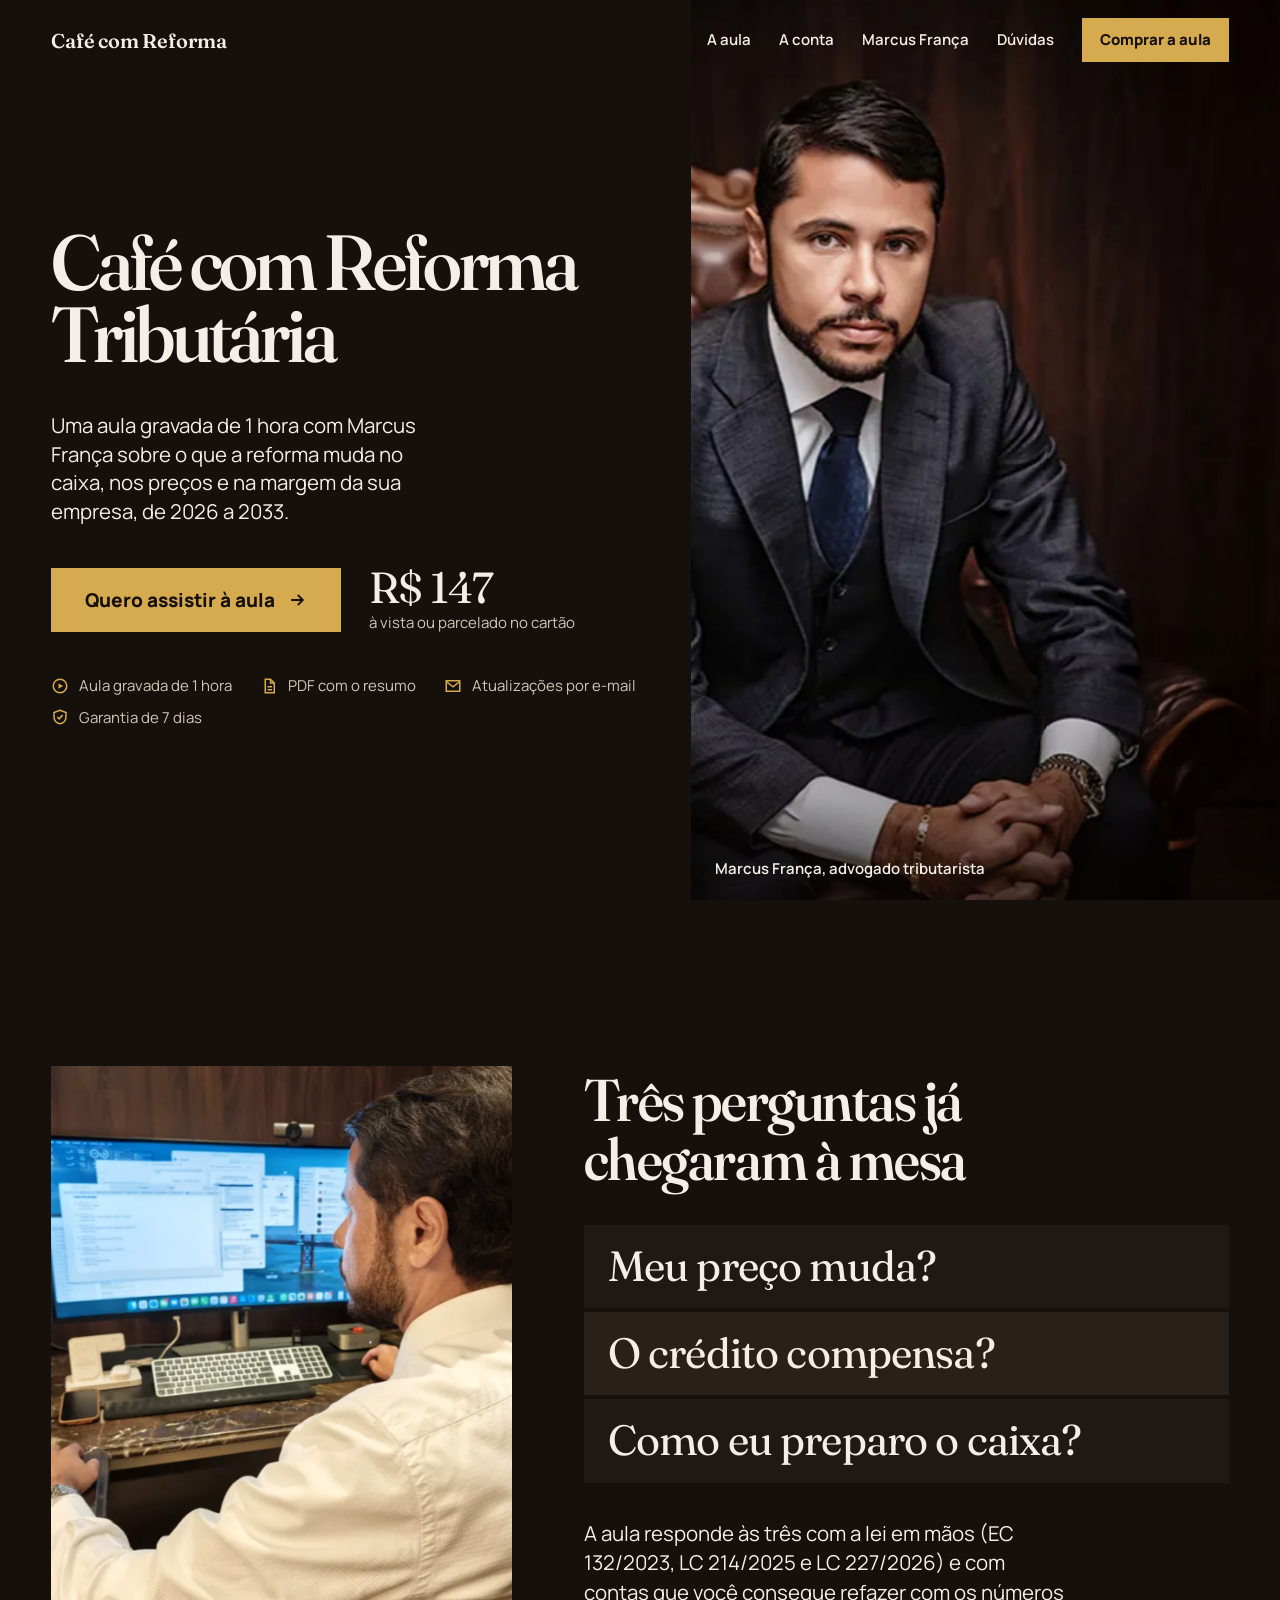
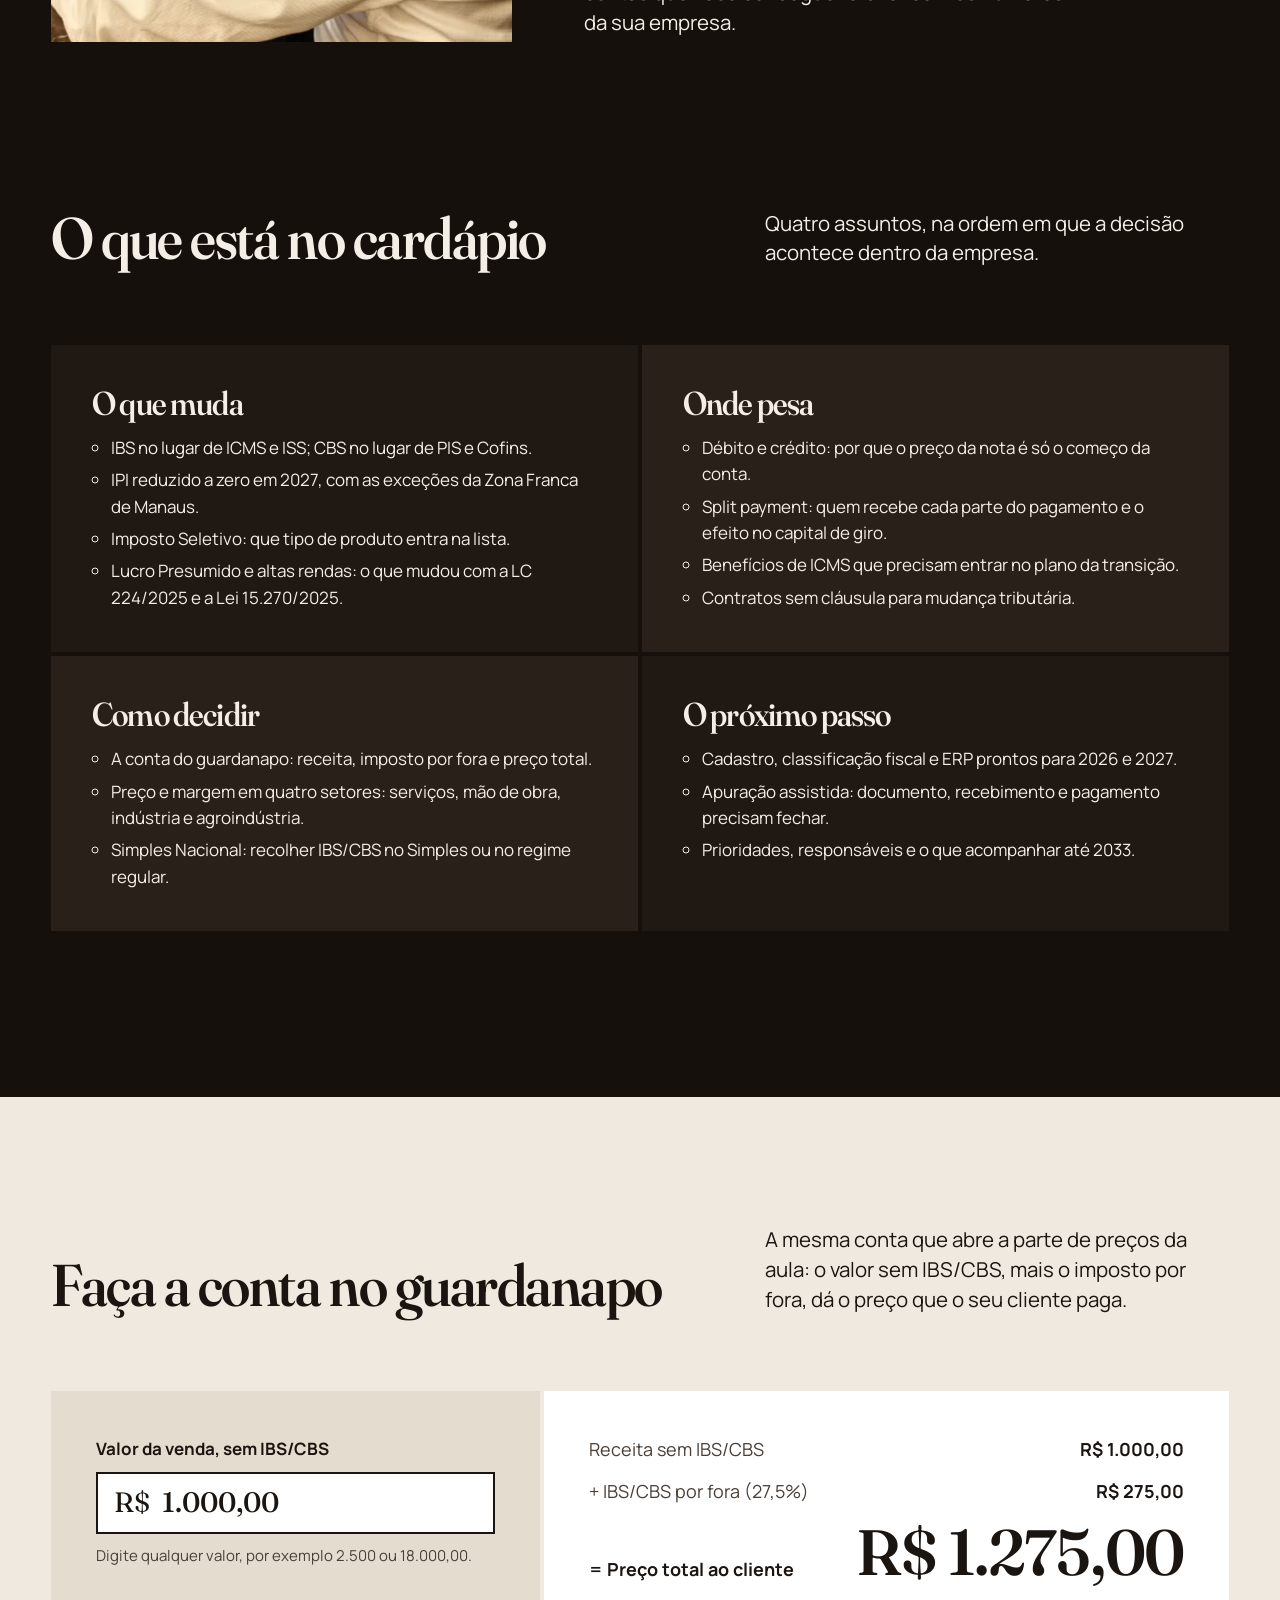
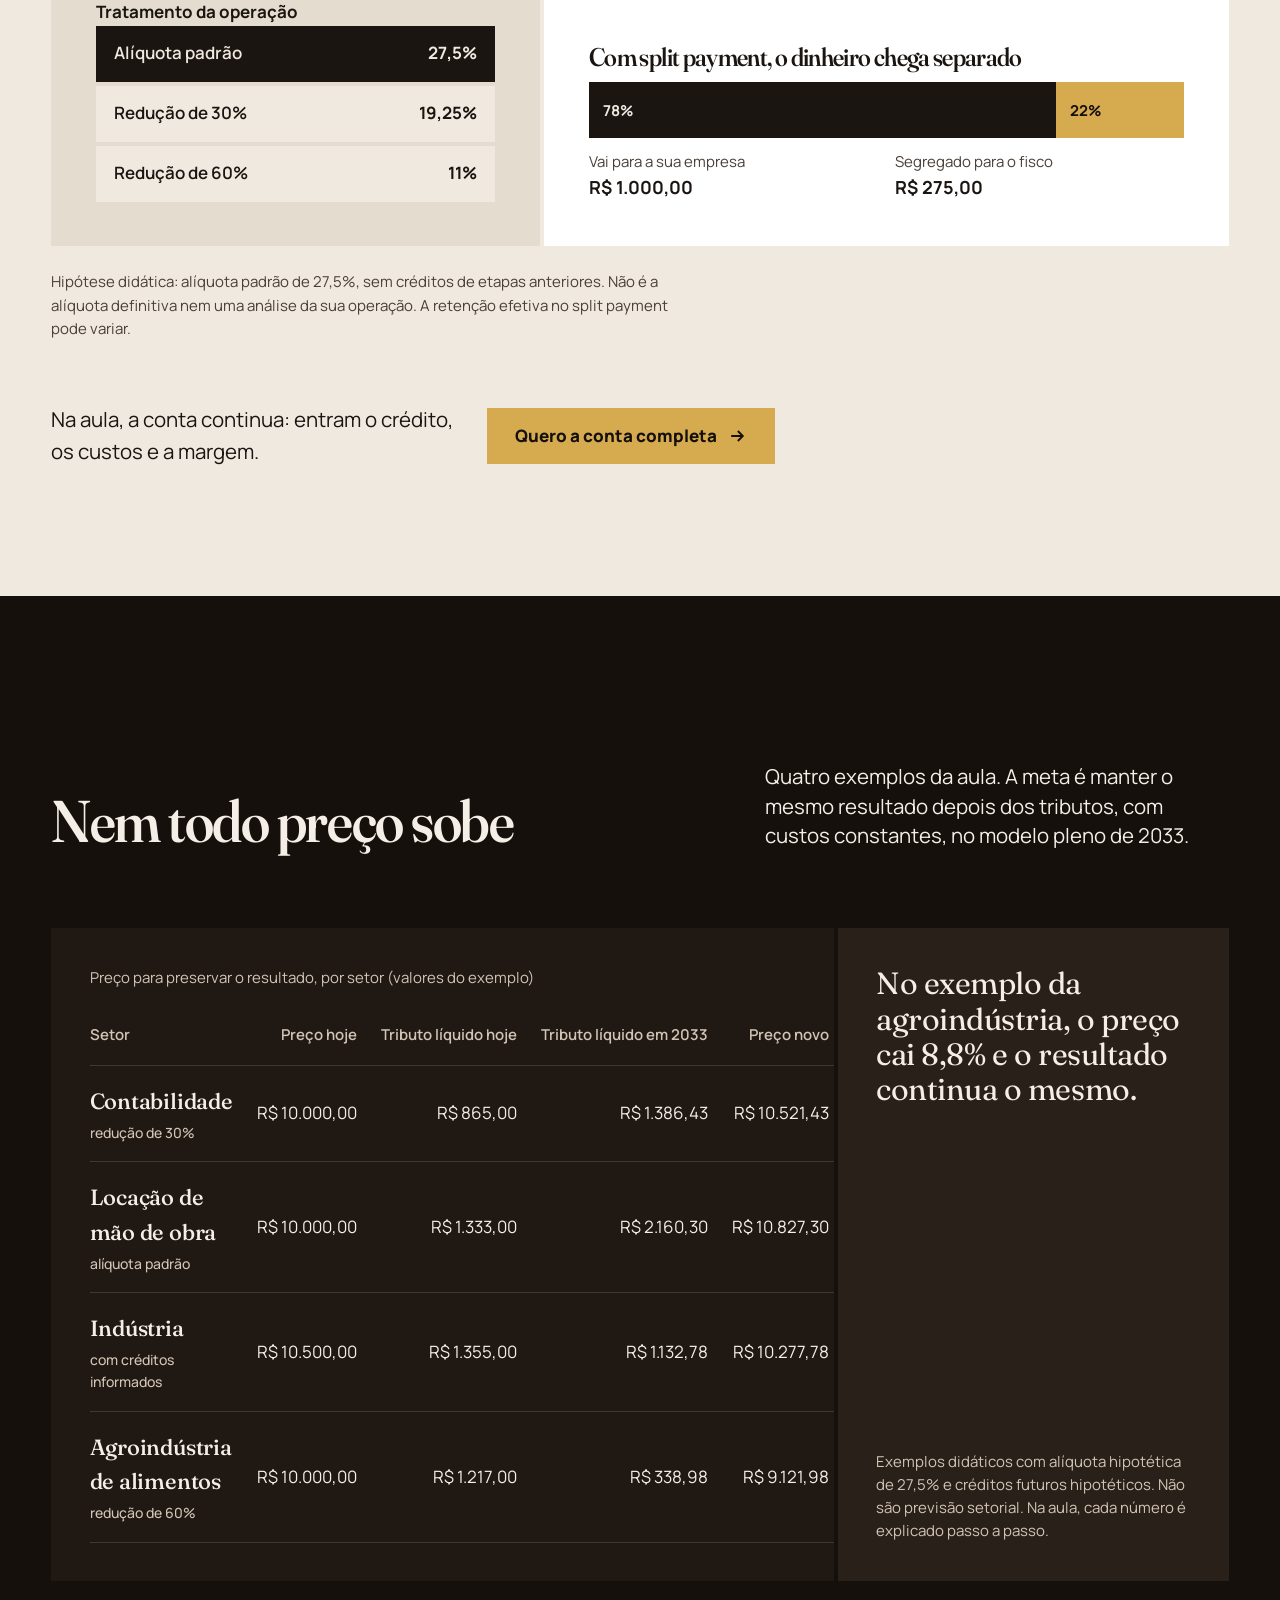
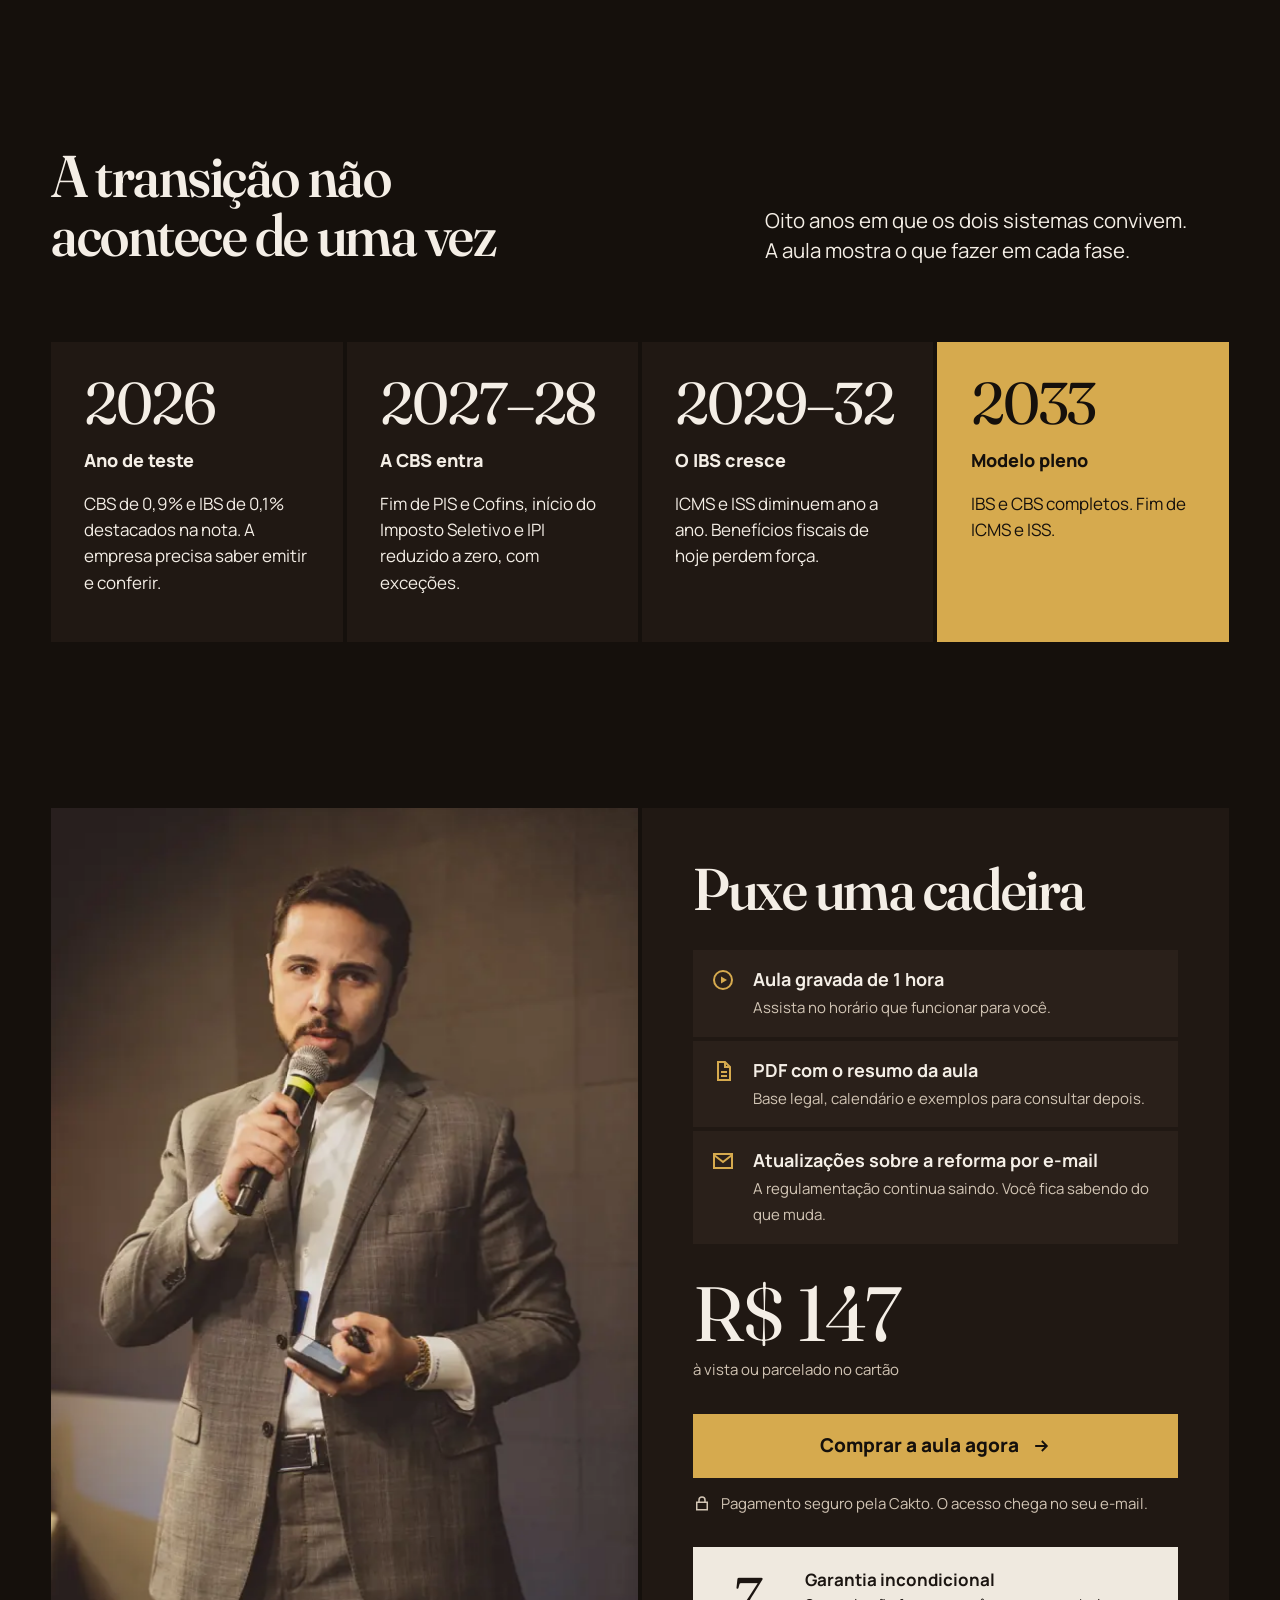
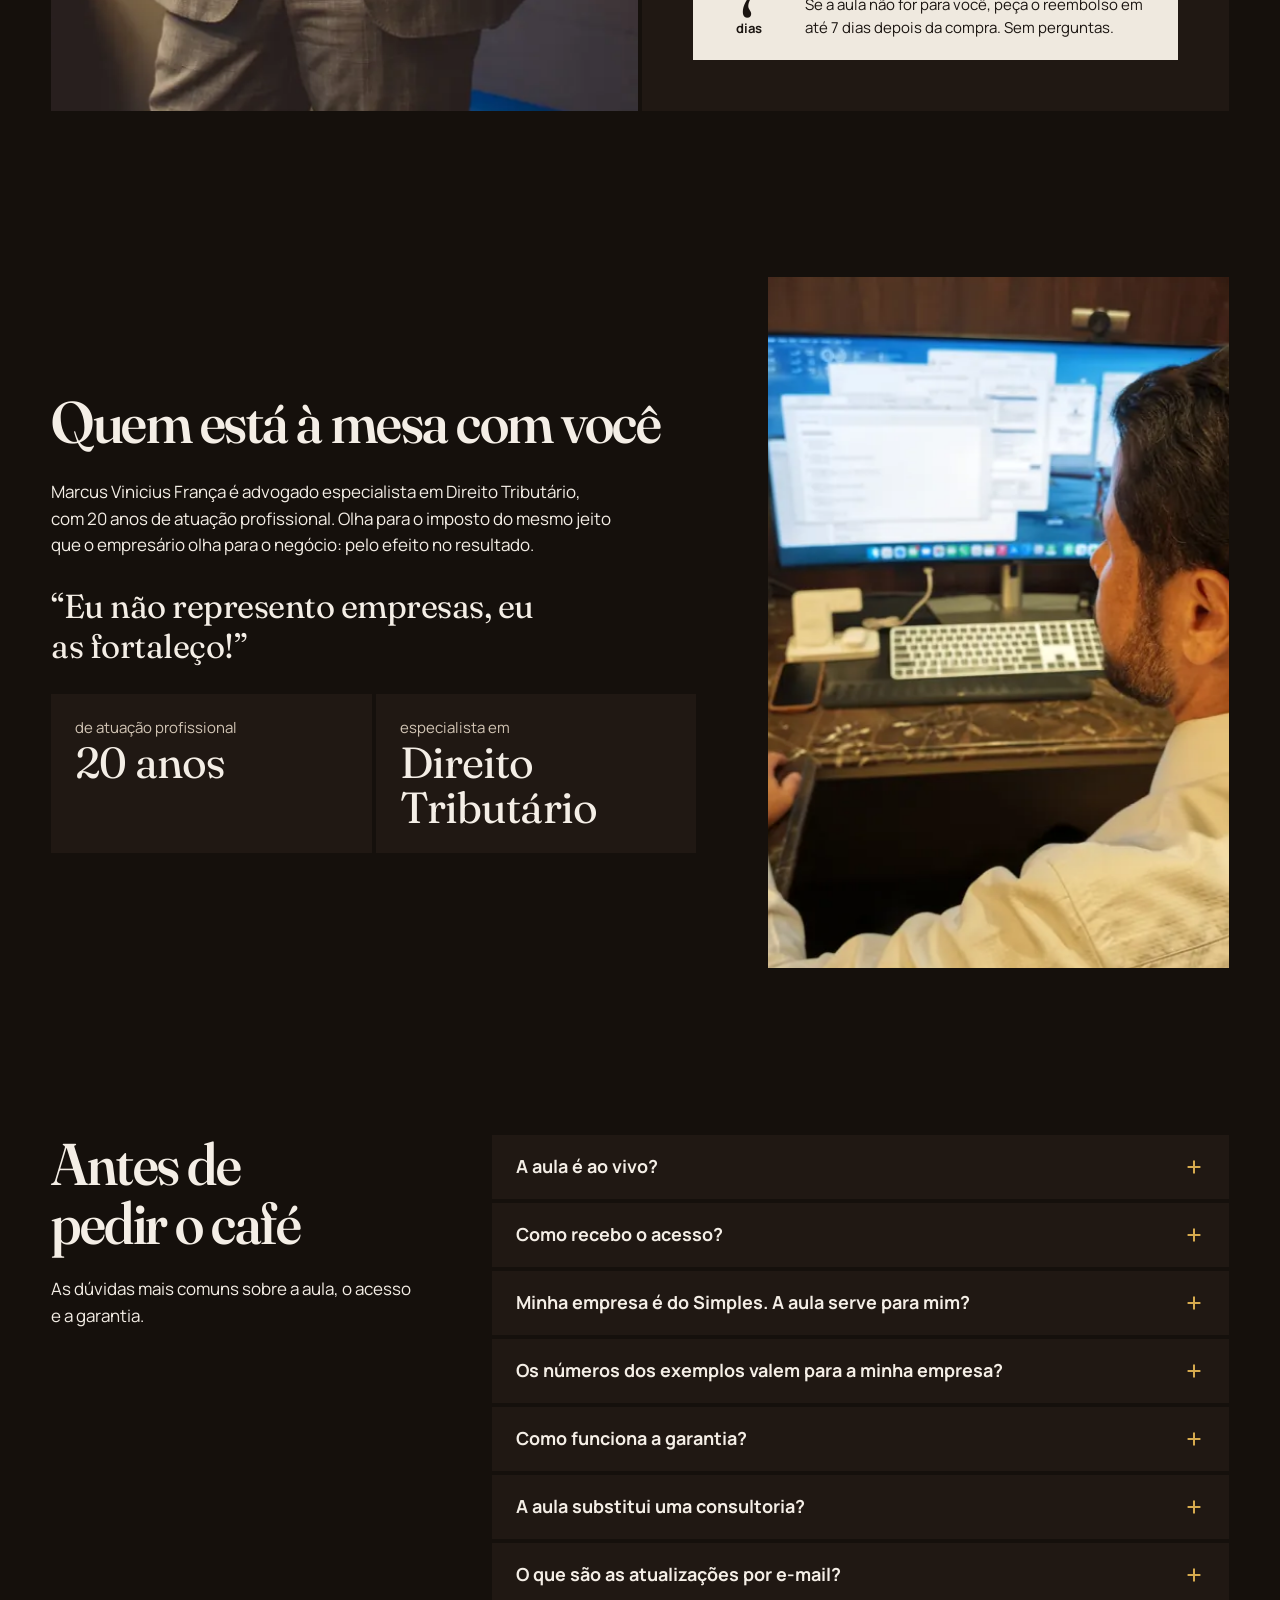
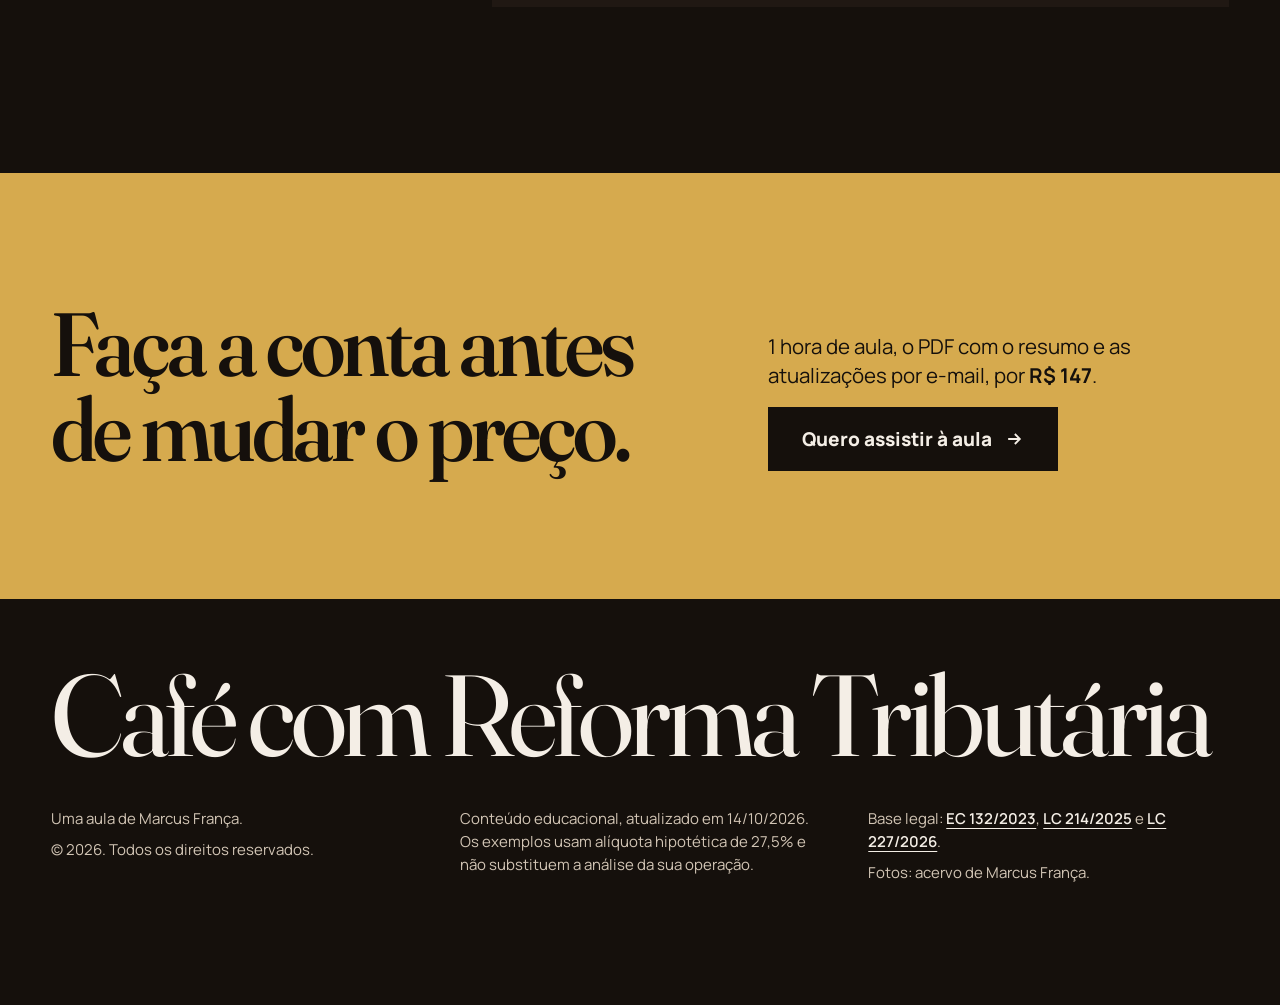
==== pages/cafe-reforma-empresarios/index.html @ 99aa4968 "Adiciona landing pages de venda do Café com Reforma Tributária Duas páginas de venda da aula gravada" ====
<!doctype html>
<html lang="pt-BR">
  <head>
    <meta charset="utf-8" />
    <meta name="viewport" content="width=device-width, initial-scale=1" />
    <title>Café com Reforma Tributária — aula gravada para empresários | Marcus França</title>
    <meta
      name="description"
      content="Aula gravada de 1 hora com Marcus França sobre o que a Reforma Tributária muda no caixa, nos preços e na margem da sua empresa. PDF com resumo, atualizações por e-mail e garantia de 7 dias."
    />
    <meta name="theme-color" content="#15100c" />
    <meta property="og:type" content="website" />
    <meta property="og:locale" content="pt_BR" />
    <meta property="og:title" content="Café com Reforma Tributária — para empresários" />
    <meta
      property="og:description"
      content="Meu preço muda? O crédito compensa? Como eu preparo o caixa? Aula gravada de 1 hora com Marcus França."
    />
    <meta property="og:image" content="img/og-marcus.jpg" />

    <link rel="preconnect" href="https://fonts.googleapis.com" />
    <link rel="preconnect" href="https://fonts.gstatic.com" crossorigin />
    <link
      rel="stylesheet"
      href="https://fonts.googleapis.com/css2?family=Fraunces:opsz,wght,SOFT@9..144,400..700,0..100&family=Manrope:wght@400;500;600;700;800&display=swap"
    />
    <link rel="preload" as="image" href="img/marcus-retrato-1200.webp" imagesrcset="img/marcus-retrato-640.webp 640w, img/marcus-retrato-1200.webp 1200w" imagesizes="(max-width: 900px) 100vw, 46vw" />
    <link rel="stylesheet" href="styles.css" />

    <script>
      /* ============================================================
         CONFIGURAÇÃO DA OFERTA — edite aqui.
         preco:    valor exibido na página (ex.: 147 ou 247).
         parcelas: texto exibido abaixo do preço.
         checkout: link do produto na Cakto (ex.: https://pay.cakto.com.br/xxxxxx).
         ============================================================ */
      window.OFERTA = {
        preco: 147,
        parcelas: "à vista ou parcelado no cartão",
        checkout: "https://pay.cakto.com.br/SEU-CODIGO-EMPRESARIOS",
      };
    </script>
  </head>
  <body>
    <a class="skip" href="#conteudo">Pular para o conteúdo</a>

    <header class="topbar">
      <div class="wrap topbar__inner">
        <a class="wordmark" href="#topo">Café com Reforma</a>
        <nav aria-label="Seções">
          <a href="#aula">A aula</a>
          <a href="#conta-no-guardanapo">A conta</a>
          <a href="#marcus">Marcus França</a>
          <a href="#perguntas">Dúvidas</a>
          <a class="btn" href="#oferta">Comprar a aula</a>
        </nav>
      </div>
    </header>

    <main id="conteudo">
      <!-- ============ HERO ============ -->
      <section class="hero" id="topo" aria-labelledby="titulo">
        <div class="hero__text">
          <h1 class="hero__title" id="titulo">Café com Reforma Tributária</h1>
          <p class="hero__lead">
            Uma aula gravada de 1 hora com Marcus França sobre o que a reforma muda no caixa, nos
            preços e na margem da sua empresa, de 2026 a 2033.
          </p>
          <div class="hero__offer">
            <a class="btn btn--big" href="#oferta" data-checkout="hero">
              Quero assistir à aula
              <svg viewBox="0 0 24 24" fill="none" stroke="currentColor" stroke-width="2.2" aria-hidden="true"><path d="M5 12h14M13 6l6 6-6 6" /></svg>
            </a>
            <div class="price">
              <span class="price__value num" data-preco>R$ 147</span>
              <span class="price__note" data-parcelas>à vista ou parcelado no cartão</span>
            </div>
          </div>
          <ul class="hero__facts">
            <li>
              <svg viewBox="0 0 24 24" fill="none" stroke="currentColor" stroke-width="2" aria-hidden="true"><circle cx="12" cy="12" r="9" /><path d="M10 8.5v7l6-3.5-6-3.5z" fill="currentColor" stroke="none" /></svg>
              Aula gravada de 1 hora
            </li>
            <li>
              <svg viewBox="0 0 24 24" fill="none" stroke="currentColor" stroke-width="2" aria-hidden="true"><path d="M7 3h7l5 5v13H7z" /><path d="M14 3v5h5M10 13h6M10 17h6" /></svg>
              PDF com o resumo
            </li>
            <li>
              <svg viewBox="0 0 24 24" fill="none" stroke="currentColor" stroke-width="2" aria-hidden="true"><rect x="3" y="5" width="18" height="14" /><path d="M3 6l9 7 9-7" /></svg>
              Atualizações por e-mail
            </li>
            <li>
              <svg viewBox="0 0 24 24" fill="none" stroke="currentColor" stroke-width="2" aria-hidden="true"><path d="M12 3l8 3v6c0 4.5-3.4 8.2-8 9-4.6-.8-8-4.5-8-9V6z" /><path d="M8.5 12l2.5 2.5 4.5-5" /></svg>
              Garantia de 7 dias
            </li>
          </ul>
        </div>
        <figure class="hero__media">
          <img
            src="img/marcus-retrato-1200.webp"
            srcset="img/marcus-retrato-640.webp 640w, img/marcus-retrato-1200.webp 1200w"
            sizes="(max-width: 900px) 100vw, 46vw"
            width="1200"
            height="1208"
            alt="Marcus França, de terno escuro, sentado numa poltrona de couro com as mãos entrelaçadas"
            fetchpriority="high"
          />
          <figcaption>Marcus França, advogado tributarista</figcaption>
        </figure>
      </section>

      <!-- ============ PERGUNTAS ============ -->
      <section class="section" aria-labelledby="t-perguntas">
        <div class="wrap questions">
          <figure class="questions__media reveal">
            <img
              class="parallax"
              src="img/marcus-mesa-1200.webp"
              srcset="img/marcus-mesa-640.webp 640w, img/marcus-mesa-1200.webp 1200w"
              sizes="(max-width: 900px) 100vw, 40vw"
              width="1200"
              height="1344"
              alt="Marcus França de costas, trabalhando em dois monitores na mesa do escritório"
              loading="lazy"
            />
          </figure>
          <div class="questions__body">
            <h2 class="reveal" id="t-perguntas">Três perguntas já chegaram à mesa</h2>
            <ul class="qlist">
              <li class="reveal" style="--i: 1">Meu preço muda?</li>
              <li class="reveal" style="--i: 2">O crédito compensa?</li>
              <li class="reveal" style="--i: 3">Como eu preparo o caixa?</li>
            </ul>
            <p class="reveal" style="--i: 4">
              A aula responde às três com a lei em mãos (EC 132/2023, LC 214/2025 e LC 227/2026) e com
              contas que você consegue refazer com os números da sua empresa.
            </p>
          </div>
        </div>
      </section>

      <!-- ============ CONTEÚDO DA AULA ============ -->
      <section class="section" id="aula" aria-labelledby="t-aula">
        <div class="wrap">
          <div class="section__head">
            <h2 class="reveal" id="t-aula">O que está no cardápio</h2>
            <p class="reveal" style="--i: 1">Quatro assuntos, na ordem em que a decisão acontece dentro da empresa.</p>
          </div>
          <ol class="menu" aria-label="Assuntos da aula">
            <li class="reveal">
              <h3>O que muda</h3>
              <ul>
                <li>IBS no lugar de ICMS e ISS; CBS no lugar de PIS e Cofins.</li>
                <li>IPI reduzido a zero em 2027, com as exceções da Zona Franca de Manaus.</li>
                <li>Imposto Seletivo: que tipo de produto entra na lista.</li>
                <li>Lucro Presumido e altas rendas: o que mudou com a LC 224/2025 e a Lei 15.270/2025.</li>
              </ul>
            </li>
            <li class="reveal" style="--i: 1">
              <h3>Onde pesa</h3>
              <ul>
                <li>Débito e crédito: por que o preço da nota é só o começo da conta.</li>
                <li>Split payment: quem recebe cada parte do pagamento e o efeito no capital de giro.</li>
                <li>Benefícios de ICMS que precisam entrar no plano da transição.</li>
                <li>Contratos sem cláusula para mudança tributária.</li>
              </ul>
            </li>
            <li class="reveal">
              <h3>Como decidir</h3>
              <ul>
                <li>A conta do guardanapo: receita, imposto por fora e preço total.</li>
                <li>Preço e margem em quatro setores: serviços, mão de obra, indústria e agroindústria.</li>
                <li>Simples Nacional: recolher IBS/CBS no Simples ou no regime regular.</li>
              </ul>
            </li>
            <li class="reveal" style="--i: 1">
              <h3>O próximo passo</h3>
              <ul>
                <li>Cadastro, classificação fiscal e ERP prontos para 2026 e 2027.</li>
                <li>Apuração assistida: documento, recebimento e pagamento precisam fechar.</li>
                <li>Prioridades, responsáveis e o que acompanhar até 2033.</li>
              </ul>
            </li>
          </ol>
        </div>
      </section>

      <!-- ============ CONTA NO GUARDANAPO ============ -->
      <section class="napkin" id="conta-no-guardanapo" aria-labelledby="t-conta">
        <div class="wrap">
          <div class="section__head">
            <h2 class="reveal" id="t-conta">Faça a conta no guardanapo</h2>
            <p class="reveal" style="--i: 1">
              A mesma conta que abre a parte de preços da aula: o valor sem IBS/CBS, mais o imposto por
              fora, dá o preço que o seu cliente paga.
            </p>
          </div>

          <div class="napkin__grid">
            <form class="napkin__form reveal" id="conta" novalidate>
              <div class="field">
                <label for="valor">Valor da venda, sem IBS/CBS</label>
                <div class="money">
                  <span aria-hidden="true">R$</span>
                  <input id="valor" name="valor" type="text" inputmode="decimal" autocomplete="off" value="1.000,00" aria-describedby="valor-dica" />
                </div>
                <span class="field__hint" id="valor-dica">Digite qualquer valor, por exemplo 2.500 ou 18.000,00.</span>
              </div>

              <fieldset class="field">
                <legend>Tratamento da operação</legend>
                <div class="choices">
                  <div class="choice">
                    <input type="radio" name="tratamento" id="t-padrao" value="0.275" checked />
                    <label for="t-padrao"><span>Alíquota padrão</span><span>27,5%</span></label>
                  </div>
                  <div class="choice">
                    <input type="radio" name="tratamento" id="t-30" value="0.1925" />
                    <label for="t-30"><span>Redução de 30%</span><span>19,25%</span></label>
                  </div>
                  <div class="choice">
                    <input type="radio" name="tratamento" id="t-60" value="0.11" />
                    <label for="t-60"><span>Redução de 60%</span><span>11%</span></label>
                  </div>
                </div>
              </fieldset>
            </form>

            <div class="napkin__result reveal" style="--i: 1" aria-live="polite">
              <dl class="bill">
                <dt>Receita sem IBS/CBS</dt>
                <dd id="r-base">R$ 1.000,00</dd>
                <dt>+ IBS/CBS por fora (<span id="r-aliquota">27,5%</span>)</dt>
                <dd id="r-imposto">R$ 275,00</dd>
                <dt class="bill__total-label">= Preço total ao cliente</dt>
                <dd class="bill__total" id="r-total">R$ 1.275,00</dd>
              </dl>

              <div class="split">
                <h3>Com split payment, o dinheiro chega separado</h3>
                <div class="split__bar" aria-hidden="true">
                  <div class="split__part split__part--net" id="barra-liquido">78%</div>
                  <div class="split__part split__part--tax" id="barra-tributo">22%</div>
                </div>
                <div class="split__legend">
                  <p>Vai para a sua empresa<strong id="r-fornecedor">R$ 1.000,00</strong></p>
                  <p>Segregado para o fisco<strong id="r-tributo">R$ 275,00</strong></p>
                </div>
              </div>
            </div>
          </div>

          <p class="napkin__note" style="margin-top: 24px">
            Hipótese didática: alíquota padrão de 27,5%, sem créditos de etapas anteriores. Não é a
            alíquota definitiva nem uma análise da sua operação. A retenção efetiva no split payment pode variar.
          </p>

          <div class="napkin__cta">
            <p>Na aula, a conta continua: entram o crédito, os custos e a margem.</p>
            <a class="btn" href="#oferta" data-checkout="guardanapo">
              Quero a conta completa
              <svg viewBox="0 0 24 24" fill="none" stroke="currentColor" stroke-width="2.2" aria-hidden="true"><path d="M5 12h14M13 6l6 6-6 6" /></svg>
            </a>
          </div>
        </div>
      </section>

      <!-- ============ CASOS ============ -->
      <section class="section" aria-labelledby="t-casos">
        <div class="wrap">
          <div class="section__head">
            <h2 class="reveal" id="t-casos">Nem todo preço sobe</h2>
            <p class="reveal" style="--i: 1">
              Quatro exemplos da aula. A meta é manter o mesmo resultado depois dos tributos, com custos
              constantes, no modelo pleno de 2033.
            </p>
          </div>
          <div class="cases">
            <div class="cases__table-wrap reveal">
              <table class="cases__table">
                <caption>Preço para preservar o resultado, por setor (valores do exemplo)</caption>
                <thead>
                  <tr>
                    <th scope="col">Setor</th>
                    <th scope="col">Preço hoje</th>
                    <th scope="col">Tributo líquido hoje</th>
                    <th scope="col">Tributo líquido em 2033</th>
                    <th scope="col">Preço novo</th>
                    <th scope="col">Variação</th>
                  </tr>
                </thead>
                <tbody>
                  <tr>
                    <th scope="row">Contabilidade<small>redução de 30%</small></th>
                    <td data-label="Preço hoje">R$ 10.000,00</td>
                    <td data-label="Tributo líquido hoje">R$ 865,00</td>
                    <td data-label="Tributo líquido em 2033">R$ 1.386,43</td>
                    <td data-label="Preço novo">R$ 10.521,43</td>
                    <td data-label="Variação" class="delta delta--up">+5,2%</td>
                  </tr>
                  <tr>
                    <th scope="row">Locação de mão de obra<small>alíquota padrão</small></th>
                    <td data-label="Preço hoje">R$ 10.000,00</td>
                    <td data-label="Tributo líquido hoje">R$ 1.333,00</td>
                    <td data-label="Tributo líquido em 2033">R$ 2.160,30</td>
                    <td data-label="Preço novo">R$ 10.827,30</td>
                    <td data-label="Variação" class="delta delta--up">+8,3%</td>
                  </tr>
                  <tr>
                    <th scope="row">Indústria<small>com créditos informados</small></th>
                    <td data-label="Preço hoje">R$ 10.500,00</td>
                    <td data-label="Tributo líquido hoje">R$ 1.355,00</td>
                    <td data-label="Tributo líquido em 2033">R$ 1.132,78</td>
                    <td data-label="Preço novo">R$ 10.277,78</td>
                    <td data-label="Variação" class="delta delta--down">−2,1%</td>
                  </tr>
                  <tr>
                    <th scope="row">Agroindústria de alimentos<small>redução de 60%</small></th>
                    <td data-label="Preço hoje">R$ 10.000,00</td>
                    <td data-label="Tributo líquido hoje">R$ 1.217,00</td>
                    <td data-label="Tributo líquido em 2033">R$ 338,98</td>
                    <td data-label="Preço novo">R$ 9.121,98</td>
                    <td data-label="Variação" class="delta delta--down">−8,8%</td>
                  </tr>
                </tbody>
              </table>
            </div>
            <div class="cases__aside reveal" style="--i: 1">
              <p class="big">No exemplo da agroindústria, o preço cai 8,8% e o resultado continua o mesmo.</p>
              <p class="small">
                Exemplos didáticos com alíquota hipotética de 27,5% e créditos futuros hipotéticos. Não são
                previsão setorial. Na aula, cada número é explicado passo a passo.
              </p>
            </div>
          </div>
        </div>
      </section>

      <!-- ============ LINHA DO TEMPO ============ -->
      <section class="section" aria-labelledby="t-tempo">
        <div class="wrap">
          <div class="section__head">
            <h2 class="reveal" id="t-tempo">A transição não acontece de uma vez</h2>
            <p class="reveal" style="--i: 1">Oito anos em que os dois sistemas convivem. A aula mostra o que fazer em cada fase.</p>
          </div>
          <ol class="timeline" aria-label="Calendário da transição">
            <li class="reveal">
              <span class="timeline__year">2026</span>
              <h3>Ano de teste</h3>
              <p>CBS de 0,9% e IBS de 0,1% destacados na nota. A empresa precisa saber emitir e conferir.</p>
            </li>
            <li class="reveal" style="--i: 1">
              <span class="timeline__year">2027–28</span>
              <h3>A CBS entra</h3>
              <p>Fim de PIS e Cofins, início do Imposto Seletivo e IPI reduzido a zero, com exceções.</p>
            </li>
            <li class="reveal" style="--i: 2">
              <span class="timeline__year">2029–32</span>
              <h3>O IBS cresce</h3>
              <p>ICMS e ISS diminuem ano a ano. Benefícios fiscais de hoje perdem força.</p>
            </li>
            <li class="reveal" style="--i: 3">
              <span class="timeline__year">2033</span>
              <h3>Modelo pleno</h3>
              <p>IBS e CBS completos. Fim de ICMS e ISS.</p>
            </li>
          </ol>
        </div>
      </section>

      <!-- ============ OFERTA ============ -->
      <section class="section" id="oferta" aria-labelledby="t-oferta">
        <div class="wrap offer">
          <figure class="offer__media reveal">
            <img
              class="parallax"
              src="img/marcus-palestra-1068.webp"
              srcset="img/marcus-palestra-640.webp 640w, img/marcus-palestra-1068.webp 1068w"
              sizes="(max-width: 900px) 100vw, 50vw"
              width="1068"
              height="1600"
              alt="Marcus França falando ao microfone durante uma palestra"
              loading="lazy"
            />
          </figure>
          <div class="offer__box reveal" style="--i: 1">
            <h2 id="t-oferta">Puxe uma cadeira</h2>
            <ul class="includes">
              <li>
                <svg viewBox="0 0 24 24" fill="none" stroke="currentColor" stroke-width="2" aria-hidden="true"><circle cx="12" cy="12" r="9" /><path d="M10 8.5v7l6-3.5-6-3.5z" fill="currentColor" stroke="none" /></svg>
                <div><strong>Aula gravada de 1 hora</strong><span>Assista no horário que funcionar para você.</span></div>
              </li>
              <li>
                <svg viewBox="0 0 24 24" fill="none" stroke="currentColor" stroke-width="2" aria-hidden="true"><path d="M7 3h7l5 5v13H7z" /><path d="M14 3v5h5M10 13h6M10 17h6" /></svg>
                <div><strong>PDF com o resumo da aula</strong><span>Base legal, calendário e exemplos para consultar depois.</span></div>
              </li>
              <li>
                <svg viewBox="0 0 24 24" fill="none" stroke="currentColor" stroke-width="2" aria-hidden="true"><rect x="3" y="5" width="18" height="14" /><path d="M3 6l9 7 9-7" /></svg>
                <div><strong>Atualizações sobre a reforma por e-mail</strong><span>A regulamentação continua saindo. Você fica sabendo do que muda.</span></div>
              </li>
            </ul>

            <div class="offer__price">
              <span class="price__value num" data-preco>R$ 147</span>
              <span class="price__note" data-parcelas>à vista ou parcelado no cartão</span>
            </div>

            <div class="offer__actions">
              <a class="btn btn--big" href="#oferta" data-checkout="oferta">
                Comprar a aula agora
                <svg viewBox="0 0 24 24" fill="none" stroke="currentColor" stroke-width="2.2" aria-hidden="true"><path d="M5 12h14M13 6l6 6-6 6" /></svg>
              </a>
              <p class="secure">
                <svg viewBox="0 0 24 24" fill="none" stroke="currentColor" stroke-width="2" aria-hidden="true"><rect x="5" y="11" width="14" height="10" /><path d="M8 11V8a4 4 0 0 1 8 0v3" /></svg>
                Pagamento seguro pela Cakto. O acesso chega no seu e-mail.
              </p>
            </div>

            <div class="guarantee">
              <p class="guarantee__days">7<small>dias</small></p>
              <p>
                <strong>Garantia incondicional</strong>
                Se a aula não for para você, peça o reembolso em até 7 dias depois da compra. Sem perguntas.
              </p>
            </div>
          </div>
        </div>
      </section>

      <!-- ============ MARCUS ============ -->
      <section class="section" id="marcus" aria-labelledby="t-marcus">
        <div class="wrap host">
          <div class="host__body">
            <h2 class="reveal" id="t-marcus">Quem está à mesa com você</h2>
            <p class="reveal" style="--i: 1">
              Marcus Vinicius França é advogado especialista em Direito Tributário, com 20 anos de atuação
              profissional. Olha para o imposto do mesmo jeito que o empresário olha para o negócio: pelo
              efeito no resultado.
            </p>
            <blockquote class="reveal" style="--i: 2"><p>Eu não represento empresas, eu as fortaleço!</p></blockquote>
            <dl class="stats reveal" style="--i: 3">
              <div>
                <dt>de atuação profissional</dt>
                <dd>20 anos</dd>
              </div>
              <div>
                <dt>especialista em</dt>
                <dd>Direito Tributário</dd>
              </div>
            </dl>
          </div>
          <figure class="host__media reveal" style="--i: 1">
            <img
              class="parallax"
              src="img/marcus-tela-1200.webp"
              srcset="img/marcus-tela-640.webp 640w, img/marcus-tela-1200.webp 1200w"
              sizes="(max-width: 900px) 100vw, 40vw"
              width="1200"
              height="1344"
              alt="Marcus França analisando documentos fiscais na tela do computador"
              loading="lazy"
            />
          </figure>
        </div>
      </section>

      <!-- ============ FAQ ============ -->
      <section class="section" id="perguntas" aria-labelledby="t-faq">
        <div class="wrap faq">
          <div class="faq__side">
            <h2 class="reveal" id="t-faq">Antes de pedir o café</h2>
            <p class="reveal" style="--i: 1">As dúvidas mais comuns sobre a aula, o acesso e a garantia.</p>
          </div>
          <div class="faq__list">
            <details class="reveal">
              <summary>A aula é ao vivo?<svg viewBox="0 0 24 24" fill="none" stroke="currentColor" stroke-width="2.2" aria-hidden="true"><path d="M12 5v14M5 12h14" /></svg></summary>
              <div><p>Não. A aula é gravada e tem 1 hora de duração. Você assiste no horário que preferir.</p></div>
            </details>
            <details class="reveal">
              <summary>Como recebo o acesso?<svg viewBox="0 0 24 24" fill="none" stroke="currentColor" stroke-width="2.2" aria-hidden="true"><path d="M12 5v14M5 12h14" /></svg></summary>
              <div><p>Depois que o pagamento é confirmado, o acesso à aula e ao PDF chega no e-mail que você usou na compra.</p></div>
            </details>
            <details class="reveal">
              <summary>Minha empresa é do Simples. A aula serve para mim?<svg viewBox="0 0 24 24" fill="none" stroke="currentColor" stroke-width="2.2" aria-hidden="true"><path d="M12 5v14M5 12h14" /></svg></summary>
              <div>
                <p>
                  Sim. A aula trata da escolha entre recolher IBS/CBS dentro do Simples ou no regime regular, e do
                  que precisa entrar nessa comparação: compras, perfil dos clientes, margem e conformidade.
                </p>
              </div>
            </details>
            <details class="reveal">
              <summary>Os números dos exemplos valem para a minha empresa?<svg viewBox="0 0 24 24" fill="none" stroke="currentColor" stroke-width="2.2" aria-hidden="true"><path d="M12 5v14M5 12h14" /></svg></summary>
              <div>
                <p>
                  Não diretamente. Os exemplos são didáticos e usam uma alíquota hipotética de 27,5%. O que você
                  leva é o método: como montar a conta de preço, crédito e margem com os números da sua operação.
                </p>
              </div>
            </details>
            <details class="reveal">
              <summary>Como funciona a garantia?<svg viewBox="0 0 24 24" fill="none" stroke="currentColor" stroke-width="2.2" aria-hidden="true"><path d="M12 5v14M5 12h14" /></svg></summary>
              <div><p>Você tem 7 dias depois da compra para pedir o reembolso, por qualquer motivo. O valor é devolvido integralmente.</p></div>
            </details>
            <details class="reveal">
              <summary>A aula substitui uma consultoria?<svg viewBox="0 0 24 24" fill="none" stroke="currentColor" stroke-width="2.2" aria-hidden="true"><path d="M12 5v14M5 12h14" /></svg></summary>
              <div>
                <p>
                  Não. A aula é conteúdo educacional. Para olhar os números da sua empresa e decidir o que precisa
                  de atenção, Marcus conduz a Consultoria Nova Reforma Tributária, contratada à parte.
                </p>
              </div>
            </details>
            <details class="reveal">
              <summary>O que são as atualizações por e-mail?<svg viewBox="0 0 24 24" fill="none" stroke="currentColor" stroke-width="2.2" aria-hidden="true"><path d="M12 5v14M5 12h14" /></svg></summary>
              <div>
                <p>
                  A reforma ainda está sendo regulamentada. Quando sair algo que mude o que foi visto na aula,
                  você recebe a atualização no seu e-mail.
                </p>
              </div>
            </details>
          </div>
        </div>
      </section>

      <!-- ============ FECHAMENTO ============ -->
      <section class="closing" aria-labelledby="t-fecho">
        <div class="wrap closing__inner">
          <h2 class="reveal" id="t-fecho">Faça a conta antes de mudar o preço.</h2>
          <div class="closing__action reveal" style="--i: 1">
            <p>
              1 hora de aula, o PDF com o resumo e as atualizações por e-mail, por
              <strong class="num" data-preco>R$ 147</strong>.
            </p>
            <a class="btn btn--big" href="#oferta" data-checkout="fechamento">
              Quero assistir à aula
              <svg viewBox="0 0 24 24" fill="none" stroke="currentColor" stroke-width="2.2" aria-hidden="true"><path d="M5 12h14M13 6l6 6-6 6" /></svg>
            </a>
          </div>
        </div>
      </section>
    </main>

    <footer class="footer">
      <div class="wrap">
        <p class="footer__name">Café com Reforma Tributária</p>
        <div class="footer__cols">
          <div>
            <p>Uma aula de Marcus França.</p>
            <p>© 2026. Todos os direitos reservados.</p>
          </div>
          <div>
            <p>
              Conteúdo educacional, atualizado em 14/10/2026. Os exemplos usam alíquota hipotética de 27,5% e não
              substituem a análise da sua operação.
            </p>
          </div>
          <div>
            <p>
              Base legal:
              <a class="link" href="https://www.planalto.gov.br/ccivil_03/constituicao/emendas/emc/emc132.htm" target="_blank" rel="noopener">EC 132/2023</a>,
              <a class="link" href="https://www.planalto.gov.br/ccivil_03/leis/lcp/lcp214.htm" target="_blank" rel="noopener">LC 214/2025</a> e
              <a class="link" href="https://www.planalto.gov.br/ccivil_03/leis/lcp/lcp227.htm" target="_blank" rel="noopener">LC 227/2026</a>.
            </p>
            <p>Fotos: acervo de Marcus França.</p>
          </div>
        </div>
      </div>
    </footer>

    <div class="buybar" aria-hidden="true">
      <div class="buybar__price">
        <strong class="num" data-preco>R$ 147</strong>
        <span>Aula gravada · 1 hora</span>
      </div>
      <a class="btn" href="#oferta" data-checkout="barra" tabindex="-1">Comprar a aula</a>
    </div>

    <script src="app.js" defer></script>
  </body>
</html>
---- pages/cafe-reforma-empresarios/styles.css ----
/* Café com Reforma Tributária — página de venda
   Direção: "mesa de café" — fundo espresso, tinta creme, latão como acento.
   Um único campo claro ("guardanapo") para a conta interativa. */

:root {
  --ground: #15100c;
  --ground-2: #201813;
  --ground-3: #2a201a;
  --ink: #f4eee6;
  --ink-2: #d2c5b5;
  --accent: #d6aa4e;
  --accent-press: #c4983d;
  --on-accent: #15100c;
  --paper: #efe9df;
  --paper-2: #e4dccf;
  --paper-ink: #1b1511;
  --paper-ink-2: #4a3f36;
  --positive: #2f6b46;
  --focus: #f7d27a;

  --font-display: "Fraunces", Georgia, "Times New Roman", serif;
  --font-text: "Manrope", system-ui, -apple-system, "Segoe UI", Roboto, sans-serif;

  --step-hero: clamp(2.375rem, 6.1vw, 6.25rem);
  --step-h2: clamp(2.125rem, 4.6vw, 4.25rem);
  --step-h3: clamp(1.375rem, 2vw, 1.75rem);
  --step-lead: clamp(1.1875rem, 1.6vw, 1.5rem);
  --step-body: 1.0625rem;
  --step-small: 0.9375rem;

  --margin: clamp(16px, 4vw, 56px);
  --gap-section: clamp(96px, 13vw, 200px);
  --max: 1360px;

  --ease-out: cubic-bezier(0.22, 1, 0.36, 1);
}

*,
*::before,
*::after {
  box-sizing: border-box;
}

html {
  -webkit-text-size-adjust: 100%;
  scroll-behavior: smooth;
}

body {
  margin: 0;
  background: var(--ground);
  color: var(--ink);
  font-family: var(--font-text);
  font-size: var(--step-body);
  line-height: 1.55;
  font-feature-settings: "tnum" 0;
  text-rendering: optimizeLegibility;
  -webkit-font-smoothing: antialiased;
}

img {
  display: block;
  max-width: 100%;
  height: auto;
}

a {
  color: inherit;
}

h1,
h2,
h3 {
  font-family: var(--font-display);
  font-weight: 560;
  font-variation-settings: "opsz" 144, "SOFT" 30;
  letter-spacing: -0.025em;
  line-height: 1;
  margin: 0;
  text-wrap: balance;
}

p {
  margin: 0;
}

:focus-visible {
  outline: 3px solid var(--focus);
  outline-offset: 3px;
}

::selection {
  background: var(--accent);
  color: var(--on-accent);
}

.skip {
  position: absolute;
  left: var(--margin);
  top: -100px;
  background: var(--accent);
  color: var(--on-accent);
  padding: 12px 18px;
  z-index: 100;
  font-weight: 700;
}

.skip:focus {
  top: 12px;
}

.wrap {
  width: 100%;
  max-width: calc(var(--max) + 2 * var(--margin));
  margin-inline: auto;
  padding-inline: var(--margin);
}

.num {
  font-variant-numeric: tabular-nums;
}

/* ---------- Botões ---------- */

.btn {
  display: inline-flex;
  align-items: center;
  justify-content: center;
  gap: 0.6em;
  min-height: 56px;
  padding: 16px 28px;
  border: 0;
  border-radius: 0;
  background: var(--accent);
  color: var(--on-accent);
  font: 800 1.0625rem/1.2 var(--font-text);
  text-decoration: none;
  cursor: pointer;
  transition: background-color 160ms ease, transform 160ms var(--ease-out);
}

.btn:hover {
  background: var(--accent-press);
}

.btn:active {
  transform: translateY(1px) scale(0.99);
}

.btn svg {
  width: 20px;
  height: 20px;
  flex: none;
  transition: transform 200ms var(--ease-out);
}

.btn:hover svg {
  transform: translateX(3px);
}

.btn--big {
  min-height: 64px;
  padding: 18px 34px;
  font-size: 1.1875rem;
}

.link {
  color: var(--ink);
  text-decoration: underline;
  text-decoration-thickness: 1px;
  text-underline-offset: 4px;
  font-weight: 600;
}

.link:hover {
  color: var(--accent);
}

/* ---------- Topo ---------- */

.topbar {
  position: absolute;
  inset: 0 0 auto 0;
  z-index: 10;
}

.topbar__inner {
  display: flex;
  align-items: center;
  justify-content: space-between;
  gap: 24px;
  min-height: 80px;
}

.wordmark {
  font-family: var(--font-display);
  font-size: 1.25rem;
  font-weight: 600;
  letter-spacing: -0.01em;
  text-decoration: none;
}

.topbar nav {
  display: flex;
  align-items: center;
  gap: 28px;
}

.topbar nav a:not(.btn) {
  text-decoration: none;
  font-weight: 600;
  font-size: var(--step-small);
}

.topbar nav a:not(.btn):hover {
  color: var(--accent);
}

.topbar .btn {
  min-height: 44px;
  padding: 10px 18px;
  font-size: var(--step-small);
}

@media (max-width: 900px) {
  .topbar nav a:not(.btn) {
    display: none;
  }
}

/* ---------- Hero ---------- */

.hero {
  position: relative;
  display: grid;
  grid-template-columns: minmax(0, 1.08fr) minmax(0, 0.92fr);
  min-height: min(100svh, 980px);
  background: var(--ground);
  overflow: hidden;
}

.hero__text {
  display: flex;
  flex-direction: column;
  justify-content: center;
  gap: 40px;
  padding: 128px var(--margin) 72px;
  padding-left: max(var(--margin), calc((100vw - var(--max)) / 2));
}

.hero__title {
  font-size: var(--step-hero);
  line-height: 0.92;
  letter-spacing: -0.04em;
  max-width: 15ch;
}

.hero__lead {
  font-size: var(--step-lead);
  line-height: 1.4;
  max-width: 34ch;
}

.hero__offer {
  display: flex;
  flex-wrap: wrap;
  align-items: center;
  gap: 20px 28px;
}

.price {
  display: flex;
  flex-direction: column;
  gap: 2px;
}

.price__value {
  font-family: var(--font-display);
  font-size: clamp(2.25rem, 3.4vw, 3rem);
  line-height: 1;
  letter-spacing: -0.02em;
}

.price__note {
  color: var(--ink-2);
  font-size: var(--step-small);
}

.hero__facts {
  display: flex;
  flex-wrap: wrap;
  gap: 8px 28px;
  margin: 0;
  padding: 0;
  list-style: none;
  color: var(--ink-2);
  font-size: var(--step-small);
}

.hero__facts li {
  display: flex;
  align-items: center;
  gap: 10px;
}

.hero__facts svg {
  width: 18px;
  height: 18px;
  color: var(--accent);
  flex: none;
}

.hero__media {
  position: relative;
  margin: 0;
  overflow: hidden;
}

.hero__media img {
  width: 100%;
  height: 100%;
  object-fit: cover;
  object-position: 50% 30%;
}

.hero__media figcaption {
  position: absolute;
  z-index: 1;
  left: 24px;
  bottom: 20px;
  right: 24px;
  color: var(--ink);
  font-size: var(--step-small);
  font-weight: 600;
}

.hero__media::after {
  content: "";
  position: absolute;
  inset: auto 0 0 0;
  height: 30%;
  background: rgba(10, 7, 5, 0.55);
  pointer-events: none;
  mask-image: linear-gradient(to top, #000 0%, transparent 100%);
  -webkit-mask-image: linear-gradient(to top, #000 0%, transparent 100%);
}

@media (max-width: 900px) {
  .hero {
    grid-template-columns: minmax(0, 1fr);
    min-height: 0;
  }

  .hero__media {
    order: -1;
    height: 62svh;
    max-height: 560px;
  }

  .hero__media img {
    object-position: 50% 22%;
  }

  .hero__text {
    padding: 36px var(--margin) 64px;
    gap: 28px;
  }
}

/* ---------- Seções comuns ---------- */

.section {
  padding-block: var(--gap-section) 0;
}

.section--last {
  padding-bottom: var(--gap-section);
}

.section__head {
  display: grid;
  grid-template-columns: minmax(0, 7fr) minmax(0, 5fr);
  gap: 32px 64px;
  align-items: end;
  margin-bottom: clamp(48px, 6vw, 88px);
}

.section__head h2 {
  font-size: var(--step-h2);
}

.section__head p {
  font-size: var(--step-lead);
  line-height: 1.45;
  max-width: 36ch;
}

@media (max-width: 900px) {
  .section__head {
    grid-template-columns: minmax(0, 1fr);
  }
}

/* ---------- Perguntas à mesa ---------- */

.questions {
  display: grid;
  grid-template-columns: minmax(0, 5fr) minmax(0, 7fr);
  gap: 48px 72px;
  align-items: center;
}

.questions__media {
  margin: 0;
  aspect-ratio: 4 / 5;
  overflow: hidden;
}

.questions__media img {
  width: 100%;
  height: 100%;
  object-fit: cover;
}

.questions__body {
  display: flex;
  flex-direction: column;
  gap: 36px;
}

.questions__body h2 {
  font-size: var(--step-h2);
}

.qlist {
  display: flex;
  flex-direction: column;
  gap: 4px;
  margin: 0;
  padding: 0;
  list-style: none;
}

.qlist li {
  font-family: var(--font-display);
  font-size: clamp(1.75rem, 3.3vw, 3rem);
  line-height: 1.12;
  letter-spacing: -0.02em;
  padding: 18px 24px;
  background: var(--ground-2);
}

.qlist li:nth-child(2) {
  background: var(--ground-3);
}

.questions__body > p {
  font-size: var(--step-lead);
  line-height: 1.45;
  max-width: 40ch;
}

@media (max-width: 900px) {
  .questions {
    grid-template-columns: minmax(0, 1fr);
  }

  .questions__media {
    aspect-ratio: 4 / 3;
  }
}

/* ---------- Cardápio (conteúdo da aula) ---------- */

.menu {
  display: grid;
  grid-template-columns: repeat(2, minmax(0, 1fr));
  gap: 4px;
  margin: 0;
  padding: 0;
  list-style: none;
}

.menu > li {
  display: grid;
  grid-template-rows: auto 1fr;
  gap: 16px;
  padding: clamp(28px, 3.2vw, 48px);
  background: var(--ground-2);
  min-height: 260px;
}

.menu > li:nth-child(4n + 2),
.menu > li:nth-child(4n + 3) {
  background: var(--ground-3);
}

.menu h3 {
  font-size: clamp(1.75rem, 2.6vw, 2.5rem);
}

.menu p {
  font-size: 1.0625rem;
  max-width: 44ch;
}

.menu ul {
  margin: 0;
  padding: 0 0 0 1.1em;
  display: flex;
  flex-direction: column;
  gap: 6px;
}

.menu ul li {
  display: list-item;
  padding: 0;
  min-height: 0;
  background: none;
}

@media (max-width: 700px) {
  .menu {
    grid-template-columns: minmax(0, 1fr);
  }

  .menu > li {
    min-height: 0;
  }
}

/* ---------- Guardanapo (calculadora) ---------- */

.napkin {
  background: var(--paper);
  color: var(--paper-ink);
  margin-top: var(--gap-section);
  padding-block: clamp(80px, 10vw, 152px);
}

.napkin .section__head p {
  color: var(--paper-ink);
}

.napkin__grid {
  display: grid;
  grid-template-columns: minmax(0, 5fr) minmax(0, 7fr);
  gap: 4px;
}

.napkin__form {
  display: flex;
  flex-direction: column;
  gap: 32px;
  padding: clamp(28px, 3.5vw, 52px);
  background: var(--paper-2);
}

.field {
  display: flex;
  flex-direction: column;
  gap: 10px;
}

.field label,
.field legend {
  font-weight: 700;
  font-size: 1.0625rem;
  padding: 0;
}

.field__hint {
  font-size: var(--step-small);
  color: var(--paper-ink-2);
}

.money {
  display: flex;
  align-items: stretch;
  background: #fff;
  outline: 2px solid var(--paper-ink);
  outline-offset: -2px;
}

.money span {
  display: flex;
  align-items: center;
  padding: 0 4px 0 18px;
  font-family: var(--font-display);
  font-size: 1.75rem;
}

.money input {
  flex: 1;
  min-width: 0;
  border: 0;
  background: transparent;
  padding: 14px 18px 14px 8px;
  font: 500 1.75rem/1.2 var(--font-display);
  color: var(--paper-ink);
  font-variant-numeric: tabular-nums;
}

.money input:focus {
  outline: none;
}

.money:focus-within {
  outline: 3px solid #8a5d10;
  outline-offset: 0;
}

fieldset.field {
  border: 0;
  margin: 0;
  padding: 0;
}

.choices {
  display: grid;
  gap: 4px;
}

.choice {
  position: relative;
}

.choice input {
  position: absolute;
  opacity: 0;
  inset: 0;
  margin: 0;
  cursor: pointer;
}

.choice label {
  display: flex;
  justify-content: space-between;
  gap: 16px;
  min-height: 56px;
  align-items: center;
  padding: 12px 18px;
  background: var(--paper);
  font-weight: 600;
  cursor: pointer;
  transition: background-color 150ms ease, color 150ms ease;
}

.choice label span:last-child {
  font-variant-numeric: tabular-nums;
  font-weight: 700;
}

.choice input:hover + label {
  background: #fff;
}

.choice input:checked + label {
  background: var(--paper-ink);
  color: var(--paper);
}

.choice input:focus-visible + label {
  outline: 3px solid #8a5d10;
  outline-offset: 2px;
}

.napkin__result {
  display: flex;
  flex-direction: column;
  justify-content: space-between;
  gap: 32px;
  padding: clamp(28px, 3.5vw, 52px);
  background: #fff;
}

.bill {
  display: grid;
  grid-template-columns: minmax(0, 1fr) auto;
  gap: 14px 24px;
  margin: 0;
  font-size: 1.125rem;
  align-items: baseline;
}

.bill dt {
  color: var(--paper-ink-2);
}

.bill dd {
  margin: 0;
  text-align: right;
  font-variant-numeric: tabular-nums;
  font-weight: 700;
}

.bill .bill__total {
  font-family: var(--font-display);
  font-size: clamp(2.5rem, 5vw, 4.25rem);
  line-height: 1;
  letter-spacing: -0.02em;
  font-weight: 560;
  color: var(--paper-ink);
}

.bill dt.bill__total-label {
  color: var(--paper-ink);
  font-weight: 700;
  align-self: end;
}

@media (max-width: 480px) {
  .bill dt.bill__total-label,
  .bill .bill__total {
    grid-column: 1 / -1;
    text-align: left;
  }
}

.split {
  display: flex;
  flex-direction: column;
  gap: 12px;
}

.split h3 {
  font-size: var(--step-h3);
}

.split__bar {
  display: flex;
  height: 56px;
  background: var(--paper-2);
}

.split__part {
  display: flex;
  align-items: center;
  padding-inline: 14px;
  font-weight: 700;
  font-size: var(--step-small);
  white-space: nowrap;
  overflow: hidden;
  transition: flex-basis 400ms var(--ease-out);
}

.split__part--net {
  background: var(--paper-ink);
  color: var(--paper);
  flex: 0 0 78%;
}

.split__part--tax {
  background: var(--accent);
  color: var(--on-accent);
  flex: 1 1 auto;
}

.split__legend {
  display: grid;
  grid-template-columns: 1fr 1fr;
  gap: 16px;
  font-size: var(--step-small);
  color: var(--paper-ink-2);
}

.split__legend strong {
  display: block;
  color: var(--paper-ink);
  font-size: 1.125rem;
  font-variant-numeric: tabular-nums;
}

.napkin__note {
  font-size: var(--step-small);
  color: var(--paper-ink-2);
  max-width: 70ch;
}

.napkin__cta {
  display: flex;
  flex-wrap: wrap;
  align-items: center;
  gap: 16px 28px;
  margin-top: clamp(40px, 5vw, 64px);
}

.napkin__cta p {
  font-size: var(--step-lead);
  max-width: 34ch;
}

@media (max-width: 900px) {
  .napkin__grid {
    grid-template-columns: minmax(0, 1fr);
  }
}

/* ---------- Casos da aula (tabela) ---------- */

.cases {
  display: grid;
  grid-template-columns: minmax(0, 8fr) minmax(0, 4fr);
  gap: 4px;
}

.cases__table-wrap {
  background: var(--ground-2);
  padding: clamp(20px, 3vw, 44px);
  overflow-x: auto;
}

table.cases__table {
  width: 100%;
  border-collapse: collapse;
  font-variant-numeric: tabular-nums;
  min-width: 560px;
}

.cases__table caption {
  text-align: left;
  color: var(--ink-2);
  font-size: var(--step-small);
  padding-bottom: 16px;
}

.cases__table th,
.cases__table td {
  padding: 18px 12px;
  white-space: nowrap;
  text-align: right;
  border-bottom: 1px solid rgba(244, 238, 230, 0.14);
}

.cases__table th:first-child,
.cases__table td:first-child {
  text-align: left;
  padding-left: 0;
}

.cases__table thead th {
  font-size: var(--step-small);
  font-weight: 600;
  color: var(--ink-2);
}

.cases__table tbody th {
  white-space: normal;
  font-family: var(--font-display);
  font-weight: 500;
  font-size: 1.375rem;
  letter-spacing: -0.01em;
}

.cases__table tbody th small {
  display: block;
  font-family: var(--font-text);
  font-size: 0.875rem;
  color: var(--ink-2);
  letter-spacing: 0;
  margin-top: 4px;
}

.delta {
  font-weight: 800;
}

.delta--up {
  color: var(--accent);
}

.delta--down {
  color: #9fd3a9;
}

.cases__aside {
  display: flex;
  flex-direction: column;
  justify-content: space-between;
  gap: 32px;
  background: var(--ground-3);
  padding: clamp(24px, 3vw, 44px);
}

.cases__aside p.big {
  font-family: var(--font-display);
  font-size: clamp(1.625rem, 2.4vw, 2.25rem);
  line-height: 1.15;
  letter-spacing: -0.015em;
}

.cases__aside p.small {
  color: var(--ink-2);
  font-size: var(--step-small);
}

@media (max-width: 900px) {
  .cases {
    grid-template-columns: minmax(0, 1fr);
  }
}

/* ---------- Linha do tempo ---------- */

.timeline {
  display: grid;
  grid-template-columns: repeat(4, minmax(0, 1fr));
  gap: 4px;
  margin: 0;
  padding: 0;
  list-style: none;
}

.timeline li {
  display: flex;
  flex-direction: column;
  gap: 18px;
  padding: clamp(24px, 2.6vw, 40px);
  background: var(--ground-2);
  min-height: 300px;
}

.timeline li:last-child {
  background: var(--accent);
  color: var(--on-accent);
}

.timeline__year {
  font-family: var(--font-display);
  font-size: clamp(2.5rem, 4.6vw, 4.5rem);
  line-height: 0.95;
  letter-spacing: -0.035em;
  font-variant-numeric: lining-nums;
}

.timeline h3 {
  font-family: var(--font-text);
  font-size: 1.125rem;
  font-weight: 800;
  letter-spacing: 0;
  line-height: 1.3;
}

@media (max-width: 1000px) {
  .timeline {
    grid-template-columns: repeat(2, minmax(0, 1fr));
  }
}

@media (max-width: 560px) {
  .timeline {
    grid-template-columns: minmax(0, 1fr);
  }

  .timeline li {
    min-height: 0;
  }
}

/* ---------- Oferta ---------- */

.offer {
  display: grid;
  grid-template-columns: minmax(0, 6fr) minmax(0, 6fr);
  gap: 4px;
}

.offer__media {
  margin: 0;
  position: relative;
  min-height: 520px;
  overflow: hidden;
}

.offer__media img {
  position: absolute;
  inset: 0;
  width: 100%;
  height: 100%;
  object-fit: cover;
  object-position: 50% 40%;
}

.offer__box {
  display: flex;
  flex-direction: column;
  gap: 32px;
  padding: clamp(28px, 4vw, 64px);
  background: var(--ground-2);
}

.offer__box h2 {
  font-size: var(--step-h2);
}

.includes {
  margin: 0;
  padding: 0;
  list-style: none;
  display: flex;
  flex-direction: column;
  gap: 4px;
}

.includes li {
  display: grid;
  grid-template-columns: 28px 1fr;
  gap: 14px;
  align-items: start;
  padding: 16px 18px;
  background: var(--ground-3);
}

.includes svg {
  width: 24px;
  height: 24px;
  color: var(--accent);
  margin-top: 2px;
}

.includes strong {
  display: block;
  font-size: 1.125rem;
}

.includes span {
  color: var(--ink-2);
  font-size: var(--step-small);
}

.offer__price {
  display: flex;
  flex-direction: column;
  gap: 6px;
}

.offer__price .price__value {
  font-size: clamp(3.25rem, 6vw, 5.5rem);
}

.offer__actions {
  display: flex;
  flex-direction: column;
  gap: 14px;
  align-items: flex-start;
}

.offer__actions .btn {
  width: 100%;
}

.secure {
  display: flex;
  align-items: center;
  gap: 10px;
  color: var(--ink-2);
  font-size: var(--step-small);
}

.secure svg {
  width: 18px;
  height: 18px;
  flex: none;
}

.guarantee {
  display: grid;
  grid-template-columns: auto 1fr;
  gap: 20px;
  align-items: center;
  padding: 20px;
  background: var(--paper);
  color: var(--paper-ink);
}

.guarantee .guarantee__days {
  font-family: var(--font-display);
  font-size: 3.5rem;
  line-height: 0.9;
  text-align: center;
  min-width: 72px;
}

.guarantee__days small {
  display: block;
  font-family: var(--font-text);
  font-size: 0.8125rem;
  font-weight: 700;
}

.guarantee p:not(.guarantee__days) {
  font-size: var(--step-small);
}

.guarantee strong {
  display: block;
  font-size: 1.0625rem;
}

@media (max-width: 900px) {
  .offer {
    grid-template-columns: minmax(0, 1fr);
  }

  .offer__media {
    min-height: 360px;
  }
}

/* ---------- Quem conduz ---------- */

.host {
  display: grid;
  grid-template-columns: minmax(0, 7fr) minmax(0, 5fr);
  gap: 48px 72px;
  align-items: center;
}

.host__body {
  display: flex;
  flex-direction: column;
  gap: 28px;
}

.host__body h2 {
  font-size: var(--step-h2);
}

.host blockquote {
  margin: 0;
  font-family: var(--font-display);
  font-size: clamp(1.625rem, 2.6vw, 2.25rem);
  line-height: 1.2;
  letter-spacing: -0.015em;
  max-width: 24ch;
}

.host blockquote p::before {
  content: "“";
}

.host blockquote p::after {
  content: "”";
}

.stats {
  display: grid;
  grid-template-columns: repeat(2, minmax(0, 1fr));
  gap: 4px;
  margin: 0;
}

.stats div {
  padding: 22px 24px;
  background: var(--ground-2);
}

.stats dt {
  color: var(--ink-2);
  font-size: var(--step-small);
}

.stats dd {
  margin: 0;
  font-family: var(--font-display);
  font-size: clamp(2.25rem, 3.4vw, 3rem);
  line-height: 1.05;
  letter-spacing: -0.02em;
}

@media (max-width: 560px) {
  .stats {
    grid-template-columns: minmax(0, 1fr);
  }
}

.host__body > p {
  max-width: 56ch;
}

.host__media {
  margin: 0;
  aspect-ratio: 2 / 3;
  overflow: hidden;
}

.host__media img {
  width: 100%;
  height: 100%;
  object-fit: cover;
}

@media (max-width: 900px) {
  .host {
    grid-template-columns: minmax(0, 1fr);
  }

  .host__media {
    order: -1;
    aspect-ratio: 4 / 5;
    max-height: 640px;
  }
}

/* ---------- FAQ ---------- */

.faq {
  display: grid;
  grid-template-columns: minmax(0, 4fr) minmax(0, 8fr);
  gap: 40px 72px;
}

.faq h2 {
  font-size: var(--step-h2);
}

.faq__side {
  display: flex;
  flex-direction: column;
  gap: 24px;
  align-self: start;
}

.faq__list {
  display: flex;
  flex-direction: column;
  gap: 4px;
}

.faq details {
  background: var(--ground-2);
}

.faq summary {
  display: flex;
  justify-content: space-between;
  align-items: center;
  gap: 20px;
  min-height: 64px;
  padding: 18px 24px;
  font-weight: 700;
  font-size: 1.125rem;
  cursor: pointer;
  list-style: none;
}

.faq summary::-webkit-details-marker {
  display: none;
}

.faq summary svg {
  width: 22px;
  height: 22px;
  flex: none;
  color: var(--accent);
  transition: transform 220ms var(--ease-out);
}

.faq details[open] summary svg {
  transform: rotate(45deg);
}

.faq summary:hover {
  background: var(--ground-3);
}

.faq details > div {
  padding: 0 24px 24px;
  max-width: 68ch;
  color: var(--ink);
}

.faq details > div p + p {
  margin-top: 12px;
}

@media (max-width: 900px) {
  .faq {
    grid-template-columns: minmax(0, 1fr);
  }
}

/* ---------- Fechamento ---------- */

.closing {
  background: var(--accent);
  color: var(--on-accent);
  padding-block: clamp(80px, 10vw, 160px);
  margin-top: var(--gap-section);
}

.closing__inner {
  display: grid;
  grid-template-columns: minmax(0, 7fr) minmax(0, 5fr);
  gap: 40px 72px;
  align-items: end;
}

.closing h2 {
  font-size: clamp(2.75rem, 7vw, 6.5rem);
  line-height: 0.95;
  letter-spacing: -0.035em;
}

.closing__action {
  display: flex;
  flex-direction: column;
  gap: 18px;
  align-items: flex-start;
}

.closing__action p {
  font-size: var(--step-lead);
  line-height: 1.4;
}

.closing .btn {
  background: var(--ground);
  color: var(--ink);
}

.closing .btn:hover {
  background: #000;
}

.closing :focus-visible {
  outline-color: var(--ground);
}

@media (max-width: 900px) {
  .closing__inner {
    grid-template-columns: minmax(0, 1fr);
  }
}

/* ---------- Rodapé ---------- */

.footer {
  padding-block: 64px 120px;
  color: var(--ink-2);
  font-size: var(--step-small);
}

.footer__name {
  font-family: var(--font-display);
  color: var(--ink);
  font-size: clamp(2.5rem, 9vw, 8.5rem);
  line-height: 0.9;
  letter-spacing: -0.04em;
  margin-bottom: 40px;
}

.footer__cols {
  display: grid;
  grid-template-columns: repeat(3, minmax(0, 1fr));
  gap: 24px 48px;
}

.footer__cols p + p {
  margin-top: 8px;
}

@media (max-width: 800px) {
  .footer__cols {
    grid-template-columns: minmax(0, 1fr);
  }
}

/* ---------- Barra fixa de compra (celular) ---------- */

.buybar {
  position: fixed;
  inset: auto 0 0 0;
  z-index: 50;
  display: none;
  align-items: center;
  justify-content: space-between;
  gap: 12px;
  padding: 10px var(--margin) calc(10px + env(safe-area-inset-bottom));
  background: var(--ground-3);
  transform: translateY(110%);
  transition: transform 260ms var(--ease-out);
}

.buybar.is-visible {
  transform: translateY(0);
}

.buybar__price {
  display: flex;
  flex-direction: column;
  line-height: 1.2;
}

.buybar__price strong {
  font-family: var(--font-display);
  font-size: 1.5rem;
  font-weight: 560;
}

.buybar__price span {
  font-size: 0.8125rem;
  color: var(--ink-2);
}

.buybar .btn {
  min-height: 48px;
  padding: 12px 20px;
  font-size: 1rem;
}

@media (max-width: 900px) {
  .buybar {
    display: flex;
  }
}

/* ---------- Movimento ---------- */

.js .reveal {
  opacity: 0;
  transform: translateY(24px);
  transition: opacity 700ms var(--ease-out), transform 700ms var(--ease-out);
  transition-delay: calc(var(--i, 0) * 80ms);
}

.js .reveal.is-in {
  opacity: 1;
  transform: none;
}

.hero__media img {
  animation: settle 2.4s var(--ease-out) both;
}

@keyframes settle {
  from {
    transform: scale(1.08);
  }
  to {
    transform: scale(1);
  }
}

.js .hero__title,
.js .hero__lead,
.js .hero__offer,
.js .hero__facts {
  animation: rise 900ms var(--ease-out) both;
}

.js .hero__lead {
  animation-delay: 90ms;
}

.js .hero__offer {
  animation-delay: 180ms;
}

.js .hero__facts {
  animation-delay: 260ms;
}

@keyframes rise {
  from {
    opacity: 0;
    transform: translateY(28px);
  }
  to {
    opacity: 1;
    transform: none;
  }
}

.parallax {
  will-change: transform;
}

@media (prefers-reduced-motion: reduce) {
  html {
    scroll-behavior: auto;
  }

  *,
  *::before,
  *::after {
    animation: none !important;
    transition-duration: 1ms !important;
    transition-delay: 0ms !important;
  }

  .js .reveal {
    opacity: 1;
    transform: none;
  }

  .parallax {
    transform: none !important;
  }
}

@media (max-width: 700px) {
  table.cases__table {
    min-width: 0;
  }

  .cases__table thead {
    position: absolute;
    width: 1px;
    height: 1px;
    overflow: hidden;
    clip: rect(0 0 0 0);
  }

  .cases__table,
  .cases__table tbody,
  .cases__table tr,
  .cases__table th,
  .cases__table td {
    display: block;
  }

  .cases__table caption {
    display: block;
  }

  .cases__table tr {
    padding: 20px 0;
    border-bottom: 1px solid rgba(244, 238, 230, 0.14);
  }

  .cases__table th,
  .cases__table td {
    border: 0;
    padding: 4px 0;
  }

  .cases__table tbody th {
    padding-bottom: 10px;
  }

  .cases__table td {
    display: flex;
    justify-content: space-between;
    gap: 16px;
    text-align: right;
  }

  .cases__table td::before {
    content: attr(data-label);
    color: var(--ink-2);
    font-weight: 500;
    text-align: left;
  }

  .cases__table td.delta {
    font-size: 1.25rem;
    padding-top: 8px;
  }
}
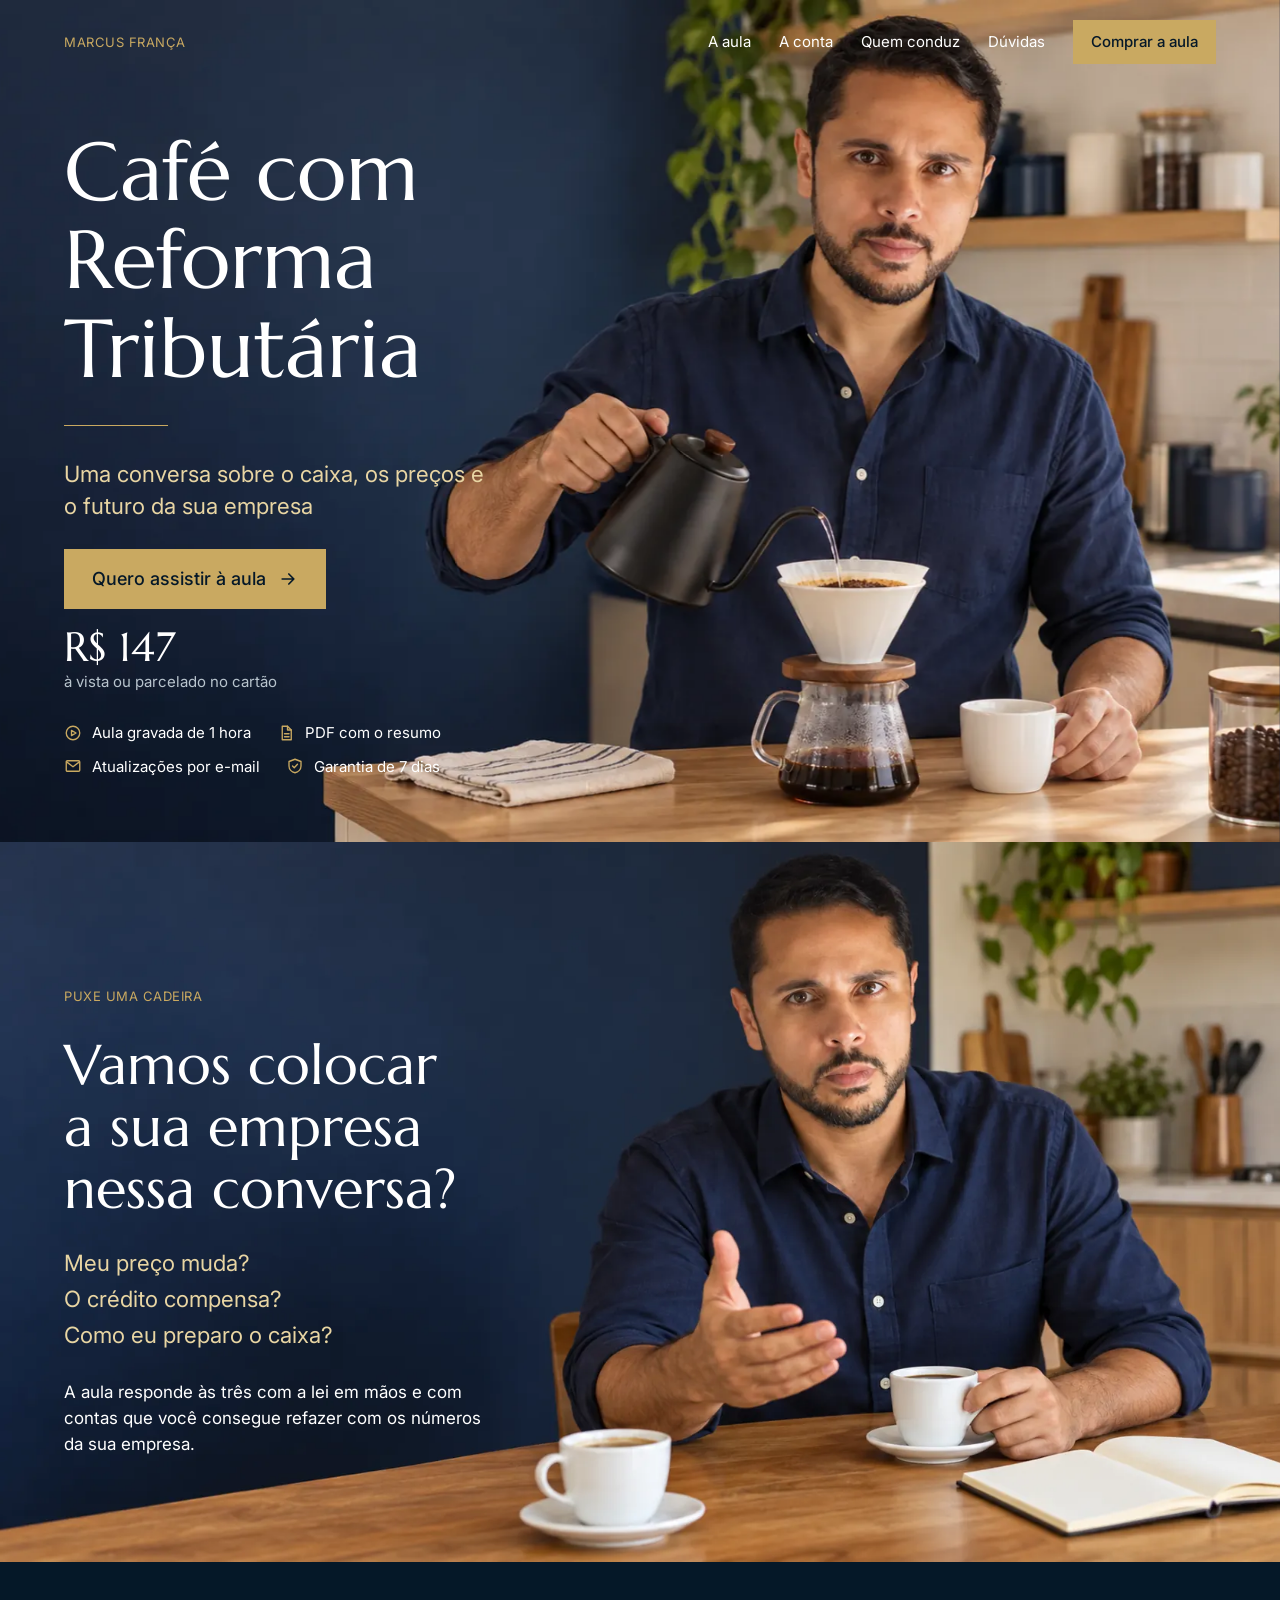
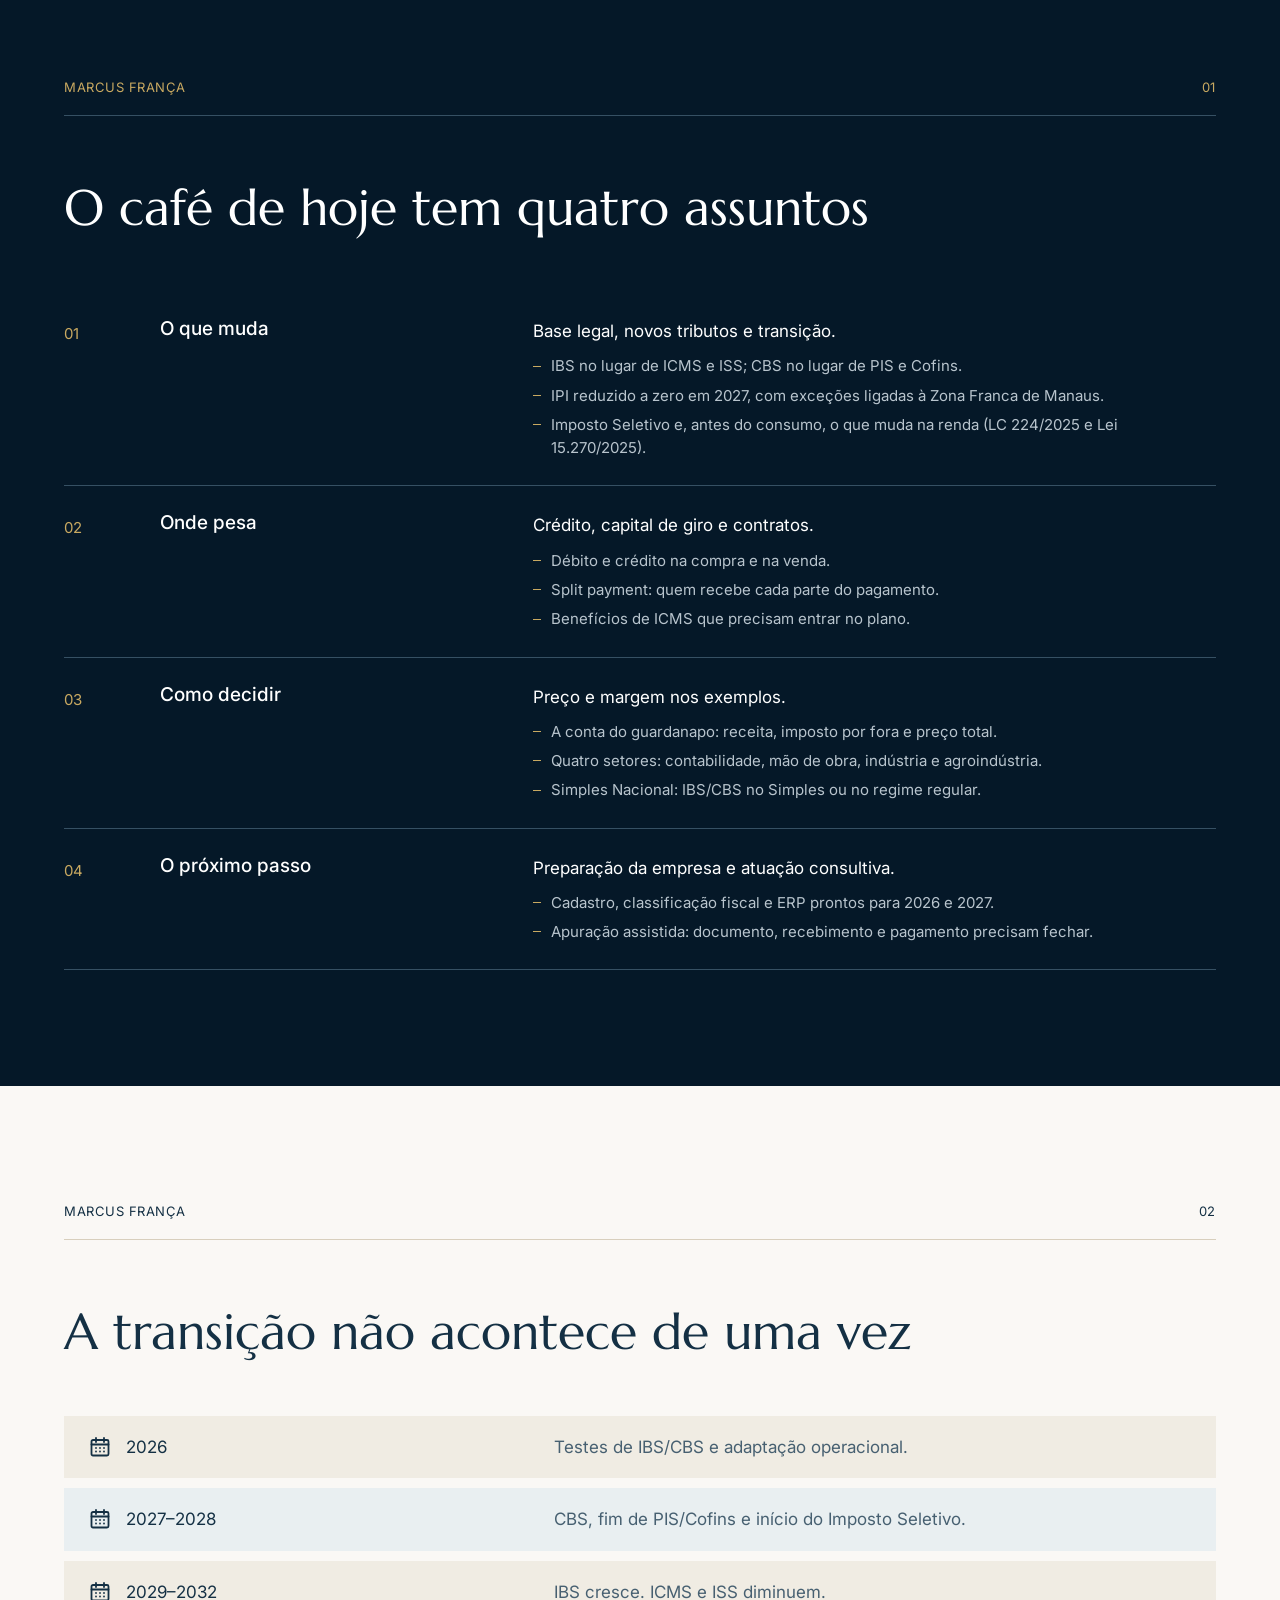
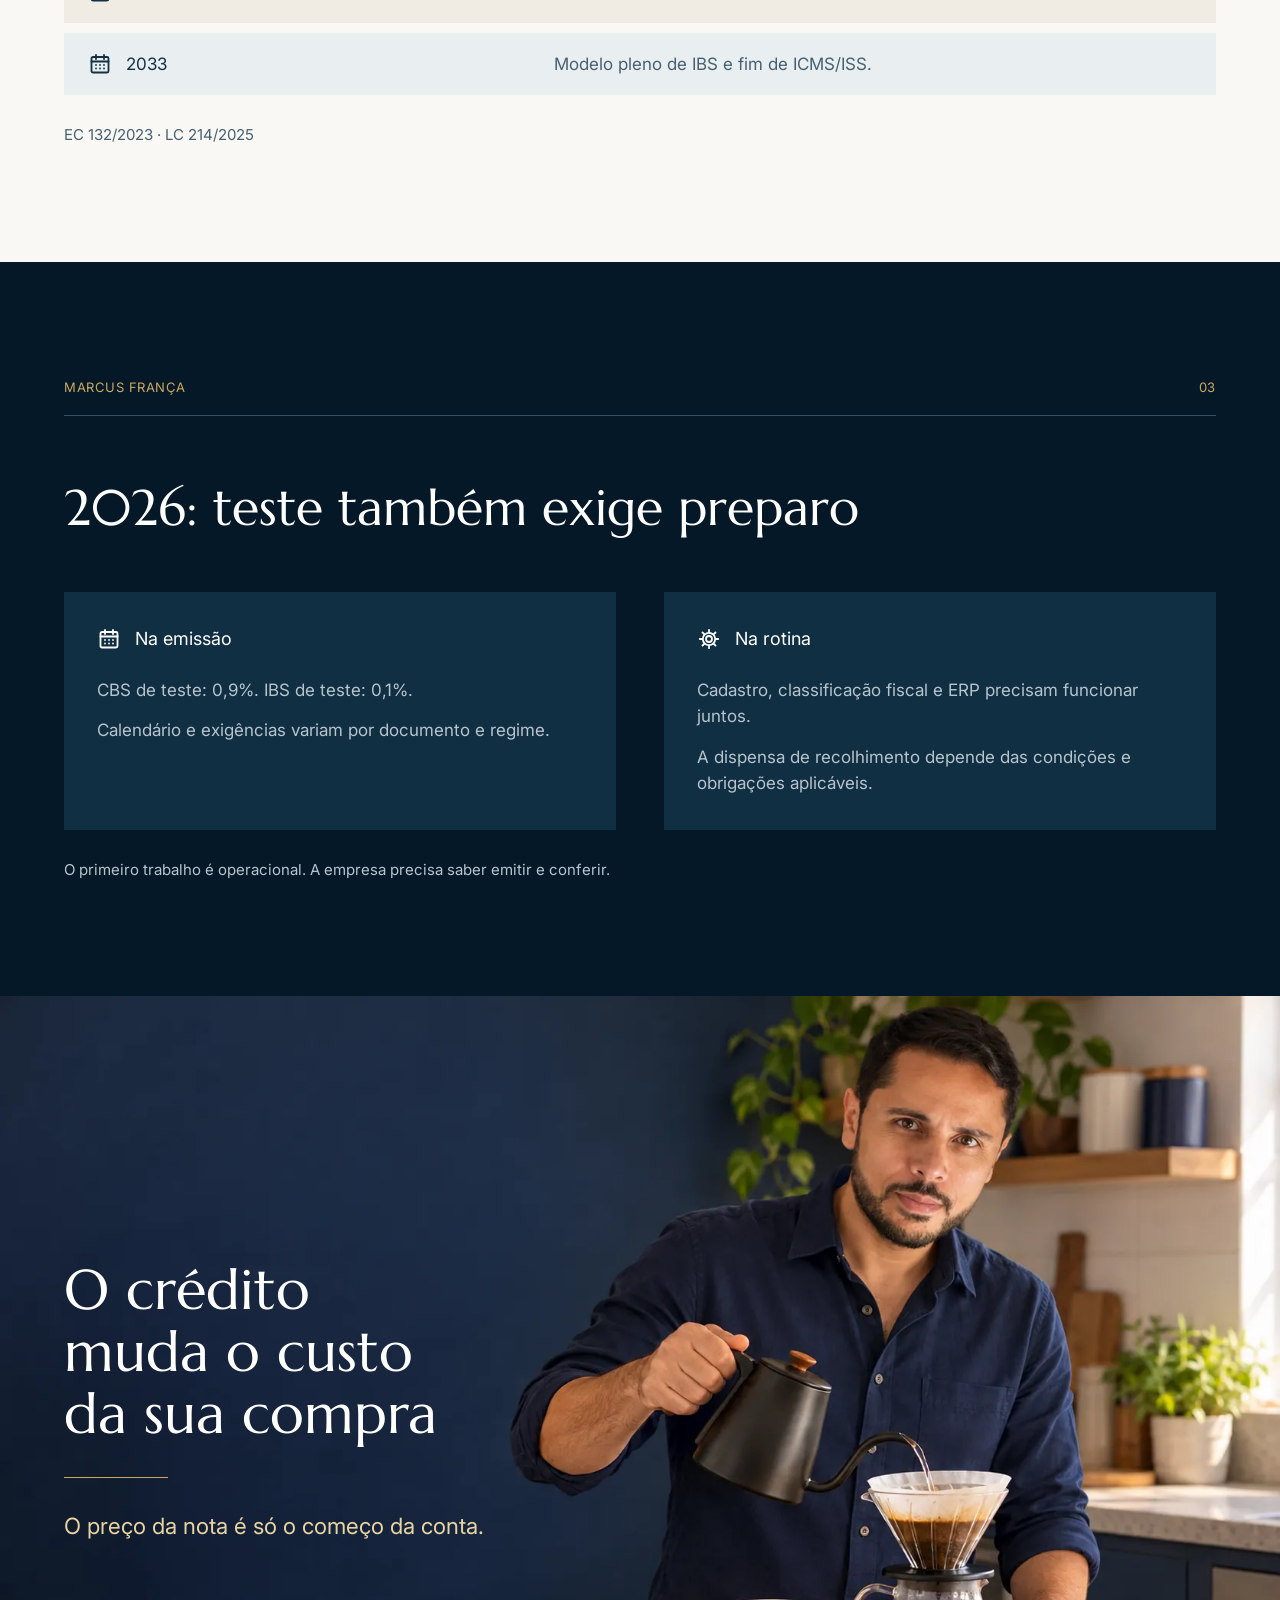
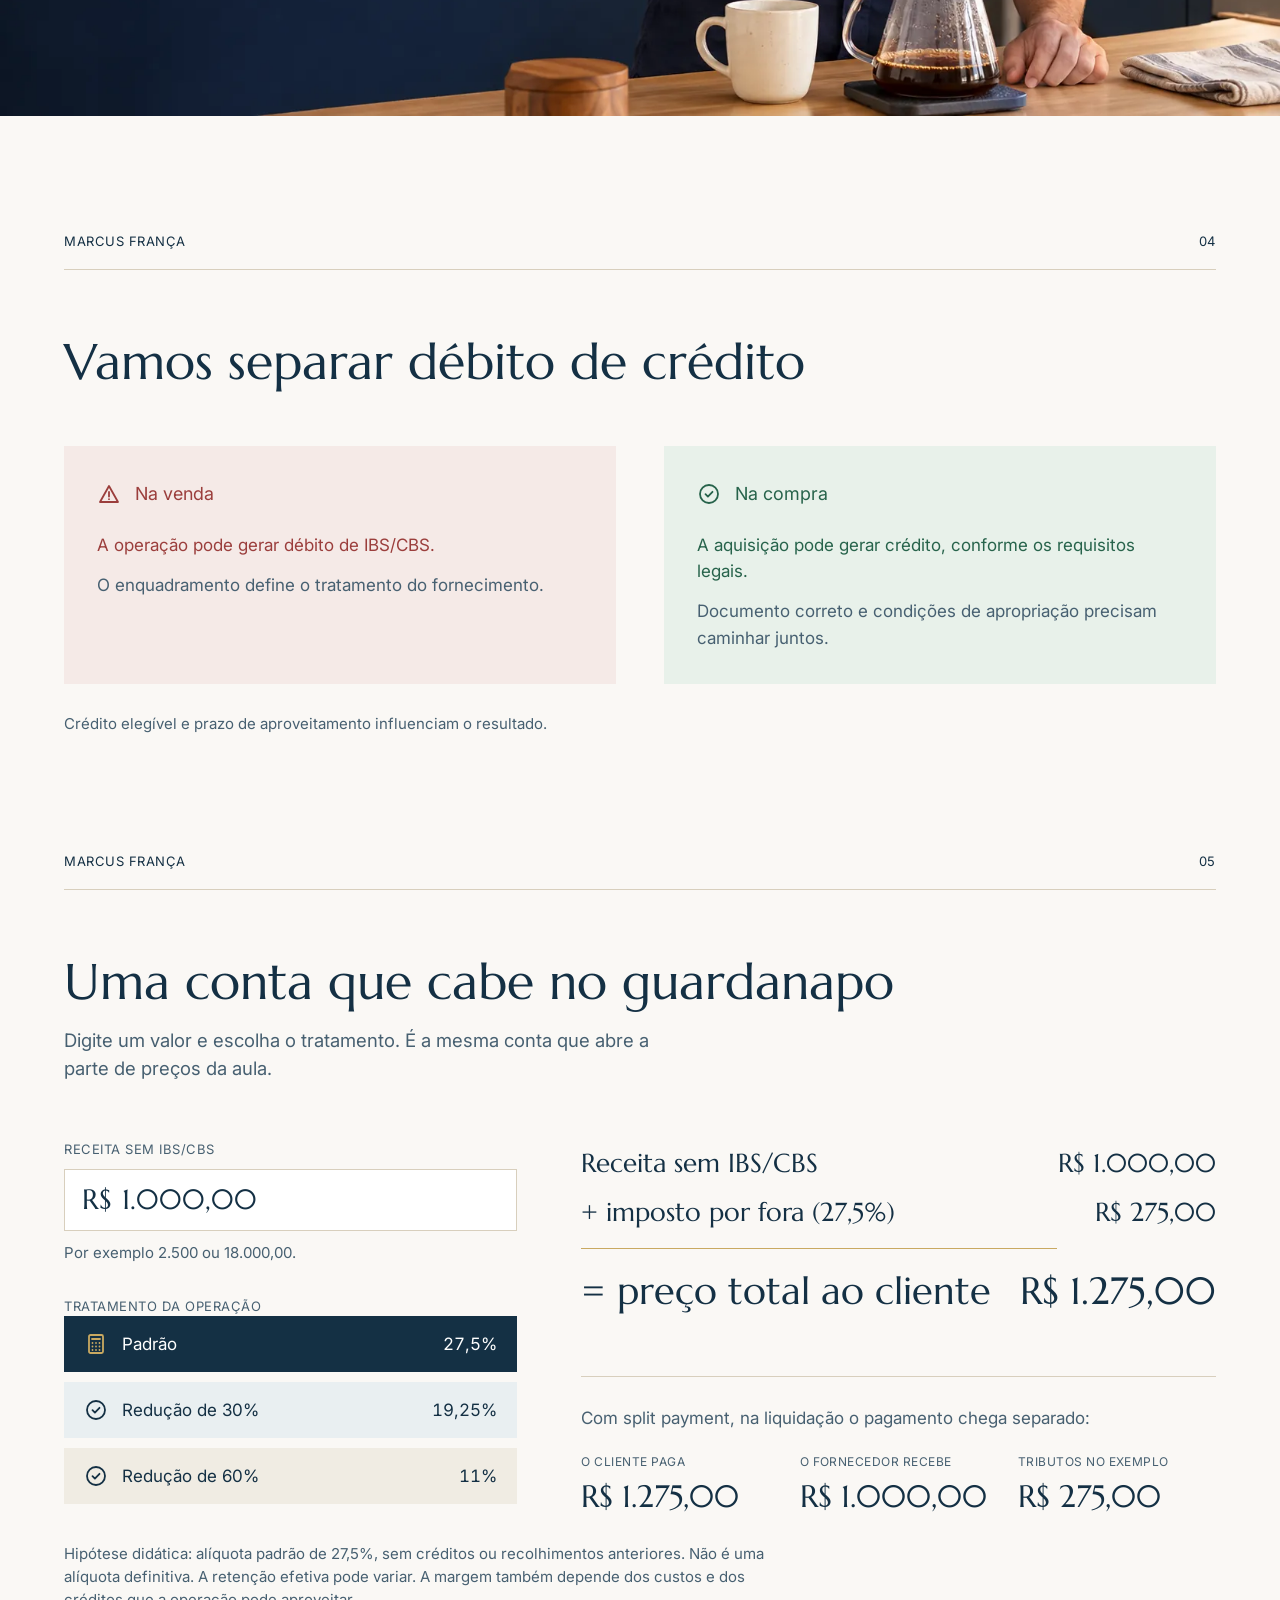
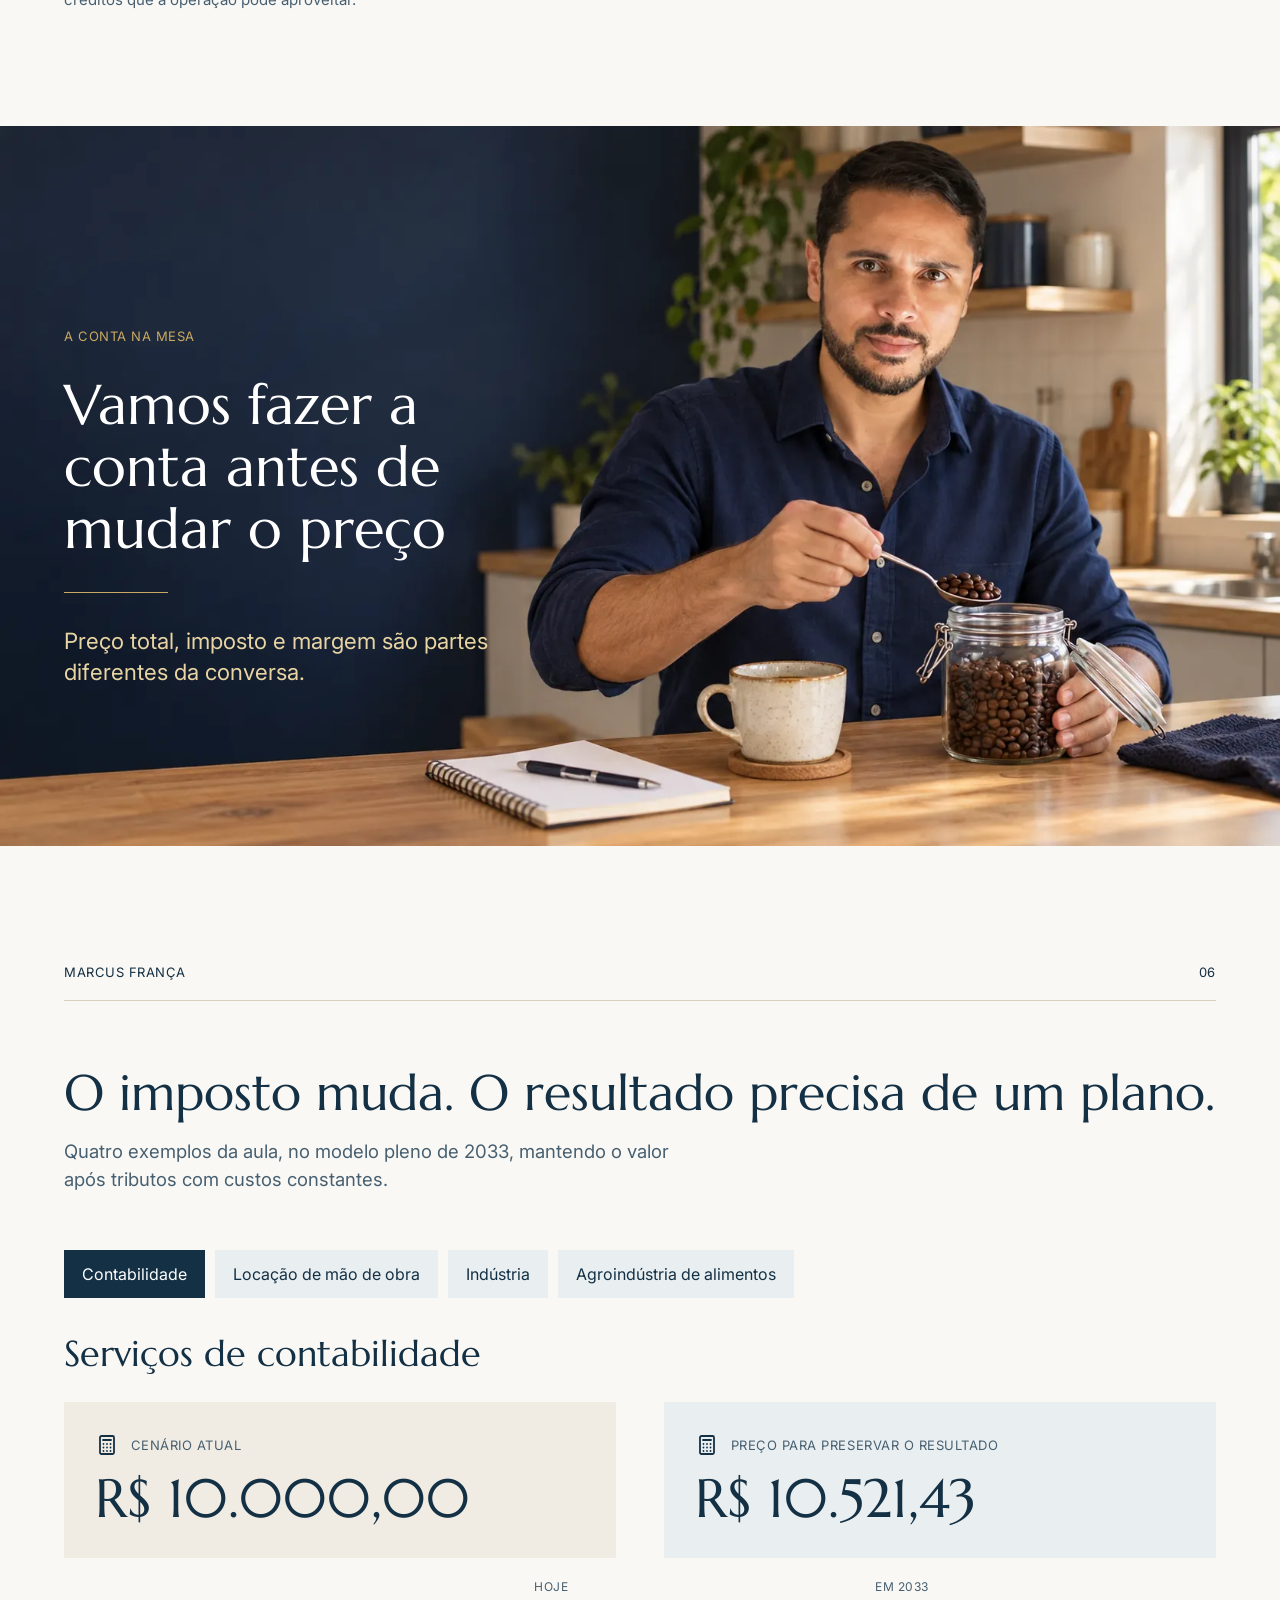
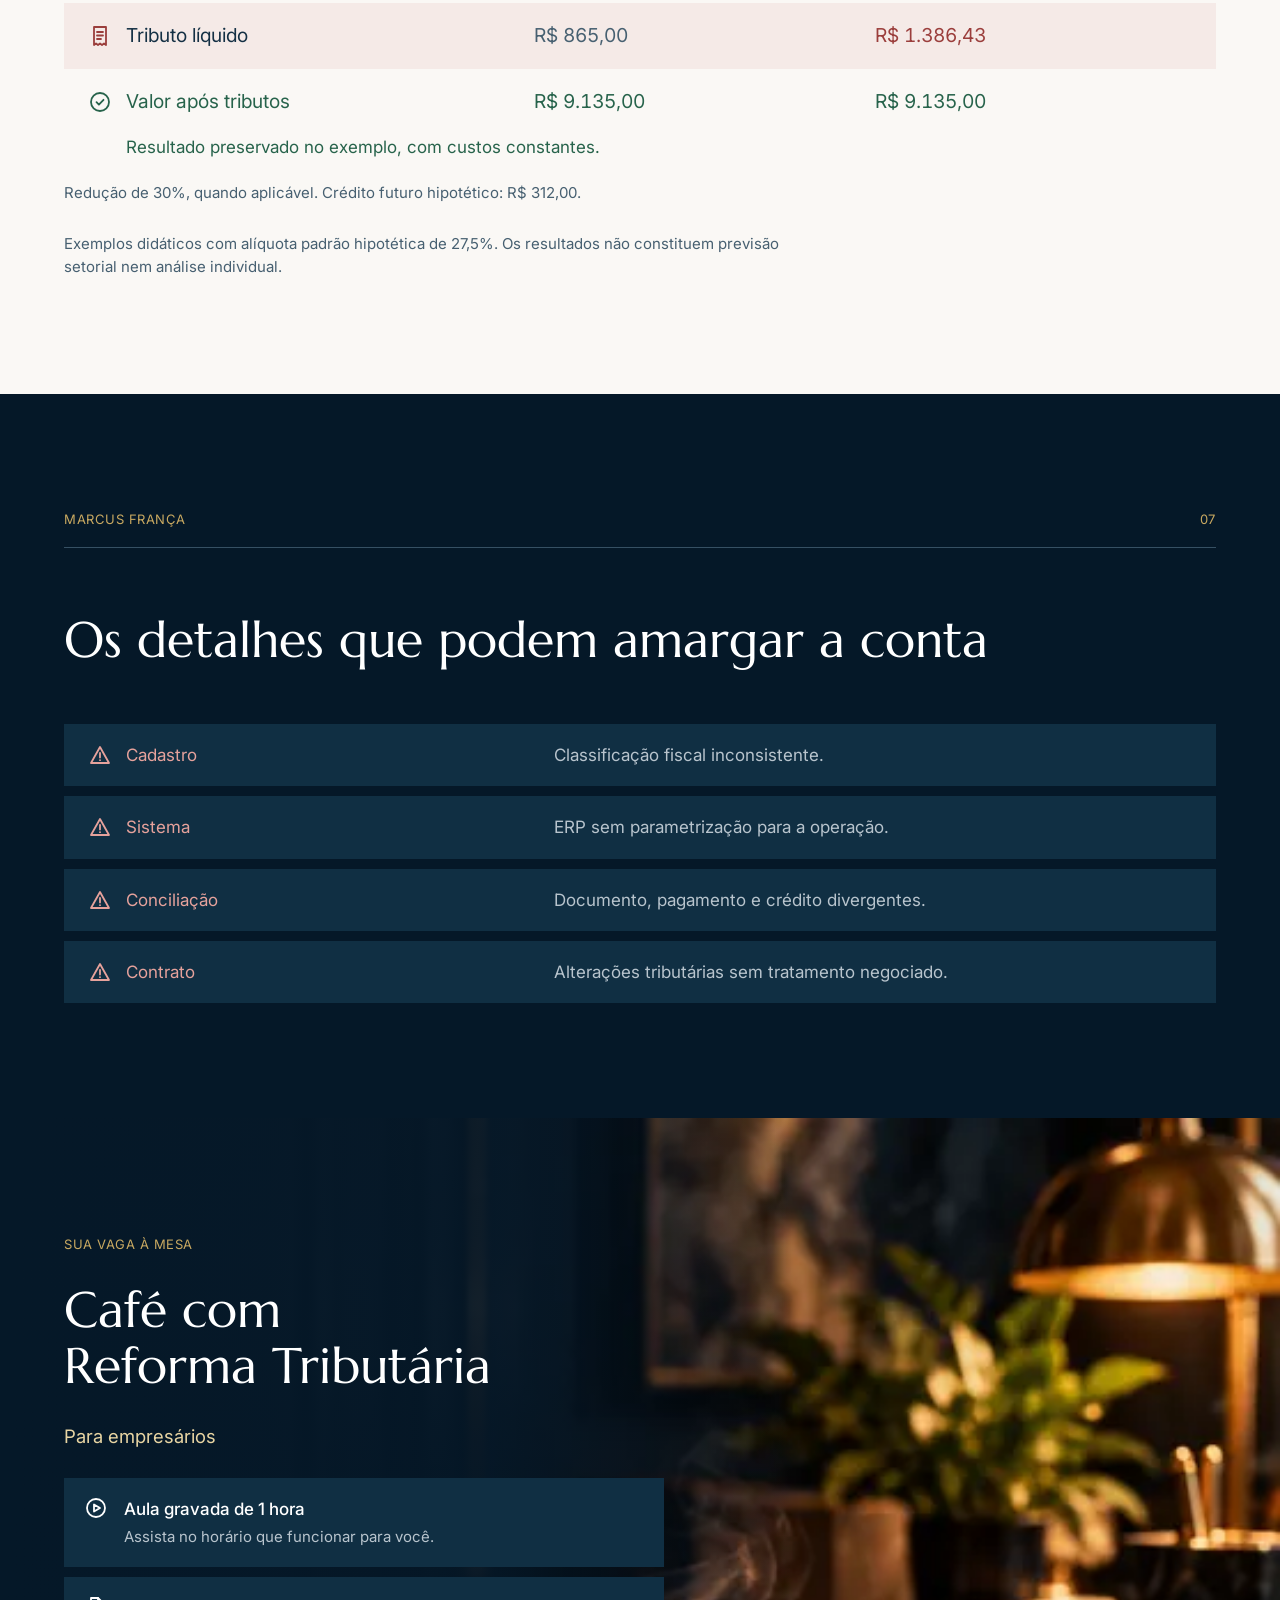
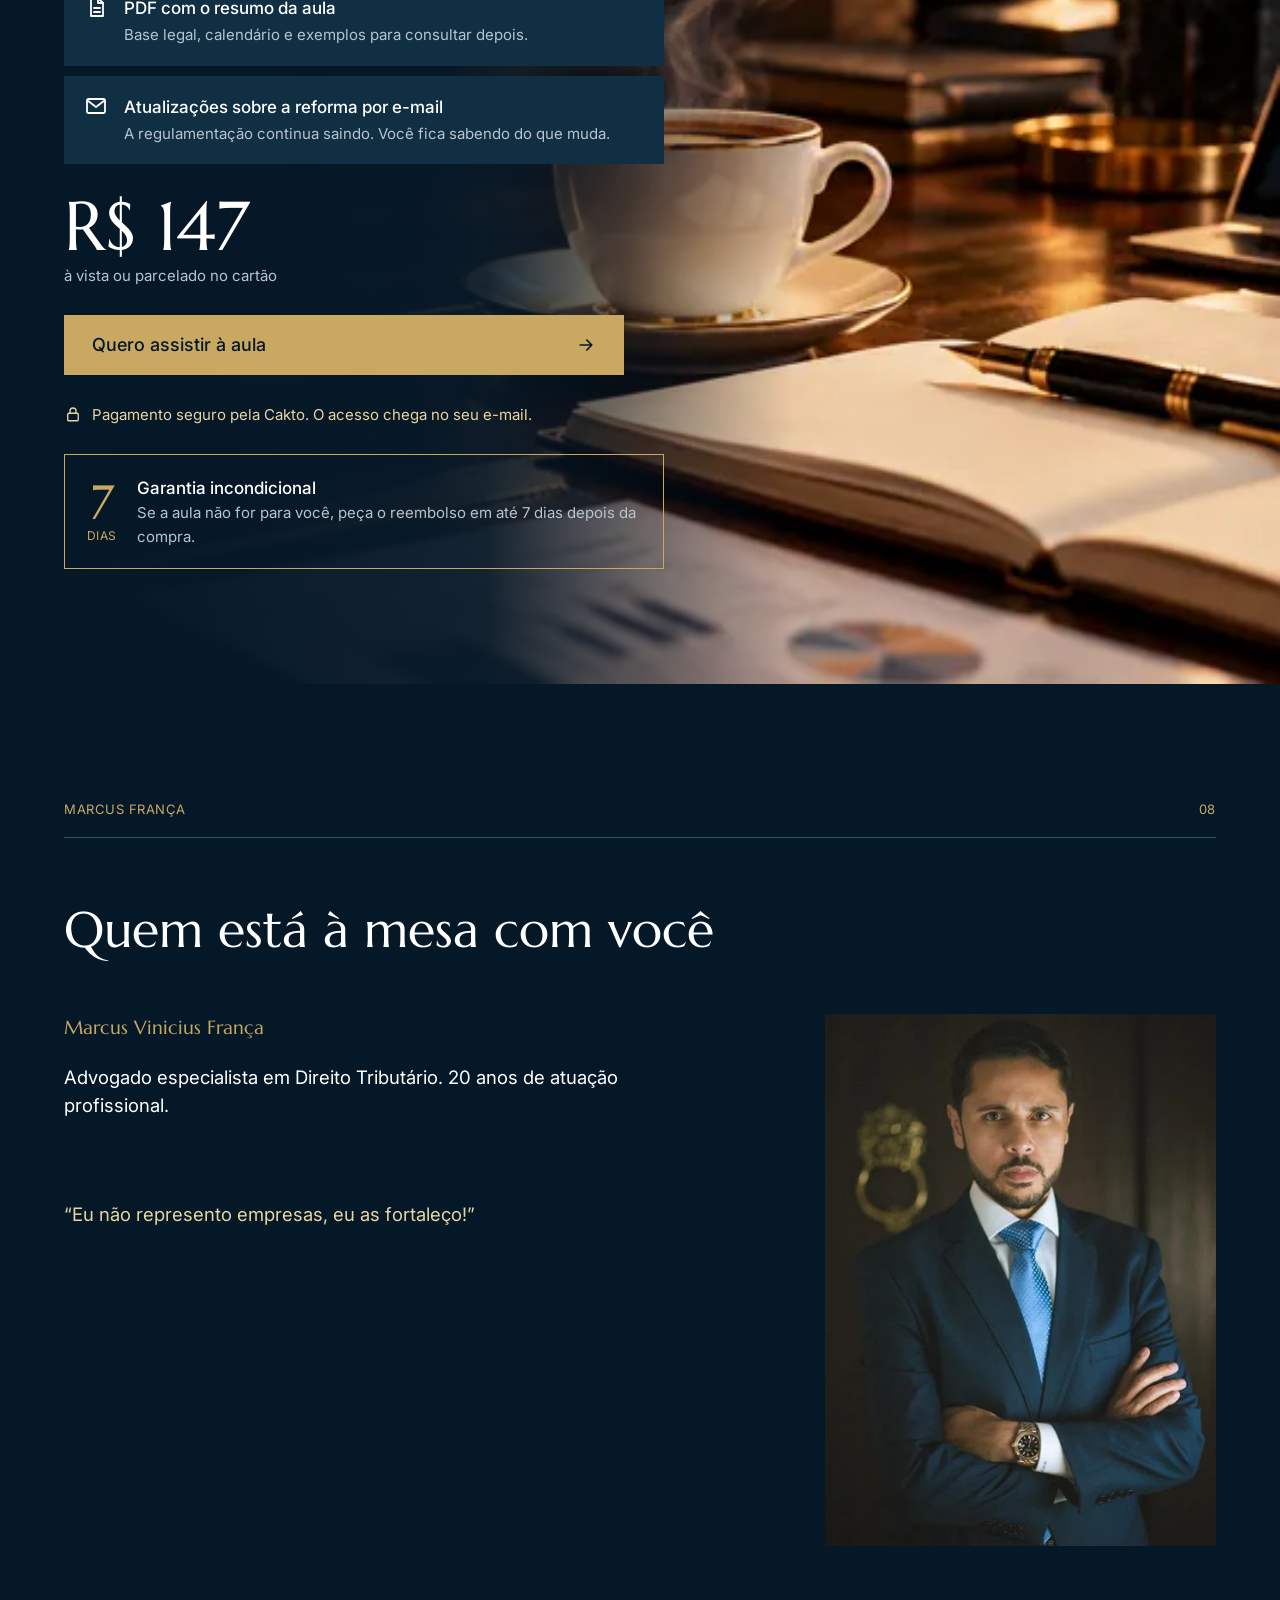
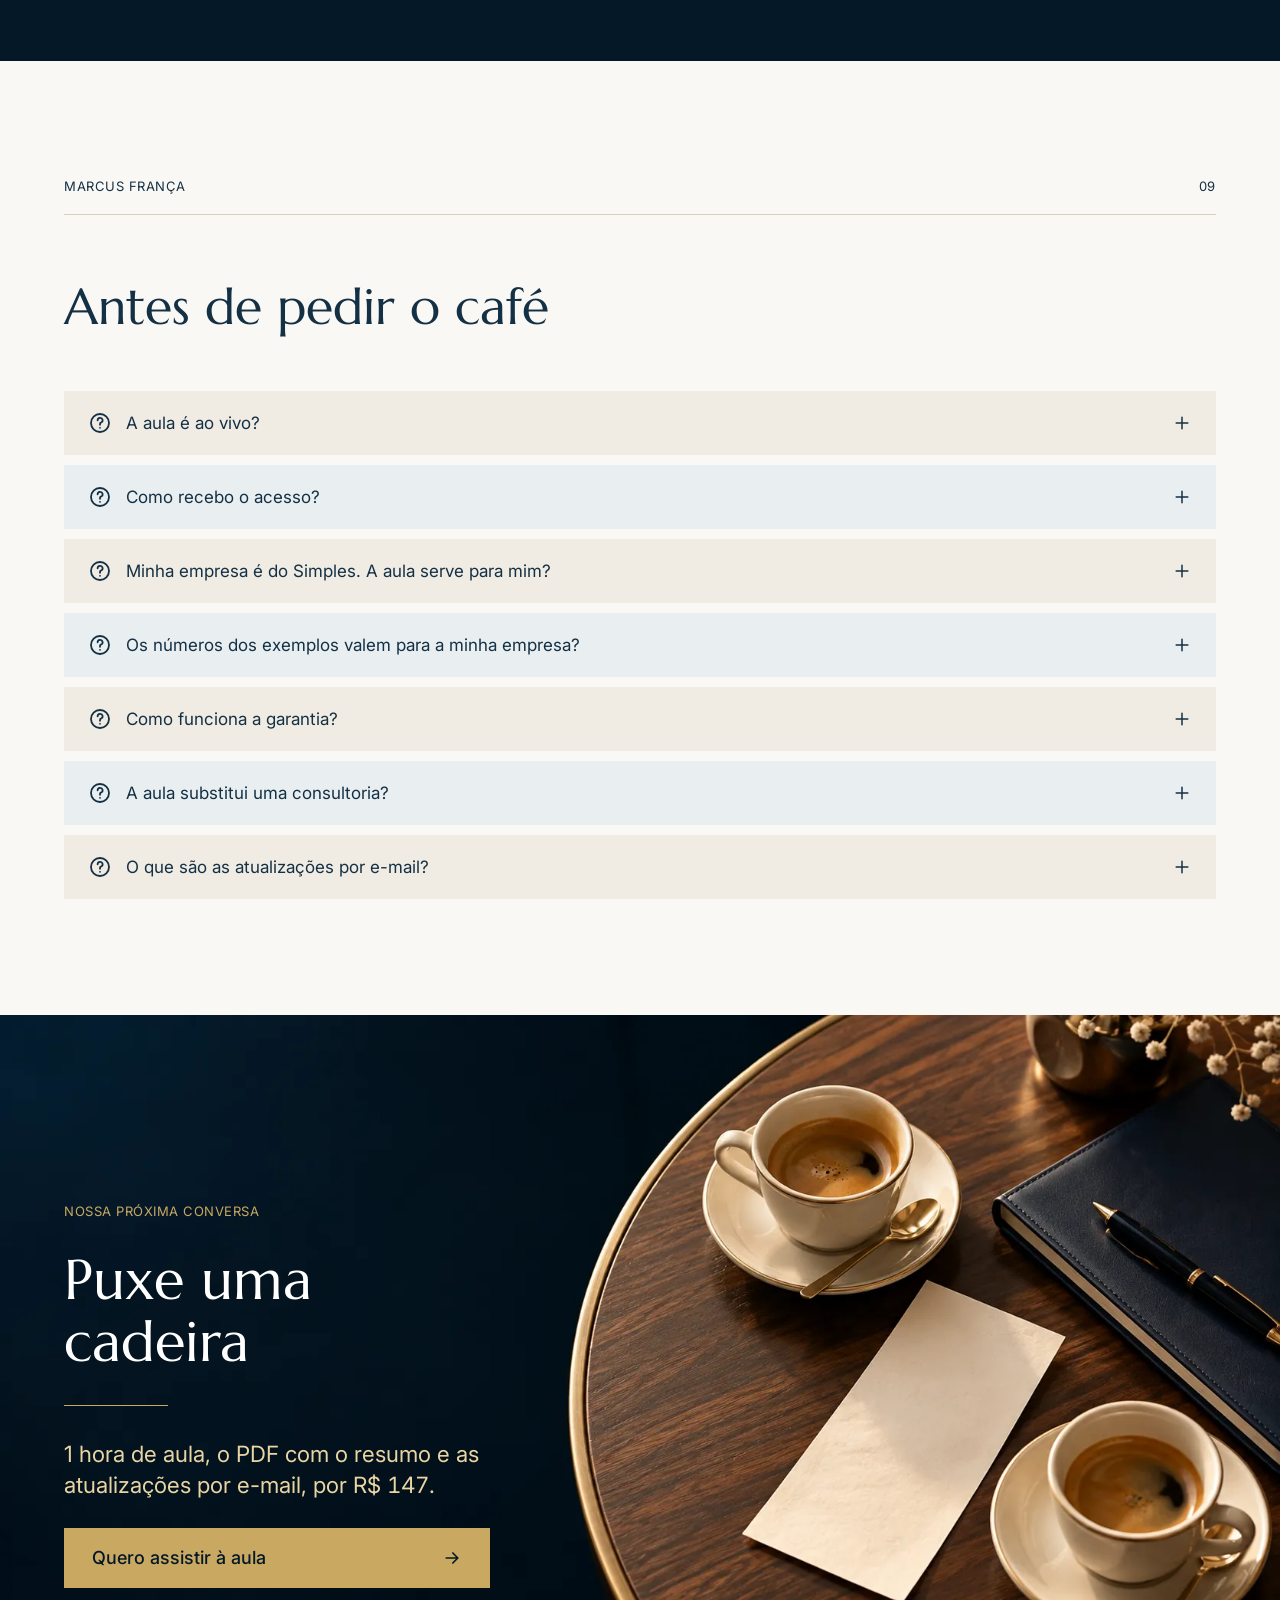
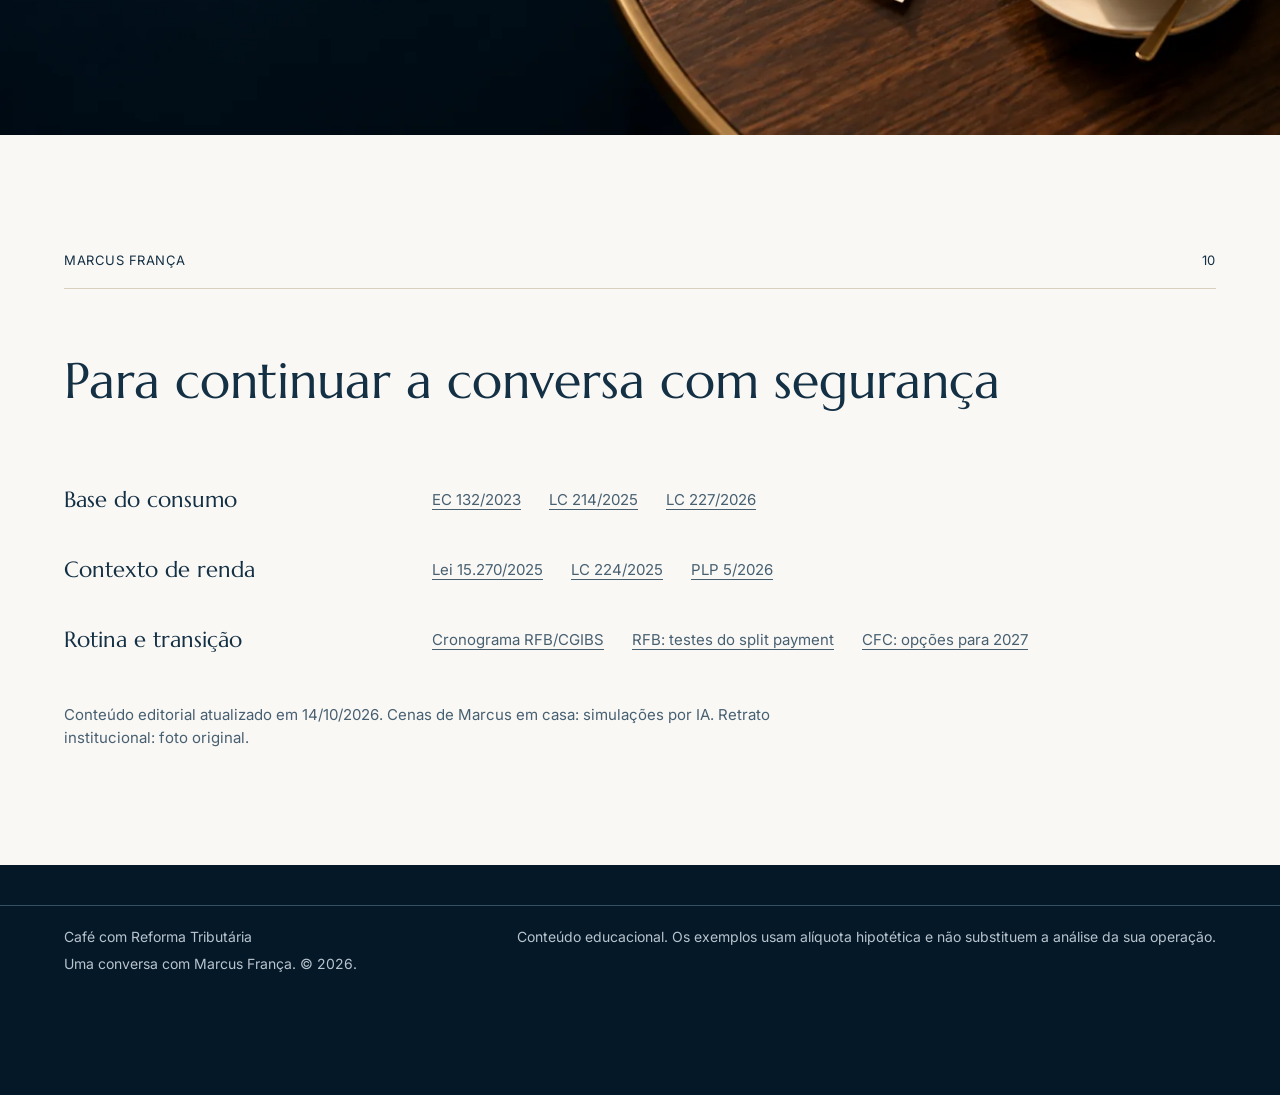
==== commit fc0f602a: "Refaz as landing pages com a identidade visual do PDF da aula Navy, marfim e dourado, Marcellus e In" ====
--- a/pages/cafe-reforma-empresarios/index.html
+++ b/pages/cafe-reforma-empresarios/index.html
@@ -6,25 +6,19 @@
     <title>Café com Reforma Tributária — aula gravada para empresários | Marcus França</title>
     <meta
       name="description"
-      content="Aula gravada de 1 hora com Marcus França sobre o que a Reforma Tributária muda no caixa, nos preços e na margem da sua empresa. PDF com resumo, atualizações por e-mail e garantia de 7 dias."
+      content="Uma conversa sobre o caixa, os preços e o futuro da sua empresa. Aula gravada de 1 hora com Marcus França, PDF com resumo, atualizações por e-mail e garantia de 7 dias."
     />
-    <meta name="theme-color" content="#15100c" />
+    <meta name="theme-color" content="#051828" />
     <meta property="og:type" content="website" />
     <meta property="og:locale" content="pt_BR" />
     <meta property="og:title" content="Café com Reforma Tributária — para empresários" />
-    <meta
-      property="og:description"
-      content="Meu preço muda? O crédito compensa? Como eu preparo o caixa? Aula gravada de 1 hora com Marcus França."
-    />
-    <meta property="og:image" content="img/og-marcus.jpg" />
+    <meta property="og:description" content="Meu preço muda? O crédito compensa? Como eu preparo o caixa? Aula gravada de 1 hora com Marcus França." />
+    <meta property="og:image" content="img/og-cafe.jpg" />
 
     <link rel="preconnect" href="https://fonts.googleapis.com" />
     <link rel="preconnect" href="https://fonts.gstatic.com" crossorigin />
-    <link
-      rel="stylesheet"
-      href="https://fonts.googleapis.com/css2?family=Fraunces:opsz,wght,SOFT@9..144,400..700,0..100&family=Manrope:wght@400;500;600;700;800&display=swap"
-    />
-    <link rel="preload" as="image" href="img/marcus-retrato-1200.webp" imagesrcset="img/marcus-retrato-640.webp 640w, img/marcus-retrato-1200.webp 1200w" imagesizes="(max-width: 900px) 100vw, 46vw" />
+    <link rel="stylesheet" href="https://fonts.googleapis.com/css2?family=Inter:wght@400;500&family=Marcellus&display=swap" />
+    <link rel="preload" as="image" href="img/cena-coado-1672.webp" imagesrcset="img/cena-coado-900.webp 900w, img/cena-coado-1672.webp 1672w" imagesizes="100vw" />
     <link rel="stylesheet" href="styles.css" />
 
     <script>
@@ -42,34 +36,62 @@
     </script>
   </head>
   <body>
+    <!-- Ícones (traço fino, como no PDF) -->
+    <svg width="0" height="0" style="position: absolute" aria-hidden="true">
+      <symbol id="i-seta" viewBox="0 0 24 24"><path d="M5 12h14M13 6l6 6-6 6" /></symbol>
+      <symbol id="i-agenda" viewBox="0 0 24 24"><rect x="3.5" y="5" width="17" height="15.5" rx="1.5" /><path d="M3.5 9.5h17M8 3v4M16 3v4M8 13h.01M12 13h.01M16 13h.01M8 16.5h.01M12 16.5h.01M16 16.5h.01" /></symbol>
+      <symbol id="i-calc" viewBox="0 0 24 24"><rect x="5" y="3" width="14" height="18" rx="1.5" /><path d="M8 7h8M8.5 11h.01M12 11h.01M15.5 11h.01M8.5 14.5h.01M12 14.5h.01M15.5 14.5h.01M8.5 18h.01M12 18h.01M15.5 18h.01" /></symbol>
+      <symbol id="i-recibo" viewBox="0 0 24 24"><path d="M6 3h12v18l-2-1.5L14 21l-2-1.5L10 21l-2-1.5L6 21z" /><path d="M9 8h6M9 11.5h6M9 15h4" /></symbol>
+      <symbol id="i-ok" viewBox="0 0 24 24"><circle cx="12" cy="12" r="9" /><path d="M8.5 12.2l2.4 2.4 4.6-4.8" /></symbol>
+      <symbol id="i-alerta" viewBox="0 0 24 24"><path d="M12 4l9 16H3z" /><path d="M12 10v4.5M12 17.2h.01" /></symbol>
+      <symbol id="i-lei" viewBox="0 0 24 24"><path d="M3 9.5L12 4l9 5.5M5 10v8M9.5 10v8M14.5 10v8M19 10v8M3.5 20.5h17" /></symbol>
+      <symbol id="i-engrenagem" viewBox="0 0 24 24"><circle cx="12" cy="12" r="3" /><path d="M12 2.8v2.4M12 18.8v2.4M21.2 12h-2.4M5.2 12H2.8M18.5 5.5l-1.7 1.7M7.2 16.8l-1.7 1.7M18.5 18.5l-1.7-1.7M7.2 7.2L5.5 5.5" /><circle cx="12" cy="12" r="6.2" /></symbol>
+      <symbol id="i-doc" viewBox="0 0 24 24"><path d="M7 3h7l5 5v13H7z" /><path d="M14 3v5h5M10 13h6M10 17h6" /></symbol>
+      <symbol id="i-play" viewBox="0 0 24 24"><circle cx="12" cy="12" r="9" /><path d="M10 8.5v7l6-3.5z" /></symbol>
+      <symbol id="i-email" viewBox="0 0 24 24"><rect x="3" y="5" width="18" height="14" rx="1.5" /><path d="M3.5 6.5l8.5 6.5 8.5-6.5" /></symbol>
+      <symbol id="i-escudo" viewBox="0 0 24 24"><path d="M12 3l8 3v6c0 4.5-3.4 8.2-8 9-4.6-.8-8-4.5-8-9V6z" /><path d="M8.7 12l2.3 2.3 4.3-4.6" /></symbol>
+      <symbol id="i-cadeado" viewBox="0 0 24 24"><rect x="5" y="11" width="14" height="10" rx="1.5" /><path d="M8 11V8a4 4 0 0 1 8 0v3" /></symbol>
+      <symbol id="i-mais" viewBox="0 0 24 24"><path d="M12 5v14M5 12h14" /></symbol>
+      <symbol id="i-pergunta" viewBox="0 0 24 24"><circle cx="12" cy="12" r="9" /><path d="M9.6 9.3a2.5 2.5 0 1 1 3.3 2.4c-.6.2-.9.7-.9 1.3v.8M12 16.8h.01" /></symbol>
+    </svg>
+
     <a class="skip" href="#conteudo">Pular para o conteúdo</a>
 
     <header class="topbar">
       <div class="wrap topbar__inner">
-        <a class="wordmark" href="#topo">Café com Reforma</a>
+        <a class="topbar__label" href="#topo">Marcus França</a>
         <nav aria-label="Seções">
-          <a href="#aula">A aula</a>
-          <a href="#conta-no-guardanapo">A conta</a>
-          <a href="#marcus">Marcus França</a>
-          <a href="#perguntas">Dúvidas</a>
+          <a href="#assuntos">A aula</a>
+          <a href="#guardanapo">A conta</a>
+          <a href="#marcus">Quem conduz</a>
+          <a href="#duvidas">Dúvidas</a>
           <a class="btn" href="#oferta">Comprar a aula</a>
         </nav>
       </div>
     </header>
 
     <main id="conteudo">
-      <!-- ============ HERO ============ -->
-      <section class="hero" id="topo" aria-labelledby="titulo">
-        <div class="hero__text">
-          <h1 class="hero__title" id="titulo">Café com Reforma Tributária</h1>
-          <p class="hero__lead">
-            Uma aula gravada de 1 hora com Marcus França sobre o que a reforma muda no caixa, nos
-            preços e na margem da sua empresa, de 2026 a 2033.
-          </p>
+      <!-- ============ CAPA (slide 1) ============ -->
+      <section class="scene hero" id="topo" aria-labelledby="titulo">
+        <figure class="scene__media">
+          <img
+            src="img/cena-coado-1672.webp"
+            srcset="img/cena-coado-900.webp 900w, img/cena-coado-1672.webp 1672w"
+            sizes="100vw"
+            width="1672"
+            height="941"
+            alt="Marcus França passando café coado na cozinha"
+            fetchpriority="high"
+          />
+        </figure>
+        <div class="scene__text">
+          <h1 id="titulo">Café com Reforma Tributária</h1>
+          <hr class="gold-rule" />
+          <p class="scene__lead">Uma conversa sobre o caixa, os preços e o futuro da sua empresa</p>
           <div class="hero__offer">
-            <a class="btn btn--big" href="#oferta" data-checkout="hero">
+            <a class="btn" href="#oferta" data-checkout="capa">
               Quero assistir à aula
-              <svg viewBox="0 0 24 24" fill="none" stroke="currentColor" stroke-width="2.2" aria-hidden="true"><path d="M5 12h14M13 6l6 6-6 6" /></svg>
+              <svg class="ico" aria-hidden="true"><use href="#i-seta" /></svg>
             </a>
             <div class="price">
               <span class="price__value num" data-preco>R$ 147</span>
@@ -77,495 +99,512 @@
             </div>
           </div>
           <ul class="hero__facts">
-            <li>
-              <svg viewBox="0 0 24 24" fill="none" stroke="currentColor" stroke-width="2" aria-hidden="true"><circle cx="12" cy="12" r="9" /><path d="M10 8.5v7l6-3.5-6-3.5z" fill="currentColor" stroke="none" /></svg>
-              Aula gravada de 1 hora
-            </li>
-            <li>
-              <svg viewBox="0 0 24 24" fill="none" stroke="currentColor" stroke-width="2" aria-hidden="true"><path d="M7 3h7l5 5v13H7z" /><path d="M14 3v5h5M10 13h6M10 17h6" /></svg>
-              PDF com o resumo
-            </li>
-            <li>
-              <svg viewBox="0 0 24 24" fill="none" stroke="currentColor" stroke-width="2" aria-hidden="true"><rect x="3" y="5" width="18" height="14" /><path d="M3 6l9 7 9-7" /></svg>
-              Atualizações por e-mail
-            </li>
-            <li>
-              <svg viewBox="0 0 24 24" fill="none" stroke="currentColor" stroke-width="2" aria-hidden="true"><path d="M12 3l8 3v6c0 4.5-3.4 8.2-8 9-4.6-.8-8-4.5-8-9V6z" /><path d="M8.5 12l2.5 2.5 4.5-5" /></svg>
-              Garantia de 7 dias
-            </li>
+            <li><svg class="ico" aria-hidden="true"><use href="#i-play" /></svg>Aula gravada de 1 hora</li>
+            <li><svg class="ico" aria-hidden="true"><use href="#i-doc" /></svg>PDF com o resumo</li>
+            <li><svg class="ico" aria-hidden="true"><use href="#i-email" /></svg>Atualizações por e-mail</li>
+            <li><svg class="ico" aria-hidden="true"><use href="#i-escudo" /></svg>Garantia de 7 dias</li>
           </ul>
         </div>
-        <figure class="hero__media">
+      </section>
+
+      <!-- ============ PUXE UMA CADEIRA (slide 2) ============ -->
+      <section class="scene" aria-labelledby="t-cadeira">
+        <figure class="scene__media">
           <img
-            src="img/marcus-retrato-1200.webp"
-            srcset="img/marcus-retrato-640.webp 640w, img/marcus-retrato-1200.webp 1200w"
-            sizes="(max-width: 900px) 100vw, 46vw"
-            width="1200"
-            height="1208"
-            alt="Marcus França, de terno escuro, sentado numa poltrona de couro com as mãos entrelaçadas"
-            fetchpriority="high"
+            src="img/cena-conversa-1672.webp"
+            srcset="img/cena-conversa-900.webp 900w, img/cena-conversa-1672.webp 1672w"
+            sizes="100vw"
+            width="1672"
+            height="940"
+            alt="Marcus França à mesa, com xícaras de café, explicando um ponto"
+            loading="lazy"
           />
-          <figcaption>Marcus França, advogado tributarista</figcaption>
         </figure>
-      </section>
-
-      <!-- ============ PERGUNTAS ============ -->
-      <section class="section" aria-labelledby="t-perguntas">
-        <div class="wrap questions">
-          <figure class="questions__media reveal">
-            <img
-              class="parallax"
-              src="img/marcus-mesa-1200.webp"
-              srcset="img/marcus-mesa-640.webp 640w, img/marcus-mesa-1200.webp 1200w"
-              sizes="(max-width: 900px) 100vw, 40vw"
-              width="1200"
-              height="1344"
-              alt="Marcus França de costas, trabalhando em dois monitores na mesa do escritório"
-              loading="lazy"
-            />
-          </figure>
-          <div class="questions__body">
-            <h2 class="reveal" id="t-perguntas">Três perguntas já chegaram à mesa</h2>
-            <ul class="qlist">
-              <li class="reveal" style="--i: 1">Meu preço muda?</li>
-              <li class="reveal" style="--i: 2">O crédito compensa?</li>
-              <li class="reveal" style="--i: 3">Como eu preparo o caixa?</li>
-            </ul>
-            <p class="reveal" style="--i: 4">
-              A aula responde às três com a lei em mãos (EC 132/2023, LC 214/2025 e LC 227/2026) e com
-              contas que você consegue refazer com os números da sua empresa.
-            </p>
-          </div>
-        </div>
-      </section>
-
-      <!-- ============ CONTEÚDO DA AULA ============ -->
-      <section class="section" id="aula" aria-labelledby="t-aula">
-        <div class="wrap">
-          <div class="section__head">
-            <h2 class="reveal" id="t-aula">O que está no cardápio</h2>
-            <p class="reveal" style="--i: 1">Quatro assuntos, na ordem em que a decisão acontece dentro da empresa.</p>
-          </div>
-          <ol class="menu" aria-label="Assuntos da aula">
+        <div class="scene__text">
+          <p class="scene__label reveal">Puxe uma cadeira</p>
+          <h2 class="reveal" id="t-cadeira">Vamos colocar a sua empresa nessa conversa?</h2>
+          <ul class="questions-list reveal" style="--i: 1">
+            <li>Meu preço muda?</li>
+            <li>O crédito compensa?</li>
+            <li>Como eu preparo o caixa?</li>
+          </ul>
+          <p class="reveal" style="--i: 2">
+            A aula responde às três com a lei em mãos e com contas que você consegue refazer com os números da sua empresa.
+          </p>
+        </div>
+      </section>
+
+      <!-- ============ QUATRO ASSUNTOS (slide 4) ============ -->
+      <section class="section navy" id="assuntos" aria-labelledby="t-assuntos">
+        <div class="wrap">
+          <div class="slide-top"><span>Marcus França</span><span>01</span></div>
+          <h2 class="slide-title reveal" id="t-assuntos">O café de hoje tem quatro assuntos</h2>
+          <ol class="agenda slide-body">
             <li class="reveal">
+              <span class="agenda__n">01</span>
               <h3>O que muda</h3>
-              <ul>
-                <li>IBS no lugar de ICMS e ISS; CBS no lugar de PIS e Cofins.</li>
-                <li>IPI reduzido a zero em 2027, com as exceções da Zona Franca de Manaus.</li>
-                <li>Imposto Seletivo: que tipo de produto entra na lista.</li>
-                <li>Lucro Presumido e altas rendas: o que mudou com a LC 224/2025 e a Lei 15.270/2025.</li>
-              </ul>
-            </li>
-            <li class="reveal" style="--i: 1">
-              <h3>Onde pesa</h3>
-              <ul>
-                <li>Débito e crédito: por que o preço da nota é só o começo da conta.</li>
-                <li>Split payment: quem recebe cada parte do pagamento e o efeito no capital de giro.</li>
-                <li>Benefícios de ICMS que precisam entrar no plano da transição.</li>
-                <li>Contratos sem cláusula para mudança tributária.</li>
-              </ul>
+              <div class="agenda__desc">
+                <p>Base legal, novos tributos e transição.</p>
+                <ul>
+                  <li>IBS no lugar de ICMS e ISS; CBS no lugar de PIS e Cofins.</li>
+                  <li>IPI reduzido a zero em 2027, com exceções ligadas à Zona Franca de Manaus.</li>
+                  <li>Imposto Seletivo e, antes do consumo, o que muda na renda (LC 224/2025 e Lei 15.270/2025).</li>
+                </ul>
+              </div>
             </li>
             <li class="reveal">
+              <span class="agenda__n">02</span>
+              <h3>Onde pesa</h3>
+              <div class="agenda__desc">
+                <p>Crédito, capital de giro e contratos.</p>
+                <ul>
+                  <li>Débito e crédito na compra e na venda.</li>
+                  <li>Split payment: quem recebe cada parte do pagamento.</li>
+                  <li>Benefícios de ICMS que precisam entrar no plano.</li>
+                </ul>
+              </div>
+            </li>
+            <li class="reveal">
+              <span class="agenda__n">03</span>
               <h3>Como decidir</h3>
-              <ul>
-                <li>A conta do guardanapo: receita, imposto por fora e preço total.</li>
-                <li>Preço e margem em quatro setores: serviços, mão de obra, indústria e agroindústria.</li>
-                <li>Simples Nacional: recolher IBS/CBS no Simples ou no regime regular.</li>
-              </ul>
+              <div class="agenda__desc">
+                <p>Preço e margem nos exemplos.</p>
+                <ul>
+                  <li>A conta do guardanapo: receita, imposto por fora e preço total.</li>
+                  <li>Quatro setores: contabilidade, mão de obra, indústria e agroindústria.</li>
+                  <li>Simples Nacional: IBS/CBS no Simples ou no regime regular.</li>
+                </ul>
+              </div>
             </li>
-            <li class="reveal" style="--i: 1">
+            <li class="reveal">
+              <span class="agenda__n">04</span>
               <h3>O próximo passo</h3>
-              <ul>
-                <li>Cadastro, classificação fiscal e ERP prontos para 2026 e 2027.</li>
-                <li>Apuração assistida: documento, recebimento e pagamento precisam fechar.</li>
-                <li>Prioridades, responsáveis e o que acompanhar até 2033.</li>
-              </ul>
+              <div class="agenda__desc">
+                <p>Preparação da empresa e atuação consultiva.</p>
+                <ul>
+                  <li>Cadastro, classificação fiscal e ERP prontos para 2026 e 2027.</li>
+                  <li>Apuração assistida: documento, recebimento e pagamento precisam fechar.</li>
+                </ul>
+              </div>
             </li>
           </ol>
         </div>
       </section>
 
-      <!-- ============ CONTA NO GUARDANAPO ============ -->
-      <section class="napkin" id="conta-no-guardanapo" aria-labelledby="t-conta">
-        <div class="wrap">
-          <div class="section__head">
-            <h2 class="reveal" id="t-conta">Faça a conta no guardanapo</h2>
-            <p class="reveal" style="--i: 1">
-              A mesma conta que abre a parte de preços da aula: o valor sem IBS/CBS, mais o imposto por
-              fora, dá o preço que o seu cliente paga.
-            </p>
-          </div>
-
-          <div class="napkin__grid">
-            <form class="napkin__form reveal" id="conta" novalidate>
+      <!-- ============ TRANSIÇÃO (slide 7) ============ -->
+      <section class="section ivory" aria-labelledby="t-transicao">
+        <div class="wrap">
+          <div class="slide-top"><span>Marcus França</span><span>02</span></div>
+          <h2 class="slide-title reveal" id="t-transicao">A transição não acontece de uma vez</h2>
+          <ol class="rows slide-body" aria-label="Calendário da transição">
+            <li class="row reveal"><span class="row__label"><svg class="ico" aria-hidden="true"><use href="#i-agenda" /></svg>2026</span><span class="row__desc">Testes de IBS/CBS e adaptação operacional.</span></li>
+            <li class="row reveal" style="--i: 1"><span class="row__label"><svg class="ico" aria-hidden="true"><use href="#i-agenda" /></svg>2027–2028</span><span class="row__desc">CBS, fim de PIS/Cofins e início do Imposto Seletivo.</span></li>
+            <li class="row reveal" style="--i: 2"><span class="row__label"><svg class="ico" aria-hidden="true"><use href="#i-agenda" /></svg>2029–2032</span><span class="row__desc">IBS cresce. ICMS e ISS diminuem.</span></li>
+            <li class="row reveal" style="--i: 3"><span class="row__label"><svg class="ico" aria-hidden="true"><use href="#i-agenda" /></svg>2033</span><span class="row__desc">Modelo pleno de IBS e fim de ICMS/ISS.</span></li>
+          </ol>
+          <p class="slide-note">EC 132/2023 · LC 214/2025</p>
+        </div>
+      </section>
+
+      <!-- ============ 2026 (slide 8) ============ -->
+      <section class="section navy" aria-labelledby="t-2026">
+        <div class="wrap">
+          <div class="slide-top"><span>Marcus França</span><span>03</span></div>
+          <h2 class="slide-title reveal" id="t-2026">2026: teste também exige preparo</h2>
+          <div class="cards slide-body">
+            <div class="card reveal">
+              <p class="card__head"><svg class="ico" aria-hidden="true"><use href="#i-agenda" /></svg>Na emissão</p>
+              <p>CBS de teste: 0,9%. IBS de teste: 0,1%.</p>
+              <p>Calendário e exigências variam por documento e regime.</p>
+            </div>
+            <div class="card reveal" style="--i: 1">
+              <p class="card__head"><svg class="ico" aria-hidden="true"><use href="#i-engrenagem" /></svg>Na rotina</p>
+              <p>Cadastro, classificação fiscal e ERP precisam funcionar juntos.</p>
+              <p>A dispensa de recolhimento depende das condições e obrigações aplicáveis.</p>
+            </div>
+          </div>
+          <p class="slide-note">O primeiro trabalho é operacional. A empresa precisa saber emitir e conferir.</p>
+        </div>
+      </section>
+
+      <!-- ============ O CRÉDITO MUDA O CUSTO (slide 14) ============ -->
+      <section class="scene" aria-labelledby="t-credito">
+        <figure class="scene__media">
+          <img
+            src="img/cena-coado-2-1672.webp"
+            srcset="img/cena-coado-2-900.webp 900w, img/cena-coado-2-1672.webp 1672w"
+            sizes="100vw"
+            width="1672"
+            height="941"
+            alt="Marcus França coando café em uma jarra de vidro"
+            loading="lazy"
+          />
+        </figure>
+        <div class="scene__text">
+          <p class="scene__label reveal">O que entra na sua operação</p>
+          <h2 class="reveal" id="t-credito">O crédito muda o custo da sua compra</h2>
+          <hr class="gold-rule reveal" />
+          <p class="scene__lead reveal" style="--i: 1">O preço da nota é só o começo da conta.</p>
+        </div>
+      </section>
+
+      <!-- ============ DÉBITO E CRÉDITO (slide 15) ============ -->
+      <section class="section ivory" aria-labelledby="t-debito">
+        <div class="wrap">
+          <div class="slide-top"><span>Marcus França</span><span>04</span></div>
+          <h2 class="slide-title reveal" id="t-debito">Vamos separar débito de crédito</h2>
+          <div class="cards slide-body">
+            <div class="card card--red reveal">
+              <p class="card__head"><svg class="ico" aria-hidden="true"><use href="#i-alerta" /></svg>Na venda</p>
+              <p>A operação pode gerar débito de IBS/CBS.</p>
+              <p>O enquadramento define o tratamento do fornecimento.</p>
+            </div>
+            <div class="card card--green reveal" style="--i: 1">
+              <p class="card__head"><svg class="ico" aria-hidden="true"><use href="#i-ok" /></svg>Na compra</p>
+              <p>A aquisição pode gerar crédito, conforme os requisitos legais.</p>
+              <p>Documento correto e condições de apropriação precisam caminhar juntos.</p>
+            </div>
+          </div>
+          <p class="slide-note">Crédito elegível e prazo de aproveitamento influenciam o resultado.</p>
+        </div>
+      </section>
+
+      <!-- ============ GUARDANAPO (slides 21 e 27) ============ -->
+      <section class="section ivory" id="guardanapo" aria-labelledby="t-guardanapo" style="padding-top: 0">
+        <div class="wrap">
+          <div class="slide-top"><span>Marcus França</span><span>05</span></div>
+          <h2 class="slide-title reveal" id="t-guardanapo">Uma conta que cabe no guardanapo</h2>
+          <p class="slide-sub reveal" style="--i: 1">Digite um valor e escolha o tratamento. É a mesma conta que abre a parte de preços da aula.</p>
+
+          <div class="napkin slide-body">
+            <form id="conta" novalidate>
               <div class="field">
-                <label for="valor">Valor da venda, sem IBS/CBS</label>
+                <label for="valor">Receita sem IBS/CBS</label>
                 <div class="money">
                   <span aria-hidden="true">R$</span>
                   <input id="valor" name="valor" type="text" inputmode="decimal" autocomplete="off" value="1.000,00" aria-describedby="valor-dica" />
                 </div>
-                <span class="field__hint" id="valor-dica">Digite qualquer valor, por exemplo 2.500 ou 18.000,00.</span>
-              </div>
-
+                <span class="field__hint" id="valor-dica">Por exemplo 2.500 ou 18.000,00.</span>
+              </div>
               <fieldset class="field">
                 <legend>Tratamento da operação</legend>
                 <div class="choices">
                   <div class="choice">
                     <input type="radio" name="tratamento" id="t-padrao" value="0.275" checked />
-                    <label for="t-padrao"><span>Alíquota padrão</span><span>27,5%</span></label>
+                    <label for="t-padrao"><svg class="ico" aria-hidden="true"><use href="#i-calc" /></svg><span>Padrão</span><span>27,5%</span></label>
                   </div>
                   <div class="choice">
                     <input type="radio" name="tratamento" id="t-30" value="0.1925" />
-                    <label for="t-30"><span>Redução de 30%</span><span>19,25%</span></label>
+                    <label for="t-30"><svg class="ico" aria-hidden="true"><use href="#i-ok" /></svg><span>Redução de 30%</span><span>19,25%</span></label>
                   </div>
                   <div class="choice">
                     <input type="radio" name="tratamento" id="t-60" value="0.11" />
-                    <label for="t-60"><span>Redução de 60%</span><span>11%</span></label>
+                    <label for="t-60"><svg class="ico" aria-hidden="true"><use href="#i-ok" /></svg><span>Redução de 60%</span><span>11%</span></label>
                   </div>
                 </div>
               </fieldset>
             </form>
 
-            <div class="napkin__result reveal" style="--i: 1" aria-live="polite">
-              <dl class="bill">
-                <dt>Receita sem IBS/CBS</dt>
-                <dd id="r-base">R$ 1.000,00</dd>
-                <dt>+ IBS/CBS por fora (<span id="r-aliquota">27,5%</span>)</dt>
-                <dd id="r-imposto">R$ 275,00</dd>
-                <dt class="bill__total-label">= Preço total ao cliente</dt>
-                <dd class="bill__total" id="r-total">R$ 1.275,00</dd>
-              </dl>
+            <div aria-live="polite">
+              <div class="sum">
+                <p class="sum__line"><span>Receita sem IBS/CBS</span><span id="r-base">R$ 1.000,00</span></p>
+                <p class="sum__line"><span>+ imposto por fora (<span id="r-aliquota">27,5%</span>)</span><span id="r-imposto">R$ 275,00</span></p>
+                <div class="sum__rule" aria-hidden="true"></div>
+                <p class="sum__line sum__total"><span>= preço total ao cliente</span><span id="r-total">R$ 1.275,00</span></p>
+              </div>
 
               <div class="split">
-                <h3>Com split payment, o dinheiro chega separado</h3>
-                <div class="split__bar" aria-hidden="true">
-                  <div class="split__part split__part--net" id="barra-liquido">78%</div>
-                  <div class="split__part split__part--tax" id="barra-tributo">22%</div>
-                </div>
-                <div class="split__legend">
-                  <p>Vai para a sua empresa<strong id="r-fornecedor">R$ 1.000,00</strong></p>
-                  <p>Segregado para o fisco<strong id="r-tributo">R$ 275,00</strong></p>
-                </div>
-              </div>
-            </div>
-          </div>
-
-          <p class="napkin__note" style="margin-top: 24px">
-            Hipótese didática: alíquota padrão de 27,5%, sem créditos de etapas anteriores. Não é a
-            alíquota definitiva nem uma análise da sua operação. A retenção efetiva no split payment pode variar.
+                <p class="split__intro">Com split payment, na liquidação o pagamento chega separado:</p>
+                <dl class="split__cols">
+                  <div><dt>O cliente paga</dt><dd id="r-cliente">R$ 1.275,00</dd></div>
+                  <div><dt>O fornecedor recebe</dt><dd id="r-fornecedor">R$ 1.000,00</dd></div>
+                  <div><dt>Tributos no exemplo</dt><dd id="r-tributo">R$ 275,00</dd></div>
+                </dl>
+              </div>
+            </div>
+          </div>
+
+          <p class="slide-note">
+            Hipótese didática: alíquota padrão de 27,5%, sem créditos ou recolhimentos anteriores. Não é uma alíquota definitiva.
+            A retenção efetiva pode variar. A margem também depende dos custos e dos créditos que a operação pode aproveitar.
           </p>
-
-          <div class="napkin__cta">
-            <p>Na aula, a conta continua: entram o crédito, os custos e a margem.</p>
-            <a class="btn" href="#oferta" data-checkout="guardanapo">
-              Quero a conta completa
-              <svg viewBox="0 0 24 24" fill="none" stroke="currentColor" stroke-width="2.2" aria-hidden="true"><path d="M5 12h14M13 6l6 6-6 6" /></svg>
-            </a>
-          </div>
-        </div>
-      </section>
-
-      <!-- ============ CASOS ============ -->
-      <section class="section" aria-labelledby="t-casos">
-        <div class="wrap">
-          <div class="section__head">
-            <h2 class="reveal" id="t-casos">Nem todo preço sobe</h2>
-            <p class="reveal" style="--i: 1">
-              Quatro exemplos da aula. A meta é manter o mesmo resultado depois dos tributos, com custos
-              constantes, no modelo pleno de 2033.
-            </p>
-          </div>
-          <div class="cases">
-            <div class="cases__table-wrap reveal">
-              <table class="cases__table">
-                <caption>Preço para preservar o resultado, por setor (valores do exemplo)</caption>
-                <thead>
-                  <tr>
-                    <th scope="col">Setor</th>
-                    <th scope="col">Preço hoje</th>
-                    <th scope="col">Tributo líquido hoje</th>
-                    <th scope="col">Tributo líquido em 2033</th>
-                    <th scope="col">Preço novo</th>
-                    <th scope="col">Variação</th>
-                  </tr>
-                </thead>
-                <tbody>
-                  <tr>
-                    <th scope="row">Contabilidade<small>redução de 30%</small></th>
-                    <td data-label="Preço hoje">R$ 10.000,00</td>
-                    <td data-label="Tributo líquido hoje">R$ 865,00</td>
-                    <td data-label="Tributo líquido em 2033">R$ 1.386,43</td>
-                    <td data-label="Preço novo">R$ 10.521,43</td>
-                    <td data-label="Variação" class="delta delta--up">+5,2%</td>
-                  </tr>
-                  <tr>
-                    <th scope="row">Locação de mão de obra<small>alíquota padrão</small></th>
-                    <td data-label="Preço hoje">R$ 10.000,00</td>
-                    <td data-label="Tributo líquido hoje">R$ 1.333,00</td>
-                    <td data-label="Tributo líquido em 2033">R$ 2.160,30</td>
-                    <td data-label="Preço novo">R$ 10.827,30</td>
-                    <td data-label="Variação" class="delta delta--up">+8,3%</td>
-                  </tr>
-                  <tr>
-                    <th scope="row">Indústria<small>com créditos informados</small></th>
-                    <td data-label="Preço hoje">R$ 10.500,00</td>
-                    <td data-label="Tributo líquido hoje">R$ 1.355,00</td>
-                    <td data-label="Tributo líquido em 2033">R$ 1.132,78</td>
-                    <td data-label="Preço novo">R$ 10.277,78</td>
-                    <td data-label="Variação" class="delta delta--down">−2,1%</td>
-                  </tr>
-                  <tr>
-                    <th scope="row">Agroindústria de alimentos<small>redução de 60%</small></th>
-                    <td data-label="Preço hoje">R$ 10.000,00</td>
-                    <td data-label="Tributo líquido hoje">R$ 1.217,00</td>
-                    <td data-label="Tributo líquido em 2033">R$ 338,98</td>
-                    <td data-label="Preço novo">R$ 9.121,98</td>
-                    <td data-label="Variação" class="delta delta--down">−8,8%</td>
-                  </tr>
-                </tbody>
-              </table>
-            </div>
-            <div class="cases__aside reveal" style="--i: 1">
-              <p class="big">No exemplo da agroindústria, o preço cai 8,8% e o resultado continua o mesmo.</p>
-              <p class="small">
-                Exemplos didáticos com alíquota hipotética de 27,5% e créditos futuros hipotéticos. Não são
-                previsão setorial. Na aula, cada número é explicado passo a passo.
-              </p>
-            </div>
-          </div>
-        </div>
-      </section>
-
-      <!-- ============ LINHA DO TEMPO ============ -->
-      <section class="section" aria-labelledby="t-tempo">
-        <div class="wrap">
-          <div class="section__head">
-            <h2 class="reveal" id="t-tempo">A transição não acontece de uma vez</h2>
-            <p class="reveal" style="--i: 1">Oito anos em que os dois sistemas convivem. A aula mostra o que fazer em cada fase.</p>
-          </div>
-          <ol class="timeline" aria-label="Calendário da transição">
-            <li class="reveal">
-              <span class="timeline__year">2026</span>
-              <h3>Ano de teste</h3>
-              <p>CBS de 0,9% e IBS de 0,1% destacados na nota. A empresa precisa saber emitir e conferir.</p>
-            </li>
-            <li class="reveal" style="--i: 1">
-              <span class="timeline__year">2027–28</span>
-              <h3>A CBS entra</h3>
-              <p>Fim de PIS e Cofins, início do Imposto Seletivo e IPI reduzido a zero, com exceções.</p>
-            </li>
-            <li class="reveal" style="--i: 2">
-              <span class="timeline__year">2029–32</span>
-              <h3>O IBS cresce</h3>
-              <p>ICMS e ISS diminuem ano a ano. Benefícios fiscais de hoje perdem força.</p>
-            </li>
-            <li class="reveal" style="--i: 3">
-              <span class="timeline__year">2033</span>
-              <h3>Modelo pleno</h3>
-              <p>IBS e CBS completos. Fim de ICMS e ISS.</p>
-            </li>
-          </ol>
-        </div>
-      </section>
-
-      <!-- ============ OFERTA ============ -->
-      <section class="section" id="oferta" aria-labelledby="t-oferta">
-        <div class="wrap offer">
-          <figure class="offer__media reveal">
-            <img
-              class="parallax"
-              src="img/marcus-palestra-1068.webp"
-              srcset="img/marcus-palestra-640.webp 640w, img/marcus-palestra-1068.webp 1068w"
-              sizes="(max-width: 900px) 100vw, 50vw"
-              width="1068"
-              height="1600"
-              alt="Marcus França falando ao microfone durante uma palestra"
-              loading="lazy"
-            />
-          </figure>
-          <div class="offer__box reveal" style="--i: 1">
-            <h2 id="t-oferta">Puxe uma cadeira</h2>
+        </div>
+      </section>
+
+      <!-- ============ A CONTA NA MESA (slide 26) ============ -->
+      <section class="scene" aria-labelledby="t-conta-mesa">
+        <figure class="scene__media">
+          <img
+            src="img/cena-graos-1672.webp"
+            srcset="img/cena-graos-900.webp 900w, img/cena-graos-1672.webp 1672w"
+            sizes="100vw"
+            width="1672"
+            height="941"
+            alt="Marcus França servindo grãos de café de um pote de vidro"
+            loading="lazy"
+          />
+        </figure>
+        <div class="scene__text">
+          <p class="scene__label reveal">A conta na mesa</p>
+          <h2 class="reveal" id="t-conta-mesa">Vamos fazer a conta antes de mudar o preço</h2>
+          <hr class="gold-rule reveal" />
+          <p class="scene__lead reveal" style="--i: 1">Preço total, imposto e margem são partes diferentes da conversa.</p>
+        </div>
+      </section>
+
+      <!-- ============ CASOS (slides 29 a 32) ============ -->
+      <section class="section ivory" aria-labelledby="t-casos">
+        <div class="wrap">
+          <div class="slide-top"><span>Marcus França</span><span>06</span></div>
+          <h2 class="slide-title reveal" id="t-casos">O imposto muda. O resultado precisa de um plano.</h2>
+          <p class="slide-sub reveal" style="--i: 1">Quatro exemplos da aula, no modelo pleno de 2033, mantendo o valor após tributos com custos constantes.</p>
+
+          <div class="slide-body">
+            <div class="tabs" role="tablist" aria-label="Setores" hidden>
+              <button class="tab" type="button" role="tab" id="aba-contabilidade" aria-controls="caso-contabilidade">Contabilidade</button>
+              <button class="tab" type="button" role="tab" id="aba-mao-de-obra" aria-controls="caso-mao-de-obra">Locação de mão de obra</button>
+              <button class="tab" type="button" role="tab" id="aba-industria" aria-controls="caso-industria">Indústria</button>
+              <button class="tab" type="button" role="tab" id="aba-agro" aria-controls="caso-agro">Agroindústria de alimentos</button>
+            </div>
+
+            <article class="case" id="caso-contabilidade" aria-labelledby="aba-contabilidade">
+              <h3>Serviços de contabilidade</h3>
+              <div class="case__big">
+                <div><p><svg class="ico" aria-hidden="true"><use href="#i-calc" /></svg>Cenário atual</p><strong>R$ 10.000,00</strong></div>
+                <div><p><svg class="ico" aria-hidden="true"><use href="#i-calc" /></svg>Preço para preservar o resultado</p><strong>R$ 10.521,43</strong></div>
+              </div>
+              <div class="case__head" aria-hidden="true"><span></span><span>Hoje</span><span>Em 2033</span></div>
+              <p class="case__row case__row--red"><span><svg class="ico" aria-hidden="true"><use href="#i-recibo" /></svg>Tributo líquido</span><span>R$ 865,00</span><span>R$ 1.386,43</span></p>
+              <p class="case__row case__row--ok"><span><svg class="ico" aria-hidden="true"><use href="#i-ok" /></svg>Valor após tributos</span><span>R$ 9.135,00</span><span>R$ 9.135,00</span></p>
+              <p class="case__ok-note">Resultado preservado no exemplo, com custos constantes.</p>
+              <p class="case__note">Redução de 30%, quando aplicável. Crédito futuro hipotético: R$ 312,00.</p>
+            </article>
+
+            <article class="case" id="caso-mao-de-obra" aria-labelledby="aba-mao-de-obra">
+              <h3>Locação de mão de obra</h3>
+              <div class="case__big">
+                <div><p><svg class="ico" aria-hidden="true"><use href="#i-calc" /></svg>Cenário atual</p><strong>R$ 10.000,00</strong></div>
+                <div><p><svg class="ico" aria-hidden="true"><use href="#i-calc" /></svg>Preço para preservar o resultado</p><strong>R$ 10.827,30</strong></div>
+              </div>
+              <div class="case__head" aria-hidden="true"><span></span><span>Hoje</span><span>Em 2033</span></div>
+              <p class="case__row case__row--red"><span><svg class="ico" aria-hidden="true"><use href="#i-recibo" /></svg>Tributo líquido</span><span>R$ 1.333,00</span><span>R$ 2.160,30</span></p>
+              <p class="case__row case__row--ok"><span><svg class="ico" aria-hidden="true"><use href="#i-ok" /></svg>Valor após tributos</span><span>R$ 8.667,00</span><span>R$ 8.667,00</span></p>
+              <p class="case__ok-note">Resultado preservado no exemplo, com custos constantes.</p>
+              <p class="case__note">Operação com alíquota padrão hipotética. Crédito futuro hipotético: R$ 175,00.</p>
+            </article>
+
+            <article class="case" id="caso-industria" aria-labelledby="aba-industria">
+              <h3>Indústria</h3>
+              <div class="case__big">
+                <div><p><svg class="ico" aria-hidden="true"><use href="#i-calc" /></svg>Cenário atual</p><strong>R$ 10.500,00</strong></div>
+                <div><p><svg class="ico" aria-hidden="true"><use href="#i-calc" /></svg>Preço para preservar o resultado</p><strong>R$ 10.277,78</strong></div>
+              </div>
+              <div class="case__head" aria-hidden="true"><span></span><span>Hoje</span><span>Em 2033</span></div>
+              <p class="case__row case__row--fall"><span><svg class="ico" aria-hidden="true"><use href="#i-recibo" /></svg>Tributo líquido</span><span>R$ 1.355,00</span><span>R$ 1.132,78</span></p>
+              <p class="case__row case__row--ok"><span><svg class="ico" aria-hidden="true"><use href="#i-ok" /></svg>Valor após tributos</span><span>R$ 9.145,00</span><span>R$ 9.145,00</span></p>
+              <p class="case__ok-note">Resultado preservado no exemplo, com custos constantes.</p>
+              <p class="case__note">Exemplo com tributos atuais e créditos informados. Crédito futuro hipotético: R$ 1.084,00.</p>
+            </article>
+
+            <article class="case" id="caso-agro" aria-labelledby="aba-agro">
+              <h3>Agroindústria de alimentos</h3>
+              <div class="case__big">
+                <div><p><svg class="ico" aria-hidden="true"><use href="#i-calc" /></svg>Cenário atual</p><strong>R$ 10.000,00</strong></div>
+                <div><p><svg class="ico" aria-hidden="true"><use href="#i-calc" /></svg>Preço para preservar o resultado</p><strong>R$ 9.121,98</strong></div>
+              </div>
+              <div class="case__head" aria-hidden="true"><span></span><span>Hoje</span><span>Em 2033</span></div>
+              <p class="case__row case__row--fall"><span><svg class="ico" aria-hidden="true"><use href="#i-recibo" /></svg>Tributo líquido</span><span>R$ 1.217,00</span><span>R$ 338,98</span></p>
+              <p class="case__row case__row--ok"><span><svg class="ico" aria-hidden="true"><use href="#i-ok" /></svg>Valor após tributos</span><span>R$ 8.783,00</span><span>R$ 8.783,00</span></p>
+              <p class="case__ok-note">Resultado preservado no exemplo, com custos constantes.</p>
+              <p class="case__note">Produto hipotético com redução de 60%. Crédito futuro hipotético: R$ 565,00.</p>
+            </article>
+          </div>
+
+          <p class="slide-note">Exemplos didáticos com alíquota padrão hipotética de 27,5%. Os resultados não constituem previsão setorial nem análise individual.</p>
+        </div>
+      </section>
+
+      <!-- ============ DETALHES QUE AMARGAM (slide 25) ============ -->
+      <section class="section navy" aria-labelledby="t-detalhes">
+        <div class="wrap">
+          <div class="slide-top"><span>Marcus França</span><span>07</span></div>
+          <h2 class="slide-title reveal" id="t-detalhes">Os detalhes que podem amargar a conta</h2>
+          <ul class="rows slide-body">
+            <li class="row row--warn reveal"><span class="row__label"><svg class="ico" aria-hidden="true"><use href="#i-alerta" /></svg>Cadastro</span><span class="row__desc">Classificação fiscal inconsistente.</span></li>
+            <li class="row row--warn reveal" style="--i: 1"><span class="row__label"><svg class="ico" aria-hidden="true"><use href="#i-alerta" /></svg>Sistema</span><span class="row__desc">ERP sem parametrização para a operação.</span></li>
+            <li class="row row--warn reveal" style="--i: 2"><span class="row__label"><svg class="ico" aria-hidden="true"><use href="#i-alerta" /></svg>Conciliação</span><span class="row__desc">Documento, pagamento e crédito divergentes.</span></li>
+            <li class="row row--warn reveal" style="--i: 3"><span class="row__label"><svg class="ico" aria-hidden="true"><use href="#i-alerta" /></svg>Contrato</span><span class="row__desc">Alterações tributárias sem tratamento negociado.</span></li>
+          </ul>
+        </div>
+      </section>
+
+      <!-- ============ OFERTA (slides 38 e 39) ============ -->
+      <section class="offer navy" id="oferta" aria-labelledby="t-oferta">
+        <figure class="offer__media">
+          <img
+            src="img/mesa-consultoria-1672.webp"
+            srcset="img/mesa-consultoria-900.webp 900w, img/mesa-consultoria-1672.webp 1672w"
+            sizes="(max-width: 960px) 100vw, 55vw"
+            width="1672"
+            height="941"
+            alt="Xícara de café fumegante sobre a mesa de um escritório, ao lado de um caderno"
+            loading="lazy"
+          />
+        </figure>
+        <div class="wrap offer__inner">
+          <div class="offer__box">
+            <p class="scene__label">Sua vaga à mesa</p>
+            <h2 id="t-oferta">Café com Reforma Tributária</h2>
+            <p class="offer__for">Para empresários</p>
             <ul class="includes">
-              <li>
-                <svg viewBox="0 0 24 24" fill="none" stroke="currentColor" stroke-width="2" aria-hidden="true"><circle cx="12" cy="12" r="9" /><path d="M10 8.5v7l6-3.5-6-3.5z" fill="currentColor" stroke="none" /></svg>
-                <div><strong>Aula gravada de 1 hora</strong><span>Assista no horário que funcionar para você.</span></div>
-              </li>
-              <li>
-                <svg viewBox="0 0 24 24" fill="none" stroke="currentColor" stroke-width="2" aria-hidden="true"><path d="M7 3h7l5 5v13H7z" /><path d="M14 3v5h5M10 13h6M10 17h6" /></svg>
-                <div><strong>PDF com o resumo da aula</strong><span>Base legal, calendário e exemplos para consultar depois.</span></div>
-              </li>
-              <li>
-                <svg viewBox="0 0 24 24" fill="none" stroke="currentColor" stroke-width="2" aria-hidden="true"><rect x="3" y="5" width="18" height="14" /><path d="M3 6l9 7 9-7" /></svg>
-                <div><strong>Atualizações sobre a reforma por e-mail</strong><span>A regulamentação continua saindo. Você fica sabendo do que muda.</span></div>
-              </li>
+              <li><svg class="ico" aria-hidden="true"><use href="#i-play" /></svg><div><strong>Aula gravada de 1 hora</strong><span>Assista no horário que funcionar para você.</span></div></li>
+              <li><svg class="ico" aria-hidden="true"><use href="#i-doc" /></svg><div><strong>PDF com o resumo da aula</strong><span>Base legal, calendário e exemplos para consultar depois.</span></div></li>
+              <li><svg class="ico" aria-hidden="true"><use href="#i-email" /></svg><div><strong>Atualizações sobre a reforma por e-mail</strong><span>A regulamentação continua saindo. Você fica sabendo do que muda.</span></div></li>
             </ul>
-
-            <div class="offer__price">
+            <div class="price offer__price">
               <span class="price__value num" data-preco>R$ 147</span>
               <span class="price__note" data-parcelas>à vista ou parcelado no cartão</span>
             </div>
-
-            <div class="offer__actions">
-              <a class="btn btn--big" href="#oferta" data-checkout="oferta">
-                Comprar a aula agora
-                <svg viewBox="0 0 24 24" fill="none" stroke="currentColor" stroke-width="2.2" aria-hidden="true"><path d="M5 12h14M13 6l6 6-6 6" /></svg>
-              </a>
-              <p class="secure">
-                <svg viewBox="0 0 24 24" fill="none" stroke="currentColor" stroke-width="2" aria-hidden="true"><rect x="5" y="11" width="14" height="10" /><path d="M8 11V8a4 4 0 0 1 8 0v3" /></svg>
-                Pagamento seguro pela Cakto. O acesso chega no seu e-mail.
-              </p>
-            </div>
-
+            <a class="btn btn--wide" href="#oferta" data-checkout="oferta">
+              Quero assistir à aula
+              <svg class="ico" aria-hidden="true"><use href="#i-seta" /></svg>
+            </a>
+            <p class="offer__small"><svg class="ico" aria-hidden="true"><use href="#i-cadeado" /></svg>Pagamento seguro pela Cakto. O acesso chega no seu e-mail.</p>
             <div class="guarantee">
               <p class="guarantee__days">7<small>dias</small></p>
-              <p>
-                <strong>Garantia incondicional</strong>
-                Se a aula não for para você, peça o reembolso em até 7 dias depois da compra. Sem perguntas.
-              </p>
-            </div>
-          </div>
-        </div>
-      </section>
-
-      <!-- ============ MARCUS ============ -->
-      <section class="section" id="marcus" aria-labelledby="t-marcus">
-        <div class="wrap host">
-          <div class="host__body">
-            <h2 class="reveal" id="t-marcus">Quem está à mesa com você</h2>
-            <p class="reveal" style="--i: 1">
-              Marcus Vinicius França é advogado especialista em Direito Tributário, com 20 anos de atuação
-              profissional. Olha para o imposto do mesmo jeito que o empresário olha para o negócio: pelo
-              efeito no resultado.
-            </p>
-            <blockquote class="reveal" style="--i: 2"><p>Eu não represento empresas, eu as fortaleço!</p></blockquote>
-            <dl class="stats reveal" style="--i: 3">
-              <div>
-                <dt>de atuação profissional</dt>
-                <dd>20 anos</dd>
-              </div>
-              <div>
-                <dt>especialista em</dt>
-                <dd>Direito Tributário</dd>
-              </div>
-            </dl>
-          </div>
-          <figure class="host__media reveal" style="--i: 1">
-            <img
-              class="parallax"
-              src="img/marcus-tela-1200.webp"
-              srcset="img/marcus-tela-640.webp 640w, img/marcus-tela-1200.webp 1200w"
-              sizes="(max-width: 900px) 100vw, 40vw"
-              width="1200"
-              height="1344"
-              alt="Marcus França analisando documentos fiscais na tela do computador"
-              loading="lazy"
-            />
-          </figure>
-        </div>
-      </section>
-
-      <!-- ============ FAQ ============ -->
-      <section class="section" id="perguntas" aria-labelledby="t-faq">
-        <div class="wrap faq">
-          <div class="faq__side">
-            <h2 class="reveal" id="t-faq">Antes de pedir o café</h2>
-            <p class="reveal" style="--i: 1">As dúvidas mais comuns sobre a aula, o acesso e a garantia.</p>
-          </div>
-          <div class="faq__list">
-            <details class="reveal">
-              <summary>A aula é ao vivo?<svg viewBox="0 0 24 24" fill="none" stroke="currentColor" stroke-width="2.2" aria-hidden="true"><path d="M12 5v14M5 12h14" /></svg></summary>
+              <p><strong>Garantia incondicional</strong>Se a aula não for para você, peça o reembolso em até 7 dias depois da compra.</p>
+            </div>
+          </div>
+        </div>
+      </section>
+
+      <!-- ============ QUEM ESTÁ À MESA (slide 3) ============ -->
+      <section class="section navy" id="marcus" aria-labelledby="t-marcus">
+        <div class="wrap">
+          <div class="slide-top"><span>Marcus França</span><span>08</span></div>
+          <h2 class="slide-title reveal" id="t-marcus">Quem está à mesa com você</h2>
+          <div class="host">
+            <div class="host__text">
+              <p class="host__name reveal">Marcus Vinicius França</p>
+              <p class="reveal">Advogado especialista em Direito Tributário. 20 anos de atuação profissional.</p>
+              <p class="reveal">Uma visão empresarial sobre a relação entre tributação e resultado.</p>
+              <blockquote class="reveal"><p>“Eu não represento empresas, eu as fortaleço!”</p></blockquote>
+            </div>
+            <figure class="host__media reveal" style="--i: 1">
+              <img src="img/marcus-retrato.webp" width="456" height="620" alt="Retrato de Marcus França, de terno azul e braços cruzados" loading="lazy" />
+            </figure>
+          </div>
+        </div>
+      </section>
+
+      <!-- ============ DÚVIDAS ============ -->
+      <section class="section ivory" id="duvidas" aria-labelledby="t-duvidas">
+        <div class="wrap">
+          <div class="slide-top"><span>Marcus França</span><span>09</span></div>
+          <h2 class="slide-title reveal" id="t-duvidas">Antes de pedir o café</h2>
+          <div class="faq slide-body">
+            <details>
+              <summary><span><svg class="ico" aria-hidden="true"><use href="#i-pergunta" /></svg>A aula é ao vivo?</span><svg class="ico ico--toggle" aria-hidden="true"><use href="#i-mais" /></svg></summary>
               <div><p>Não. A aula é gravada e tem 1 hora de duração. Você assiste no horário que preferir.</p></div>
             </details>
-            <details class="reveal">
-              <summary>Como recebo o acesso?<svg viewBox="0 0 24 24" fill="none" stroke="currentColor" stroke-width="2.2" aria-hidden="true"><path d="M12 5v14M5 12h14" /></svg></summary>
+            <details>
+              <summary><span><svg class="ico" aria-hidden="true"><use href="#i-pergunta" /></svg>Como recebo o acesso?</span><svg class="ico ico--toggle" aria-hidden="true"><use href="#i-mais" /></svg></summary>
               <div><p>Depois que o pagamento é confirmado, o acesso à aula e ao PDF chega no e-mail que você usou na compra.</p></div>
             </details>
-            <details class="reveal">
-              <summary>Minha empresa é do Simples. A aula serve para mim?<svg viewBox="0 0 24 24" fill="none" stroke="currentColor" stroke-width="2.2" aria-hidden="true"><path d="M12 5v14M5 12h14" /></svg></summary>
-              <div>
-                <p>
-                  Sim. A aula trata da escolha entre recolher IBS/CBS dentro do Simples ou no regime regular, e do
-                  que precisa entrar nessa comparação: compras, perfil dos clientes, margem e conformidade.
-                </p>
-              </div>
+            <details>
+              <summary><span><svg class="ico" aria-hidden="true"><use href="#i-pergunta" /></svg>Minha empresa é do Simples. A aula serve para mim?</span><svg class="ico ico--toggle" aria-hidden="true"><use href="#i-mais" /></svg></summary>
+              <div><p>Sim. A aula trata da escolha entre recolher IBS/CBS no Simples ou no regime regular, e do que entra nessa comparação: compras, clientes, margem e conformidade.</p></div>
             </details>
-            <details class="reveal">
-              <summary>Os números dos exemplos valem para a minha empresa?<svg viewBox="0 0 24 24" fill="none" stroke="currentColor" stroke-width="2.2" aria-hidden="true"><path d="M12 5v14M5 12h14" /></svg></summary>
-              <div>
-                <p>
-                  Não diretamente. Os exemplos são didáticos e usam uma alíquota hipotética de 27,5%. O que você
-                  leva é o método: como montar a conta de preço, crédito e margem com os números da sua operação.
-                </p>
-              </div>
+            <details>
+              <summary><span><svg class="ico" aria-hidden="true"><use href="#i-pergunta" /></svg>Os números dos exemplos valem para a minha empresa?</span><svg class="ico ico--toggle" aria-hidden="true"><use href="#i-mais" /></svg></summary>
+              <div><p>Não diretamente. Os exemplos são didáticos e usam uma alíquota hipotética de 27,5%. O que você leva é o método para montar a conta com os números da sua operação.</p></div>
             </details>
-            <details class="reveal">
-              <summary>Como funciona a garantia?<svg viewBox="0 0 24 24" fill="none" stroke="currentColor" stroke-width="2.2" aria-hidden="true"><path d="M12 5v14M5 12h14" /></svg></summary>
+            <details>
+              <summary><span><svg class="ico" aria-hidden="true"><use href="#i-pergunta" /></svg>Como funciona a garantia?</span><svg class="ico ico--toggle" aria-hidden="true"><use href="#i-mais" /></svg></summary>
               <div><p>Você tem 7 dias depois da compra para pedir o reembolso, por qualquer motivo. O valor é devolvido integralmente.</p></div>
             </details>
-            <details class="reveal">
-              <summary>A aula substitui uma consultoria?<svg viewBox="0 0 24 24" fill="none" stroke="currentColor" stroke-width="2.2" aria-hidden="true"><path d="M12 5v14M5 12h14" /></svg></summary>
-              <div>
-                <p>
-                  Não. A aula é conteúdo educacional. Para olhar os números da sua empresa e decidir o que precisa
-                  de atenção, Marcus conduz a Consultoria Nova Reforma Tributária, contratada à parte.
-                </p>
-              </div>
+            <details>
+              <summary><span><svg class="ico" aria-hidden="true"><use href="#i-pergunta" /></svg>A aula substitui uma consultoria?</span><svg class="ico ico--toggle" aria-hidden="true"><use href="#i-mais" /></svg></summary>
+              <div><p>Não. A aula é conteúdo educacional. Para olhar os números da sua empresa, Marcus conduz a Consultoria Nova Reforma Tributária, contratada à parte.</p></div>
             </details>
-            <details class="reveal">
-              <summary>O que são as atualizações por e-mail?<svg viewBox="0 0 24 24" fill="none" stroke="currentColor" stroke-width="2.2" aria-hidden="true"><path d="M12 5v14M5 12h14" /></svg></summary>
-              <div>
-                <p>
-                  A reforma ainda está sendo regulamentada. Quando sair algo que mude o que foi visto na aula,
-                  você recebe a atualização no seu e-mail.
-                </p>
-              </div>
+            <details>
+              <summary><span><svg class="ico" aria-hidden="true"><use href="#i-pergunta" /></svg>O que são as atualizações por e-mail?</span><svg class="ico ico--toggle" aria-hidden="true"><use href="#i-mais" /></svg></summary>
+              <div><p>A reforma ainda está sendo regulamentada. Quando sair algo que mude o que foi visto na aula, você recebe a atualização no seu e-mail.</p></div>
             </details>
           </div>
         </div>
       </section>
 
-      <!-- ============ FECHAMENTO ============ -->
-      <section class="closing" aria-labelledby="t-fecho">
-        <div class="wrap closing__inner">
-          <h2 class="reveal" id="t-fecho">Faça a conta antes de mudar o preço.</h2>
-          <div class="closing__action reveal" style="--i: 1">
-            <p>
-              1 hora de aula, o PDF com o resumo e as atualizações por e-mail, por
-              <strong class="num" data-preco>R$ 147</strong>.
-            </p>
-            <a class="btn btn--big" href="#oferta" data-checkout="fechamento">
-              Quero assistir à aula
-              <svg viewBox="0 0 24 24" fill="none" stroke="currentColor" stroke-width="2.2" aria-hidden="true"><path d="M5 12h14M13 6l6 6-6 6" /></svg>
-            </a>
-          </div>
+      <!-- ============ FECHAMENTO (slide 2) ============ -->
+      <section class="scene" aria-labelledby="t-fecho">
+        <figure class="scene__media">
+          <img
+            src="img/mesa-tax-scale-1672.webp"
+            srcset="img/mesa-tax-scale-900.webp 900w, img/mesa-tax-scale-1672.webp 1672w"
+            sizes="100vw"
+            width="1672"
+            height="941"
+            alt=""
+            loading="lazy"
+          />
+        </figure>
+        <div class="scene__text">
+          <p class="scene__label reveal">Nossa próxima conversa</p>
+          <h2 class="reveal" id="t-fecho">Puxe uma cadeira</h2>
+          <hr class="gold-rule reveal" />
+          <p class="scene__lead reveal" style="--i: 1">
+            1 hora de aula, o PDF com o resumo e as atualizações por e-mail, por <span class="num" data-preco>R$ 147</span>.
+          </p>
+          <a class="btn btn--wide reveal" style="--i: 2" href="#oferta" data-checkout="fechamento">
+            Quero assistir à aula
+            <svg class="ico" aria-hidden="true"><use href="#i-seta" /></svg>
+          </a>
+        </div>
+      </section>
+
+      <!-- ============ REFERÊNCIAS (slide 37) ============ -->
+      <section class="section ivory" aria-labelledby="t-refs">
+        <div class="wrap">
+          <div class="slide-top"><span>Marcus França</span><span>10</span></div>
+          <h2 class="slide-title" id="t-refs">Para continuar a conversa com segurança</h2>
+          <dl class="refs slide-body">
+            <div>
+              <dt>Base do consumo</dt>
+              <dd>
+                <a class="link" href="https://www.planalto.gov.br/ccivil_03/constituicao/emendas/emc/emc132.htm" target="_blank" rel="noopener">EC 132/2023</a>
+                <a class="link" href="https://www.planalto.gov.br/ccivil_03/leis/lcp/lcp214.htm" target="_blank" rel="noopener">LC 214/2025</a>
+                <a class="link" href="https://www.planalto.gov.br/ccivil_03/leis/lcp/lcp227.htm" target="_blank" rel="noopener">LC 227/2026</a>
+              </dd>
+            </div>
+            <div>
+              <dt>Contexto de renda</dt>
+              <dd>
+                <a class="link" href="https://www.planalto.gov.br/ccivil_03/_ato2023-2026/2025/lei/l15270.htm" target="_blank" rel="noopener">Lei 15.270/2025</a>
+                <a class="link" href="https://www.planalto.gov.br/ccivil_03/leis/lcp/lcp224.htm" target="_blank" rel="noopener">LC 224/2025</a>
+                <a class="link" href="https://www.camara.leg.br/proposicoesWeb/fichadetramitacao?idProposicao=2600263" target="_blank" rel="noopener">PLP 5/2026</a>
+              </dd>
+            </div>
+            <div>
+              <dt>Rotina e transição</dt>
+              <dd>
+                <a class="link" href="https://www.gov.br/receitafederal/pt-br/assuntos/noticias/2026/julho/receita-federal-e-comite-gestor-do-ibs-publicam-o-cronograma-de-implementacao-dos-documentos-fiscais-eletronicos-da-reforma-tributaria-do-consumo" target="_blank" rel="noopener">Cronograma RFB/CGIBS</a>
+                <a class="link" href="https://www.gov.br/receitafederal/pt-br/assuntos/noticias/2026/setembro/comunicado-5" target="_blank" rel="noopener">RFB: testes do split payment</a>
+                <a class="link" href="https://cfc.org.br/noticias/cgsn-prorroga-prazos-do-simples-nacional-e-do-regime-de-ibs-e-cbs/" target="_blank" rel="noopener">CFC: opções para 2027</a>
+              </dd>
+            </div>
+          </dl>
+          <p class="slide-note">Conteúdo editorial atualizado em 14/10/2026. Cenas de Marcus em casa: simulações por IA. Retrato institucional: foto original.</p>
         </div>
       </section>
     </main>
 
-    <footer class="footer">
-      <div class="wrap">
-        <p class="footer__name">Café com Reforma Tributária</p>
-        <div class="footer__cols">
-          <div>
-            <p>Uma aula de Marcus França.</p>
-            <p>© 2026. Todos os direitos reservados.</p>
-          </div>
-          <div>
-            <p>
-              Conteúdo educacional, atualizado em 14/10/2026. Os exemplos usam alíquota hipotética de 27,5% e não
-              substituem a análise da sua operação.
-            </p>
-          </div>
-          <div>
-            <p>
-              Base legal:
-              <a class="link" href="https://www.planalto.gov.br/ccivil_03/constituicao/emendas/emc/emc132.htm" target="_blank" rel="noopener">EC 132/2023</a>,
-              <a class="link" href="https://www.planalto.gov.br/ccivil_03/leis/lcp/lcp214.htm" target="_blank" rel="noopener">LC 214/2025</a> e
-              <a class="link" href="https://www.planalto.gov.br/ccivil_03/leis/lcp/lcp227.htm" target="_blank" rel="noopener">LC 227/2026</a>.
-            </p>
-            <p>Fotos: acervo de Marcus França.</p>
-          </div>
-        </div>
+    <footer class="footer navy">
+      <div class="wrap footer__inner">
+        <div>
+          <p>Café com Reforma Tributária</p>
+          <p>Uma conversa com Marcus França. © 2026.</p>
+        </div>
+        <p>Conteúdo educacional. Os exemplos usam alíquota hipotética e não substituem a análise da sua operação.</p>
       </div>
     </footer>
 
--- a/pages/cafe-reforma-empresarios/styles.css
+++ b/pages/cafe-reforma-empresarios/styles.css
@@ -1,36 +1,51 @@
 /* Café com Reforma Tributária — página de venda
-   Direção: "mesa de café" — fundo espresso, tinta creme, latão como acento.
-   Um único campo claro ("guardanapo") para a conta interativa. */
+   Identidade visual tirada do PDF da aula (Redesign-1):
+   navy profundo, marfim, filetes e detalhes em dourado; Marcellus nos títulos, Inter no texto. */
 
 :root {
-  --ground: #15100c;
-  --ground-2: #201813;
-  --ground-3: #2a201a;
-  --ink: #f4eee6;
-  --ink-2: #d2c5b5;
-  --accent: #d6aa4e;
-  --accent-press: #c4983d;
-  --on-accent: #15100c;
-  --paper: #efe9df;
-  --paper-2: #e4dccf;
-  --paper-ink: #1b1511;
-  --paper-ink-2: #4a3f36;
-  --positive: #2f6b46;
-  --focus: #f7d27a;
-
-  --font-display: "Fraunces", Georgia, "Times New Roman", serif;
-  --font-text: "Manrope", system-ui, -apple-system, "Segoe UI", Roboto, sans-serif;
-
-  --step-hero: clamp(2.375rem, 6.1vw, 6.25rem);
-  --step-h2: clamp(2.125rem, 4.6vw, 4.25rem);
-  --step-h3: clamp(1.375rem, 2vw, 1.75rem);
-  --step-lead: clamp(1.1875rem, 1.6vw, 1.5rem);
+  /* Navy */
+  --navy: #051828;
+  --navy-card: #102f43;
+  --navy-wall: #14203a;
+  --navy-rule: #365063;
+  --on-navy: #ffffff;
+  --on-navy-2: #b8c4cd;
+
+  /* Marfim */
+  --ivory: #faf8f5;
+  --beige: #f0ece3;
+  --mist: #e9eff1;
+  --ink: #143044;
+  --ink-2: #476071;
+  --rule-light: #d8cfbd;
+
+  /* Dourado */
+  --gold: #c9a961;
+  --gold-press: #b8974f;
+  --gold-soft: #e8d5a3;
+  --on-gold: #051828;
+
+  /* Débito e crédito */
+  --red: #9b3e3c;
+  --red-tint: #f5eae7;
+  --green: #27634b;
+  --green-tint: #e8f1ea;
+
+  --focus: #e8d5a3;
+
+  --font-display: "Marcellus", "Times New Roman", serif;
+  --font-text: "Inter", system-ui, -apple-system, "Segoe UI", Roboto, sans-serif;
+
+  --step-hero: clamp(2.75rem, 6.4vw, 6rem);
+  --step-h2: clamp(2rem, 3.9vw, 3.5rem);
+  --step-lead: clamp(1.125rem, 1.45vw, 1.375rem);
   --step-body: 1.0625rem;
   --step-small: 0.9375rem;
-
-  --margin: clamp(16px, 4vw, 56px);
-  --gap-section: clamp(96px, 13vw, 200px);
-  --max: 1360px;
+  --step-label: 0.8125rem;
+
+  --margin: clamp(20px, 5vw, 96px);
+  --pad-section: clamp(72px, 9vw, 136px);
+  --max: 1320px;
 
   --ease-out: cubic-bezier(0.22, 1, 0.36, 1);
 }
@@ -48,14 +63,13 @@
 
 body {
   margin: 0;
-  background: var(--ground);
-  color: var(--ink);
+  background: var(--navy);
+  color: var(--on-navy);
   font-family: var(--font-text);
   font-size: var(--step-body);
   line-height: 1.55;
-  font-feature-settings: "tnum" 0;
+  -webkit-font-smoothing: antialiased;
   text-rendering: optimizeLegibility;
-  -webkit-font-smoothing: antialiased;
 }
 
 img {
@@ -72,16 +86,22 @@
 h2,
 h3 {
   font-family: var(--font-display);
-  font-weight: 560;
-  font-variation-settings: "opsz" 144, "SOFT" 30;
-  letter-spacing: -0.025em;
-  line-height: 1;
+  font-weight: 400;
+  letter-spacing: 0;
+  line-height: 1.12;
   margin: 0;
   text-wrap: balance;
 }
 
 p {
   margin: 0;
+}
+
+ul,
+ol {
+  margin: 0;
+  padding: 0;
+  list-style: none;
 }
 
 :focus-visible {
@@ -89,20 +109,23 @@
   outline-offset: 3px;
 }
 
+.ivory :focus-visible {
+  outline-color: var(--ink);
+}
+
 ::selection {
-  background: var(--accent);
-  color: var(--on-accent);
+  background: var(--gold);
+  color: var(--on-gold);
 }
 
 .skip {
   position: absolute;
   left: var(--margin);
   top: -100px;
-  background: var(--accent);
-  color: var(--on-accent);
+  z-index: 100;
   padding: 12px 18px;
-  z-index: 100;
-  font-weight: 700;
+  background: var(--gold);
+  color: var(--on-gold);
 }
 
 .skip:focus {
@@ -120,60 +143,140 @@
   font-variant-numeric: tabular-nums;
 }
 
+/* ---------- Superfícies ---------- */
+
+.navy {
+  background: var(--navy);
+  color: var(--on-navy);
+}
+
+.ivory {
+  background: var(--ivory);
+  color: var(--ink);
+}
+
+.section {
+  padding-block: var(--pad-section);
+}
+
+/* Cabeçalho de seção, como o topo dos slides: rótulo, número e filete */
+.slide-top {
+  display: flex;
+  justify-content: space-between;
+  align-items: baseline;
+  gap: 24px;
+  padding-bottom: 18px;
+  border-bottom: 1px solid var(--navy-rule);
+  font-size: var(--step-label);
+  letter-spacing: 0.04em;
+  text-transform: uppercase;
+}
+
+.navy .slide-top {
+  color: var(--gold);
+}
+
+.ivory .slide-top {
+  color: var(--ink);
+  border-bottom-color: var(--rule-light);
+}
+
+.slide-title {
+  margin-top: clamp(40px, 5vw, 64px);
+  font-size: var(--step-h2);
+}
+
+.slide-sub {
+  margin-top: 16px;
+  font-size: var(--step-lead);
+  color: var(--ink-2);
+  max-width: 52ch;
+}
+
+.navy .slide-sub {
+  color: var(--on-navy-2);
+}
+
+.slide-body {
+  margin-top: clamp(36px, 4.5vw, 56px);
+}
+
+.slide-note {
+  margin-top: 28px;
+  font-size: var(--step-small);
+  color: var(--ink-2);
+  max-width: 80ch;
+}
+
+.navy .slide-note {
+  color: var(--on-navy-2);
+}
+
+/* ---------- Ícones ---------- */
+
+.ico {
+  width: 24px;
+  height: 24px;
+  flex: none;
+  stroke: currentColor;
+  fill: none;
+  stroke-width: 1.8;
+  stroke-linecap: round;
+  stroke-linejoin: round;
+}
+
 /* ---------- Botões ---------- */
 
 .btn {
   display: inline-flex;
   align-items: center;
-  justify-content: center;
-  gap: 0.6em;
-  min-height: 56px;
+  justify-content: flex-start;
+  gap: 12px;
+  min-height: 60px;
   padding: 16px 28px;
   border: 0;
   border-radius: 0;
-  background: var(--accent);
-  color: var(--on-accent);
-  font: 800 1.0625rem/1.2 var(--font-text);
+  background: var(--gold);
+  color: var(--on-gold);
+  font: 500 1.125rem/1.25 var(--font-text);
   text-decoration: none;
   cursor: pointer;
   transition: background-color 160ms ease, transform 160ms var(--ease-out);
 }
 
 .btn:hover {
-  background: var(--accent-press);
+  background: var(--gold-press);
 }
 
 .btn:active {
-  transform: translateY(1px) scale(0.99);
-}
-
-.btn svg {
+  transform: translateY(1px);
+}
+
+.btn .ico {
   width: 20px;
   height: 20px;
-  flex: none;
+  stroke-width: 2;
+  margin-left: auto;
   transition: transform 200ms var(--ease-out);
 }
 
-.btn:hover svg {
+.btn:hover .ico {
   transform: translateX(3px);
 }
 
-.btn--big {
-  min-height: 64px;
-  padding: 18px 34px;
-  font-size: 1.1875rem;
+.btn--wide {
+  width: min(100%, 560px);
 }
 
 .link {
-  color: var(--ink);
+  color: inherit;
   text-decoration: underline;
   text-decoration-thickness: 1px;
   text-underline-offset: 4px;
-  font-weight: 600;
 }
 
 .link:hover {
-  color: var(--accent);
+  color: var(--gold);
 }
 
 /* ---------- Topo ---------- */
@@ -189,14 +292,14 @@
   align-items: center;
   justify-content: space-between;
   gap: 24px;
-  min-height: 80px;
-}
-
-.wordmark {
-  font-family: var(--font-display);
-  font-size: 1.25rem;
-  font-weight: 600;
-  letter-spacing: -0.01em;
+  min-height: 84px;
+}
+
+.topbar__label {
+  color: var(--gold);
+  font-size: var(--step-label);
+  letter-spacing: 0.04em;
+  text-transform: uppercase;
   text-decoration: none;
 }
 
@@ -207,13 +310,12 @@
 }
 
 .topbar nav a:not(.btn) {
+  font-size: var(--step-small);
   text-decoration: none;
-  font-weight: 600;
-  font-size: var(--step-small);
 }
 
 .topbar nav a:not(.btn):hover {
-  color: var(--accent);
+  color: var(--gold);
 }
 
 .topbar .btn {
@@ -222,370 +324,394 @@
   font-size: var(--step-small);
 }
 
-@media (max-width: 900px) {
+@media (max-width: 960px) {
   .topbar nav a:not(.btn) {
     display: none;
   }
 }
 
-/* ---------- Hero ---------- */
-
-.hero {
+/* ---------- Cenas com foto (capa e divisórias) ---------- */
+
+.scene {
   position: relative;
   display: grid;
-  grid-template-columns: minmax(0, 1.08fr) minmax(0, 0.92fr);
-  min-height: min(100svh, 980px);
-  background: var(--ground);
+  align-items: center;
+  min-height: min(56.25vw, 100svh);
+  background: var(--navy-wall);
   overflow: hidden;
 }
 
-.hero__text {
-  display: flex;
-  flex-direction: column;
-  justify-content: center;
-  gap: 40px;
-  padding: 128px var(--margin) 72px;
-  padding-left: max(var(--margin), calc((100vw - var(--max)) / 2));
-}
-
-.hero__title {
-  font-size: var(--step-hero);
-  line-height: 0.92;
-  letter-spacing: -0.04em;
-  max-width: 15ch;
-}
-
-.hero__lead {
-  font-size: var(--step-lead);
-  line-height: 1.4;
-  max-width: 34ch;
-}
-
-.hero__offer {
-  display: flex;
-  flex-wrap: wrap;
-  align-items: center;
-  gap: 20px 28px;
-}
-
-.price {
-  display: flex;
-  flex-direction: column;
-  gap: 2px;
-}
-
-.price__value {
-  font-family: var(--font-display);
-  font-size: clamp(2.25rem, 3.4vw, 3rem);
-  line-height: 1;
-  letter-spacing: -0.02em;
-}
-
-.price__note {
-  color: var(--ink-2);
-  font-size: var(--step-small);
-}
-
-.hero__facts {
-  display: flex;
-  flex-wrap: wrap;
-  gap: 8px 28px;
+.scene__media {
+  position: absolute;
+  inset: 0;
   margin: 0;
-  padding: 0;
-  list-style: none;
-  color: var(--ink-2);
-  font-size: var(--step-small);
-}
-
-.hero__facts li {
-  display: flex;
-  align-items: center;
-  gap: 10px;
-}
-
-.hero__facts svg {
-  width: 18px;
-  height: 18px;
-  color: var(--accent);
-  flex: none;
-}
-
-.hero__media {
-  position: relative;
-  margin: 0;
-  overflow: hidden;
-}
-
-.hero__media img {
+}
+
+.scene__media img {
   width: 100%;
   height: 100%;
   object-fit: cover;
-  object-position: 50% 30%;
-}
-
-.hero__media figcaption {
-  position: absolute;
+  object-position: 70% 50%;
+}
+
+.scene__text {
+  position: relative;
   z-index: 1;
-  left: 24px;
-  bottom: 20px;
-  right: 24px;
-  color: var(--ink);
+  display: flex;
+  flex-direction: column;
+  gap: 28px;
+  width: 100%;
+  max-width: calc(var(--max) + 2 * var(--margin));
+  margin-inline: auto;
+  padding: 120px var(--margin) 80px;
+}
+
+.scene__text > * {
+  max-width: min(37%, 580px);
+}
+
+.scene__label {
+  color: var(--gold);
+  font-size: var(--step-label);
+  letter-spacing: 0.04em;
+  text-transform: uppercase;
+}
+
+.scene h1 {
+  font-size: var(--step-hero);
+  line-height: 1.08;
+}
+
+.scene h2 {
+  font-size: clamp(2.25rem, 4.4vw, 4rem);
+  line-height: 1.1;
+}
+
+.gold-rule {
+  width: 104px;
+  height: 1px;
+  margin: 4px 0;
+  border: 0;
+  background: var(--gold);
+}
+
+.scene__lead {
+  color: var(--gold-soft);
+  font-size: clamp(1.1875rem, 1.75vw, 1.625rem);
+  line-height: 1.4;
+}
+
+.hero .scene__text {
+  padding-block: 128px 64px;
+}
+
+.hero__offer {
+  display: flex;
+  flex-wrap: wrap;
+  align-items: center;
+  gap: 18px 28px;
+}
+
+.price {
+  display: flex;
+  flex-direction: column;
+  gap: 2px;
+}
+
+.price__value {
+  font-family: var(--font-display);
+  font-size: clamp(2.25rem, 3.2vw, 3rem);
+  line-height: 1;
+}
+
+.price__note {
+  color: var(--on-navy-2);
   font-size: var(--step-small);
-  font-weight: 600;
-}
-
-.hero__media::after {
+}
+
+.hero__facts {
+  display: flex;
+  flex-wrap: wrap;
+  gap: 10px 26px;
+  font-size: var(--step-small);
+}
+
+.hero__facts li {
+  display: flex;
+  align-items: center;
+  gap: 10px;
+}
+
+.hero__facts .ico {
+  width: 18px;
+  height: 18px;
+  color: var(--gold);
+}
+
+@media (max-width: 960px) {
+  .scene {
+    display: block;
+    min-height: 0;
+  }
+
+  .scene__media {
+    position: relative;
+    height: 58svh;
+    min-height: 340px;
+    max-height: 560px;
+  }
+
+  .scene__media img {
+    object-position: 76% 30%;
+  }
+
+  .scene__text,
+  .hero .scene__text {
+    padding-block: 36px 64px;
+  }
+
+  .scene__text > * {
+    max-width: 640px;
+  }
+}
+
+/* ---------- Lista em linhas (rows dos slides) ---------- */
+
+.rows {
+  display: flex;
+  flex-direction: column;
+  gap: 10px;
+}
+
+.row {
+  display: grid;
+  grid-template-columns: minmax(0, 4fr) minmax(0, 6fr);
+  gap: 8px 40px;
+  align-items: start;
+  padding: 18px 24px;
+}
+
+.row__label {
+  display: flex;
+  align-items: center;
+  gap: 14px;
+  font-size: 1.0625rem;
+}
+
+.row__desc {
+  color: var(--ink-2);
+}
+
+.ivory .row:nth-child(odd) {
+  background: var(--beige);
+}
+
+.ivory .row:nth-child(even) {
+  background: var(--mist);
+}
+
+.navy .row {
+  background: var(--navy-card);
+}
+
+.navy .row__desc {
+  color: var(--on-navy-2);
+}
+
+.row--warn .row__label {
+  color: #e6a29c;
+}
+
+@media (max-width: 720px) {
+  .row {
+    grid-template-columns: minmax(0, 1fr);
+    padding: 16px 18px;
+  }
+}
+
+/* Lista numerada com filetes (slide "quatro assuntos") */
+.agenda > li {
+  display: grid;
+  grid-template-columns: 64px minmax(0, 3fr) minmax(0, 6fr);
+  gap: 8px 32px;
+  padding: 26px 0;
+  border-bottom: 1px solid var(--navy-rule);
+}
+
+.agenda__n {
+  color: var(--gold);
+  font-size: var(--step-small);
+  padding-top: 4px;
+}
+
+.agenda h3 {
+  font-family: var(--font-text);
+  font-size: 1.1875rem;
+  font-weight: 500;
+}
+
+.agenda__desc ul {
+  margin-top: 10px;
+  display: flex;
+  flex-direction: column;
+  gap: 6px;
+  color: var(--on-navy-2);
+  font-size: var(--step-small);
+}
+
+.agenda__desc ul li {
+  position: relative;
+  padding-left: 18px;
+}
+
+.agenda__desc ul li::before {
   content: "";
   position: absolute;
-  inset: auto 0 0 0;
-  height: 30%;
-  background: rgba(10, 7, 5, 0.55);
-  pointer-events: none;
-  mask-image: linear-gradient(to top, #000 0%, transparent 100%);
-  -webkit-mask-image: linear-gradient(to top, #000 0%, transparent 100%);
-}
-
-@media (max-width: 900px) {
-  .hero {
+  left: 0;
+  top: 0.75em;
+  width: 8px;
+  height: 1px;
+  background: var(--gold);
+}
+
+@media (max-width: 720px) {
+  .agenda > li {
+    grid-template-columns: 44px minmax(0, 1fr);
+  }
+
+  .agenda__desc {
+    grid-column: 2;
+  }
+}
+
+/* ---------- Cartões lado a lado ---------- */
+
+.cards {
+  display: grid;
+  grid-template-columns: repeat(2, minmax(0, 1fr));
+  gap: clamp(20px, 4vw, 48px);
+}
+
+.card {
+  display: flex;
+  flex-direction: column;
+  gap: 14px;
+  padding: clamp(24px, 2.6vw, 36px);
+}
+
+.card__head {
+  display: flex;
+  align-items: center;
+  gap: 14px;
+  margin-bottom: 10px;
+  font-size: 1.125rem;
+}
+
+.card p + p {
+  color: var(--ink-2);
+}
+
+.navy .card {
+  background: var(--navy-card);
+}
+
+.navy .card p + p {
+  color: var(--on-navy-2);
+}
+
+.ivory .card:nth-child(odd) {
+  background: var(--beige);
+}
+
+.ivory .card:nth-child(even) {
+  background: var(--mist);
+}
+
+.ivory .card.card--red {
+  background: var(--red-tint);
+}
+
+.card--red .card__head,
+.card--red .card__head + p {
+  color: var(--red);
+}
+
+.ivory .card.card--green {
+  background: var(--green-tint);
+}
+
+.card--green .card__head,
+.card--green .card__head + p {
+  color: var(--green);
+}
+
+@media (max-width: 720px) {
+  .cards {
     grid-template-columns: minmax(0, 1fr);
-    min-height: 0;
-  }
-
-  .hero__media {
-    order: -1;
-    height: 62svh;
-    max-height: 560px;
-  }
-
-  .hero__media img {
-    object-position: 50% 22%;
-  }
-
-  .hero__text {
-    padding: 36px var(--margin) 64px;
-    gap: 28px;
-  }
-}
-
-/* ---------- Seções comuns ---------- */
-
-.section {
-  padding-block: var(--gap-section) 0;
-}
-
-.section--last {
-  padding-bottom: var(--gap-section);
-}
-
-.section__head {
-  display: grid;
-  grid-template-columns: minmax(0, 7fr) minmax(0, 5fr);
-  gap: 32px 64px;
-  align-items: end;
-  margin-bottom: clamp(48px, 6vw, 88px);
-}
-
-.section__head h2 {
-  font-size: var(--step-h2);
-}
-
-.section__head p {
-  font-size: var(--step-lead);
-  line-height: 1.45;
-  max-width: 36ch;
-}
-
-@media (max-width: 900px) {
-  .section__head {
-    grid-template-columns: minmax(0, 1fr);
-  }
-}
-
-/* ---------- Perguntas à mesa ---------- */
-
-.questions {
+  }
+}
+
+/* ---------- Perguntas (cena 2) ---------- */
+
+.questions-list {
+  display: flex;
+  flex-direction: column;
+  gap: 6px;
+  color: var(--gold-soft);
+  font-size: clamp(1.1875rem, 1.75vw, 1.5rem);
+  line-height: 1.35;
+}
+
+/* ---------- Guardanapo (calculadora) ---------- */
+
+.napkin {
   display: grid;
   grid-template-columns: minmax(0, 5fr) minmax(0, 7fr);
-  gap: 48px 72px;
-  align-items: center;
-}
-
-.questions__media {
-  margin: 0;
-  aspect-ratio: 4 / 5;
-  overflow: hidden;
-}
-
-.questions__media img {
-  width: 100%;
-  height: 100%;
-  object-fit: cover;
-}
-
-.questions__body {
+  gap: clamp(28px, 5vw, 72px);
+  align-items: start;
+}
+
+.field {
   display: flex;
   flex-direction: column;
-  gap: 36px;
-}
-
-.questions__body h2 {
-  font-size: var(--step-h2);
-}
-
-.qlist {
-  display: flex;
-  flex-direction: column;
-  gap: 4px;
+  gap: 10px;
+}
+
+.field + .field {
+  margin-top: 32px;
+}
+
+.field label,
+.field legend {
+  padding: 0;
+  font-size: var(--step-label);
+  letter-spacing: 0.04em;
+  text-transform: uppercase;
+  color: var(--ink-2);
+}
+
+.field__hint {
+  font-size: var(--step-small);
+  color: var(--ink-2);
+}
+
+fieldset.field {
+  border: 0;
   margin: 0;
   padding: 0;
-  list-style: none;
-}
-
-.qlist li {
-  font-family: var(--font-display);
-  font-size: clamp(1.75rem, 3.3vw, 3rem);
-  line-height: 1.12;
-  letter-spacing: -0.02em;
-  padding: 18px 24px;
-  background: var(--ground-2);
-}
-
-.qlist li:nth-child(2) {
-  background: var(--ground-3);
-}
-
-.questions__body > p {
-  font-size: var(--step-lead);
-  line-height: 1.45;
-  max-width: 40ch;
-}
-
-@media (max-width: 900px) {
-  .questions {
-    grid-template-columns: minmax(0, 1fr);
-  }
-
-  .questions__media {
-    aspect-ratio: 4 / 3;
-  }
-}
-
-/* ---------- Cardápio (conteúdo da aula) ---------- */
-
-.menu {
-  display: grid;
-  grid-template-columns: repeat(2, minmax(0, 1fr));
-  gap: 4px;
-  margin: 0;
-  padding: 0;
-  list-style: none;
-}
-
-.menu > li {
-  display: grid;
-  grid-template-rows: auto 1fr;
-  gap: 16px;
-  padding: clamp(28px, 3.2vw, 48px);
-  background: var(--ground-2);
-  min-height: 260px;
-}
-
-.menu > li:nth-child(4n + 2),
-.menu > li:nth-child(4n + 3) {
-  background: var(--ground-3);
-}
-
-.menu h3 {
-  font-size: clamp(1.75rem, 2.6vw, 2.5rem);
-}
-
-.menu p {
-  font-size: 1.0625rem;
-  max-width: 44ch;
-}
-
-.menu ul {
-  margin: 0;
-  padding: 0 0 0 1.1em;
-  display: flex;
-  flex-direction: column;
-  gap: 6px;
-}
-
-.menu ul li {
-  display: list-item;
-  padding: 0;
-  min-height: 0;
-  background: none;
-}
-
-@media (max-width: 700px) {
-  .menu {
-    grid-template-columns: minmax(0, 1fr);
-  }
-
-  .menu > li {
-    min-height: 0;
-  }
-}
-
-/* ---------- Guardanapo (calculadora) ---------- */
-
-.napkin {
-  background: var(--paper);
-  color: var(--paper-ink);
-  margin-top: var(--gap-section);
-  padding-block: clamp(80px, 10vw, 152px);
-}
-
-.napkin .section__head p {
-  color: var(--paper-ink);
-}
-
-.napkin__grid {
-  display: grid;
-  grid-template-columns: minmax(0, 5fr) minmax(0, 7fr);
-  gap: 4px;
-}
-
-.napkin__form {
-  display: flex;
-  flex-direction: column;
-  gap: 32px;
-  padding: clamp(28px, 3.5vw, 52px);
-  background: var(--paper-2);
-}
-
-.field {
-  display: flex;
-  flex-direction: column;
-  gap: 10px;
-}
-
-.field label,
-.field legend {
-  font-weight: 700;
-  font-size: 1.0625rem;
-  padding: 0;
-}
-
-.field__hint {
-  font-size: var(--step-small);
-  color: var(--paper-ink-2);
 }
 
 .money {
   display: flex;
   align-items: stretch;
   background: #fff;
-  outline: 2px solid var(--paper-ink);
-  outline-offset: -2px;
+  box-shadow: inset 0 0 0 1px var(--rule-light);
 }
 
 .money span {
   display: flex;
   align-items: center;
-  padding: 0 4px 0 18px;
+  padding-left: 18px;
   font-family: var(--font-display);
   font-size: 1.75rem;
 }
@@ -595,9 +721,9 @@
   min-width: 0;
   border: 0;
   background: transparent;
-  padding: 14px 18px 14px 8px;
-  font: 500 1.75rem/1.2 var(--font-display);
-  color: var(--paper-ink);
+  padding: 14px 18px 14px 10px;
+  font: 400 1.75rem/1.2 var(--font-display);
+  color: var(--ink);
   font-variant-numeric: tabular-nums;
 }
 
@@ -606,19 +732,13 @@
 }
 
 .money:focus-within {
-  outline: 3px solid #8a5d10;
-  outline-offset: 0;
-}
-
-fieldset.field {
-  border: 0;
-  margin: 0;
-  padding: 0;
+  box-shadow: inset 0 0 0 2px var(--ink);
 }
 
 .choices {
-  display: grid;
-  gap: 4px;
+  display: flex;
+  flex-direction: column;
+  gap: 10px;
 }
 
 .choice {
@@ -627,608 +747,587 @@
 
 .choice input {
   position: absolute;
+  inset: 0;
   opacity: 0;
+  margin: 0;
+  cursor: pointer;
+}
+
+.choice label {
+  display: flex;
+  align-items: center;
+  gap: 14px;
+  min-height: 56px;
+  padding: 12px 20px;
+  font-size: 1.0625rem;
+  letter-spacing: 0;
+  text-transform: none;
+  color: var(--ink);
+  cursor: pointer;
+  transition: background-color 150ms ease, color 150ms ease;
+}
+
+.choice label span:last-child {
+  margin-left: auto;
+  font-variant-numeric: tabular-nums;
+}
+
+.choice:nth-child(odd) label {
+  background: var(--beige);
+}
+
+.choice:nth-child(even) label {
+  background: var(--mist);
+}
+
+.choice input:checked + label {
+  background: var(--ink);
+  color: #fff;
+}
+
+.choice input:checked + label .ico {
+  color: var(--gold);
+}
+
+.choice input:focus-visible + label {
+  outline: 3px solid var(--ink);
+  outline-offset: 2px;
+}
+
+.sum {
+  display: flex;
+  flex-direction: column;
+  font-family: var(--font-display);
+  font-size: clamp(1.375rem, 2vw, 1.75rem);
+  line-height: 1.3;
+}
+
+.sum__line {
+  display: flex;
+  justify-content: space-between;
+  gap: 24px;
+  padding: 8px 0;
+}
+
+.sum__line span:last-child {
+  font-variant-numeric: tabular-nums;
+  text-align: right;
+}
+
+.sum__rule {
+  width: 75%;
+  height: 1px;
+  margin: 10px 0;
+  background: var(--gold);
+}
+
+.sum__total {
+  font-size: clamp(1.75rem, 3vw, 2.75rem);
+}
+
+.split {
+  margin-top: clamp(36px, 4vw, 52px);
+  padding-top: 28px;
+  border-top: 1px solid var(--rule-light);
+}
+
+.split__intro {
+  color: var(--ink-2);
+}
+
+.split__cols {
+  display: grid;
+  grid-template-columns: repeat(3, minmax(0, 1fr));
+  gap: 20px;
+  margin: 22px 0 0;
+}
+
+.split__cols dt {
+  font-size: 0.75rem;
+  letter-spacing: 0.04em;
+  text-transform: uppercase;
+  color: var(--ink-2);
+}
+
+.split__cols dd {
+  margin: 8px 0 0;
+  font-family: var(--font-display);
+  font-size: clamp(1.5rem, 2.4vw, 2.25rem);
+  line-height: 1.1;
+  font-variant-numeric: tabular-nums;
+  overflow-wrap: anywhere;
+}
+
+@media (max-width: 960px) {
+  .napkin {
+    grid-template-columns: minmax(0, 1fr);
+  }
+}
+
+@media (max-width: 520px) {
+  .sum {
+    font-size: 1.25rem;
+  }
+
+  .sum__total {
+    font-size: 1.625rem;
+  }
+
+  .split__cols {
+    grid-template-columns: minmax(0, 1fr);
+    gap: 14px;
+  }
+
+  .split__cols div {
+    display: flex;
+    justify-content: space-between;
+    align-items: baseline;
+    gap: 16px;
+  }
+
+  .split__cols dd {
+    margin: 0;
+  }
+}
+
+/* ---------- Casos por setor ---------- */
+
+.tabs {
+  display: flex;
+  flex-wrap: wrap;
+  gap: 10px;
+  margin-bottom: 36px;
+}
+
+.tabs[hidden] {
+  display: none;
+}
+
+.tab {
+  min-height: 48px;
+  padding: 10px 18px;
+  border: 0;
+  border-radius: 0;
+  background: var(--mist);
+  color: var(--ink);
+  font: 400 1rem/1.2 var(--font-text);
+  cursor: pointer;
+  transition: background-color 150ms ease, color 150ms ease;
+}
+
+.tab:hover {
+  background: var(--beige);
+}
+
+.tab[aria-selected="true"] {
+  background: var(--ink);
+  color: #fff;
+}
+
+.case + .case {
+  margin-top: 72px;
+}
+
+.js .case + .case {
+  margin-top: 0;
+}
+
+.case[hidden] {
+  display: none;
+}
+
+.case h3 {
+  font-size: clamp(1.75rem, 2.8vw, 2.5rem);
+}
+
+.case__sub {
+  margin-top: 8px;
+  color: var(--ink-2);
+  font-size: var(--step-lead);
+}
+
+.case__big {
+  display: grid;
+  grid-template-columns: repeat(2, minmax(0, 1fr));
+  gap: clamp(20px, 4vw, 48px);
+  margin-top: 28px;
+}
+
+.case__big > div {
+  padding: clamp(22px, 2.4vw, 32px);
+}
+
+.case__big > div:first-child {
+  background: var(--beige);
+}
+
+.case__big > div:last-child {
+  background: var(--mist);
+}
+
+.case__big p {
+  display: flex;
+  align-items: center;
+  gap: 12px;
+  font-size: 0.8125rem;
+  letter-spacing: 0.04em;
+  text-transform: uppercase;
+  color: var(--ink-2);
+}
+
+.case__big p .ico {
+  color: var(--ink);
+}
+
+.case__big strong {
+  display: block;
+  margin-top: 14px;
+  font-family: var(--font-display);
+  font-weight: 400;
+  font-size: clamp(2rem, 4.2vw, 3.5rem);
+  line-height: 1.05;
+  font-variant-numeric: tabular-nums;
+}
+
+.case__head,
+.case__row {
+  display: grid;
+  grid-template-columns: minmax(0, 4fr) minmax(0, 3fr) minmax(0, 3fr);
+  gap: 8px 24px;
+  align-items: center;
+  padding: 18px 24px;
+}
+
+.case__head {
+  margin-top: 20px;
+  padding-block: 0 6px;
+  font-size: 0.75rem;
+  letter-spacing: 0.04em;
+  text-transform: uppercase;
+  color: var(--ink-2);
+}
+
+.case__row {
+  font-size: clamp(1.0625rem, 1.5vw, 1.375rem);
+  font-variant-numeric: tabular-nums;
+}
+
+.case__row > span:first-child {
+  display: flex;
+  align-items: center;
+  gap: 14px;
+}
+
+.case__row--red {
+  background: var(--red-tint);
+}
+
+.case__row--fall {
+  background: var(--green-tint);
+}
+
+.case__row--red > span:nth-child(2),
+.case__row--fall > span:nth-child(2) {
+  color: var(--ink-2);
+}
+
+.case__row--red > span:last-child,
+.case__row--red .ico {
+  color: var(--red);
+}
+
+.case__row--fall > span:last-child,
+.case__row--fall .ico {
+  color: var(--green);
+}
+
+.case__row--ok {
+  color: var(--green);
+}
+
+.case__ok-note {
+  padding: 0 24px 0 62px;
+  color: var(--green);
+}
+
+.case__note {
+  margin-top: 20px;
+  color: var(--ink-2);
+  font-size: var(--step-small);
+}
+
+@media (max-width: 720px) {
+  .case__big {
+    grid-template-columns: minmax(0, 1fr);
+  }
+
+  .case__head,
+  .case__row {
+    grid-template-columns: minmax(0, 1fr) auto auto;
+    gap: 6px 14px;
+    padding-inline: 14px;
+    font-size: 0.9375rem;
+  }
+
+  .case__head {
+    font-size: 0.6875rem;
+  }
+
+  .case__row > span:first-child .ico {
+    display: none;
+  }
+
+  .case__ok-note {
+    padding: 0 14px;
+  }
+}
+
+/* ---------- Oferta ---------- */
+
+.offer {
+  position: relative;
+  overflow: hidden;
+}
+
+.offer__media {
+  position: absolute;
   inset: 0;
   margin: 0;
-  cursor: pointer;
-}
-
-.choice label {
-  display: flex;
-  justify-content: space-between;
-  gap: 16px;
-  min-height: 56px;
-  align-items: center;
-  padding: 12px 18px;
-  background: var(--paper);
-  font-weight: 600;
-  cursor: pointer;
-  transition: background-color 150ms ease, color 150ms ease;
-}
-
-.choice label span:last-child {
-  font-variant-numeric: tabular-nums;
-  font-weight: 700;
-}
-
-.choice input:hover + label {
-  background: #fff;
-}
-
-.choice input:checked + label {
-  background: var(--paper-ink);
-  color: var(--paper);
-}
-
-.choice input:focus-visible + label {
-  outline: 3px solid #8a5d10;
-  outline-offset: 2px;
-}
-
-.napkin__result {
-  display: flex;
-  flex-direction: column;
-  justify-content: space-between;
-  gap: 32px;
-  padding: clamp(28px, 3.5vw, 52px);
-  background: #fff;
-}
-
-.bill {
-  display: grid;
-  grid-template-columns: minmax(0, 1fr) auto;
-  gap: 14px 24px;
-  margin: 0;
-  font-size: 1.125rem;
-  align-items: baseline;
-}
-
-.bill dt {
-  color: var(--paper-ink-2);
-}
-
-.bill dd {
-  margin: 0;
-  text-align: right;
-  font-variant-numeric: tabular-nums;
-  font-weight: 700;
-}
-
-.bill .bill__total {
-  font-family: var(--font-display);
-  font-size: clamp(2.5rem, 5vw, 4.25rem);
-  line-height: 1;
-  letter-spacing: -0.02em;
-  font-weight: 560;
-  color: var(--paper-ink);
-}
-
-.bill dt.bill__total-label {
-  color: var(--paper-ink);
-  font-weight: 700;
-  align-self: end;
-}
-
-@media (max-width: 480px) {
-  .bill dt.bill__total-label,
-  .bill .bill__total {
-    grid-column: 1 / -1;
-    text-align: left;
-  }
-}
-
-.split {
-  display: flex;
-  flex-direction: column;
-  gap: 12px;
-}
-
-.split h3 {
-  font-size: var(--step-h3);
-}
-
-.split__bar {
-  display: flex;
-  height: 56px;
-  background: var(--paper-2);
-}
-
-.split__part {
-  display: flex;
-  align-items: center;
-  padding-inline: 14px;
-  font-weight: 700;
-  font-size: var(--step-small);
-  white-space: nowrap;
-  overflow: hidden;
-  transition: flex-basis 400ms var(--ease-out);
-}
-
-.split__part--net {
-  background: var(--paper-ink);
-  color: var(--paper);
-  flex: 0 0 78%;
-}
-
-.split__part--tax {
-  background: var(--accent);
-  color: var(--on-accent);
-  flex: 1 1 auto;
-}
-
-.split__legend {
-  display: grid;
-  grid-template-columns: 1fr 1fr;
-  gap: 16px;
-  font-size: var(--step-small);
-  color: var(--paper-ink-2);
-}
-
-.split__legend strong {
-  display: block;
-  color: var(--paper-ink);
-  font-size: 1.125rem;
-  font-variant-numeric: tabular-nums;
-}
-
-.napkin__note {
-  font-size: var(--step-small);
-  color: var(--paper-ink-2);
-  max-width: 70ch;
-}
-
-.napkin__cta {
-  display: flex;
-  flex-wrap: wrap;
-  align-items: center;
-  gap: 16px 28px;
-  margin-top: clamp(40px, 5vw, 64px);
-}
-
-.napkin__cta p {
-  font-size: var(--step-lead);
-  max-width: 34ch;
-}
-
-@media (max-width: 900px) {
-  .napkin__grid {
-    grid-template-columns: minmax(0, 1fr);
-  }
-}
-
-/* ---------- Casos da aula (tabela) ---------- */
-
-.cases {
-  display: grid;
-  grid-template-columns: minmax(0, 8fr) minmax(0, 4fr);
-  gap: 4px;
-}
-
-.cases__table-wrap {
-  background: var(--ground-2);
-  padding: clamp(20px, 3vw, 44px);
-  overflow-x: auto;
-}
-
-table.cases__table {
-  width: 100%;
-  border-collapse: collapse;
-  font-variant-numeric: tabular-nums;
-  min-width: 560px;
-}
-
-.cases__table caption {
-  text-align: left;
-  color: var(--ink-2);
-  font-size: var(--step-small);
-  padding-bottom: 16px;
-}
-
-.cases__table th,
-.cases__table td {
-  padding: 18px 12px;
-  white-space: nowrap;
-  text-align: right;
-  border-bottom: 1px solid rgba(244, 238, 230, 0.14);
-}
-
-.cases__table th:first-child,
-.cases__table td:first-child {
-  text-align: left;
-  padding-left: 0;
-}
-
-.cases__table thead th {
-  font-size: var(--step-small);
-  font-weight: 600;
-  color: var(--ink-2);
-}
-
-.cases__table tbody th {
-  white-space: normal;
-  font-family: var(--font-display);
-  font-weight: 500;
-  font-size: 1.375rem;
-  letter-spacing: -0.01em;
-}
-
-.cases__table tbody th small {
-  display: block;
-  font-family: var(--font-text);
-  font-size: 0.875rem;
-  color: var(--ink-2);
-  letter-spacing: 0;
-  margin-top: 4px;
-}
-
-.delta {
-  font-weight: 800;
-}
-
-.delta--up {
-  color: var(--accent);
-}
-
-.delta--down {
-  color: #9fd3a9;
-}
-
-.cases__aside {
-  display: flex;
-  flex-direction: column;
-  justify-content: space-between;
-  gap: 32px;
-  background: var(--ground-3);
-  padding: clamp(24px, 3vw, 44px);
-}
-
-.cases__aside p.big {
-  font-family: var(--font-display);
-  font-size: clamp(1.625rem, 2.4vw, 2.25rem);
-  line-height: 1.15;
-  letter-spacing: -0.015em;
-}
-
-.cases__aside p.small {
-  color: var(--ink-2);
-  font-size: var(--step-small);
-}
-
-@media (max-width: 900px) {
-  .cases {
-    grid-template-columns: minmax(0, 1fr);
-  }
-}
-
-/* ---------- Linha do tempo ---------- */
-
-.timeline {
-  display: grid;
-  grid-template-columns: repeat(4, minmax(0, 1fr));
-  gap: 4px;
-  margin: 0;
-  padding: 0;
-  list-style: none;
-}
-
-.timeline li {
-  display: flex;
-  flex-direction: column;
-  gap: 18px;
-  padding: clamp(24px, 2.6vw, 40px);
-  background: var(--ground-2);
-  min-height: 300px;
-}
-
-.timeline li:last-child {
-  background: var(--accent);
-  color: var(--on-accent);
-}
-
-.timeline__year {
-  font-family: var(--font-display);
-  font-size: clamp(2.5rem, 4.6vw, 4.5rem);
-  line-height: 0.95;
-  letter-spacing: -0.035em;
-  font-variant-numeric: lining-nums;
-}
-
-.timeline h3 {
-  font-family: var(--font-text);
-  font-size: 1.125rem;
-  font-weight: 800;
-  letter-spacing: 0;
-  line-height: 1.3;
-}
-
-@media (max-width: 1000px) {
-  .timeline {
-    grid-template-columns: repeat(2, minmax(0, 1fr));
-  }
-}
-
-@media (max-width: 560px) {
-  .timeline {
-    grid-template-columns: minmax(0, 1fr);
-  }
-
-  .timeline li {
-    min-height: 0;
-  }
-}
-
-/* ---------- Oferta ---------- */
-
-.offer {
-  display: grid;
-  grid-template-columns: minmax(0, 6fr) minmax(0, 6fr);
-  gap: 4px;
-}
-
-.offer__media {
-  margin: 0;
-  position: relative;
-  min-height: 520px;
-  overflow: hidden;
 }
 
 .offer__media img {
-  position: absolute;
-  inset: 0;
   width: 100%;
   height: 100%;
   object-fit: cover;
-  object-position: 50% 40%;
+  object-position: 100% 50%;
+}
+
+.offer__media::after {
+  content: "";
+  position: absolute;
+  inset: 0;
+  background: linear-gradient(90deg, var(--navy) 0%, rgba(5, 24, 40, 0.92) 38%, rgba(5, 24, 40, 0) 62%);
+}
+
+.offer__inner {
+  position: relative;
+  z-index: 1;
 }
 
 .offer__box {
   display: flex;
   flex-direction: column;
-  gap: 32px;
-  padding: clamp(28px, 4vw, 64px);
-  background: var(--ground-2);
+  gap: 28px;
+  max-width: 600px;
+  padding-block: var(--pad-section);
 }
 
 .offer__box h2 {
   font-size: var(--step-h2);
 }
 
+.offer__for {
+  color: var(--gold-soft);
+  font-size: var(--step-lead);
+}
+
 .includes {
-  margin: 0;
-  padding: 0;
-  list-style: none;
   display: flex;
   flex-direction: column;
-  gap: 4px;
+  gap: 10px;
 }
 
 .includes li {
   display: grid;
-  grid-template-columns: 28px 1fr;
-  gap: 14px;
-  align-items: start;
-  padding: 16px 18px;
-  background: var(--ground-3);
-}
-
-.includes svg {
-  width: 24px;
-  height: 24px;
-  color: var(--accent);
-  margin-top: 2px;
+  grid-template-columns: 24px minmax(0, 1fr);
+  gap: 16px;
+  padding: 18px 20px;
+  background: var(--navy-card);
 }
 
 .includes strong {
   display: block;
-  font-size: 1.125rem;
+  font-weight: 500;
+  font-size: 1.0625rem;
 }
 
 .includes span {
-  color: var(--ink-2);
+  color: var(--on-navy-2);
   font-size: var(--step-small);
 }
 
-.offer__price {
-  display: flex;
-  flex-direction: column;
-  gap: 6px;
-}
-
 .offer__price .price__value {
-  font-size: clamp(3.25rem, 6vw, 5.5rem);
-}
-
-.offer__actions {
-  display: flex;
-  flex-direction: column;
-  gap: 14px;
-  align-items: flex-start;
-}
-
-.offer__actions .btn {
-  width: 100%;
-}
-
-.secure {
+  font-size: clamp(3rem, 5.4vw, 4.75rem);
+}
+
+.offer__small {
   display: flex;
   align-items: center;
   gap: 10px;
-  color: var(--ink-2);
+  color: var(--gold-soft);
   font-size: var(--step-small);
 }
 
-.secure svg {
+.offer__small .ico {
   width: 18px;
   height: 18px;
-  flex: none;
 }
 
 .guarantee {
   display: grid;
-  grid-template-columns: auto 1fr;
+  grid-template-columns: auto minmax(0, 1fr);
   gap: 20px;
   align-items: center;
-  padding: 20px;
-  background: var(--paper);
-  color: var(--paper-ink);
+  padding: 20px 22px;
+  border: 1px solid var(--gold);
 }
 
 .guarantee .guarantee__days {
   font-family: var(--font-display);
-  font-size: 3.5rem;
+  font-size: 3rem;
   line-height: 0.9;
+  color: var(--gold);
   text-align: center;
-  min-width: 72px;
 }
 
 .guarantee__days small {
   display: block;
+  margin-top: 6px;
   font-family: var(--font-text);
-  font-size: 0.8125rem;
-  font-weight: 700;
+  font-size: 0.75rem;
+  letter-spacing: 0.04em;
+  text-transform: uppercase;
 }
 
 .guarantee p:not(.guarantee__days) {
+  color: var(--on-navy-2);
   font-size: var(--step-small);
 }
 
 .guarantee strong {
   display: block;
-  font-size: 1.0625rem;
-}
-
-@media (max-width: 900px) {
-  .offer {
-    grid-template-columns: minmax(0, 1fr);
-  }
-
+  color: var(--on-navy);
+  font-weight: 500;
+  font-size: var(--step-body);
+}
+
+@media (max-width: 960px) {
   .offer__media {
-    min-height: 360px;
-  }
-}
-
-/* ---------- Quem conduz ---------- */
+    position: relative;
+    inset: auto;
+    height: 46svh;
+    min-height: 300px;
+  }
+
+  .offer__media::after {
+    background: linear-gradient(0deg, var(--navy) 0%, rgba(5, 24, 40, 0) 45%);
+  }
+
+  .offer__box {
+    padding-block: 40px var(--pad-section);
+  }
+}
+
+/* ---------- Quem está à mesa ---------- */
 
 .host {
+  margin-top: clamp(36px, 4.5vw, 56px);
   display: grid;
-  grid-template-columns: minmax(0, 7fr) minmax(0, 5fr);
-  gap: 48px 72px;
-  align-items: center;
-}
-
-.host__body {
+  grid-template-columns: minmax(0, 7fr) minmax(0, 4fr);
+  gap: clamp(32px, 6vw, 96px);
+  align-items: start;
+}
+
+.host__name {
+  color: var(--gold);
+  font-family: var(--font-display);
+  font-size: clamp(1.625rem, 2.4vw, 2.125rem);
+}
+
+.host__text {
   display: flex;
   flex-direction: column;
-  gap: 28px;
-}
-
-.host__body h2 {
-  font-size: var(--step-h2);
+  gap: 22px;
+  max-width: 54ch;
+}
+
+.host__text > p {
+  font-size: var(--step-lead);
+  line-height: 1.5;
 }
 
 .host blockquote {
-  margin: 0;
-  font-family: var(--font-display);
-  font-size: clamp(1.625rem, 2.6vw, 2.25rem);
-  line-height: 1.2;
-  letter-spacing: -0.015em;
-  max-width: 24ch;
-}
-
-.host blockquote p::before {
-  content: "“";
-}
-
-.host blockquote p::after {
-  content: "”";
-}
-
-.stats {
+  margin: 8px 0 0;
+  color: var(--gold-soft);
+  font-size: var(--step-lead);
+}
+
+.host__facts {
   display: grid;
   grid-template-columns: repeat(2, minmax(0, 1fr));
-  gap: 4px;
+  gap: 10px;
+  margin: 8px 0 0;
+}
+
+.host__facts div {
+  padding: 18px 20px;
+  background: var(--navy-card);
+}
+
+.host__facts dt {
+  color: var(--on-navy-2);
+  font-size: var(--step-small);
+}
+
+.host__facts dd {
+  margin: 4px 0 0;
+  font-family: var(--font-display);
+  font-size: clamp(1.75rem, 2.6vw, 2.25rem);
+  line-height: 1.1;
+}
+
+.host__media {
+  justify-self: end;
+  width: 100%;
+  max-width: 420px;
   margin: 0;
-}
-
-.stats div {
-  padding: 22px 24px;
-  background: var(--ground-2);
-}
-
-.stats dt {
-  color: var(--ink-2);
-  font-size: var(--step-small);
-}
-
-.stats dd {
-  margin: 0;
-  font-family: var(--font-display);
-  font-size: clamp(2.25rem, 3.4vw, 3rem);
-  line-height: 1.05;
-  letter-spacing: -0.02em;
-}
-
-@media (max-width: 560px) {
-  .stats {
-    grid-template-columns: minmax(0, 1fr);
-  }
-}
-
-.host__body > p {
-  max-width: 56ch;
-}
-
-.host__media {
-  margin: 0;
-  aspect-ratio: 2 / 3;
-  overflow: hidden;
 }
 
 .host__media img {
   width: 100%;
-  height: 100%;
-  object-fit: cover;
-}
-
-@media (max-width: 900px) {
+}
+
+@media (max-width: 860px) {
   .host {
     grid-template-columns: minmax(0, 1fr);
   }
 
   .host__media {
-    order: -1;
-    aspect-ratio: 4 / 5;
-    max-height: 640px;
+    justify-self: start;
+    max-width: 320px;
+  }
+}
+
+@media (max-width: 420px) {
+  .host__facts {
+    grid-template-columns: minmax(0, 1fr);
   }
 }
 
 /* ---------- FAQ ---------- */
 
 .faq {
-  display: grid;
-  grid-template-columns: minmax(0, 4fr) minmax(0, 8fr);
-  gap: 40px 72px;
-}
-
-.faq h2 {
-  font-size: var(--step-h2);
-}
-
-.faq__side {
   display: flex;
   flex-direction: column;
-  gap: 24px;
-  align-self: start;
-}
-
-.faq__list {
-  display: flex;
-  flex-direction: column;
-  gap: 4px;
-}
-
-.faq details {
-  background: var(--ground-2);
+  gap: 10px;
+}
+
+.faq details:nth-child(odd) {
+  background: var(--beige);
+}
+
+.faq details:nth-child(even) {
+  background: var(--mist);
 }
 
 .faq summary {
@@ -1238,8 +1337,7 @@
   gap: 20px;
   min-height: 64px;
   padding: 18px 24px;
-  font-weight: 700;
-  font-size: 1.125rem;
+  font-size: 1.0625rem;
   cursor: pointer;
   list-style: none;
 }
@@ -1248,122 +1346,81 @@
   display: none;
 }
 
-.faq summary svg {
-  width: 22px;
-  height: 22px;
-  flex: none;
-  color: var(--accent);
+.faq summary > span {
+  display: flex;
+  align-items: center;
+  gap: 14px;
+}
+
+.faq .ico--toggle {
+  width: 20px;
+  height: 20px;
   transition: transform 220ms var(--ease-out);
 }
 
-.faq details[open] summary svg {
+.faq details[open] .ico--toggle {
   transform: rotate(45deg);
 }
 
-.faq summary:hover {
-  background: var(--ground-3);
-}
-
 .faq details > div {
-  padding: 0 24px 24px;
-  max-width: 68ch;
-  color: var(--ink);
-}
-
-.faq details > div p + p {
-  margin-top: 12px;
-}
-
-@media (max-width: 900px) {
-  .faq {
+  padding: 0 24px 24px 62px;
+  color: var(--ink-2);
+  max-width: 78ch;
+}
+
+@media (max-width: 720px) {
+  .faq details > div {
+    padding-left: 24px;
+  }
+}
+
+/* ---------- Referências (slide 37) e rodapé ---------- */
+
+.refs div {
+  display: grid;
+  grid-template-columns: minmax(0, 3fr) minmax(0, 7fr);
+  gap: 8px 32px;
+  padding: 18px 0;
+}
+
+.refs dt {
+  font-family: var(--font-display);
+  font-size: 1.375rem;
+}
+
+.refs dd {
+  display: flex;
+  flex-wrap: wrap;
+  gap: 8px 28px;
+  align-items: center;
+  margin: 0;
+  font-size: var(--step-small);
+  color: var(--ink-2);
+}
+
+@media (max-width: 720px) {
+  .refs div {
     grid-template-columns: minmax(0, 1fr);
   }
 }
 
-/* ---------- Fechamento ---------- */
-
-.closing {
-  background: var(--accent);
-  color: var(--on-accent);
-  padding-block: clamp(80px, 10vw, 160px);
-  margin-top: var(--gap-section);
-}
-
-.closing__inner {
-  display: grid;
-  grid-template-columns: minmax(0, 7fr) minmax(0, 5fr);
-  gap: 40px 72px;
-  align-items: end;
-}
-
-.closing h2 {
-  font-size: clamp(2.75rem, 7vw, 6.5rem);
-  line-height: 0.95;
-  letter-spacing: -0.035em;
-}
-
-.closing__action {
-  display: flex;
-  flex-direction: column;
-  gap: 18px;
-  align-items: flex-start;
-}
-
-.closing__action p {
-  font-size: var(--step-lead);
-  line-height: 1.4;
-}
-
-.closing .btn {
-  background: var(--ground);
-  color: var(--ink);
-}
-
-.closing .btn:hover {
-  background: #000;
-}
-
-.closing :focus-visible {
-  outline-color: var(--ground);
-}
-
-@media (max-width: 900px) {
-  .closing__inner {
-    grid-template-columns: minmax(0, 1fr);
-  }
-}
-
-/* ---------- Rodapé ---------- */
-
 .footer {
-  padding-block: 64px 120px;
-  color: var(--ink-2);
-  font-size: var(--step-small);
-}
-
-.footer__name {
-  font-family: var(--font-display);
-  color: var(--ink);
-  font-size: clamp(2.5rem, 9vw, 8.5rem);
-  line-height: 0.9;
-  letter-spacing: -0.04em;
-  margin-bottom: 40px;
-}
-
-.footer__cols {
-  display: grid;
-  grid-template-columns: repeat(3, minmax(0, 1fr));
-  gap: 24px 48px;
-}
-
-.footer__cols p + p {
-  margin-top: 8px;
-}
-
-@media (max-width: 800px) {
-  .footer__cols {
-    grid-template-columns: minmax(0, 1fr);
-  }
+  padding-block: 40px 120px;
+  color: var(--on-navy-2);
+  font-size: 0.875rem;
+}
+
+.footer__inner {
+  display: flex;
+  flex-wrap: wrap;
+  justify-content: space-between;
+  gap: 16px 40px;
+  padding-top: 20px;
+  border-top: 1px solid var(--navy-rule);
+}
+
+.footer p + p {
+  margin-top: 6px;
 }
 
 /* ---------- Barra fixa de compra (celular) ---------- */
@@ -1377,7 +1434,8 @@
   justify-content: space-between;
   gap: 12px;
   padding: 10px var(--margin) calc(10px + env(safe-area-inset-bottom));
-  background: var(--ground-3);
+  background: var(--navy-card);
+  border-top: 1px solid var(--gold);
   transform: translateY(110%);
   transition: transform 260ms var(--ease-out);
 }
@@ -1394,13 +1452,13 @@
 
 .buybar__price strong {
   font-family: var(--font-display);
+  font-weight: 400;
   font-size: 1.5rem;
-  font-weight: 560;
 }
 
 .buybar__price span {
   font-size: 0.8125rem;
-  color: var(--ink-2);
+  color: var(--on-navy-2);
 }
 
 .buybar .btn {
@@ -1409,7 +1467,7 @@
   font-size: 1rem;
 }
 
-@media (max-width: 900px) {
+@media (max-width: 960px) {
   .buybar {
     display: flex;
   }
@@ -1419,7 +1477,7 @@
 
 .js .reveal {
   opacity: 0;
-  transform: translateY(24px);
+  transform: translateY(20px);
   transition: opacity 700ms var(--ease-out), transform 700ms var(--ease-out);
   transition-delay: calc(var(--i, 0) * 80ms);
 }
@@ -1429,42 +1487,43 @@
   transform: none;
 }
 
-.hero__media img {
+.hero .scene__media img {
   animation: settle 2.4s var(--ease-out) both;
 }
 
 @keyframes settle {
   from {
-    transform: scale(1.08);
+    transform: scale(1.06);
   }
   to {
     transform: scale(1);
   }
 }
 
-.js .hero__title,
-.js .hero__lead,
-.js .hero__offer,
-.js .hero__facts {
+.js .hero .scene__text > * {
   animation: rise 900ms var(--ease-out) both;
 }
 
-.js .hero__lead {
-  animation-delay: 90ms;
-}
-
-.js .hero__offer {
-  animation-delay: 180ms;
-}
-
-.js .hero__facts {
+.js .hero .scene__text > :nth-child(2) {
+  animation-delay: 80ms;
+}
+
+.js .hero .scene__text > :nth-child(3) {
+  animation-delay: 140ms;
+}
+
+.js .hero .scene__text > :nth-child(4) {
+  animation-delay: 200ms;
+}
+
+.js .hero .scene__text > :nth-child(n + 5) {
   animation-delay: 260ms;
 }
 
 @keyframes rise {
   from {
     opacity: 0;
-    transform: translateY(28px);
+    transform: translateY(24px);
   }
   to {
     opacity: 1;
@@ -1472,8 +1531,19 @@
   }
 }
 
-.parallax {
-  will-change: transform;
+.case.is-entering {
+  animation: fade 360ms var(--ease-out) both;
+}
+
+@keyframes fade {
+  from {
+    opacity: 0;
+    transform: translateY(8px);
+  }
+  to {
+    opacity: 1;
+    transform: none;
+  }
 }
 
 @media (prefers-reduced-motion: reduce) {
@@ -1493,68 +1563,4 @@
     opacity: 1;
     transform: none;
   }
-
-  .parallax {
-    transform: none !important;
-  }
-}
-
-@media (max-width: 700px) {
-  table.cases__table {
-    min-width: 0;
-  }
-
-  .cases__table thead {
-    position: absolute;
-    width: 1px;
-    height: 1px;
-    overflow: hidden;
-    clip: rect(0 0 0 0);
-  }
-
-  .cases__table,
-  .cases__table tbody,
-  .cases__table tr,
-  .cases__table th,
-  .cases__table td {
-    display: block;
-  }
-
-  .cases__table caption {
-    display: block;
-  }
-
-  .cases__table tr {
-    padding: 20px 0;
-    border-bottom: 1px solid rgba(244, 238, 230, 0.14);
-  }
-
-  .cases__table th,
-  .cases__table td {
-    border: 0;
-    padding: 4px 0;
-  }
-
-  .cases__table tbody th {
-    padding-bottom: 10px;
-  }
-
-  .cases__table td {
-    display: flex;
-    justify-content: space-between;
-    gap: 16px;
-    text-align: right;
-  }
-
-  .cases__table td::before {
-    content: attr(data-label);
-    color: var(--ink-2);
-    font-weight: 500;
-    text-align: left;
-  }
-
-  .cases__table td.delta {
-    font-size: 1.25rem;
-    padding-top: 8px;
-  }
-}
+}
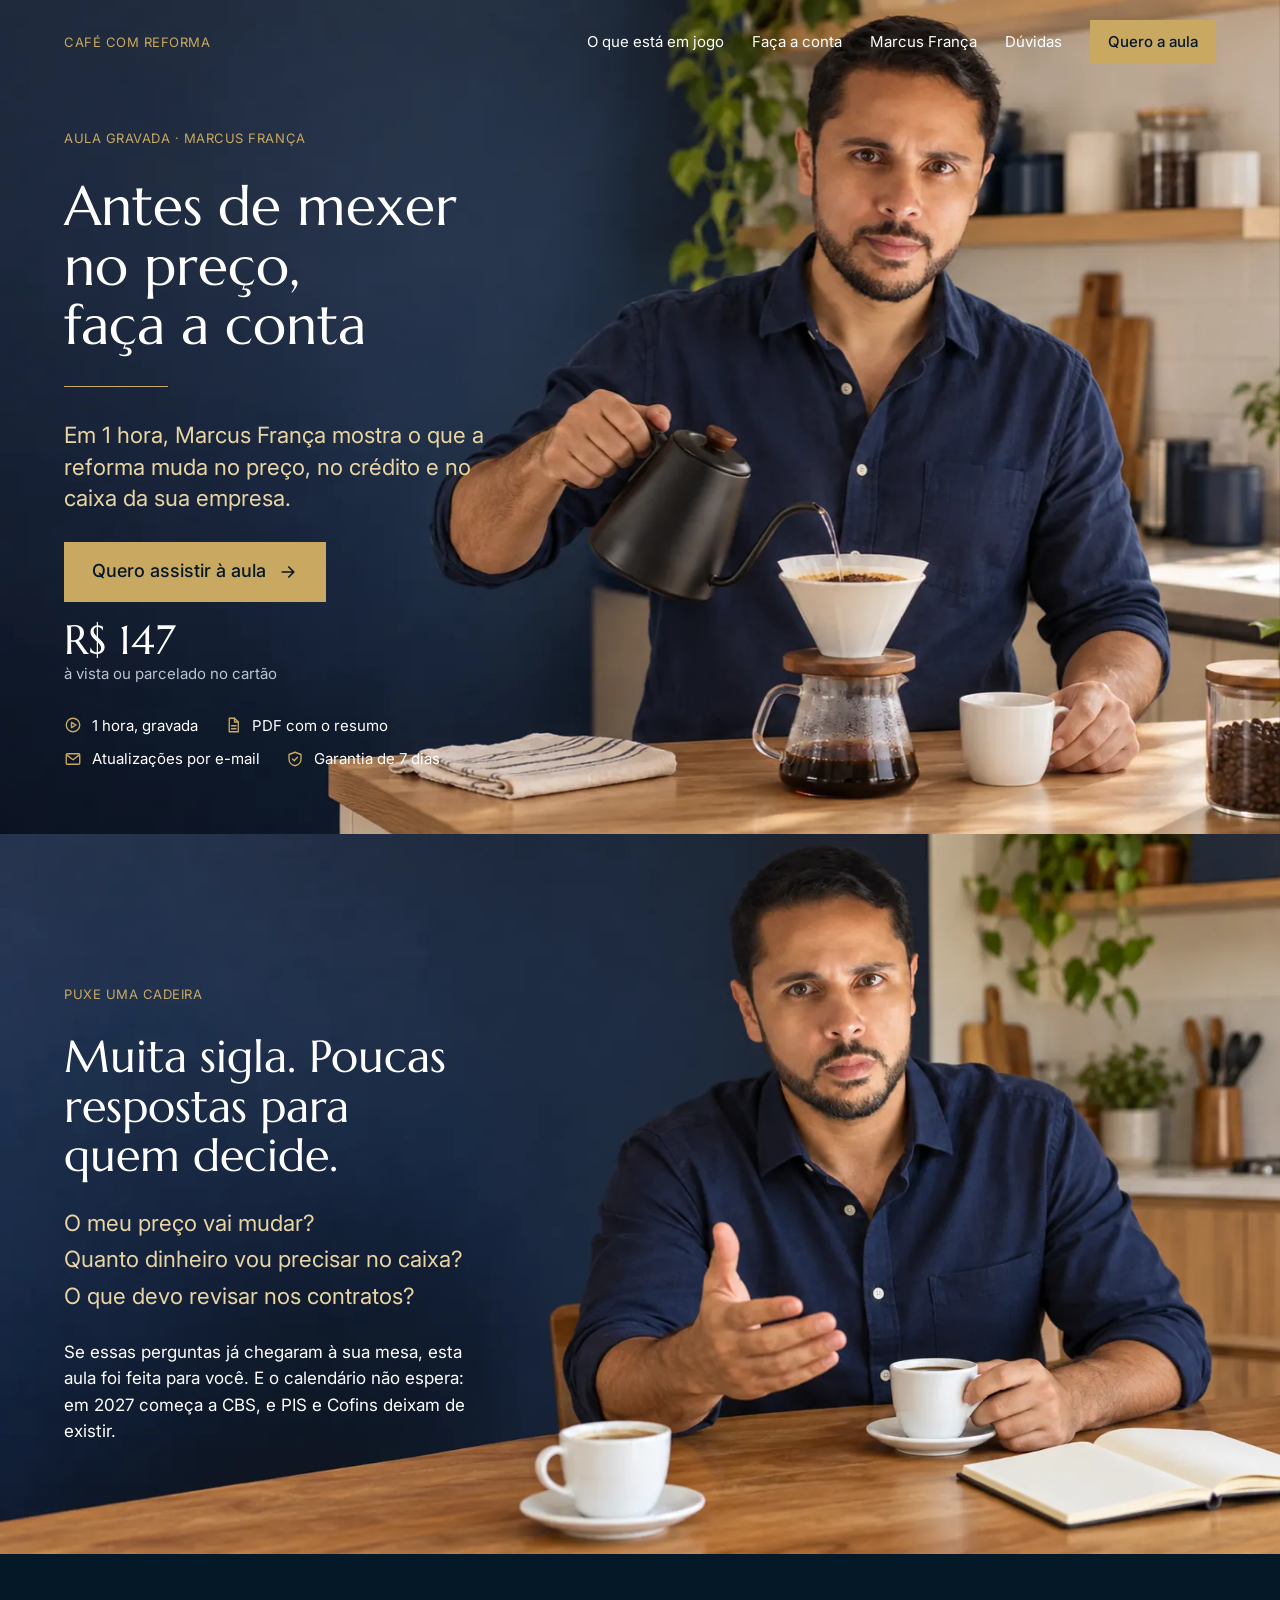
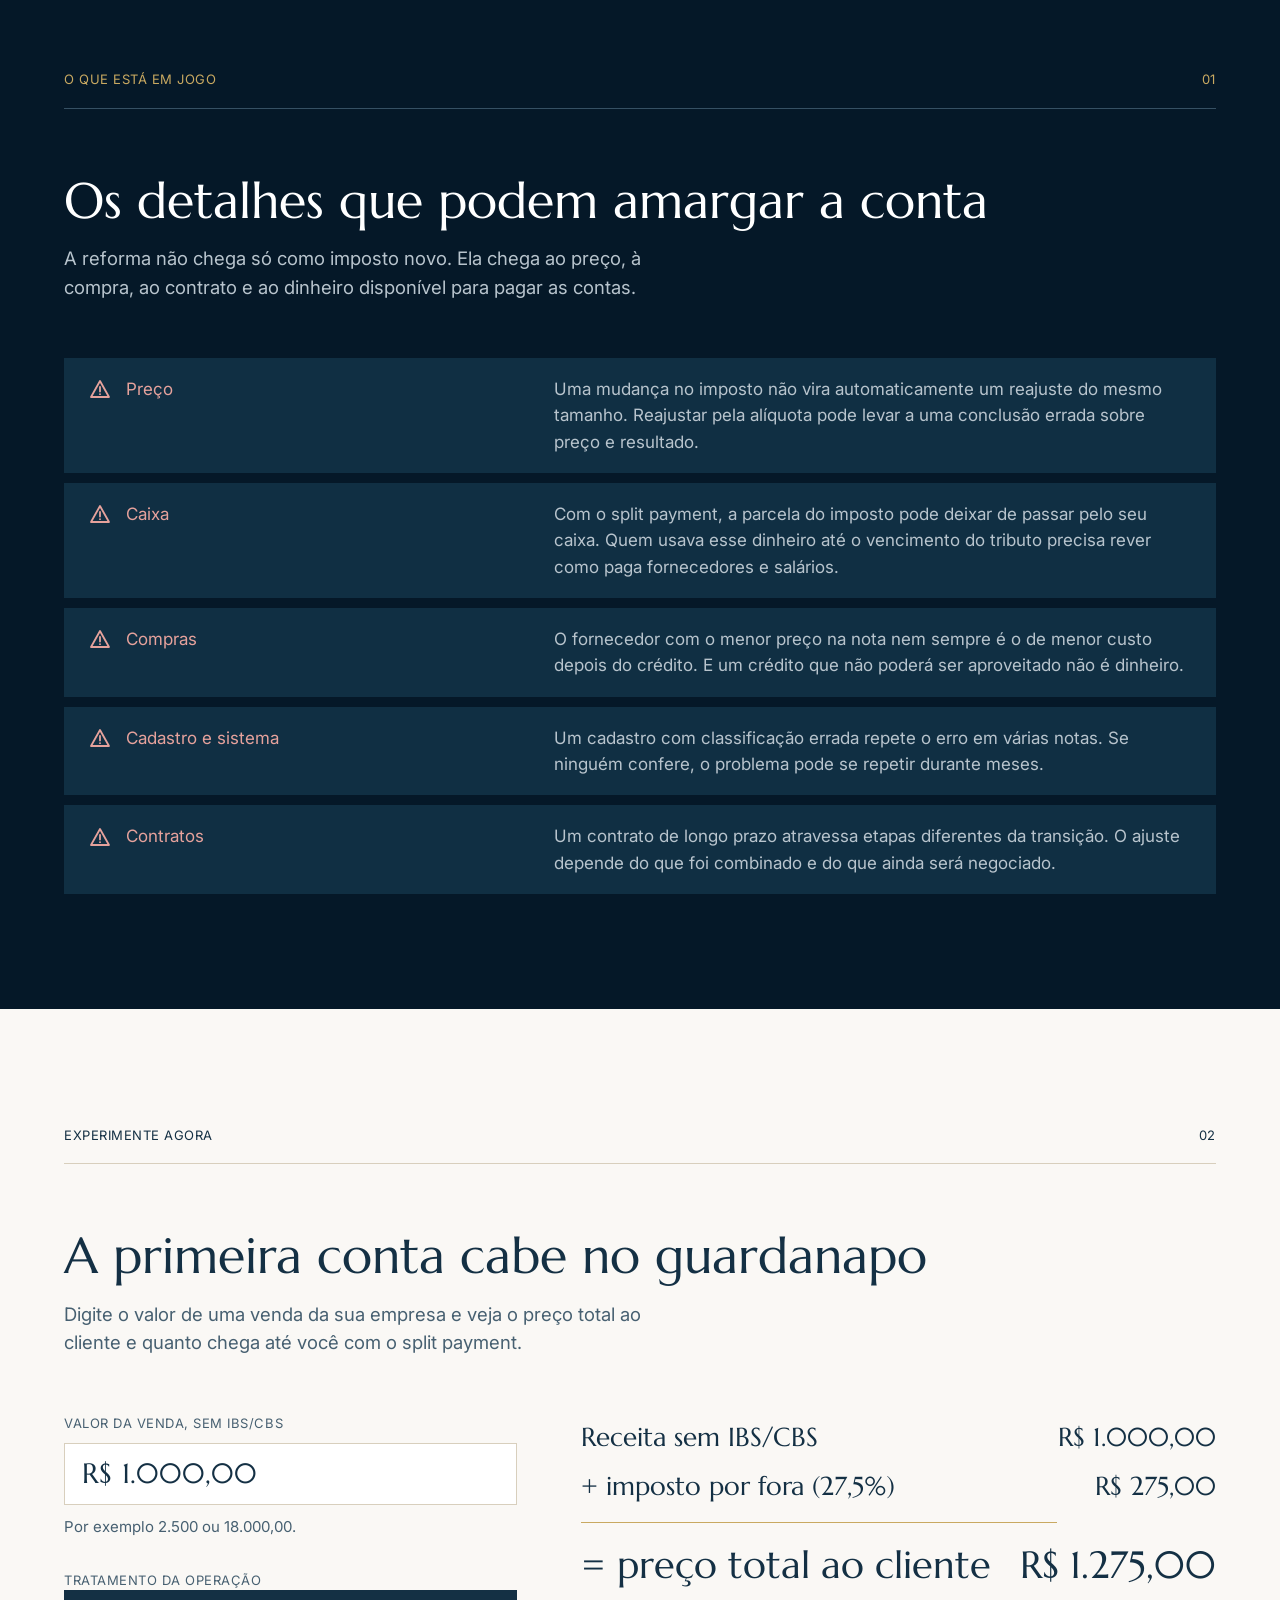
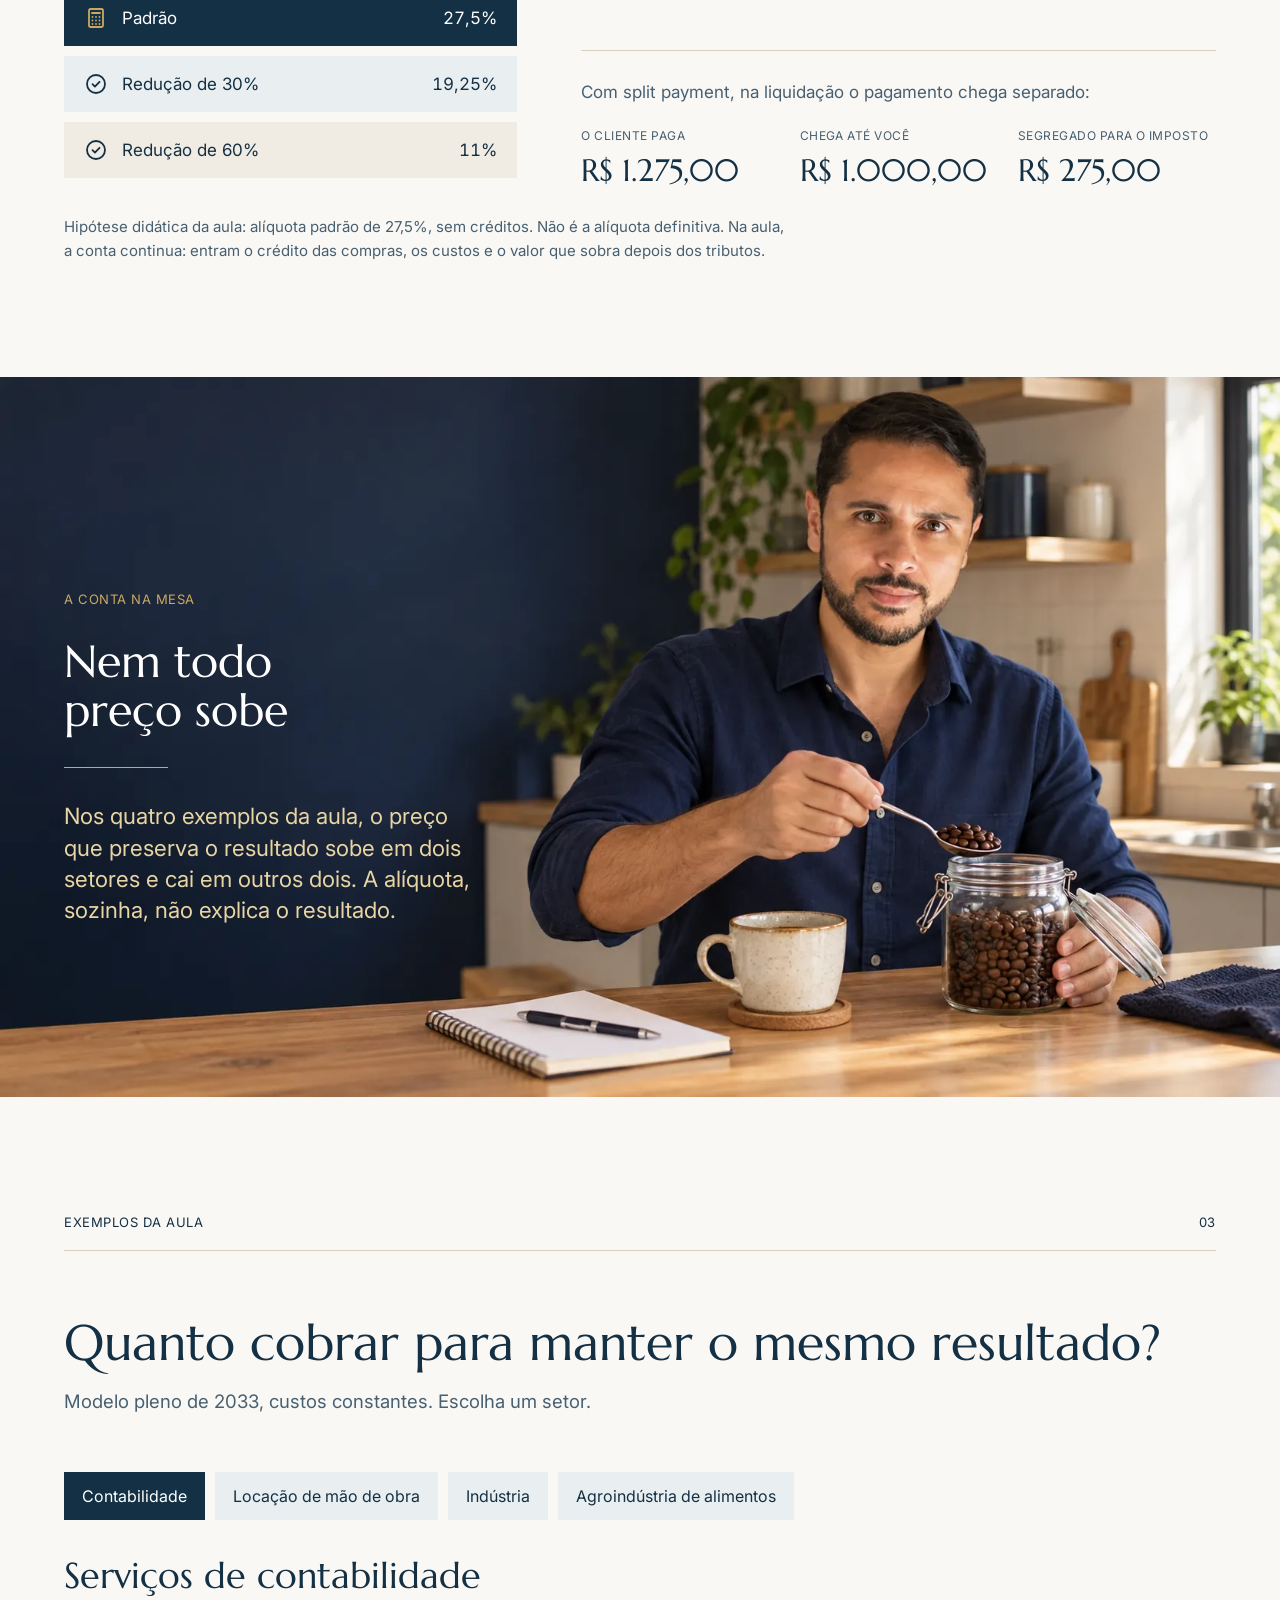
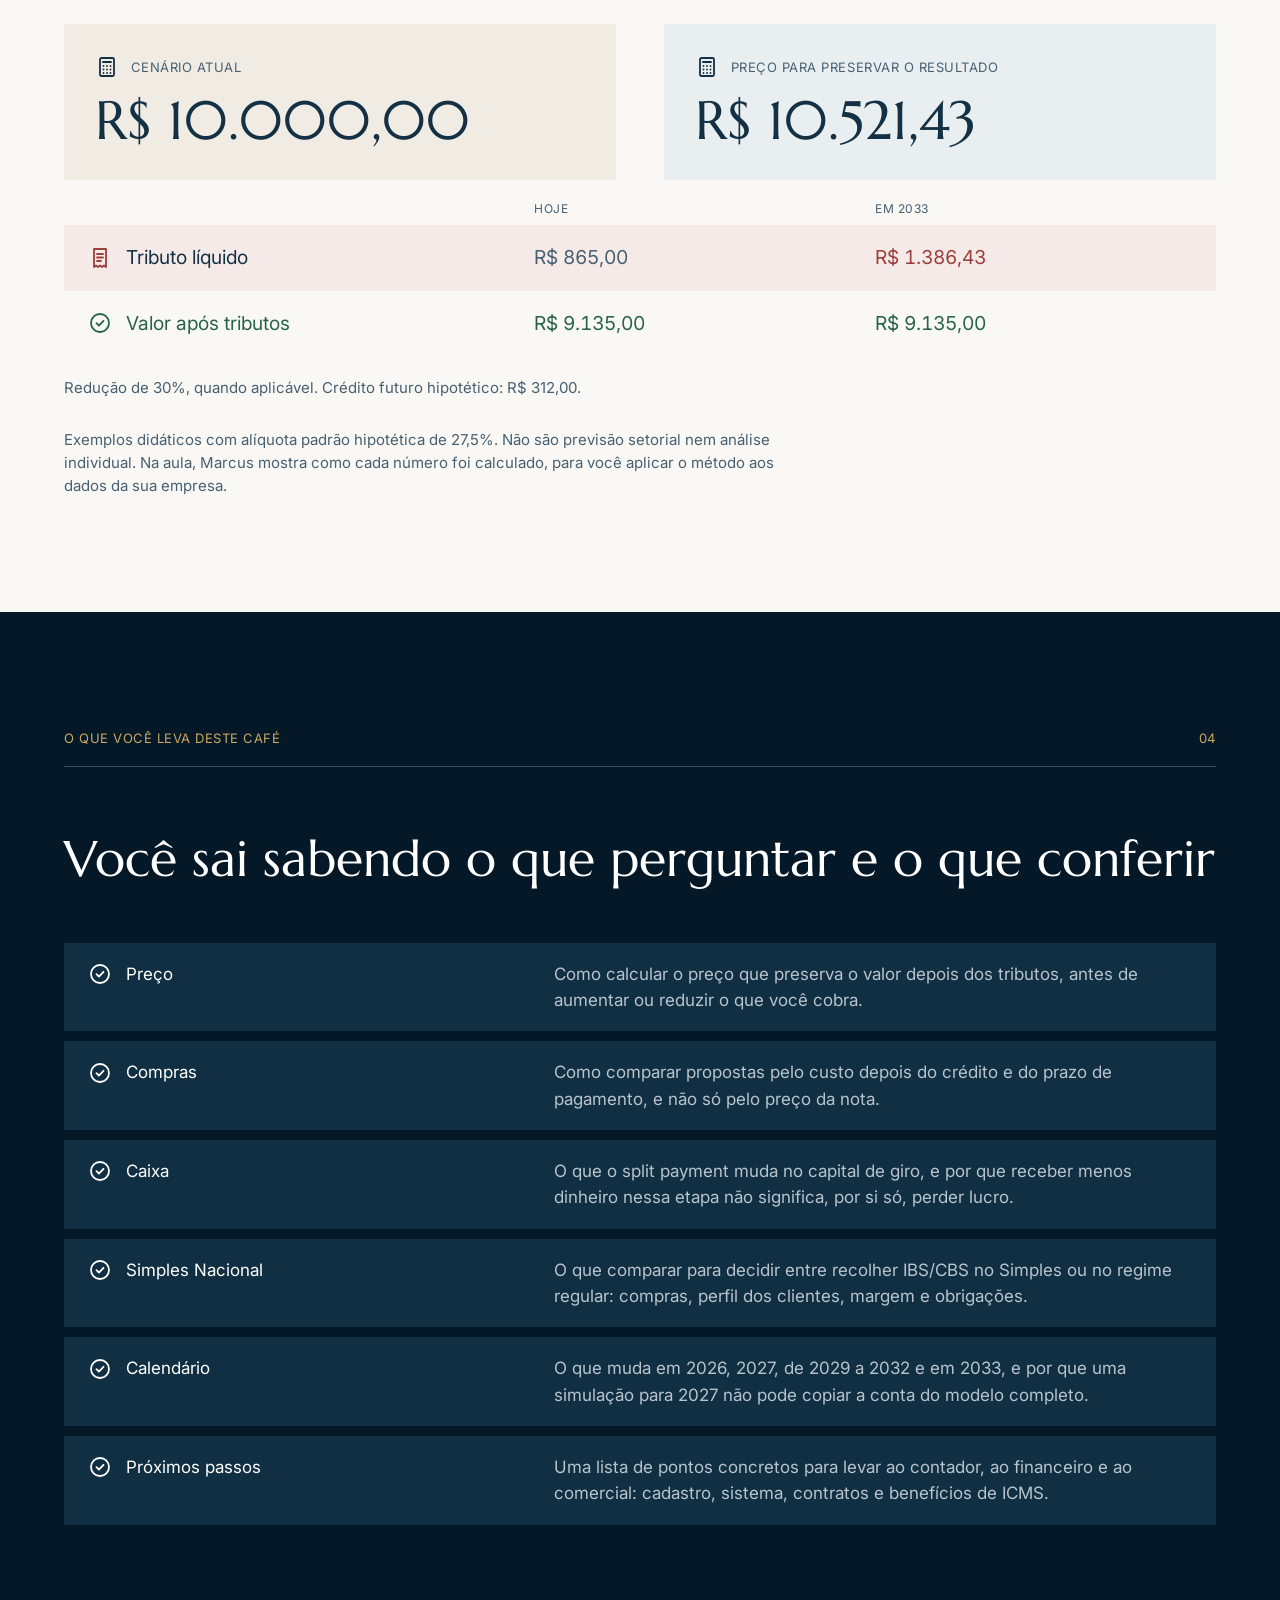
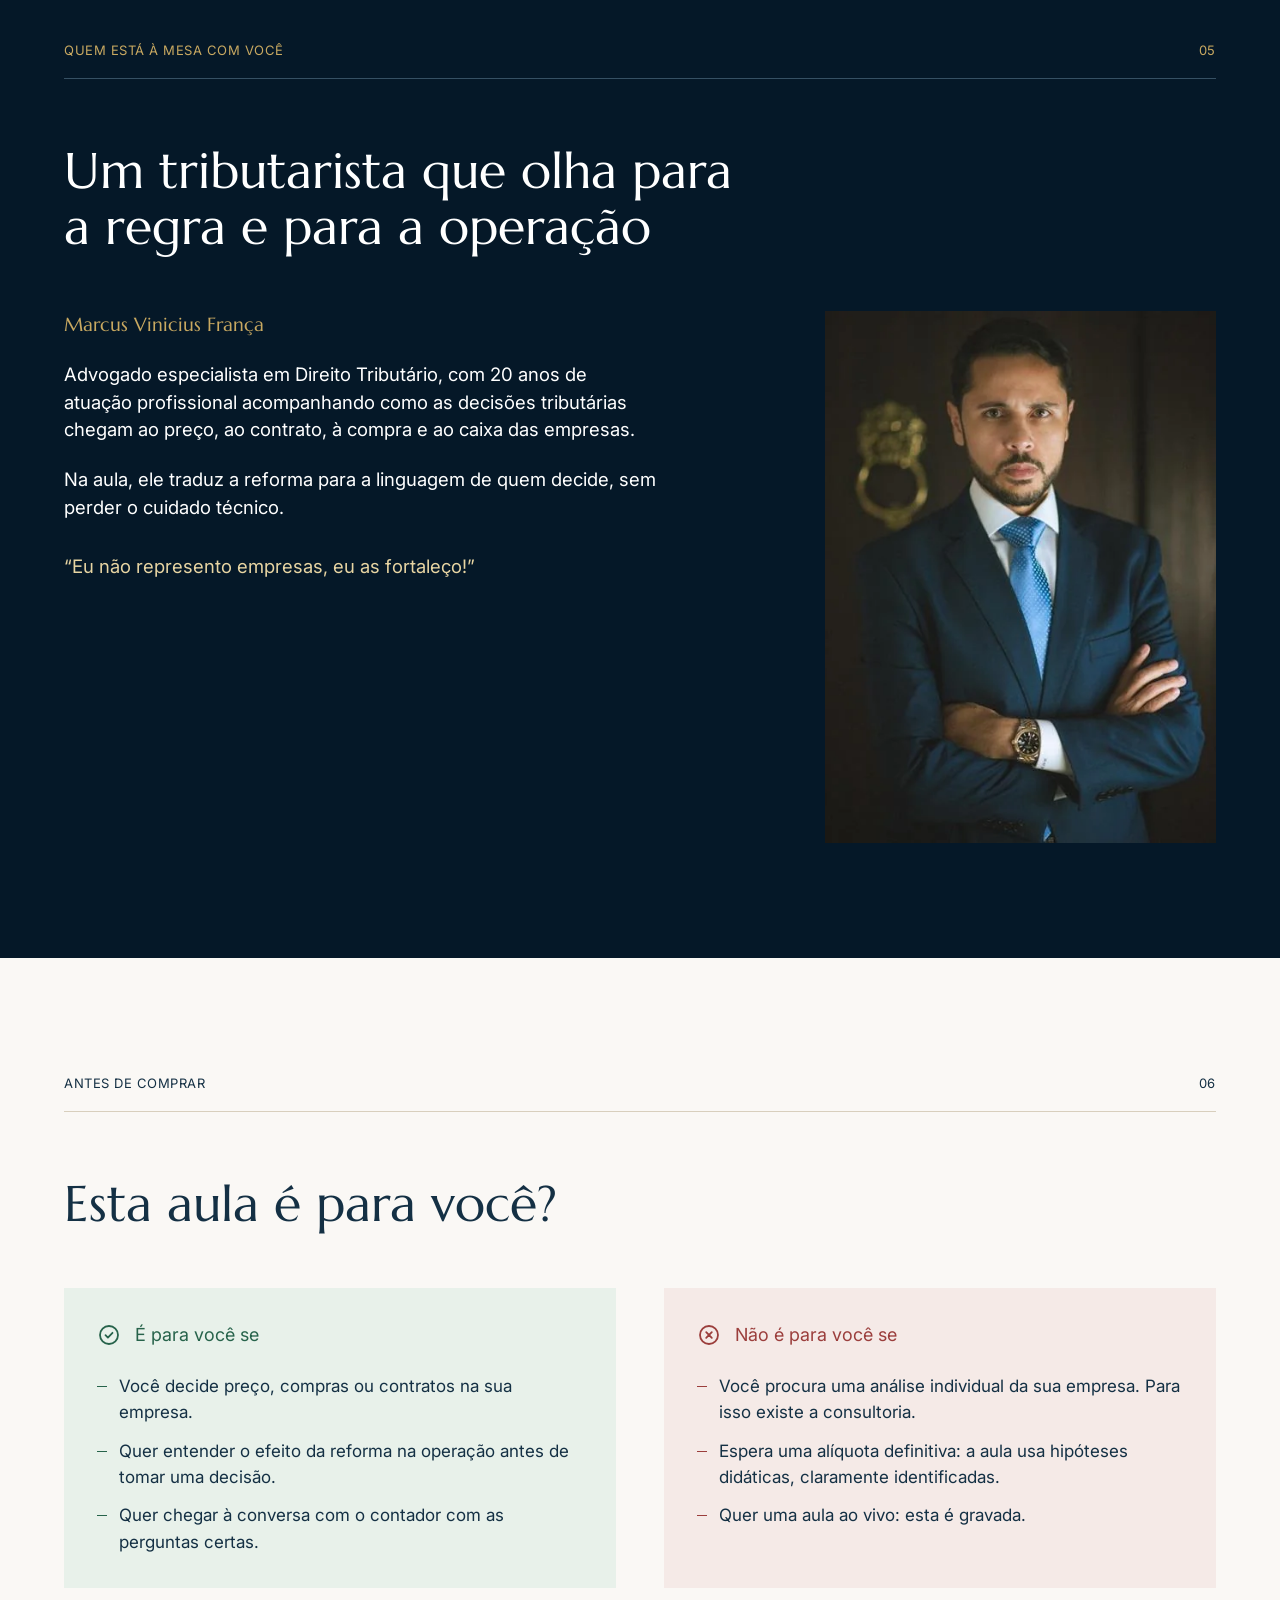
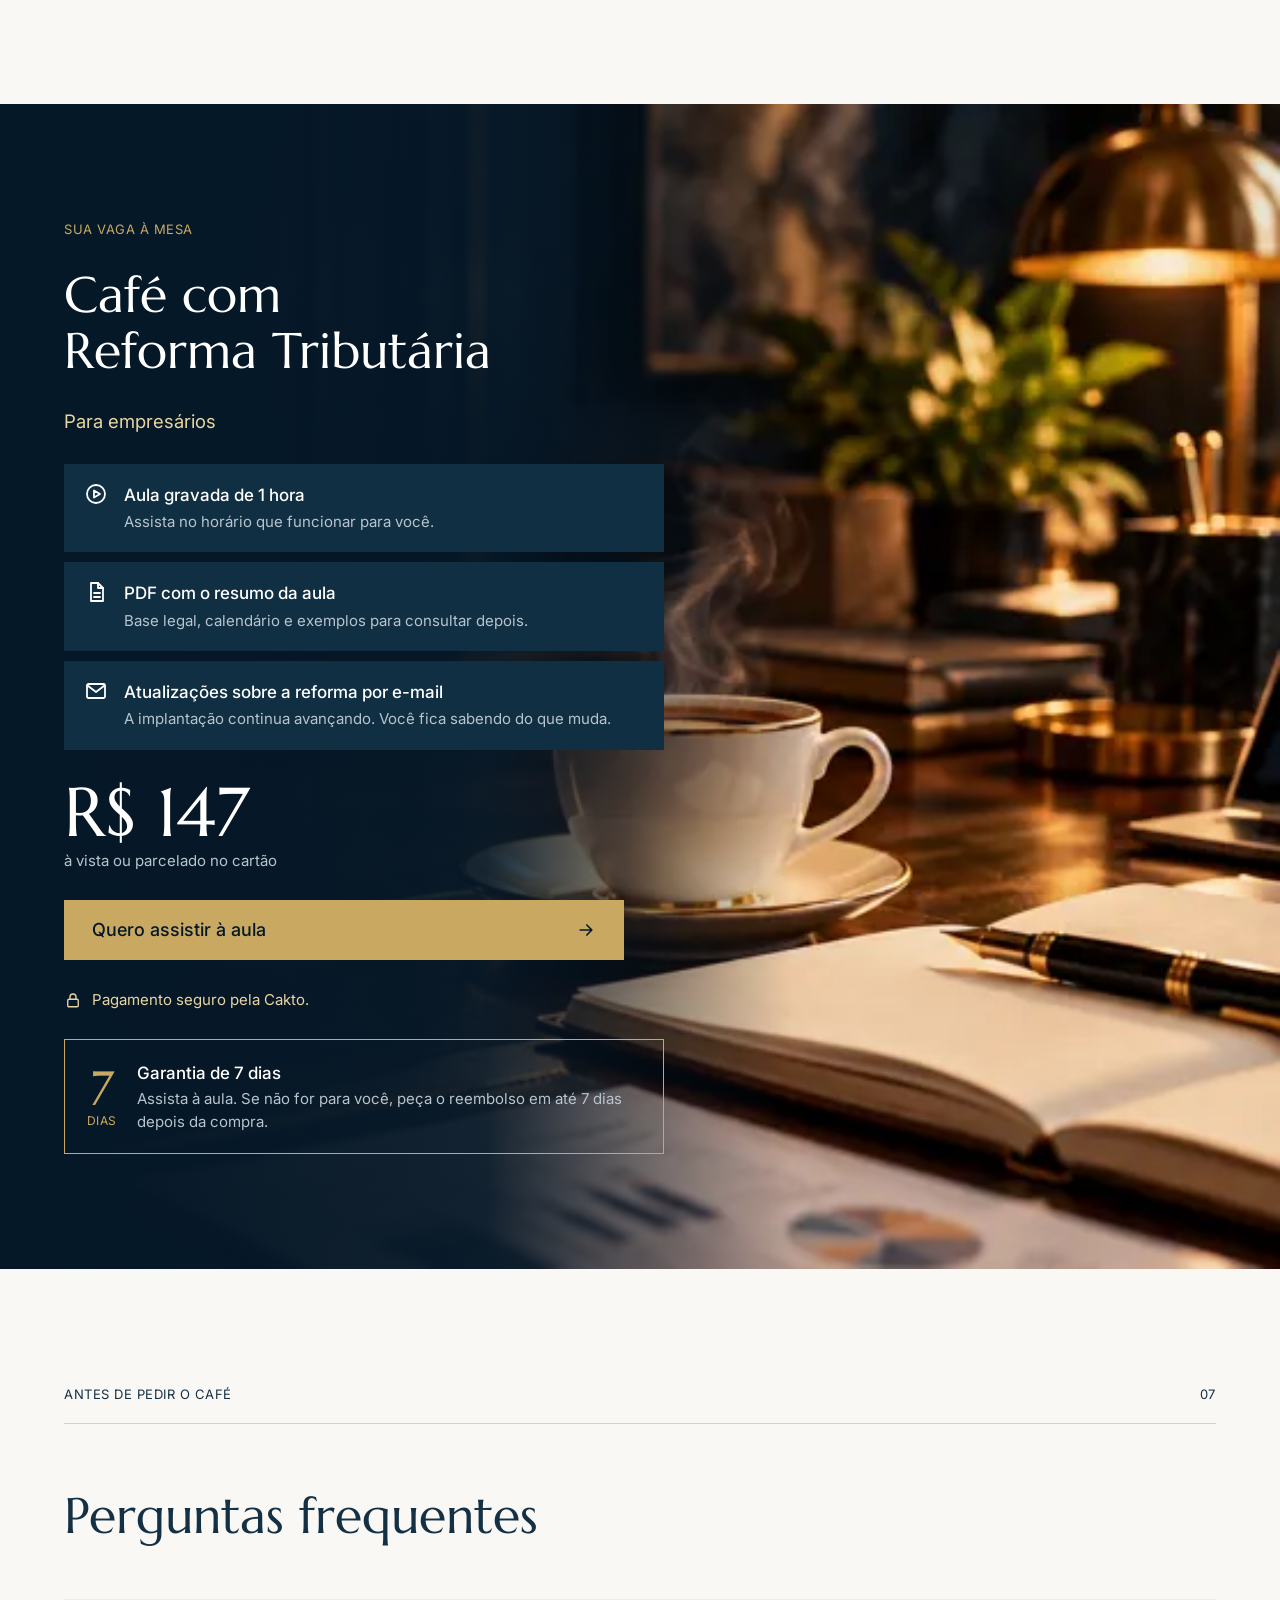
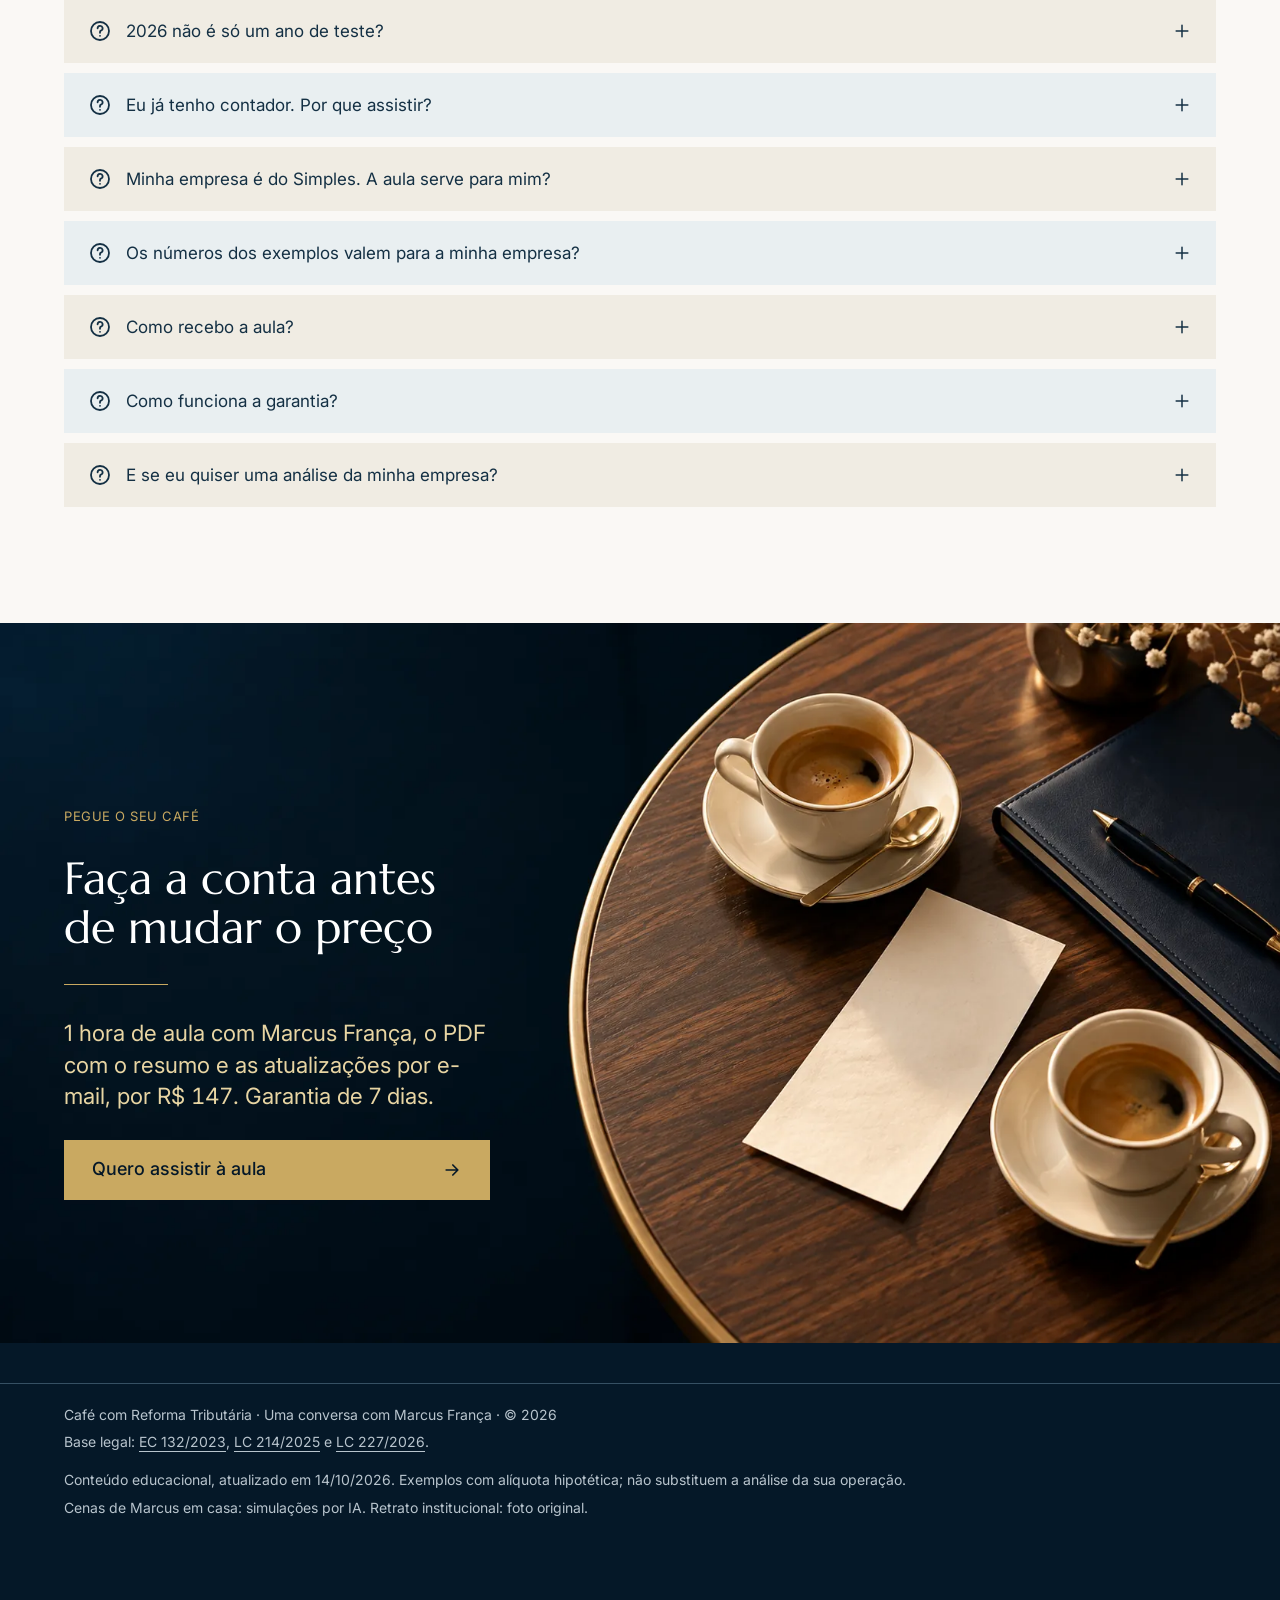
==== commit b905c989: "Reescreve as landing pages como páginas de venda A copy agora conduz para a compra: promessa na prim" ====
--- a/pages/cafe-reforma-empresarios/index.html
+++ b/pages/cafe-reforma-empresarios/index.html
@@ -3,16 +3,16 @@
   <head>
     <meta charset="utf-8" />
     <meta name="viewport" content="width=device-width, initial-scale=1" />
-    <title>Café com Reforma Tributária — aula gravada para empresários | Marcus França</title>
+    <title>Café com Reforma Tributária — antes de mexer no preço, faça a conta | Marcus França</title>
     <meta
       name="description"
-      content="Uma conversa sobre o caixa, os preços e o futuro da sua empresa. Aula gravada de 1 hora com Marcus França, PDF com resumo, atualizações por e-mail e garantia de 7 dias."
+      content="Aula gravada de 1 hora com Marcus França: o que a Reforma Tributária muda no preço, no crédito das compras e no caixa da sua empresa. PDF com resumo, atualizações por e-mail e garantia de 7 dias."
     />
     <meta name="theme-color" content="#051828" />
     <meta property="og:type" content="website" />
     <meta property="og:locale" content="pt_BR" />
-    <meta property="og:title" content="Café com Reforma Tributária — para empresários" />
-    <meta property="og:description" content="Meu preço muda? O crédito compensa? Como eu preparo o caixa? Aula gravada de 1 hora com Marcus França." />
+    <meta property="og:title" content="Antes de mexer no preço, faça a conta — Café com Reforma Tributária" />
+    <meta property="og:description" content="O meu preço vai mudar? Quanto vou precisar no caixa? O que revisar nos contratos? Aula gravada de 1 hora com Marcus França." />
     <meta property="og:image" content="img/og-cafe.jpg" />
 
     <link rel="preconnect" href="https://fonts.googleapis.com" />
@@ -43,9 +43,8 @@
       <symbol id="i-calc" viewBox="0 0 24 24"><rect x="5" y="3" width="14" height="18" rx="1.5" /><path d="M8 7h8M8.5 11h.01M12 11h.01M15.5 11h.01M8.5 14.5h.01M12 14.5h.01M15.5 14.5h.01M8.5 18h.01M12 18h.01M15.5 18h.01" /></symbol>
       <symbol id="i-recibo" viewBox="0 0 24 24"><path d="M6 3h12v18l-2-1.5L14 21l-2-1.5L10 21l-2-1.5L6 21z" /><path d="M9 8h6M9 11.5h6M9 15h4" /></symbol>
       <symbol id="i-ok" viewBox="0 0 24 24"><circle cx="12" cy="12" r="9" /><path d="M8.5 12.2l2.4 2.4 4.6-4.8" /></symbol>
+      <symbol id="i-x" viewBox="0 0 24 24"><circle cx="12" cy="12" r="9" /><path d="M9.2 9.2l5.6 5.6M14.8 9.2l-5.6 5.6" /></symbol>
       <symbol id="i-alerta" viewBox="0 0 24 24"><path d="M12 4l9 16H3z" /><path d="M12 10v4.5M12 17.2h.01" /></symbol>
-      <symbol id="i-lei" viewBox="0 0 24 24"><path d="M3 9.5L12 4l9 5.5M5 10v8M9.5 10v8M14.5 10v8M19 10v8M3.5 20.5h17" /></symbol>
-      <symbol id="i-engrenagem" viewBox="0 0 24 24"><circle cx="12" cy="12" r="3" /><path d="M12 2.8v2.4M12 18.8v2.4M21.2 12h-2.4M5.2 12H2.8M18.5 5.5l-1.7 1.7M7.2 16.8l-1.7 1.7M18.5 18.5l-1.7-1.7M7.2 7.2L5.5 5.5" /><circle cx="12" cy="12" r="6.2" /></symbol>
       <symbol id="i-doc" viewBox="0 0 24 24"><path d="M7 3h7l5 5v13H7z" /><path d="M14 3v5h5M10 13h6M10 17h6" /></symbol>
       <symbol id="i-play" viewBox="0 0 24 24"><circle cx="12" cy="12" r="9" /><path d="M10 8.5v7l6-3.5z" /></symbol>
       <symbol id="i-email" viewBox="0 0 24 24"><rect x="3" y="5" width="18" height="14" rx="1.5" /><path d="M3.5 6.5l8.5 6.5 8.5-6.5" /></symbol>
@@ -59,19 +58,19 @@
 
     <header class="topbar">
       <div class="wrap topbar__inner">
-        <a class="topbar__label" href="#topo">Marcus França</a>
+        <a class="topbar__label" href="#topo">Café com Reforma</a>
         <nav aria-label="Seções">
-          <a href="#assuntos">A aula</a>
-          <a href="#guardanapo">A conta</a>
-          <a href="#marcus">Quem conduz</a>
+          <a href="#em-jogo">O que está em jogo</a>
+          <a href="#guardanapo">Faça a conta</a>
+          <a href="#marcus">Marcus França</a>
           <a href="#duvidas">Dúvidas</a>
-          <a class="btn" href="#oferta">Comprar a aula</a>
+          <a class="btn" href="#oferta">Quero a aula</a>
         </nav>
       </div>
     </header>
 
     <main id="conteudo">
-      <!-- ============ CAPA (slide 1) ============ -->
+      <!-- ============ PRIMEIRA TELA ============ -->
       <section class="scene hero" id="topo" aria-labelledby="titulo">
         <figure class="scene__media">
           <img
@@ -85,9 +84,12 @@
           />
         </figure>
         <div class="scene__text">
-          <h1 id="titulo">Café com Reforma Tributária</h1>
+          <p class="scene__label">Aula gravada · Marcus França</p>
+          <h1 id="titulo">Antes de mexer no preço, faça a conta</h1>
           <hr class="gold-rule" />
-          <p class="scene__lead">Uma conversa sobre o caixa, os preços e o futuro da sua empresa</p>
+          <p class="scene__lead">
+            Em 1 hora, Marcus França mostra o que a reforma muda no preço, no crédito e no caixa da sua empresa.
+          </p>
           <div class="hero__offer">
             <a class="btn" href="#oferta" data-checkout="capa">
               Quero assistir à aula
@@ -99,7 +101,7 @@
             </div>
           </div>
           <ul class="hero__facts">
-            <li><svg class="ico" aria-hidden="true"><use href="#i-play" /></svg>Aula gravada de 1 hora</li>
+            <li><svg class="ico" aria-hidden="true"><use href="#i-play" /></svg>1 hora, gravada</li>
             <li><svg class="ico" aria-hidden="true"><use href="#i-doc" /></svg>PDF com o resumo</li>
             <li><svg class="ico" aria-hidden="true"><use href="#i-email" /></svg>Atualizações por e-mail</li>
             <li><svg class="ico" aria-hidden="true"><use href="#i-escudo" /></svg>Garantia de 7 dias</li>
@@ -107,8 +109,8 @@
         </div>
       </section>
 
-      <!-- ============ PUXE UMA CADEIRA (slide 2) ============ -->
-      <section class="scene" aria-labelledby="t-cadeira">
+      <!-- ============ AS PERGUNTAS DO EMPRESÁRIO ============ -->
+      <section class="scene" aria-labelledby="t-perguntas">
         <figure class="scene__media">
           <img
             src="img/cena-conversa-1672.webp"
@@ -122,164 +124,61 @@
         </figure>
         <div class="scene__text">
           <p class="scene__label reveal">Puxe uma cadeira</p>
-          <h2 class="reveal" id="t-cadeira">Vamos colocar a sua empresa nessa conversa?</h2>
+          <h2 class="reveal" id="t-perguntas">Muita sigla. Poucas respostas para quem decide.</h2>
           <ul class="questions-list reveal" style="--i: 1">
-            <li>Meu preço muda?</li>
-            <li>O crédito compensa?</li>
-            <li>Como eu preparo o caixa?</li>
+            <li>O meu preço vai mudar?</li>
+            <li>Quanto dinheiro vou precisar no caixa?</li>
+            <li>O que devo revisar nos contratos?</li>
           </ul>
           <p class="reveal" style="--i: 2">
-            A aula responde às três com a lei em mãos e com contas que você consegue refazer com os números da sua empresa.
+            Se essas perguntas já chegaram à sua mesa, esta aula foi feita para você. E o calendário não espera: em 2027 começa a
+            CBS, e PIS e Cofins deixam de existir.
           </p>
         </div>
       </section>
 
-      <!-- ============ QUATRO ASSUNTOS (slide 4) ============ -->
-      <section class="section navy" id="assuntos" aria-labelledby="t-assuntos">
-        <div class="wrap">
-          <div class="slide-top"><span>Marcus França</span><span>01</span></div>
-          <h2 class="slide-title reveal" id="t-assuntos">O café de hoje tem quatro assuntos</h2>
-          <ol class="agenda slide-body">
-            <li class="reveal">
-              <span class="agenda__n">01</span>
-              <h3>O que muda</h3>
-              <div class="agenda__desc">
-                <p>Base legal, novos tributos e transição.</p>
-                <ul>
-                  <li>IBS no lugar de ICMS e ISS; CBS no lugar de PIS e Cofins.</li>
-                  <li>IPI reduzido a zero em 2027, com exceções ligadas à Zona Franca de Manaus.</li>
-                  <li>Imposto Seletivo e, antes do consumo, o que muda na renda (LC 224/2025 e Lei 15.270/2025).</li>
-                </ul>
-              </div>
+      <!-- ============ O QUE ESTÁ EM JOGO ============ -->
+      <section class="section navy" id="em-jogo" aria-labelledby="t-em-jogo">
+        <div class="wrap">
+          <div class="slide-top"><span>O que está em jogo</span><span>01</span></div>
+          <h2 class="slide-title reveal" id="t-em-jogo">Os detalhes que podem amargar a conta</h2>
+          <p class="slide-sub reveal" style="--i: 1">A reforma não chega só como imposto novo. Ela chega ao preço, à compra, ao contrato e ao dinheiro disponível para pagar as contas.</p>
+          <ul class="rows slide-body">
+            <li class="row row--warn reveal">
+              <span class="row__label"><svg class="ico" aria-hidden="true"><use href="#i-alerta" /></svg>Preço</span>
+              <span class="row__desc">Uma mudança no imposto não vira automaticamente um reajuste do mesmo tamanho. Reajustar pela alíquota pode levar a uma conclusão errada sobre preço e resultado.</span>
             </li>
-            <li class="reveal">
-              <span class="agenda__n">02</span>
-              <h3>Onde pesa</h3>
-              <div class="agenda__desc">
-                <p>Crédito, capital de giro e contratos.</p>
-                <ul>
-                  <li>Débito e crédito na compra e na venda.</li>
-                  <li>Split payment: quem recebe cada parte do pagamento.</li>
-                  <li>Benefícios de ICMS que precisam entrar no plano.</li>
-                </ul>
-              </div>
+            <li class="row row--warn reveal" style="--i: 1">
+              <span class="row__label"><svg class="ico" aria-hidden="true"><use href="#i-alerta" /></svg>Caixa</span>
+              <span class="row__desc">Com o split payment, a parcela do imposto pode deixar de passar pelo seu caixa. Quem usava esse dinheiro até o vencimento do tributo precisa rever como paga fornecedores e salários.</span>
             </li>
-            <li class="reveal">
-              <span class="agenda__n">03</span>
-              <h3>Como decidir</h3>
-              <div class="agenda__desc">
-                <p>Preço e margem nos exemplos.</p>
-                <ul>
-                  <li>A conta do guardanapo: receita, imposto por fora e preço total.</li>
-                  <li>Quatro setores: contabilidade, mão de obra, indústria e agroindústria.</li>
-                  <li>Simples Nacional: IBS/CBS no Simples ou no regime regular.</li>
-                </ul>
-              </div>
+            <li class="row row--warn reveal" style="--i: 2">
+              <span class="row__label"><svg class="ico" aria-hidden="true"><use href="#i-alerta" /></svg>Compras</span>
+              <span class="row__desc">O fornecedor com o menor preço na nota nem sempre é o de menor custo depois do crédito. E um crédito que não poderá ser aproveitado não é dinheiro.</span>
             </li>
-            <li class="reveal">
-              <span class="agenda__n">04</span>
-              <h3>O próximo passo</h3>
-              <div class="agenda__desc">
-                <p>Preparação da empresa e atuação consultiva.</p>
-                <ul>
-                  <li>Cadastro, classificação fiscal e ERP prontos para 2026 e 2027.</li>
-                  <li>Apuração assistida: documento, recebimento e pagamento precisam fechar.</li>
-                </ul>
-              </div>
+            <li class="row row--warn reveal" style="--i: 3">
+              <span class="row__label"><svg class="ico" aria-hidden="true"><use href="#i-alerta" /></svg>Cadastro e sistema</span>
+              <span class="row__desc">Um cadastro com classificação errada repete o erro em várias notas. Se ninguém confere, o problema pode se repetir durante meses.</span>
             </li>
-          </ol>
-        </div>
-      </section>
-
-      <!-- ============ TRANSIÇÃO (slide 7) ============ -->
-      <section class="section ivory" aria-labelledby="t-transicao">
-        <div class="wrap">
-          <div class="slide-top"><span>Marcus França</span><span>02</span></div>
-          <h2 class="slide-title reveal" id="t-transicao">A transição não acontece de uma vez</h2>
-          <ol class="rows slide-body" aria-label="Calendário da transição">
-            <li class="row reveal"><span class="row__label"><svg class="ico" aria-hidden="true"><use href="#i-agenda" /></svg>2026</span><span class="row__desc">Testes de IBS/CBS e adaptação operacional.</span></li>
-            <li class="row reveal" style="--i: 1"><span class="row__label"><svg class="ico" aria-hidden="true"><use href="#i-agenda" /></svg>2027–2028</span><span class="row__desc">CBS, fim de PIS/Cofins e início do Imposto Seletivo.</span></li>
-            <li class="row reveal" style="--i: 2"><span class="row__label"><svg class="ico" aria-hidden="true"><use href="#i-agenda" /></svg>2029–2032</span><span class="row__desc">IBS cresce. ICMS e ISS diminuem.</span></li>
-            <li class="row reveal" style="--i: 3"><span class="row__label"><svg class="ico" aria-hidden="true"><use href="#i-agenda" /></svg>2033</span><span class="row__desc">Modelo pleno de IBS e fim de ICMS/ISS.</span></li>
-          </ol>
-          <p class="slide-note">EC 132/2023 · LC 214/2025</p>
-        </div>
-      </section>
-
-      <!-- ============ 2026 (slide 8) ============ -->
-      <section class="section navy" aria-labelledby="t-2026">
-        <div class="wrap">
-          <div class="slide-top"><span>Marcus França</span><span>03</span></div>
-          <h2 class="slide-title reveal" id="t-2026">2026: teste também exige preparo</h2>
-          <div class="cards slide-body">
-            <div class="card reveal">
-              <p class="card__head"><svg class="ico" aria-hidden="true"><use href="#i-agenda" /></svg>Na emissão</p>
-              <p>CBS de teste: 0,9%. IBS de teste: 0,1%.</p>
-              <p>Calendário e exigências variam por documento e regime.</p>
-            </div>
-            <div class="card reveal" style="--i: 1">
-              <p class="card__head"><svg class="ico" aria-hidden="true"><use href="#i-engrenagem" /></svg>Na rotina</p>
-              <p>Cadastro, classificação fiscal e ERP precisam funcionar juntos.</p>
-              <p>A dispensa de recolhimento depende das condições e obrigações aplicáveis.</p>
-            </div>
-          </div>
-          <p class="slide-note">O primeiro trabalho é operacional. A empresa precisa saber emitir e conferir.</p>
-        </div>
-      </section>
-
-      <!-- ============ O CRÉDITO MUDA O CUSTO (slide 14) ============ -->
-      <section class="scene" aria-labelledby="t-credito">
-        <figure class="scene__media">
-          <img
-            src="img/cena-coado-2-1672.webp"
-            srcset="img/cena-coado-2-900.webp 900w, img/cena-coado-2-1672.webp 1672w"
-            sizes="100vw"
-            width="1672"
-            height="941"
-            alt="Marcus França coando café em uma jarra de vidro"
-            loading="lazy"
-          />
-        </figure>
-        <div class="scene__text">
-          <p class="scene__label reveal">O que entra na sua operação</p>
-          <h2 class="reveal" id="t-credito">O crédito muda o custo da sua compra</h2>
-          <hr class="gold-rule reveal" />
-          <p class="scene__lead reveal" style="--i: 1">O preço da nota é só o começo da conta.</p>
-        </div>
-      </section>
-
-      <!-- ============ DÉBITO E CRÉDITO (slide 15) ============ -->
-      <section class="section ivory" aria-labelledby="t-debito">
-        <div class="wrap">
-          <div class="slide-top"><span>Marcus França</span><span>04</span></div>
-          <h2 class="slide-title reveal" id="t-debito">Vamos separar débito de crédito</h2>
-          <div class="cards slide-body">
-            <div class="card card--red reveal">
-              <p class="card__head"><svg class="ico" aria-hidden="true"><use href="#i-alerta" /></svg>Na venda</p>
-              <p>A operação pode gerar débito de IBS/CBS.</p>
-              <p>O enquadramento define o tratamento do fornecimento.</p>
-            </div>
-            <div class="card card--green reveal" style="--i: 1">
-              <p class="card__head"><svg class="ico" aria-hidden="true"><use href="#i-ok" /></svg>Na compra</p>
-              <p>A aquisição pode gerar crédito, conforme os requisitos legais.</p>
-              <p>Documento correto e condições de apropriação precisam caminhar juntos.</p>
-            </div>
-          </div>
-          <p class="slide-note">Crédito elegível e prazo de aproveitamento influenciam o resultado.</p>
-        </div>
-      </section>
-
-      <!-- ============ GUARDANAPO (slides 21 e 27) ============ -->
-      <section class="section ivory" id="guardanapo" aria-labelledby="t-guardanapo" style="padding-top: 0">
-        <div class="wrap">
-          <div class="slide-top"><span>Marcus França</span><span>05</span></div>
-          <h2 class="slide-title reveal" id="t-guardanapo">Uma conta que cabe no guardanapo</h2>
-          <p class="slide-sub reveal" style="--i: 1">Digite um valor e escolha o tratamento. É a mesma conta que abre a parte de preços da aula.</p>
+            <li class="row row--warn reveal" style="--i: 4">
+              <span class="row__label"><svg class="ico" aria-hidden="true"><use href="#i-alerta" /></svg>Contratos</span>
+              <span class="row__desc">Um contrato de longo prazo atravessa etapas diferentes da transição. O ajuste depende do que foi combinado e do que ainda será negociado.</span>
+            </li>
+          </ul>
+        </div>
+      </section>
+
+      <!-- ============ FAÇA A CONTA ============ -->
+      <section class="section ivory" id="guardanapo" aria-labelledby="t-guardanapo">
+        <div class="wrap">
+          <div class="slide-top"><span>Experimente agora</span><span>02</span></div>
+          <h2 class="slide-title reveal" id="t-guardanapo">A primeira conta cabe no guardanapo</h2>
+          <p class="slide-sub reveal" style="--i: 1">Digite o valor de uma venda da sua empresa e veja o preço total ao cliente e quanto chega até você com o split payment.</p>
 
           <div class="napkin slide-body">
             <form id="conta" novalidate>
               <div class="field">
-                <label for="valor">Receita sem IBS/CBS</label>
+                <label for="valor">Valor da venda, sem IBS/CBS</label>
                 <div class="money">
                   <span aria-hidden="true">R$</span>
                   <input id="valor" name="valor" type="text" inputmode="decimal" autocomplete="off" value="1.000,00" aria-describedby="valor-dica" />
@@ -317,21 +216,21 @@
                 <p class="split__intro">Com split payment, na liquidação o pagamento chega separado:</p>
                 <dl class="split__cols">
                   <div><dt>O cliente paga</dt><dd id="r-cliente">R$ 1.275,00</dd></div>
-                  <div><dt>O fornecedor recebe</dt><dd id="r-fornecedor">R$ 1.000,00</dd></div>
-                  <div><dt>Tributos no exemplo</dt><dd id="r-tributo">R$ 275,00</dd></div>
+                  <div><dt>Chega até você</dt><dd id="r-fornecedor">R$ 1.000,00</dd></div>
+                  <div><dt>Segregado para o imposto</dt><dd id="r-tributo">R$ 275,00</dd></div>
                 </dl>
               </div>
             </div>
           </div>
 
           <p class="slide-note">
-            Hipótese didática: alíquota padrão de 27,5%, sem créditos ou recolhimentos anteriores. Não é uma alíquota definitiva.
-            A retenção efetiva pode variar. A margem também depende dos custos e dos créditos que a operação pode aproveitar.
+            Hipótese didática da aula: alíquota padrão de 27,5%, sem créditos. Não é a alíquota definitiva. Na aula, a conta continua:
+            entram o crédito das compras, os custos e o valor que sobra depois dos tributos.
           </p>
         </div>
       </section>
 
-      <!-- ============ A CONTA NA MESA (slide 26) ============ -->
+      <!-- ============ NEM TODO PREÇO SOBE ============ -->
       <section class="scene" aria-labelledby="t-conta-mesa">
         <figure class="scene__media">
           <img
@@ -346,18 +245,20 @@
         </figure>
         <div class="scene__text">
           <p class="scene__label reveal">A conta na mesa</p>
-          <h2 class="reveal" id="t-conta-mesa">Vamos fazer a conta antes de mudar o preço</h2>
+          <h2 class="reveal" id="t-conta-mesa">Nem todo preço sobe</h2>
           <hr class="gold-rule reveal" />
-          <p class="scene__lead reveal" style="--i: 1">Preço total, imposto e margem são partes diferentes da conversa.</p>
-        </div>
-      </section>
-
-      <!-- ============ CASOS (slides 29 a 32) ============ -->
+          <p class="scene__lead reveal" style="--i: 1">
+            Nos quatro exemplos da aula, o preço que preserva o resultado sobe em dois setores e cai em outros dois. A alíquota,
+            sozinha, não explica o resultado.
+          </p>
+        </div>
+      </section>
+
       <section class="section ivory" aria-labelledby="t-casos">
         <div class="wrap">
-          <div class="slide-top"><span>Marcus França</span><span>06</span></div>
-          <h2 class="slide-title reveal" id="t-casos">O imposto muda. O resultado precisa de um plano.</h2>
-          <p class="slide-sub reveal" style="--i: 1">Quatro exemplos da aula, no modelo pleno de 2033, mantendo o valor após tributos com custos constantes.</p>
+          <div class="slide-top"><span>Exemplos da aula</span><span>03</span></div>
+          <h2 class="slide-title reveal" id="t-casos">Quanto cobrar para manter o mesmo resultado?</h2>
+          <p class="slide-sub reveal" style="--i: 1">Modelo pleno de 2033, custos constantes. Escolha um setor.</p>
 
           <div class="slide-body">
             <div class="tabs" role="tablist" aria-label="Setores" hidden>
@@ -376,7 +277,6 @@
               <div class="case__head" aria-hidden="true"><span></span><span>Hoje</span><span>Em 2033</span></div>
               <p class="case__row case__row--red"><span><svg class="ico" aria-hidden="true"><use href="#i-recibo" /></svg>Tributo líquido</span><span>R$ 865,00</span><span>R$ 1.386,43</span></p>
               <p class="case__row case__row--ok"><span><svg class="ico" aria-hidden="true"><use href="#i-ok" /></svg>Valor após tributos</span><span>R$ 9.135,00</span><span>R$ 9.135,00</span></p>
-              <p class="case__ok-note">Resultado preservado no exemplo, com custos constantes.</p>
               <p class="case__note">Redução de 30%, quando aplicável. Crédito futuro hipotético: R$ 312,00.</p>
             </article>
 
@@ -389,8 +289,7 @@
               <div class="case__head" aria-hidden="true"><span></span><span>Hoje</span><span>Em 2033</span></div>
               <p class="case__row case__row--red"><span><svg class="ico" aria-hidden="true"><use href="#i-recibo" /></svg>Tributo líquido</span><span>R$ 1.333,00</span><span>R$ 2.160,30</span></p>
               <p class="case__row case__row--ok"><span><svg class="ico" aria-hidden="true"><use href="#i-ok" /></svg>Valor após tributos</span><span>R$ 8.667,00</span><span>R$ 8.667,00</span></p>
-              <p class="case__ok-note">Resultado preservado no exemplo, com custos constantes.</p>
-              <p class="case__note">Operação com alíquota padrão hipotética. Crédito futuro hipotético: R$ 175,00.</p>
+              <p class="case__note">Alíquota padrão hipotética. Crédito futuro hipotético: R$ 175,00. O reajuste ainda depende do contrato e da negociação.</p>
             </article>
 
             <article class="case" id="caso-industria" aria-labelledby="aba-industria">
@@ -402,8 +301,7 @@
               <div class="case__head" aria-hidden="true"><span></span><span>Hoje</span><span>Em 2033</span></div>
               <p class="case__row case__row--fall"><span><svg class="ico" aria-hidden="true"><use href="#i-recibo" /></svg>Tributo líquido</span><span>R$ 1.355,00</span><span>R$ 1.132,78</span></p>
               <p class="case__row case__row--ok"><span><svg class="ico" aria-hidden="true"><use href="#i-ok" /></svg>Valor após tributos</span><span>R$ 9.145,00</span><span>R$ 9.145,00</span></p>
-              <p class="case__ok-note">Resultado preservado no exemplo, com custos constantes.</p>
-              <p class="case__note">Exemplo com tributos atuais e créditos informados. Crédito futuro hipotético: R$ 1.084,00.</p>
+              <p class="case__note">Crédito futuro hipotético: R$ 1.084,00. O mesmo resultado com um preço total menor, por causa do crédito. Não vale automaticamente para toda indústria.</p>
             </article>
 
             <article class="case" id="caso-agro" aria-labelledby="aba-agro">
@@ -415,30 +313,79 @@
               <div class="case__head" aria-hidden="true"><span></span><span>Hoje</span><span>Em 2033</span></div>
               <p class="case__row case__row--fall"><span><svg class="ico" aria-hidden="true"><use href="#i-recibo" /></svg>Tributo líquido</span><span>R$ 1.217,00</span><span>R$ 338,98</span></p>
               <p class="case__row case__row--ok"><span><svg class="ico" aria-hidden="true"><use href="#i-ok" /></svg>Valor após tributos</span><span>R$ 8.783,00</span><span>R$ 8.783,00</span></p>
-              <p class="case__ok-note">Resultado preservado no exemplo, com custos constantes.</p>
               <p class="case__note">Produto hipotético com redução de 60%. Crédito futuro hipotético: R$ 565,00.</p>
             </article>
           </div>
 
-          <p class="slide-note">Exemplos didáticos com alíquota padrão hipotética de 27,5%. Os resultados não constituem previsão setorial nem análise individual.</p>
-        </div>
-      </section>
-
-      <!-- ============ DETALHES QUE AMARGAM (slide 25) ============ -->
-      <section class="section navy" aria-labelledby="t-detalhes">
-        <div class="wrap">
-          <div class="slide-top"><span>Marcus França</span><span>07</span></div>
-          <h2 class="slide-title reveal" id="t-detalhes">Os detalhes que podem amargar a conta</h2>
+          <p class="slide-note">Exemplos didáticos com alíquota padrão hipotética de 27,5%. Não são previsão setorial nem análise individual. Na aula, Marcus mostra como cada número foi calculado, para você aplicar o método aos dados da sua empresa.</p>
+        </div>
+      </section>
+
+      <!-- ============ O QUE VOCÊ LEVA ============ -->
+      <section class="section navy" aria-labelledby="t-leva">
+        <div class="wrap">
+          <div class="slide-top"><span>O que você leva deste café</span><span>04</span></div>
+          <h2 class="slide-title reveal" id="t-leva">Você sai sabendo o que perguntar e o que conferir</h2>
           <ul class="rows slide-body">
-            <li class="row row--warn reveal"><span class="row__label"><svg class="ico" aria-hidden="true"><use href="#i-alerta" /></svg>Cadastro</span><span class="row__desc">Classificação fiscal inconsistente.</span></li>
-            <li class="row row--warn reveal" style="--i: 1"><span class="row__label"><svg class="ico" aria-hidden="true"><use href="#i-alerta" /></svg>Sistema</span><span class="row__desc">ERP sem parametrização para a operação.</span></li>
-            <li class="row row--warn reveal" style="--i: 2"><span class="row__label"><svg class="ico" aria-hidden="true"><use href="#i-alerta" /></svg>Conciliação</span><span class="row__desc">Documento, pagamento e crédito divergentes.</span></li>
-            <li class="row row--warn reveal" style="--i: 3"><span class="row__label"><svg class="ico" aria-hidden="true"><use href="#i-alerta" /></svg>Contrato</span><span class="row__desc">Alterações tributárias sem tratamento negociado.</span></li>
+            <li class="row reveal"><span class="row__label"><svg class="ico" aria-hidden="true"><use href="#i-ok" /></svg>Preço</span><span class="row__desc">Como calcular o preço que preserva o valor depois dos tributos, antes de aumentar ou reduzir o que você cobra.</span></li>
+            <li class="row reveal" style="--i: 1"><span class="row__label"><svg class="ico" aria-hidden="true"><use href="#i-ok" /></svg>Compras</span><span class="row__desc">Como comparar propostas pelo custo depois do crédito e do prazo de pagamento, e não só pelo preço da nota.</span></li>
+            <li class="row reveal" style="--i: 2"><span class="row__label"><svg class="ico" aria-hidden="true"><use href="#i-ok" /></svg>Caixa</span><span class="row__desc">O que o split payment muda no capital de giro, e por que receber menos dinheiro nessa etapa não significa, por si só, perder lucro.</span></li>
+            <li class="row reveal" style="--i: 3"><span class="row__label"><svg class="ico" aria-hidden="true"><use href="#i-ok" /></svg>Simples Nacional</span><span class="row__desc">O que comparar para decidir entre recolher IBS/CBS no Simples ou no regime regular: compras, perfil dos clientes, margem e obrigações.</span></li>
+            <li class="row reveal" style="--i: 4"><span class="row__label"><svg class="ico" aria-hidden="true"><use href="#i-ok" /></svg>Calendário</span><span class="row__desc">O que muda em 2026, 2027, de 2029 a 2032 e em 2033, e por que uma simulação para 2027 não pode copiar a conta do modelo completo.</span></li>
+            <li class="row reveal" style="--i: 5"><span class="row__label"><svg class="ico" aria-hidden="true"><use href="#i-ok" /></svg>Próximos passos</span><span class="row__desc">Uma lista de pontos concretos para levar ao contador, ao financeiro e ao comercial: cadastro, sistema, contratos e benefícios de ICMS.</span></li>
           </ul>
         </div>
       </section>
 
-      <!-- ============ OFERTA (slides 38 e 39) ============ -->
+      <!-- ============ QUEM CONDUZ ============ -->
+      <section class="section navy" id="marcus" aria-labelledby="t-marcus" style="padding-top: 0">
+        <div class="wrap">
+          <div class="slide-top"><span>Quem está à mesa com você</span><span>05</span></div>
+          <h2 class="slide-title reveal" id="t-marcus">Um tributarista que olha para a regra e para a operação</h2>
+          <div class="host">
+            <div class="host__text">
+              <p class="host__name reveal">Marcus Vinicius França</p>
+              <p class="reveal">
+                Advogado especialista em Direito Tributário, com 20 anos de atuação profissional acompanhando como as decisões
+                tributárias chegam ao preço, ao contrato, à compra e ao caixa das empresas.
+              </p>
+              <p class="reveal">Na aula, ele traduz a reforma para a linguagem de quem decide, sem perder o cuidado técnico.</p>
+              <blockquote class="reveal"><p>“Eu não represento empresas, eu as fortaleço!”</p></blockquote>
+            </div>
+            <figure class="host__media reveal" style="--i: 1">
+              <img src="img/marcus-retrato.webp" width="456" height="620" alt="Retrato de Marcus França, de terno azul e braços cruzados" loading="lazy" />
+            </figure>
+          </div>
+        </div>
+      </section>
+
+      <!-- ============ PARA QUEM É ============ -->
+      <section class="section ivory" aria-labelledby="t-para-quem">
+        <div class="wrap">
+          <div class="slide-top"><span>Antes de comprar</span><span>06</span></div>
+          <h2 class="slide-title reveal" id="t-para-quem">Esta aula é para você?</h2>
+          <div class="cards slide-body">
+            <div class="card card--green reveal">
+              <p class="card__head"><svg class="ico" aria-hidden="true"><use href="#i-ok" /></svg>É para você se</p>
+              <ul class="list-check">
+                <li>Você decide preço, compras ou contratos na sua empresa.</li>
+                <li>Quer entender o efeito da reforma na operação antes de tomar uma decisão.</li>
+                <li>Quer chegar à conversa com o contador com as perguntas certas.</li>
+              </ul>
+            </div>
+            <div class="card card--red reveal" style="--i: 1">
+              <p class="card__head"><svg class="ico" aria-hidden="true"><use href="#i-x" /></svg>Não é para você se</p>
+              <ul class="list-check">
+                <li>Você procura uma análise individual da sua empresa. Para isso existe a consultoria.</li>
+                <li>Espera uma alíquota definitiva: a aula usa hipóteses didáticas, claramente identificadas.</li>
+                <li>Quer uma aula ao vivo: esta é gravada.</li>
+              </ul>
+            </div>
+          </div>
+        </div>
+      </section>
+
+      <!-- ============ OFERTA ============ -->
       <section class="offer navy" id="oferta" aria-labelledby="t-oferta">
         <figure class="offer__media">
           <img
@@ -459,7 +406,7 @@
             <ul class="includes">
               <li><svg class="ico" aria-hidden="true"><use href="#i-play" /></svg><div><strong>Aula gravada de 1 hora</strong><span>Assista no horário que funcionar para você.</span></div></li>
               <li><svg class="ico" aria-hidden="true"><use href="#i-doc" /></svg><div><strong>PDF com o resumo da aula</strong><span>Base legal, calendário e exemplos para consultar depois.</span></div></li>
-              <li><svg class="ico" aria-hidden="true"><use href="#i-email" /></svg><div><strong>Atualizações sobre a reforma por e-mail</strong><span>A regulamentação continua saindo. Você fica sabendo do que muda.</span></div></li>
+              <li><svg class="ico" aria-hidden="true"><use href="#i-email" /></svg><div><strong>Atualizações sobre a reforma por e-mail</strong><span>A implantação continua avançando. Você fica sabendo do que muda.</span></div></li>
             </ul>
             <div class="price offer__price">
               <span class="price__value num" data-preco>R$ 147</span>
@@ -469,30 +416,11 @@
               Quero assistir à aula
               <svg class="ico" aria-hidden="true"><use href="#i-seta" /></svg>
             </a>
-            <p class="offer__small"><svg class="ico" aria-hidden="true"><use href="#i-cadeado" /></svg>Pagamento seguro pela Cakto. O acesso chega no seu e-mail.</p>
+            <p class="offer__small"><svg class="ico" aria-hidden="true"><use href="#i-cadeado" /></svg>Pagamento seguro pela Cakto.</p>
             <div class="guarantee">
               <p class="guarantee__days">7<small>dias</small></p>
-              <p><strong>Garantia incondicional</strong>Se a aula não for para você, peça o reembolso em até 7 dias depois da compra.</p>
-            </div>
-          </div>
-        </div>
-      </section>
-
-      <!-- ============ QUEM ESTÁ À MESA (slide 3) ============ -->
-      <section class="section navy" id="marcus" aria-labelledby="t-marcus">
-        <div class="wrap">
-          <div class="slide-top"><span>Marcus França</span><span>08</span></div>
-          <h2 class="slide-title reveal" id="t-marcus">Quem está à mesa com você</h2>
-          <div class="host">
-            <div class="host__text">
-              <p class="host__name reveal">Marcus Vinicius França</p>
-              <p class="reveal">Advogado especialista em Direito Tributário. 20 anos de atuação profissional.</p>
-              <p class="reveal">Uma visão empresarial sobre a relação entre tributação e resultado.</p>
-              <blockquote class="reveal"><p>“Eu não represento empresas, eu as fortaleço!”</p></blockquote>
-            </div>
-            <figure class="host__media reveal" style="--i: 1">
-              <img src="img/marcus-retrato.webp" width="456" height="620" alt="Retrato de Marcus França, de terno azul e braços cruzados" loading="lazy" />
-            </figure>
+              <p><strong>Garantia de 7 dias</strong>Assista à aula. Se não for para você, peça o reembolso em até 7 dias depois da compra.</p>
+            </div>
           </div>
         </div>
       </section>
@@ -500,42 +428,42 @@
       <!-- ============ DÚVIDAS ============ -->
       <section class="section ivory" id="duvidas" aria-labelledby="t-duvidas">
         <div class="wrap">
-          <div class="slide-top"><span>Marcus França</span><span>09</span></div>
-          <h2 class="slide-title reveal" id="t-duvidas">Antes de pedir o café</h2>
+          <div class="slide-top"><span>Antes de pedir o café</span><span>07</span></div>
+          <h2 class="slide-title reveal" id="t-duvidas">Perguntas frequentes</h2>
           <div class="faq slide-body">
             <details>
-              <summary><span><svg class="ico" aria-hidden="true"><use href="#i-pergunta" /></svg>A aula é ao vivo?</span><svg class="ico ico--toggle" aria-hidden="true"><use href="#i-mais" /></svg></summary>
-              <div><p>Não. A aula é gravada e tem 1 hora de duração. Você assiste no horário que preferir.</p></div>
-            </details>
-            <details>
-              <summary><span><svg class="ico" aria-hidden="true"><use href="#i-pergunta" /></svg>Como recebo o acesso?</span><svg class="ico ico--toggle" aria-hidden="true"><use href="#i-mais" /></svg></summary>
-              <div><p>Depois que o pagamento é confirmado, o acesso à aula e ao PDF chega no e-mail que você usou na compra.</p></div>
+              <summary><span><svg class="ico" aria-hidden="true"><use href="#i-pergunta" /></svg>2026 não é só um ano de teste?</span><svg class="ico ico--toggle" aria-hidden="true"><use href="#i-mais" /></svg></summary>
+              <div><p>É, mas o teste também exige preparo. A empresa precisa saber emitir e conferir as notas com a CBS de 0,9% e o IBS de 0,1% de teste. E, em 2027, a CBS começa e PIS e Cofins deixam de existir.</p></div>
+            </details>
+            <details>
+              <summary><span><svg class="ico" aria-hidden="true"><use href="#i-pergunta" /></svg>Eu já tenho contador. Por que assistir?</span><svg class="ico ico--toggle" aria-hidden="true"><use href="#i-mais" /></svg></summary>
+              <div><p>Porque preço, compras, contratos e caixa são decisões de quem dirige a empresa. A aula ajuda você a entender o raciocínio e a levar ao contador, ao financeiro e ao comercial os pontos que merecem atenção na sua operação.</p></div>
             </details>
             <details>
               <summary><span><svg class="ico" aria-hidden="true"><use href="#i-pergunta" /></svg>Minha empresa é do Simples. A aula serve para mim?</span><svg class="ico ico--toggle" aria-hidden="true"><use href="#i-mais" /></svg></summary>
-              <div><p>Sim. A aula trata da escolha entre recolher IBS/CBS no Simples ou no regime regular, e do que entra nessa comparação: compras, clientes, margem e conformidade.</p></div>
+              <div><p>Sim. A aula trata da escolha entre manter IBS/CBS no Simples ou apurar esses tributos no regime regular, e do que entra nessa comparação. Os prazos dessas opções têm calendário próprio: confira sempre o calendário vigente antes de agir.</p></div>
             </details>
             <details>
               <summary><span><svg class="ico" aria-hidden="true"><use href="#i-pergunta" /></svg>Os números dos exemplos valem para a minha empresa?</span><svg class="ico ico--toggle" aria-hidden="true"><use href="#i-mais" /></svg></summary>
-              <div><p>Não diretamente. Os exemplos são didáticos e usam uma alíquota hipotética de 27,5%. O que você leva é o método para montar a conta com os números da sua operação.</p></div>
+              <div><p>Não diretamente. São exercícios com alíquota hipotética de 27,5% para aprender o método. O que você leva é a lógica da conta, para aplicar aos dados da sua empresa.</p></div>
+            </details>
+            <details>
+              <summary><span><svg class="ico" aria-hidden="true"><use href="#i-pergunta" /></svg>Como recebo a aula?</span><svg class="ico ico--toggle" aria-hidden="true"><use href="#i-mais" /></svg></summary>
+              <div><p>A aula é gravada, com 1 hora de duração. Depois da compra, você assiste no horário que preferir e recebe o PDF com o resumo.</p></div>
             </details>
             <details>
               <summary><span><svg class="ico" aria-hidden="true"><use href="#i-pergunta" /></svg>Como funciona a garantia?</span><svg class="ico ico--toggle" aria-hidden="true"><use href="#i-mais" /></svg></summary>
-              <div><p>Você tem 7 dias depois da compra para pedir o reembolso, por qualquer motivo. O valor é devolvido integralmente.</p></div>
-            </details>
-            <details>
-              <summary><span><svg class="ico" aria-hidden="true"><use href="#i-pergunta" /></svg>A aula substitui uma consultoria?</span><svg class="ico ico--toggle" aria-hidden="true"><use href="#i-mais" /></svg></summary>
-              <div><p>Não. A aula é conteúdo educacional. Para olhar os números da sua empresa, Marcus conduz a Consultoria Nova Reforma Tributária, contratada à parte.</p></div>
-            </details>
-            <details>
-              <summary><span><svg class="ico" aria-hidden="true"><use href="#i-pergunta" /></svg>O que são as atualizações por e-mail?</span><svg class="ico ico--toggle" aria-hidden="true"><use href="#i-mais" /></svg></summary>
-              <div><p>A reforma ainda está sendo regulamentada. Quando sair algo que mude o que foi visto na aula, você recebe a atualização no seu e-mail.</p></div>
-            </details>
-          </div>
-        </div>
-      </section>
-
-      <!-- ============ FECHAMENTO (slide 2) ============ -->
+              <div><p>Você tem 7 dias depois da compra para pedir o reembolso.</p></div>
+            </details>
+            <details>
+              <summary><span><svg class="ico" aria-hidden="true"><use href="#i-pergunta" /></svg>E se eu quiser uma análise da minha empresa?</span><svg class="ico ico--toggle" aria-hidden="true"><use href="#i-mais" /></svg></summary>
+              <div><p>Para olhar os números da sua operação, Marcus conduz a Consultoria Nova Reforma Tributária, contratada à parte. A aula é o primeiro passo para chegar a essa conversa com as informações organizadas.</p></div>
+            </details>
+          </div>
+        </div>
+      </section>
+
+      <!-- ============ FECHAMENTO ============ -->
       <section class="scene" aria-labelledby="t-fecho">
         <figure class="scene__media">
           <img
@@ -549,11 +477,12 @@
           />
         </figure>
         <div class="scene__text">
-          <p class="scene__label reveal">Nossa próxima conversa</p>
-          <h2 class="reveal" id="t-fecho">Puxe uma cadeira</h2>
+          <p class="scene__label reveal">Pegue o seu café</p>
+          <h2 class="reveal" id="t-fecho">Faça a conta antes de mudar o preço</h2>
           <hr class="gold-rule reveal" />
           <p class="scene__lead reveal" style="--i: 1">
-            1 hora de aula, o PDF com o resumo e as atualizações por e-mail, por <span class="num" data-preco>R$ 147</span>.
+            1 hora de aula com Marcus França, o PDF com o resumo e as atualizações por e-mail, por <span class="num" data-preco>R$ 147</span>.
+            Garantia de 7 dias.
           </p>
           <a class="btn btn--wide reveal" style="--i: 2" href="#oferta" data-checkout="fechamento">
             Quero assistir à aula
@@ -561,50 +490,23 @@
           </a>
         </div>
       </section>
-
-      <!-- ============ REFERÊNCIAS (slide 37) ============ -->
-      <section class="section ivory" aria-labelledby="t-refs">
-        <div class="wrap">
-          <div class="slide-top"><span>Marcus França</span><span>10</span></div>
-          <h2 class="slide-title" id="t-refs">Para continuar a conversa com segurança</h2>
-          <dl class="refs slide-body">
-            <div>
-              <dt>Base do consumo</dt>
-              <dd>
-                <a class="link" href="https://www.planalto.gov.br/ccivil_03/constituicao/emendas/emc/emc132.htm" target="_blank" rel="noopener">EC 132/2023</a>
-                <a class="link" href="https://www.planalto.gov.br/ccivil_03/leis/lcp/lcp214.htm" target="_blank" rel="noopener">LC 214/2025</a>
-                <a class="link" href="https://www.planalto.gov.br/ccivil_03/leis/lcp/lcp227.htm" target="_blank" rel="noopener">LC 227/2026</a>
-              </dd>
-            </div>
-            <div>
-              <dt>Contexto de renda</dt>
-              <dd>
-                <a class="link" href="https://www.planalto.gov.br/ccivil_03/_ato2023-2026/2025/lei/l15270.htm" target="_blank" rel="noopener">Lei 15.270/2025</a>
-                <a class="link" href="https://www.planalto.gov.br/ccivil_03/leis/lcp/lcp224.htm" target="_blank" rel="noopener">LC 224/2025</a>
-                <a class="link" href="https://www.camara.leg.br/proposicoesWeb/fichadetramitacao?idProposicao=2600263" target="_blank" rel="noopener">PLP 5/2026</a>
-              </dd>
-            </div>
-            <div>
-              <dt>Rotina e transição</dt>
-              <dd>
-                <a class="link" href="https://www.gov.br/receitafederal/pt-br/assuntos/noticias/2026/julho/receita-federal-e-comite-gestor-do-ibs-publicam-o-cronograma-de-implementacao-dos-documentos-fiscais-eletronicos-da-reforma-tributaria-do-consumo" target="_blank" rel="noopener">Cronograma RFB/CGIBS</a>
-                <a class="link" href="https://www.gov.br/receitafederal/pt-br/assuntos/noticias/2026/setembro/comunicado-5" target="_blank" rel="noopener">RFB: testes do split payment</a>
-                <a class="link" href="https://cfc.org.br/noticias/cgsn-prorroga-prazos-do-simples-nacional-e-do-regime-de-ibs-e-cbs/" target="_blank" rel="noopener">CFC: opções para 2027</a>
-              </dd>
-            </div>
-          </dl>
-          <p class="slide-note">Conteúdo editorial atualizado em 14/10/2026. Cenas de Marcus em casa: simulações por IA. Retrato institucional: foto original.</p>
-        </div>
-      </section>
     </main>
 
     <footer class="footer navy">
       <div class="wrap footer__inner">
         <div>
-          <p>Café com Reforma Tributária</p>
-          <p>Uma conversa com Marcus França. © 2026.</p>
-        </div>
-        <p>Conteúdo educacional. Os exemplos usam alíquota hipotética e não substituem a análise da sua operação.</p>
+          <p>Café com Reforma Tributária · Uma conversa com Marcus França · © 2026</p>
+          <p>
+            Base legal:
+            <a class="link" href="https://www.planalto.gov.br/ccivil_03/constituicao/emendas/emc/emc132.htm" target="_blank" rel="noopener">EC 132/2023</a>,
+            <a class="link" href="https://www.planalto.gov.br/ccivil_03/leis/lcp/lcp214.htm" target="_blank" rel="noopener">LC 214/2025</a> e
+            <a class="link" href="https://www.planalto.gov.br/ccivil_03/leis/lcp/lcp227.htm" target="_blank" rel="noopener">LC 227/2026</a>.
+          </p>
+        </div>
+        <div>
+          <p>Conteúdo educacional, atualizado em 14/10/2026. Exemplos com alíquota hipotética; não substituem a análise da sua operação.</p>
+          <p>Cenas de Marcus em casa: simulações por IA. Retrato institucional: foto original.</p>
+        </div>
       </div>
     </footer>
 
@@ -613,7 +515,7 @@
         <strong class="num" data-preco>R$ 147</strong>
         <span>Aula gravada · 1 hora</span>
       </div>
-      <a class="btn" href="#oferta" data-checkout="barra" tabindex="-1">Comprar a aula</a>
+      <a class="btn" href="#oferta" data-checkout="barra" tabindex="-1">Quero a aula</a>
     </div>
 
     <script src="app.js" defer></script>
--- a/pages/cafe-reforma-empresarios/styles.css
+++ b/pages/cafe-reforma-empresarios/styles.css
@@ -36,7 +36,6 @@
   --font-display: "Marcellus", "Times New Roman", serif;
   --font-text: "Inter", system-ui, -apple-system, "Segoe UI", Roboto, sans-serif;
 
-  --step-hero: clamp(2.75rem, 6.4vw, 6rem);
   --step-h2: clamp(2rem, 3.9vw, 3.5rem);
   --step-lead: clamp(1.125rem, 1.45vw, 1.375rem);
   --step-body: 1.0625rem;
@@ -319,6 +318,7 @@
 }
 
 .topbar .btn {
+  white-space: nowrap;
   min-height: 44px;
   padding: 10px 18px;
   font-size: var(--step-small);
@@ -378,12 +378,12 @@
 }
 
 .scene h1 {
-  font-size: var(--step-hero);
+  font-size: clamp(2.375rem, 4.3vw, 4.25rem);
   line-height: 1.08;
 }
 
 .scene h2 {
-  font-size: clamp(2.25rem, 4.4vw, 4rem);
+  font-size: clamp(2rem, 3.5vw, 3.25rem);
   line-height: 1.1;
 }
 
@@ -643,6 +643,36 @@
 .card--green .card__head,
 .card--green .card__head + p {
   color: var(--green);
+}
+
+.list-check {
+  display: flex;
+  flex-direction: column;
+  gap: 12px;
+}
+
+.list-check li {
+  position: relative;
+  padding-left: 22px;
+  color: var(--ink);
+}
+
+.list-check li::before {
+  content: "";
+  position: absolute;
+  left: 0;
+  top: 0.75em;
+  width: 10px;
+  height: 1px;
+  background: currentColor;
+}
+
+.card--green .list-check li::before {
+  background: var(--green);
+}
+
+.card--red .list-check li::before {
+  background: var(--red);
 }
 
 @media (max-width: 720px) {
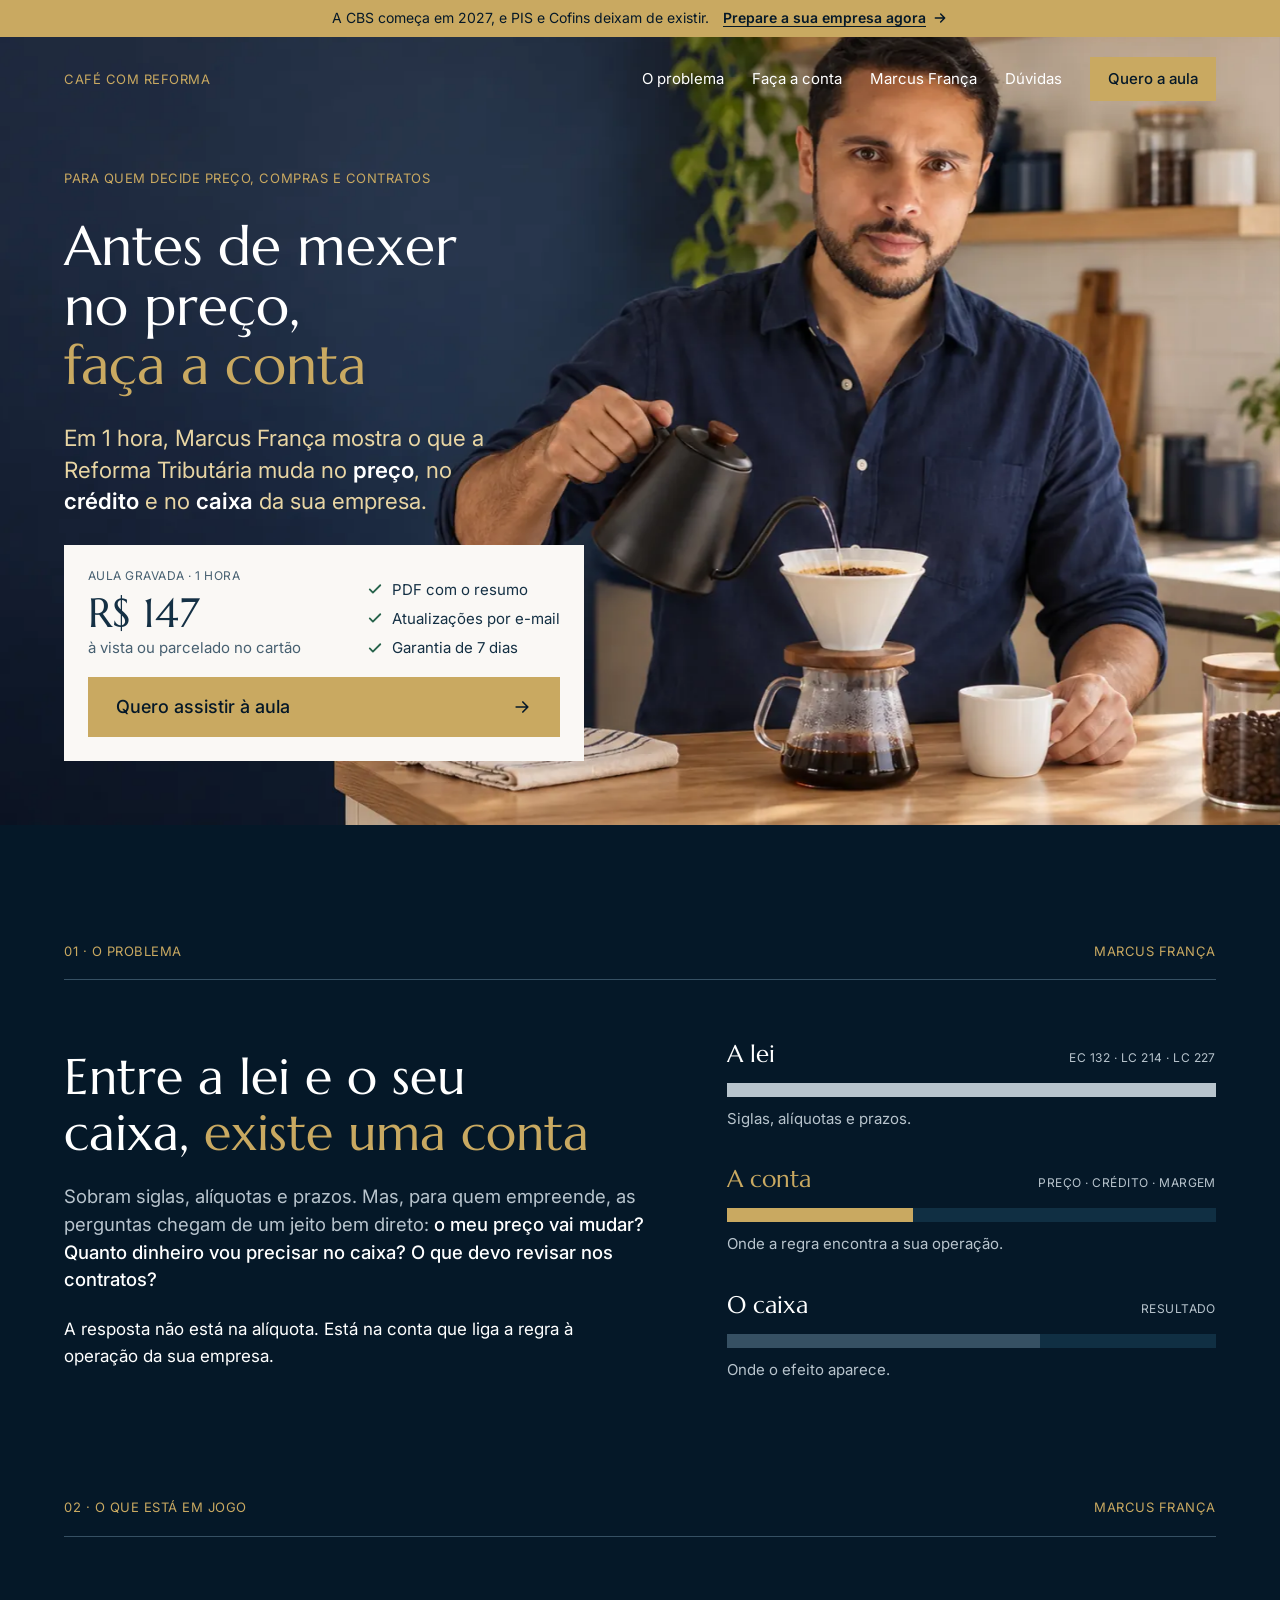
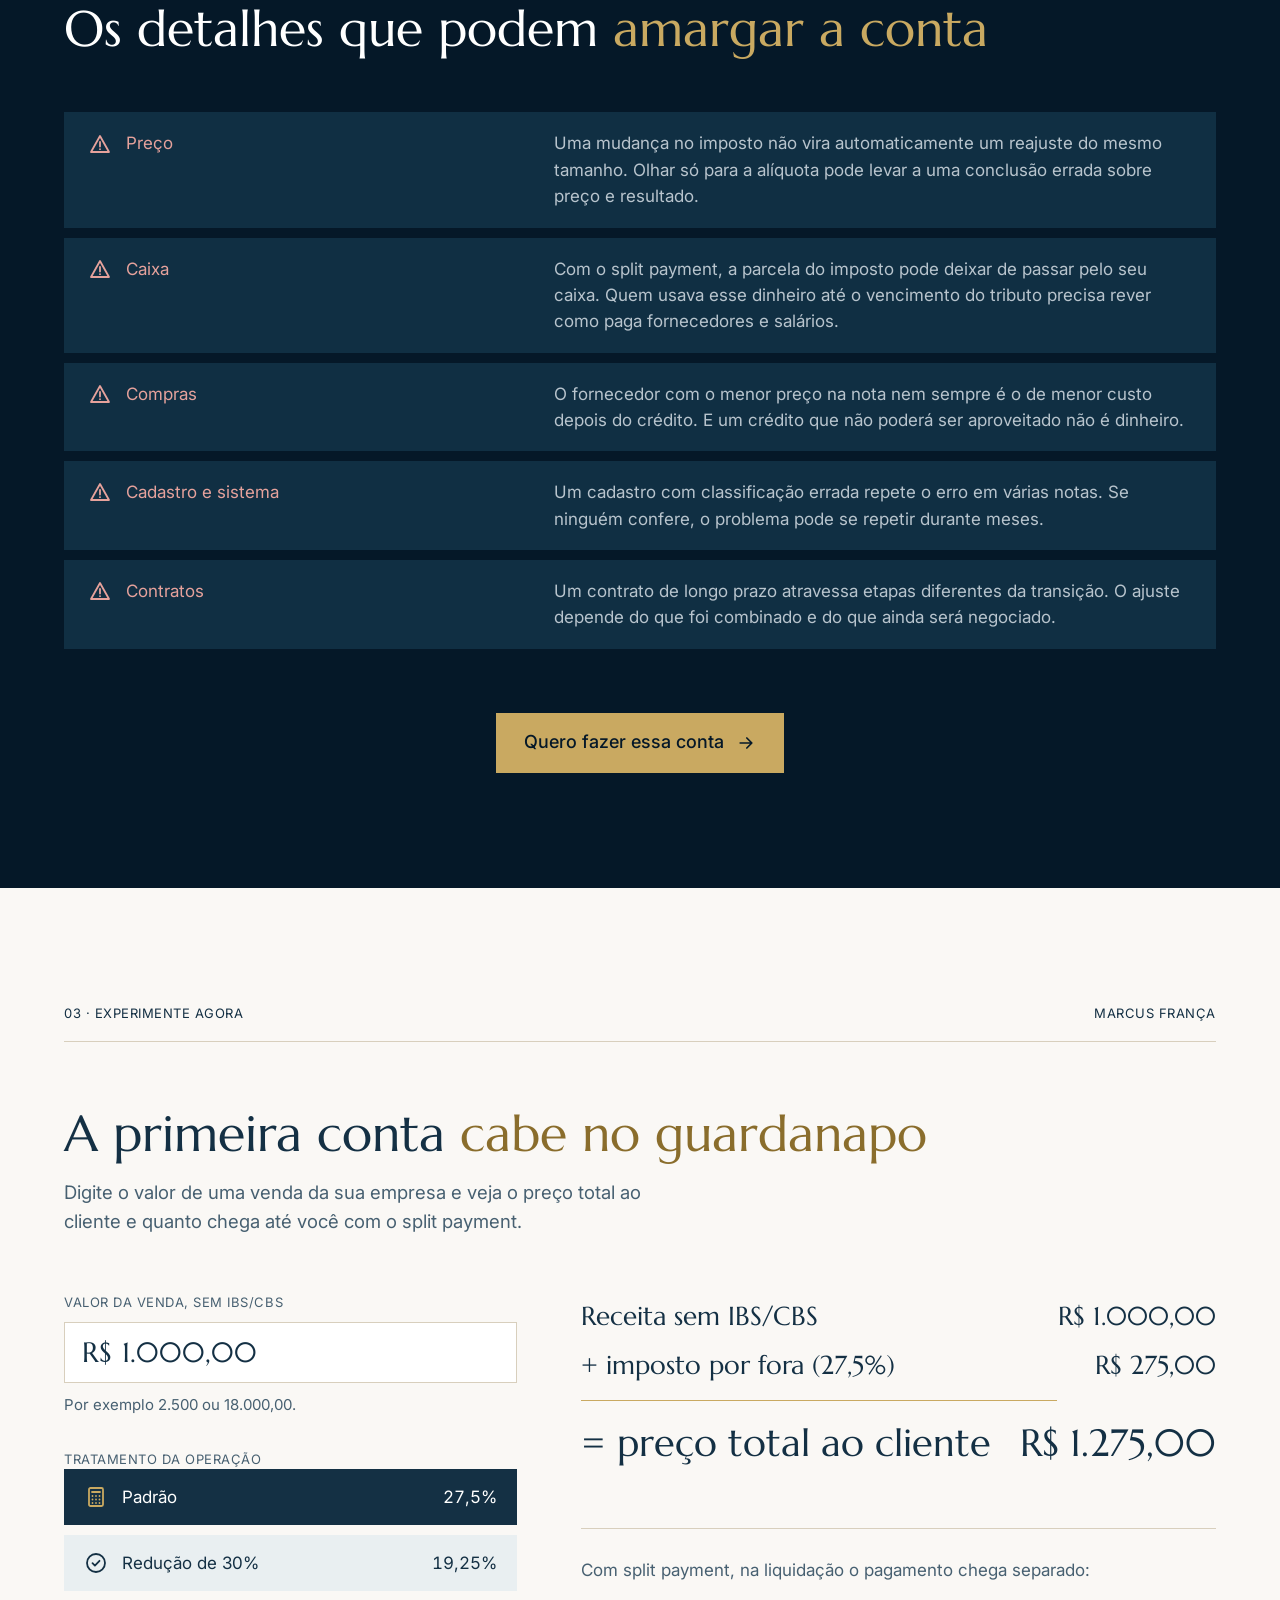
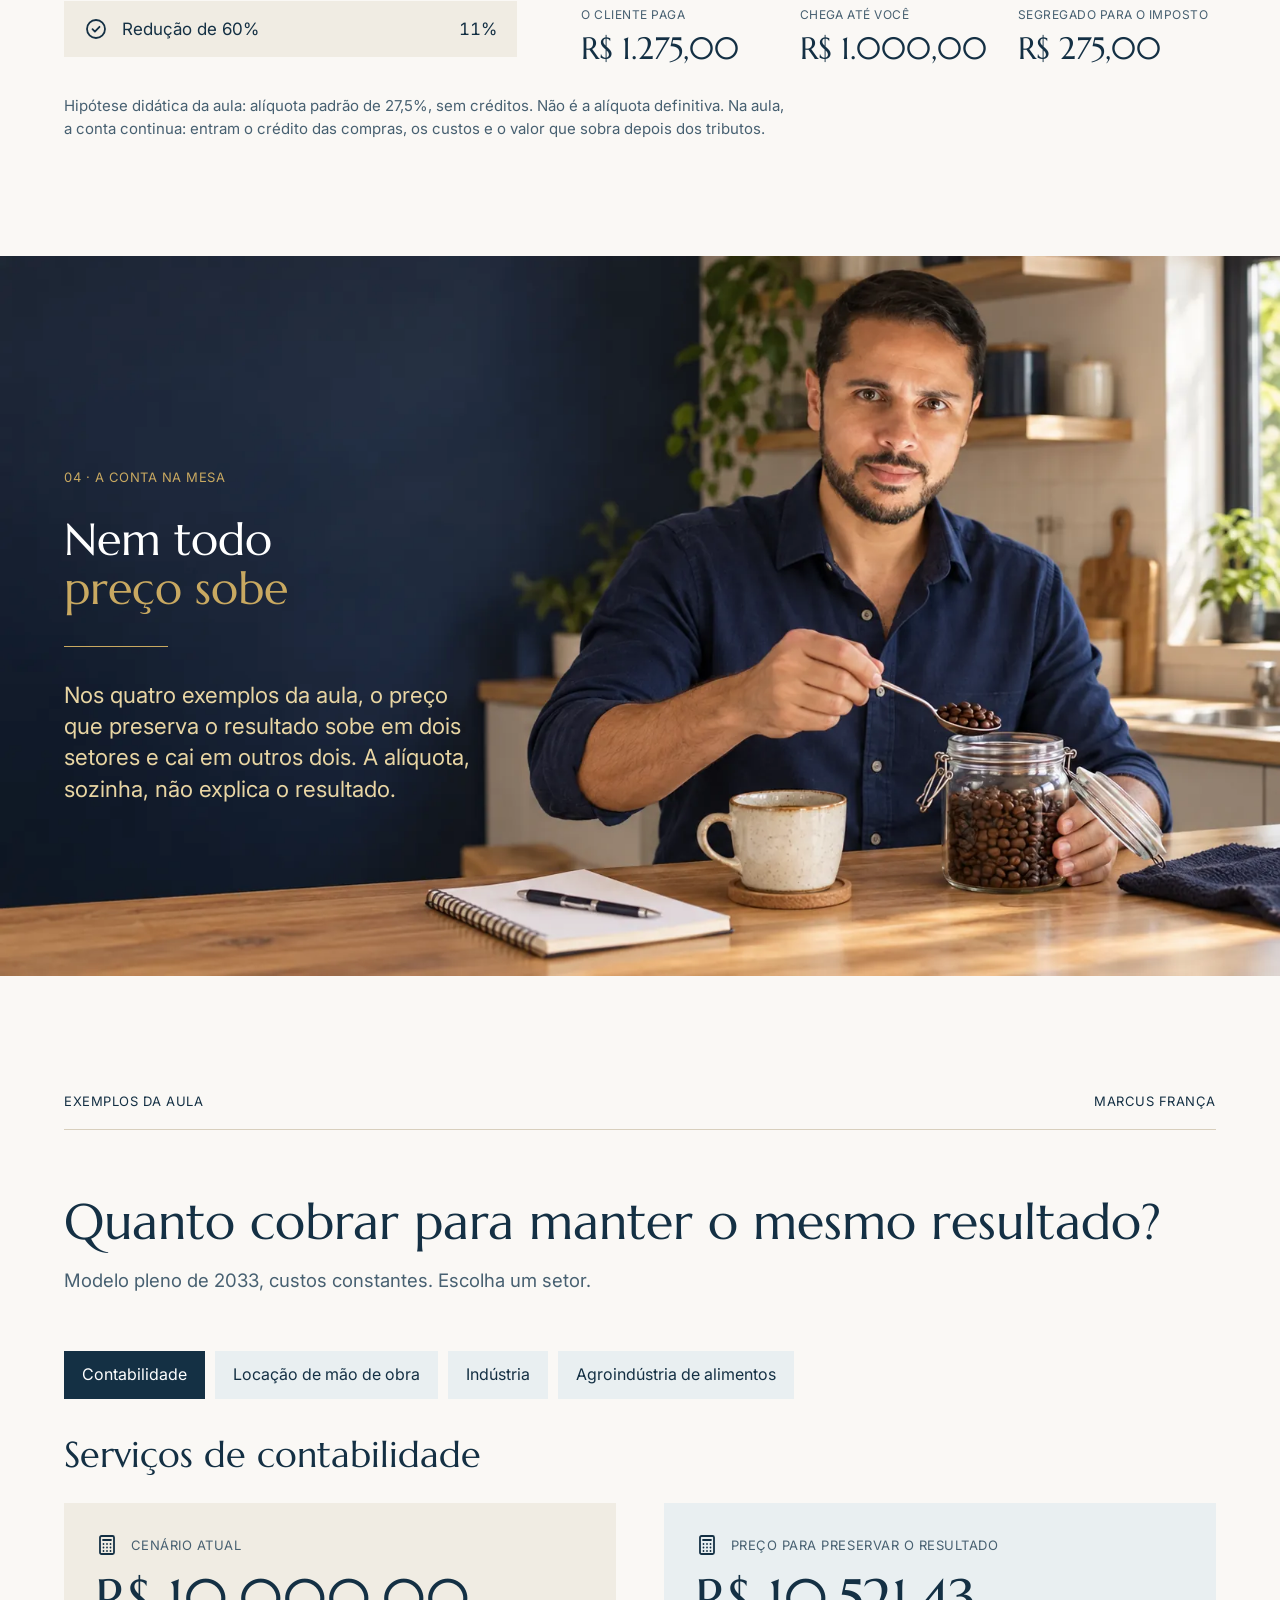
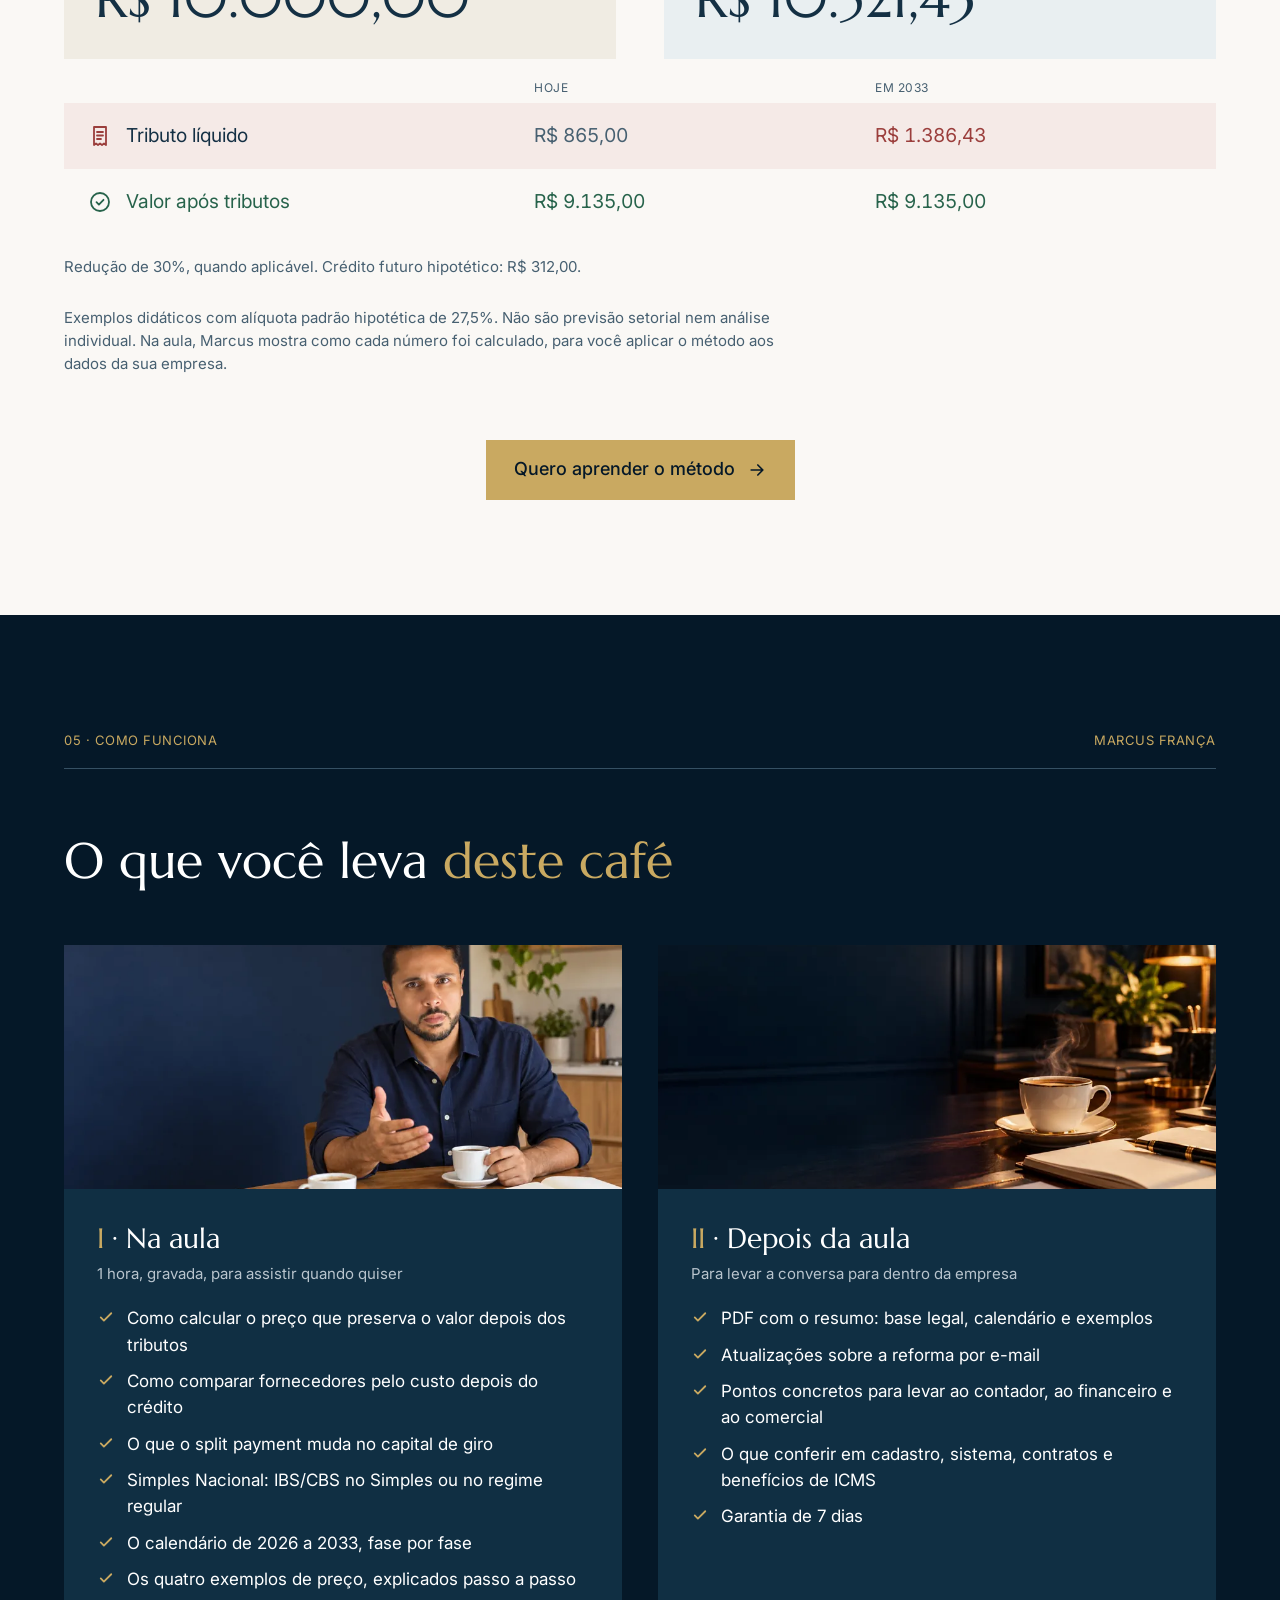
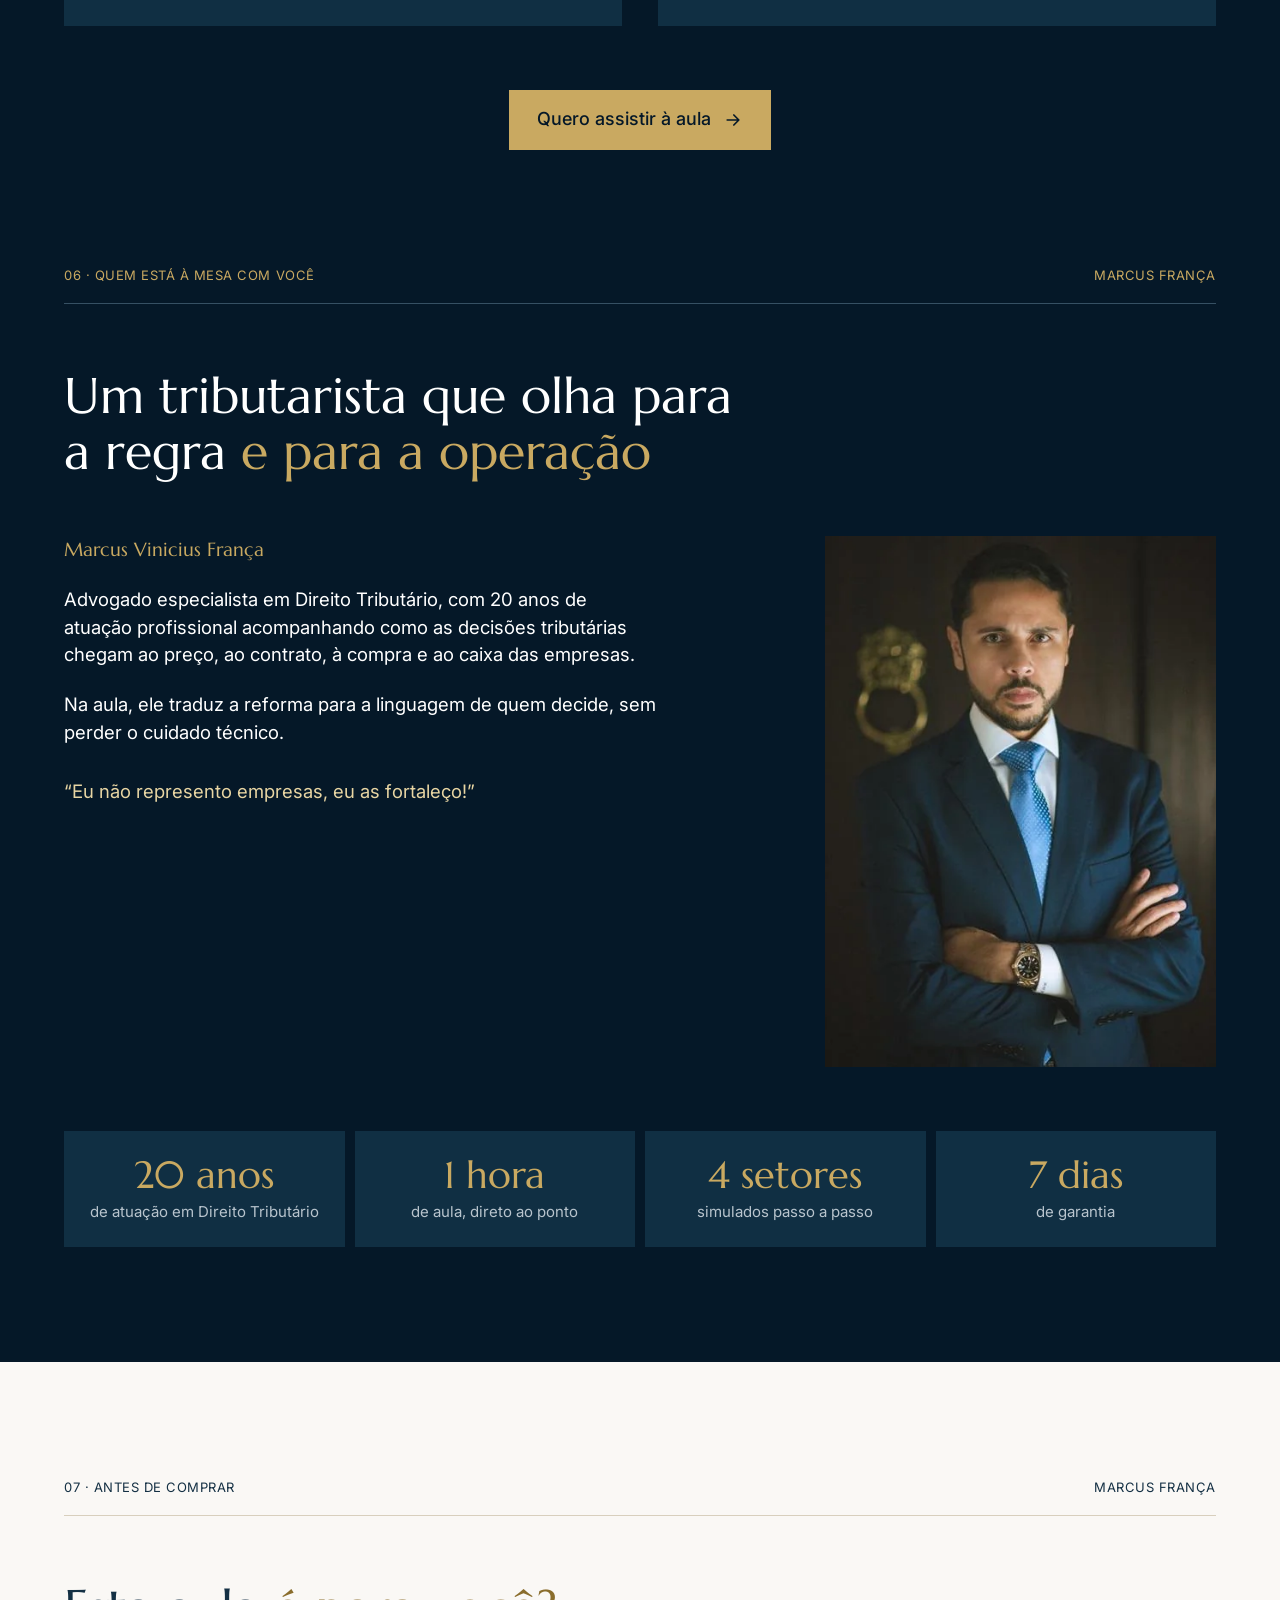
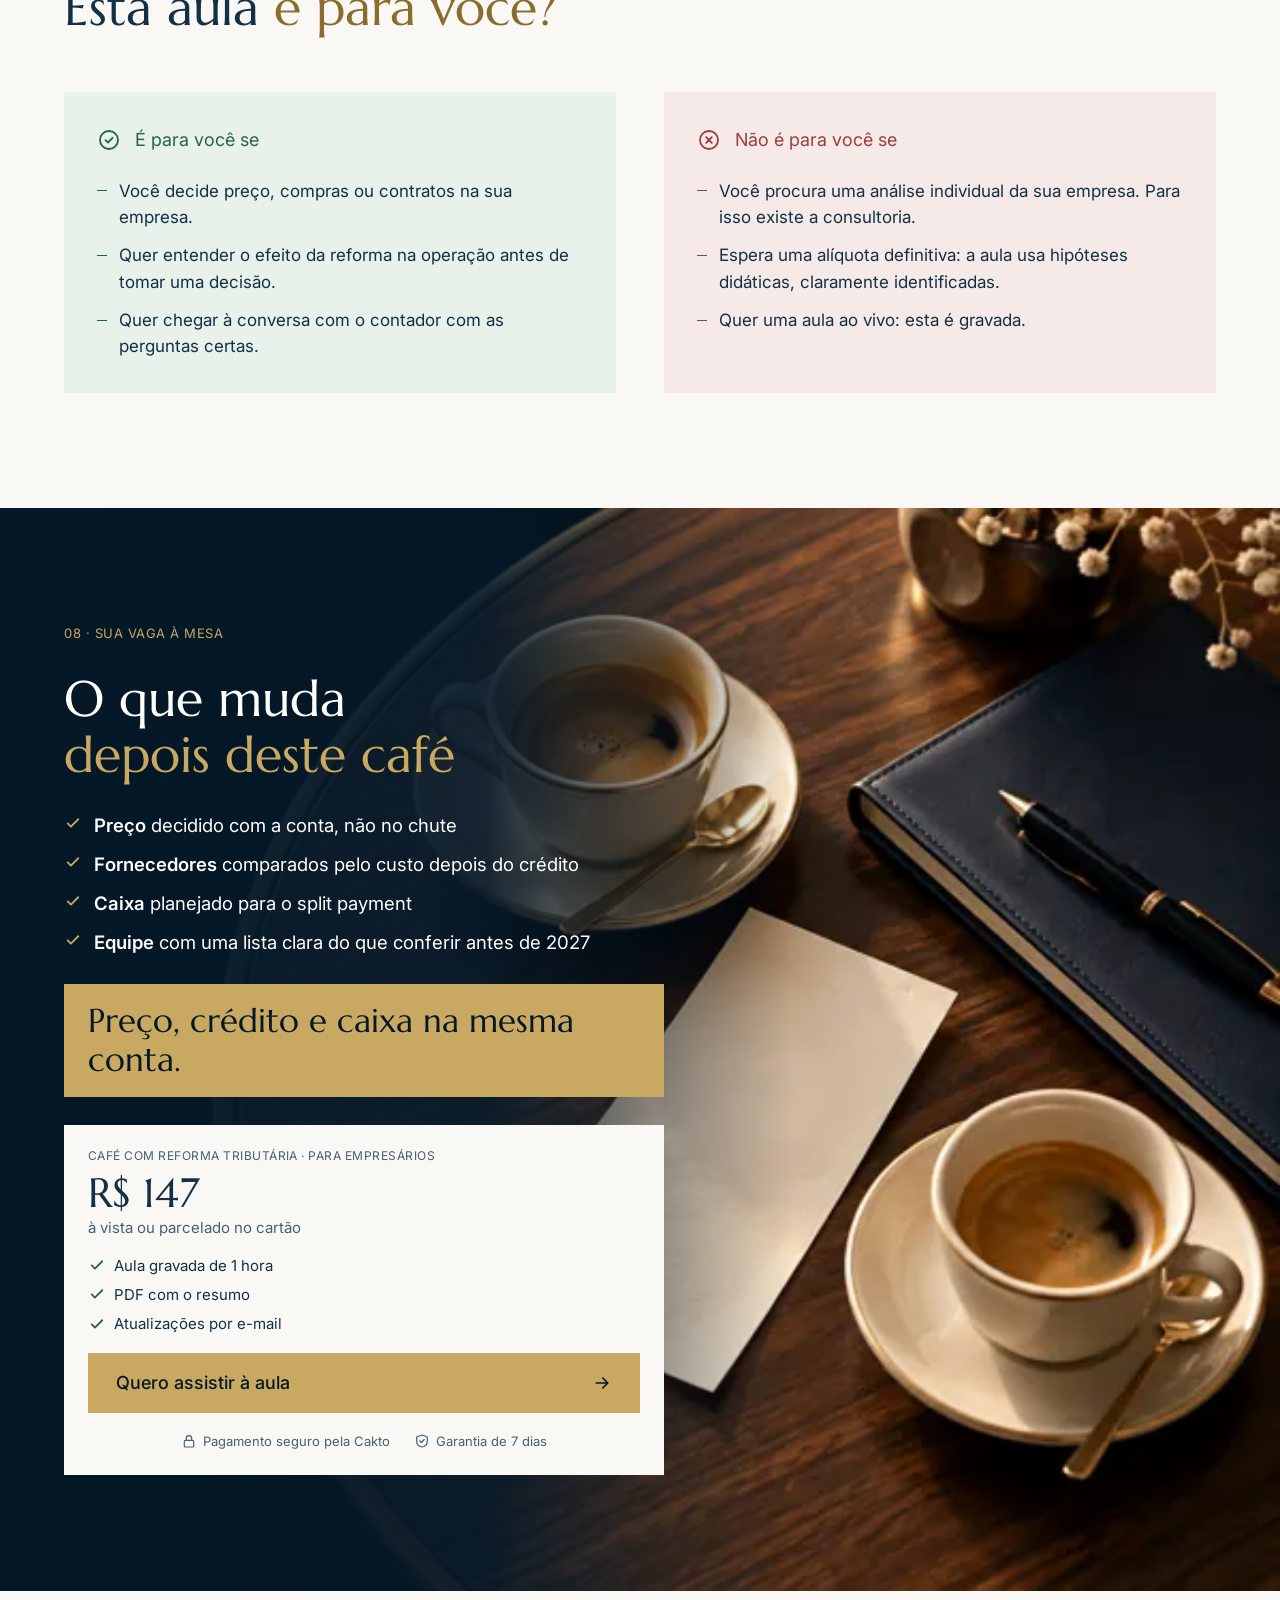
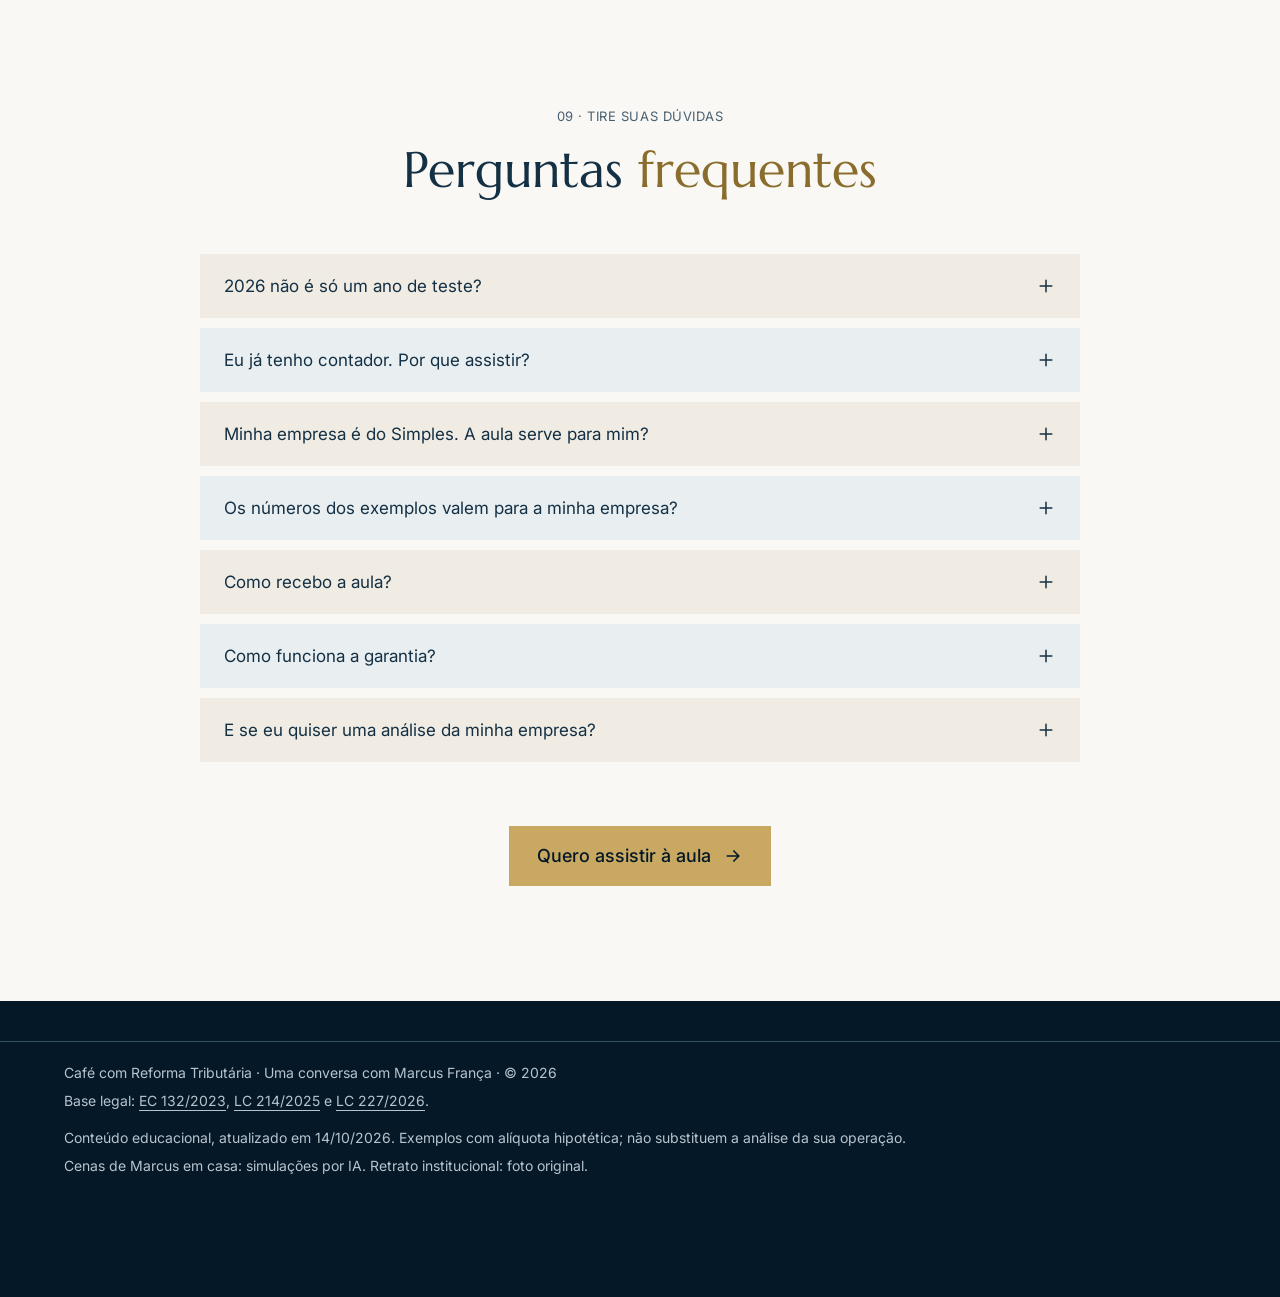
==== commit f6dd536b: "Aplica técnicas de conversão às landing pages do Café com Reforma Barra de aviso com o calendário re" ====
--- a/pages/cafe-reforma-empresarios/index.html
+++ b/pages/cafe-reforma-empresarios/index.html
@@ -17,7 +17,7 @@
 
     <link rel="preconnect" href="https://fonts.googleapis.com" />
     <link rel="preconnect" href="https://fonts.gstatic.com" crossorigin />
-    <link rel="stylesheet" href="https://fonts.googleapis.com/css2?family=Inter:wght@400;500&family=Marcellus&display=swap" />
+    <link rel="stylesheet" href="https://fonts.googleapis.com/css2?family=Inter:wght@400;500;600&family=Marcellus&display=swap" />
     <link rel="preload" as="image" href="img/cena-coado-1672.webp" imagesrcset="img/cena-coado-900.webp 900w, img/cena-coado-1672.webp 1672w" imagesizes="100vw" />
     <link rel="stylesheet" href="styles.css" />
 
@@ -39,10 +39,10 @@
     <!-- Ícones (traço fino, como no PDF) -->
     <svg width="0" height="0" style="position: absolute" aria-hidden="true">
       <symbol id="i-seta" viewBox="0 0 24 24"><path d="M5 12h14M13 6l6 6-6 6" /></symbol>
-      <symbol id="i-agenda" viewBox="0 0 24 24"><rect x="3.5" y="5" width="17" height="15.5" rx="1.5" /><path d="M3.5 9.5h17M8 3v4M16 3v4M8 13h.01M12 13h.01M16 13h.01M8 16.5h.01M12 16.5h.01M16 16.5h.01" /></symbol>
       <symbol id="i-calc" viewBox="0 0 24 24"><rect x="5" y="3" width="14" height="18" rx="1.5" /><path d="M8 7h8M8.5 11h.01M12 11h.01M15.5 11h.01M8.5 14.5h.01M12 14.5h.01M15.5 14.5h.01M8.5 18h.01M12 18h.01M15.5 18h.01" /></symbol>
       <symbol id="i-recibo" viewBox="0 0 24 24"><path d="M6 3h12v18l-2-1.5L14 21l-2-1.5L10 21l-2-1.5L6 21z" /><path d="M9 8h6M9 11.5h6M9 15h4" /></symbol>
       <symbol id="i-ok" viewBox="0 0 24 24"><circle cx="12" cy="12" r="9" /><path d="M8.5 12.2l2.4 2.4 4.6-4.8" /></symbol>
+      <symbol id="i-check" viewBox="0 0 24 24"><path d="M5 12.5l4.2 4.2L19 7" /></symbol>
       <symbol id="i-x" viewBox="0 0 24 24"><circle cx="12" cy="12" r="9" /><path d="M9.2 9.2l5.6 5.6M14.8 9.2l-5.6 5.6" /></symbol>
       <symbol id="i-alerta" viewBox="0 0 24 24"><path d="M12 4l9 16H3z" /><path d="M12 10v4.5M12 17.2h.01" /></symbol>
       <symbol id="i-doc" viewBox="0 0 24 24"><path d="M7 3h7l5 5v13H7z" /><path d="M14 3v5h5M10 13h6M10 17h6" /></symbol>
@@ -51,16 +51,19 @@
       <symbol id="i-escudo" viewBox="0 0 24 24"><path d="M12 3l8 3v6c0 4.5-3.4 8.2-8 9-4.6-.8-8-4.5-8-9V6z" /><path d="M8.7 12l2.3 2.3 4.3-4.6" /></symbol>
       <symbol id="i-cadeado" viewBox="0 0 24 24"><rect x="5" y="11" width="14" height="10" rx="1.5" /><path d="M8 11V8a4 4 0 0 1 8 0v3" /></symbol>
       <symbol id="i-mais" viewBox="0 0 24 24"><path d="M12 5v14M5 12h14" /></symbol>
-      <symbol id="i-pergunta" viewBox="0 0 24 24"><circle cx="12" cy="12" r="9" /><path d="M9.6 9.3a2.5 2.5 0 1 1 3.3 2.4c-.6.2-.9.7-.9 1.3v.8M12 16.8h.01" /></symbol>
     </svg>
 
     <a class="skip" href="#conteudo">Pular para o conteúdo</a>
 
     <header class="topbar">
+      <p class="announce">
+        <span>A CBS começa em 2027, e PIS e Cofins deixam de existir.</span>
+        <a href="#oferta">Prepare a sua empresa agora <svg class="ico" aria-hidden="true"><use href="#i-seta" /></svg></a>
+      </p>
       <div class="wrap topbar__inner">
         <a class="topbar__label" href="#topo">Café com Reforma</a>
         <nav aria-label="Seções">
-          <a href="#em-jogo">O que está em jogo</a>
+          <a href="#problema">O problema</a>
           <a href="#guardanapo">Faça a conta</a>
           <a href="#marcus">Marcus França</a>
           <a href="#duvidas">Dúvidas</a>
@@ -84,69 +87,76 @@
           />
         </figure>
         <div class="scene__text">
-          <p class="scene__label">Aula gravada · Marcus França</p>
-          <h1 id="titulo">Antes de mexer no preço, faça a conta</h1>
-          <hr class="gold-rule" />
+          <p class="scene__label">Para quem decide preço, compras e contratos</p>
+          <h1 id="titulo">Antes de mexer no preço, <span class="hl">faça a conta</span></h1>
           <p class="scene__lead">
-            Em 1 hora, Marcus França mostra o que a reforma muda no preço, no crédito e no caixa da sua empresa.
+            Em 1 hora, Marcus França mostra o que a Reforma Tributária muda no <strong>preço</strong>, no
+            <strong>crédito</strong> e no <strong>caixa</strong> da sua empresa.
           </p>
-          <div class="hero__offer">
-            <a class="btn" href="#oferta" data-checkout="capa">
+          <div class="offer-card">
+            <div class="offer-card__top">
+              <div class="price">
+                <span class="offer-card__label">Aula gravada · 1 hora</span>
+                <span class="price__value num" data-preco>R$ 147</span>
+                <span class="price__note" data-parcelas>à vista ou parcelado no cartão</span>
+              </div>
+              <ul class="offer-card__list">
+                <li><svg class="ico" aria-hidden="true"><use href="#i-check" /></svg>PDF com o resumo</li>
+                <li><svg class="ico" aria-hidden="true"><use href="#i-check" /></svg>Atualizações por e-mail</li>
+                <li><svg class="ico" aria-hidden="true"><use href="#i-check" /></svg>Garantia de 7 dias</li>
+              </ul>
+            </div>
+            <a class="btn btn--block" href="#oferta" data-checkout="capa">
               Quero assistir à aula
               <svg class="ico" aria-hidden="true"><use href="#i-seta" /></svg>
             </a>
-            <div class="price">
-              <span class="price__value num" data-preco>R$ 147</span>
-              <span class="price__note" data-parcelas>à vista ou parcelado no cartão</span>
-            </div>
-          </div>
-          <ul class="hero__facts">
-            <li><svg class="ico" aria-hidden="true"><use href="#i-play" /></svg>1 hora, gravada</li>
-            <li><svg class="ico" aria-hidden="true"><use href="#i-doc" /></svg>PDF com o resumo</li>
-            <li><svg class="ico" aria-hidden="true"><use href="#i-email" /></svg>Atualizações por e-mail</li>
-            <li><svg class="ico" aria-hidden="true"><use href="#i-escudo" /></svg>Garantia de 7 dias</li>
-          </ul>
-        </div>
-      </section>
-
-      <!-- ============ AS PERGUNTAS DO EMPRESÁRIO ============ -->
-      <section class="scene" aria-labelledby="t-perguntas">
-        <figure class="scene__media">
-          <img
-            src="img/cena-conversa-1672.webp"
-            srcset="img/cena-conversa-900.webp 900w, img/cena-conversa-1672.webp 1672w"
-            sizes="100vw"
-            width="1672"
-            height="940"
-            alt="Marcus França à mesa, com xícaras de café, explicando um ponto"
-            loading="lazy"
-          />
-        </figure>
-        <div class="scene__text">
-          <p class="scene__label reveal">Puxe uma cadeira</p>
-          <h2 class="reveal" id="t-perguntas">Muita sigla. Poucas respostas para quem decide.</h2>
-          <ul class="questions-list reveal" style="--i: 1">
-            <li>O meu preço vai mudar?</li>
-            <li>Quanto dinheiro vou precisar no caixa?</li>
-            <li>O que devo revisar nos contratos?</li>
-          </ul>
-          <p class="reveal" style="--i: 2">
-            Se essas perguntas já chegaram à sua mesa, esta aula foi feita para você. E o calendário não espera: em 2027 começa a
-            CBS, e PIS e Cofins deixam de existir.
-          </p>
+          </div>
+        </div>
+      </section>
+
+      <!-- ============ O PROBLEMA ============ -->
+      <section class="section navy" id="problema" aria-labelledby="t-problema">
+        <div class="wrap">
+          <div class="slide-top"><span>01 · O problema</span><span>Marcus França</span></div>
+          <div class="gap slide-body">
+            <div class="gap__text">
+              <h2 class="slide-title reveal" id="t-problema">Entre a lei e o seu caixa, <span class="hl">existe uma conta</span></h2>
+              <p class="gap__lead reveal" style="--i: 1">
+                Sobram siglas, alíquotas e prazos. Mas, para quem empreende, as perguntas chegam de um jeito bem direto:
+                <strong>o meu preço vai mudar? Quanto dinheiro vou precisar no caixa? O que devo revisar nos contratos?</strong>
+              </p>
+              <p class="reveal" style="--i: 2">A resposta não está na alíquota. Está na conta que liga a regra à operação da sua empresa.</p>
+            </div>
+            <ol class="gap__chart reveal" style="--i: 1" aria-label="Da lei ao caixa">
+              <li>
+                <p><strong>A lei</strong><span>EC 132 · LC 214 · LC 227</span></p>
+                <div class="gap__bar gap__bar--full"></div>
+                <small>Siglas, alíquotas e prazos.</small>
+              </li>
+              <li>
+                <p><strong class="hl">A conta</strong><span>Preço · crédito · margem</span></p>
+                <div class="gap__bar gap__bar--gold"></div>
+                <small>Onde a regra encontra a sua operação.</small>
+              </li>
+              <li>
+                <p><strong>O caixa</strong><span>Resultado</span></p>
+                <div class="gap__bar gap__bar--dim"></div>
+                <small>Onde o efeito aparece.</small>
+              </li>
+            </ol>
+          </div>
         </div>
       </section>
 
       <!-- ============ O QUE ESTÁ EM JOGO ============ -->
-      <section class="section navy" id="em-jogo" aria-labelledby="t-em-jogo">
-        <div class="wrap">
-          <div class="slide-top"><span>O que está em jogo</span><span>01</span></div>
-          <h2 class="slide-title reveal" id="t-em-jogo">Os detalhes que podem amargar a conta</h2>
-          <p class="slide-sub reveal" style="--i: 1">A reforma não chega só como imposto novo. Ela chega ao preço, à compra, ao contrato e ao dinheiro disponível para pagar as contas.</p>
+      <section class="section navy" aria-labelledby="t-em-jogo" style="padding-top: 0">
+        <div class="wrap">
+          <div class="slide-top"><span>02 · O que está em jogo</span><span>Marcus França</span></div>
+          <h2 class="slide-title reveal" id="t-em-jogo">Os detalhes que podem <span class="hl">amargar a conta</span></h2>
           <ul class="rows slide-body">
             <li class="row row--warn reveal">
               <span class="row__label"><svg class="ico" aria-hidden="true"><use href="#i-alerta" /></svg>Preço</span>
-              <span class="row__desc">Uma mudança no imposto não vira automaticamente um reajuste do mesmo tamanho. Reajustar pela alíquota pode levar a uma conclusão errada sobre preço e resultado.</span>
+              <span class="row__desc">Uma mudança no imposto não vira automaticamente um reajuste do mesmo tamanho. Olhar só para a alíquota pode levar a uma conclusão errada sobre preço e resultado.</span>
             </li>
             <li class="row row--warn reveal" style="--i: 1">
               <span class="row__label"><svg class="ico" aria-hidden="true"><use href="#i-alerta" /></svg>Caixa</span>
@@ -165,14 +175,17 @@
               <span class="row__desc">Um contrato de longo prazo atravessa etapas diferentes da transição. O ajuste depende do que foi combinado e do que ainda será negociado.</span>
             </li>
           </ul>
+          <div class="mid-cta">
+            <a class="btn" href="#oferta" data-checkout="problema">Quero fazer essa conta <svg class="ico" aria-hidden="true"><use href="#i-seta" /></svg></a>
+          </div>
         </div>
       </section>
 
       <!-- ============ FAÇA A CONTA ============ -->
       <section class="section ivory" id="guardanapo" aria-labelledby="t-guardanapo">
         <div class="wrap">
-          <div class="slide-top"><span>Experimente agora</span><span>02</span></div>
-          <h2 class="slide-title reveal" id="t-guardanapo">A primeira conta cabe no guardanapo</h2>
+          <div class="slide-top"><span>03 · Experimente agora</span><span>Marcus França</span></div>
+          <h2 class="slide-title reveal" id="t-guardanapo">A primeira conta <span class="hl">cabe no guardanapo</span></h2>
           <p class="slide-sub reveal" style="--i: 1">Digite o valor de uma venda da sua empresa e veja o preço total ao cliente e quanto chega até você com o split payment.</p>
 
           <div class="napkin slide-body">
@@ -244,8 +257,8 @@
           />
         </figure>
         <div class="scene__text">
-          <p class="scene__label reveal">A conta na mesa</p>
-          <h2 class="reveal" id="t-conta-mesa">Nem todo preço sobe</h2>
+          <p class="scene__label reveal">04 · A conta na mesa</p>
+          <h2 class="reveal" id="t-conta-mesa">Nem todo <span class="hl">preço sobe</span></h2>
           <hr class="gold-rule reveal" />
           <p class="scene__lead reveal" style="--i: 1">
             Nos quatro exemplos da aula, o preço que preserva o resultado sobe em dois setores e cai em outros dois. A alíquota,
@@ -256,7 +269,7 @@
 
       <section class="section ivory" aria-labelledby="t-casos">
         <div class="wrap">
-          <div class="slide-top"><span>Exemplos da aula</span><span>03</span></div>
+          <div class="slide-top"><span>Exemplos da aula</span><span>Marcus França</span></div>
           <h2 class="slide-title reveal" id="t-casos">Quanto cobrar para manter o mesmo resultado?</h2>
           <p class="slide-sub reveal" style="--i: 1">Modelo pleno de 2033, custos constantes. Escolha um setor.</p>
 
@@ -318,30 +331,63 @@
           </div>
 
           <p class="slide-note">Exemplos didáticos com alíquota padrão hipotética de 27,5%. Não são previsão setorial nem análise individual. Na aula, Marcus mostra como cada número foi calculado, para você aplicar o método aos dados da sua empresa.</p>
-        </div>
-      </section>
-
-      <!-- ============ O QUE VOCÊ LEVA ============ -->
-      <section class="section navy" aria-labelledby="t-leva">
-        <div class="wrap">
-          <div class="slide-top"><span>O que você leva deste café</span><span>04</span></div>
-          <h2 class="slide-title reveal" id="t-leva">Você sai sabendo o que perguntar e o que conferir</h2>
-          <ul class="rows slide-body">
-            <li class="row reveal"><span class="row__label"><svg class="ico" aria-hidden="true"><use href="#i-ok" /></svg>Preço</span><span class="row__desc">Como calcular o preço que preserva o valor depois dos tributos, antes de aumentar ou reduzir o que você cobra.</span></li>
-            <li class="row reveal" style="--i: 1"><span class="row__label"><svg class="ico" aria-hidden="true"><use href="#i-ok" /></svg>Compras</span><span class="row__desc">Como comparar propostas pelo custo depois do crédito e do prazo de pagamento, e não só pelo preço da nota.</span></li>
-            <li class="row reveal" style="--i: 2"><span class="row__label"><svg class="ico" aria-hidden="true"><use href="#i-ok" /></svg>Caixa</span><span class="row__desc">O que o split payment muda no capital de giro, e por que receber menos dinheiro nessa etapa não significa, por si só, perder lucro.</span></li>
-            <li class="row reveal" style="--i: 3"><span class="row__label"><svg class="ico" aria-hidden="true"><use href="#i-ok" /></svg>Simples Nacional</span><span class="row__desc">O que comparar para decidir entre recolher IBS/CBS no Simples ou no regime regular: compras, perfil dos clientes, margem e obrigações.</span></li>
-            <li class="row reveal" style="--i: 4"><span class="row__label"><svg class="ico" aria-hidden="true"><use href="#i-ok" /></svg>Calendário</span><span class="row__desc">O que muda em 2026, 2027, de 2029 a 2032 e em 2033, e por que uma simulação para 2027 não pode copiar a conta do modelo completo.</span></li>
-            <li class="row reveal" style="--i: 5"><span class="row__label"><svg class="ico" aria-hidden="true"><use href="#i-ok" /></svg>Próximos passos</span><span class="row__desc">Uma lista de pontos concretos para levar ao contador, ao financeiro e ao comercial: cadastro, sistema, contratos e benefícios de ICMS.</span></li>
-          </ul>
+          <div class="mid-cta">
+            <a class="btn" href="#oferta" data-checkout="casos">Quero aprender o método <svg class="ico" aria-hidden="true"><use href="#i-seta" /></svg></a>
+          </div>
+        </div>
+      </section>
+
+      <!-- ============ COMO FUNCIONA: DOIS PILARES ============ -->
+      <section class="section navy" aria-labelledby="t-pilares">
+        <div class="wrap">
+          <div class="slide-top"><span>05 · Como funciona</span><span>Marcus França</span></div>
+          <h2 class="slide-title reveal" id="t-pilares">O que você leva <span class="hl">deste café</span></h2>
+          <div class="pillars slide-body">
+            <article class="pillar reveal">
+              <figure class="pillar__media">
+                <img src="img/cena-conversa-900.webp" width="900" height="506" alt="Marcus França explicando um ponto à mesa, com xícaras de café" loading="lazy" />
+              </figure>
+              <div class="pillar__body">
+                <h3><span class="hl">I</span> · Na aula</h3>
+                <p class="pillar__sub">1 hora, gravada, para assistir quando quiser</p>
+                <ul class="checklist">
+                  <li><svg class="ico" aria-hidden="true"><use href="#i-check" /></svg>Como calcular o preço que preserva o valor depois dos tributos</li>
+                  <li><svg class="ico" aria-hidden="true"><use href="#i-check" /></svg>Como comparar fornecedores pelo custo depois do crédito</li>
+                  <li><svg class="ico" aria-hidden="true"><use href="#i-check" /></svg>O que o split payment muda no capital de giro</li>
+                  <li><svg class="ico" aria-hidden="true"><use href="#i-check" /></svg>Simples Nacional: IBS/CBS no Simples ou no regime regular</li>
+                  <li><svg class="ico" aria-hidden="true"><use href="#i-check" /></svg>O calendário de 2026 a 2033, fase por fase</li>
+                  <li><svg class="ico" aria-hidden="true"><use href="#i-check" /></svg>Os quatro exemplos de preço, explicados passo a passo</li>
+                </ul>
+              </div>
+            </article>
+            <article class="pillar reveal" style="--i: 1">
+              <figure class="pillar__media">
+                <img src="img/mesa-consultoria-900.webp" width="900" height="506" alt="Xícara de café sobre a mesa de um escritório, ao lado de um caderno" loading="lazy" />
+              </figure>
+              <div class="pillar__body">
+                <h3><span class="hl">II</span> · Depois da aula</h3>
+                <p class="pillar__sub">Para levar a conversa para dentro da empresa</p>
+                <ul class="checklist">
+                  <li><svg class="ico" aria-hidden="true"><use href="#i-check" /></svg>PDF com o resumo: base legal, calendário e exemplos</li>
+                  <li><svg class="ico" aria-hidden="true"><use href="#i-check" /></svg>Atualizações sobre a reforma por e-mail</li>
+                  <li><svg class="ico" aria-hidden="true"><use href="#i-check" /></svg>Pontos concretos para levar ao contador, ao financeiro e ao comercial</li>
+                  <li><svg class="ico" aria-hidden="true"><use href="#i-check" /></svg>O que conferir em cadastro, sistema, contratos e benefícios de ICMS</li>
+                  <li><svg class="ico" aria-hidden="true"><use href="#i-check" /></svg>Garantia de 7 dias</li>
+                </ul>
+              </div>
+            </article>
+          </div>
+          <div class="mid-cta">
+            <a class="btn" href="#oferta" data-checkout="pilares">Quero assistir à aula <svg class="ico" aria-hidden="true"><use href="#i-seta" /></svg></a>
+          </div>
         </div>
       </section>
 
       <!-- ============ QUEM CONDUZ ============ -->
       <section class="section navy" id="marcus" aria-labelledby="t-marcus" style="padding-top: 0">
         <div class="wrap">
-          <div class="slide-top"><span>Quem está à mesa com você</span><span>05</span></div>
-          <h2 class="slide-title reveal" id="t-marcus">Um tributarista que olha para a regra e para a operação</h2>
+          <div class="slide-top"><span>06 · Quem está à mesa com você</span><span>Marcus França</span></div>
+          <h2 class="slide-title reveal" id="t-marcus">Um tributarista que olha para a regra <span class="hl">e para a operação</span></h2>
           <div class="host">
             <div class="host__text">
               <p class="host__name reveal">Marcus Vinicius França</p>
@@ -356,14 +402,20 @@
               <img src="img/marcus-retrato.webp" width="456" height="620" alt="Retrato de Marcus França, de terno azul e braços cruzados" loading="lazy" />
             </figure>
           </div>
+          <dl class="stats reveal">
+            <div><dd>20 anos</dd><dt>de atuação em Direito Tributário</dt></div>
+            <div><dd>1 hora</dd><dt>de aula, direto ao ponto</dt></div>
+            <div><dd>4 setores</dd><dt>simulados passo a passo</dt></div>
+            <div><dd>7 dias</dd><dt>de garantia</dt></div>
+          </dl>
         </div>
       </section>
 
       <!-- ============ PARA QUEM É ============ -->
       <section class="section ivory" aria-labelledby="t-para-quem">
         <div class="wrap">
-          <div class="slide-top"><span>Antes de comprar</span><span>06</span></div>
-          <h2 class="slide-title reveal" id="t-para-quem">Esta aula é para você?</h2>
+          <div class="slide-top"><span>07 · Antes de comprar</span><span>Marcus França</span></div>
+          <h2 class="slide-title reveal" id="t-para-quem">Esta aula <span class="hl">é para você?</span></h2>
           <div class="cards slide-body">
             <div class="card card--green reveal">
               <p class="card__head"><svg class="ico" aria-hidden="true"><use href="#i-ok" /></svg>É para você se</p>
@@ -389,37 +441,48 @@
       <section class="offer navy" id="oferta" aria-labelledby="t-oferta">
         <figure class="offer__media">
           <img
-            src="img/mesa-consultoria-1672.webp"
-            srcset="img/mesa-consultoria-900.webp 900w, img/mesa-consultoria-1672.webp 1672w"
+            src="img/mesa-tax-scale-1672.webp"
+            srcset="img/mesa-tax-scale-900.webp 900w, img/mesa-tax-scale-1672.webp 1672w"
             sizes="(max-width: 960px) 100vw, 55vw"
             width="1672"
             height="941"
-            alt="Xícara de café fumegante sobre a mesa de um escritório, ao lado de um caderno"
+            alt="Duas xícaras de café e um caderno sobre uma mesa redonda de madeira"
             loading="lazy"
           />
         </figure>
         <div class="wrap offer__inner">
           <div class="offer__box">
-            <p class="scene__label">Sua vaga à mesa</p>
-            <h2 id="t-oferta">Café com Reforma Tributária</h2>
-            <p class="offer__for">Para empresários</p>
-            <ul class="includes">
-              <li><svg class="ico" aria-hidden="true"><use href="#i-play" /></svg><div><strong>Aula gravada de 1 hora</strong><span>Assista no horário que funcionar para você.</span></div></li>
-              <li><svg class="ico" aria-hidden="true"><use href="#i-doc" /></svg><div><strong>PDF com o resumo da aula</strong><span>Base legal, calendário e exemplos para consultar depois.</span></div></li>
-              <li><svg class="ico" aria-hidden="true"><use href="#i-email" /></svg><div><strong>Atualizações sobre a reforma por e-mail</strong><span>A implantação continua avançando. Você fica sabendo do que muda.</span></div></li>
+            <p class="scene__label">08 · Sua vaga à mesa</p>
+            <h2 id="t-oferta">O que muda <span class="hl">depois deste café</span></h2>
+            <ul class="checklist checklist--light">
+              <li><svg class="ico" aria-hidden="true"><use href="#i-check" /></svg><span><strong>Preço</strong> decidido com a conta, não no chute</span></li>
+              <li><svg class="ico" aria-hidden="true"><use href="#i-check" /></svg><span><strong>Fornecedores</strong> comparados pelo custo depois do crédito</span></li>
+              <li><svg class="ico" aria-hidden="true"><use href="#i-check" /></svg><span><strong>Caixa</strong> planejado para o split payment</span></li>
+              <li><svg class="ico" aria-hidden="true"><use href="#i-check" /></svg><span><strong>Equipe</strong> com uma lista clara do que conferir antes de 2027</span></li>
             </ul>
-            <div class="price offer__price">
-              <span class="price__value num" data-preco>R$ 147</span>
-              <span class="price__note" data-parcelas>à vista ou parcelado no cartão</span>
-            </div>
-            <a class="btn btn--wide" href="#oferta" data-checkout="oferta">
-              Quero assistir à aula
-              <svg class="ico" aria-hidden="true"><use href="#i-seta" /></svg>
-            </a>
-            <p class="offer__small"><svg class="ico" aria-hidden="true"><use href="#i-cadeado" /></svg>Pagamento seguro pela Cakto.</p>
-            <div class="guarantee">
-              <p class="guarantee__days">7<small>dias</small></p>
-              <p><strong>Garantia de 7 dias</strong>Assista à aula. Se não for para você, peça o reembolso em até 7 dias depois da compra.</p>
+            <p class="highlight-box">Preço, crédito e caixa na mesma conta.</p>
+
+            <div class="offer-card offer-card--wide">
+              <div class="offer-card__top">
+                <div class="price">
+                  <span class="offer-card__label">Café com Reforma Tributária · para empresários</span>
+                  <span class="price__value num" data-preco>R$ 147</span>
+                  <span class="price__note" data-parcelas>à vista ou parcelado no cartão</span>
+                </div>
+                <ul class="offer-card__list">
+                  <li><svg class="ico" aria-hidden="true"><use href="#i-check" /></svg>Aula gravada de 1 hora</li>
+                  <li><svg class="ico" aria-hidden="true"><use href="#i-check" /></svg>PDF com o resumo</li>
+                  <li><svg class="ico" aria-hidden="true"><use href="#i-check" /></svg>Atualizações por e-mail</li>
+                </ul>
+              </div>
+              <a class="btn btn--block" href="#oferta" data-checkout="oferta">
+                Quero assistir à aula
+                <svg class="ico" aria-hidden="true"><use href="#i-seta" /></svg>
+              </a>
+              <p class="offer-card__foot">
+                <span><svg class="ico" aria-hidden="true"><use href="#i-cadeado" /></svg>Pagamento seguro pela Cakto</span>
+                <span><svg class="ico" aria-hidden="true"><use href="#i-escudo" /></svg>Garantia de 7 dias</span>
+              </p>
             </div>
           </div>
         </div>
@@ -427,67 +490,42 @@
 
       <!-- ============ DÚVIDAS ============ -->
       <section class="section ivory" id="duvidas" aria-labelledby="t-duvidas">
-        <div class="wrap">
-          <div class="slide-top"><span>Antes de pedir o café</span><span>07</span></div>
-          <h2 class="slide-title reveal" id="t-duvidas">Perguntas frequentes</h2>
+        <div class="wrap faq-wrap">
+          <p class="center-label">09 · Tire suas dúvidas</p>
+          <h2 class="slide-title center reveal" id="t-duvidas">Perguntas <span class="hl">frequentes</span></h2>
           <div class="faq slide-body">
             <details>
-              <summary><span><svg class="ico" aria-hidden="true"><use href="#i-pergunta" /></svg>2026 não é só um ano de teste?</span><svg class="ico ico--toggle" aria-hidden="true"><use href="#i-mais" /></svg></summary>
+              <summary><span>2026 não é só um ano de teste?</span><svg class="ico ico--toggle" aria-hidden="true"><use href="#i-mais" /></svg></summary>
               <div><p>É, mas o teste também exige preparo. A empresa precisa saber emitir e conferir as notas com a CBS de 0,9% e o IBS de 0,1% de teste. E, em 2027, a CBS começa e PIS e Cofins deixam de existir.</p></div>
             </details>
             <details>
-              <summary><span><svg class="ico" aria-hidden="true"><use href="#i-pergunta" /></svg>Eu já tenho contador. Por que assistir?</span><svg class="ico ico--toggle" aria-hidden="true"><use href="#i-mais" /></svg></summary>
+              <summary><span>Eu já tenho contador. Por que assistir?</span><svg class="ico ico--toggle" aria-hidden="true"><use href="#i-mais" /></svg></summary>
               <div><p>Porque preço, compras, contratos e caixa são decisões de quem dirige a empresa. A aula ajuda você a entender o raciocínio e a levar ao contador, ao financeiro e ao comercial os pontos que merecem atenção na sua operação.</p></div>
             </details>
             <details>
-              <summary><span><svg class="ico" aria-hidden="true"><use href="#i-pergunta" /></svg>Minha empresa é do Simples. A aula serve para mim?</span><svg class="ico ico--toggle" aria-hidden="true"><use href="#i-mais" /></svg></summary>
+              <summary><span>Minha empresa é do Simples. A aula serve para mim?</span><svg class="ico ico--toggle" aria-hidden="true"><use href="#i-mais" /></svg></summary>
               <div><p>Sim. A aula trata da escolha entre manter IBS/CBS no Simples ou apurar esses tributos no regime regular, e do que entra nessa comparação. Os prazos dessas opções têm calendário próprio: confira sempre o calendário vigente antes de agir.</p></div>
             </details>
             <details>
-              <summary><span><svg class="ico" aria-hidden="true"><use href="#i-pergunta" /></svg>Os números dos exemplos valem para a minha empresa?</span><svg class="ico ico--toggle" aria-hidden="true"><use href="#i-mais" /></svg></summary>
+              <summary><span>Os números dos exemplos valem para a minha empresa?</span><svg class="ico ico--toggle" aria-hidden="true"><use href="#i-mais" /></svg></summary>
               <div><p>Não diretamente. São exercícios com alíquota hipotética de 27,5% para aprender o método. O que você leva é a lógica da conta, para aplicar aos dados da sua empresa.</p></div>
             </details>
             <details>
-              <summary><span><svg class="ico" aria-hidden="true"><use href="#i-pergunta" /></svg>Como recebo a aula?</span><svg class="ico ico--toggle" aria-hidden="true"><use href="#i-mais" /></svg></summary>
+              <summary><span>Como recebo a aula?</span><svg class="ico ico--toggle" aria-hidden="true"><use href="#i-mais" /></svg></summary>
               <div><p>A aula é gravada, com 1 hora de duração. Depois da compra, você assiste no horário que preferir e recebe o PDF com o resumo.</p></div>
             </details>
             <details>
-              <summary><span><svg class="ico" aria-hidden="true"><use href="#i-pergunta" /></svg>Como funciona a garantia?</span><svg class="ico ico--toggle" aria-hidden="true"><use href="#i-mais" /></svg></summary>
+              <summary><span>Como funciona a garantia?</span><svg class="ico ico--toggle" aria-hidden="true"><use href="#i-mais" /></svg></summary>
               <div><p>Você tem 7 dias depois da compra para pedir o reembolso.</p></div>
             </details>
             <details>
-              <summary><span><svg class="ico" aria-hidden="true"><use href="#i-pergunta" /></svg>E se eu quiser uma análise da minha empresa?</span><svg class="ico ico--toggle" aria-hidden="true"><use href="#i-mais" /></svg></summary>
+              <summary><span>E se eu quiser uma análise da minha empresa?</span><svg class="ico ico--toggle" aria-hidden="true"><use href="#i-mais" /></svg></summary>
               <div><p>Para olhar os números da sua operação, Marcus conduz a Consultoria Nova Reforma Tributária, contratada à parte. A aula é o primeiro passo para chegar a essa conversa com as informações organizadas.</p></div>
             </details>
           </div>
-        </div>
-      </section>
-
-      <!-- ============ FECHAMENTO ============ -->
-      <section class="scene" aria-labelledby="t-fecho">
-        <figure class="scene__media">
-          <img
-            src="img/mesa-tax-scale-1672.webp"
-            srcset="img/mesa-tax-scale-900.webp 900w, img/mesa-tax-scale-1672.webp 1672w"
-            sizes="100vw"
-            width="1672"
-            height="941"
-            alt=""
-            loading="lazy"
-          />
-        </figure>
-        <div class="scene__text">
-          <p class="scene__label reveal">Pegue o seu café</p>
-          <h2 class="reveal" id="t-fecho">Faça a conta antes de mudar o preço</h2>
-          <hr class="gold-rule reveal" />
-          <p class="scene__lead reveal" style="--i: 1">
-            1 hora de aula com Marcus França, o PDF com o resumo e as atualizações por e-mail, por <span class="num" data-preco>R$ 147</span>.
-            Garantia de 7 dias.
-          </p>
-          <a class="btn btn--wide reveal" style="--i: 2" href="#oferta" data-checkout="fechamento">
-            Quero assistir à aula
-            <svg class="ico" aria-hidden="true"><use href="#i-seta" /></svg>
-          </a>
+          <div class="mid-cta">
+            <a class="btn" href="#oferta" data-checkout="duvidas">Quero assistir à aula <svg class="ico" aria-hidden="true"><use href="#i-seta" /></svg></a>
+          </div>
         </div>
       </section>
     </main>
--- a/pages/cafe-reforma-empresarios/styles.css
+++ b/pages/cafe-reforma-empresarios/styles.css
@@ -1594,3 +1594,416 @@
     transform: none;
   }
 }
+
+/* ============================================================
+   Componentes de venda (inspirados em páginas de alta conversão,
+   adaptados à identidade do PDF)
+   ============================================================ */
+
+/* Barra de aviso no topo */
+.announce {
+  display: flex;
+  flex-wrap: wrap;
+  justify-content: center;
+  align-items: center;
+  gap: 4px 14px;
+  margin: 0;
+  padding: 9px var(--margin);
+  background: var(--gold);
+  color: var(--on-gold);
+  font-size: 0.875rem;
+  line-height: 1.35;
+  text-align: center;
+}
+
+.announce a {
+  display: inline-flex;
+  align-items: center;
+  gap: 6px;
+  font-weight: 600;
+  text-decoration: underline;
+  text-underline-offset: 3px;
+}
+
+.announce .ico {
+  width: 16px;
+  height: 16px;
+  stroke-width: 2.2;
+}
+
+.announce a:focus-visible {
+  outline-color: var(--navy);
+}
+
+.hero .scene__text {
+  padding-top: 168px;
+}
+
+/* Palavras em destaque */
+.hl {
+  color: var(--gold);
+}
+
+.ivory .hl {
+  color: #8a6d2c;
+}
+
+.scene__lead strong {
+  color: var(--on-navy);
+  font-weight: 600;
+}
+
+/* Cartão de oferta (claro, sobre o navy) */
+.offer-card {
+  display: flex;
+  flex-direction: column;
+  gap: 18px;
+  padding: 22px 24px 24px;
+  background: var(--ivory);
+  color: var(--ink);
+  max-width: 520px;
+}
+
+.offer-card__top {
+  display: flex;
+  flex-wrap: wrap;
+  justify-content: space-between;
+  align-items: flex-end;
+  gap: 14px 24px;
+}
+
+.offer-card__label {
+  font-size: 0.75rem;
+  letter-spacing: 0.04em;
+  text-transform: uppercase;
+  color: var(--ink-2);
+}
+
+.offer-card .price__value {
+  margin-top: 6px;
+}
+
+.offer-card .price__note {
+  color: var(--ink-2);
+}
+
+.offer-card__list {
+  display: flex;
+  flex-direction: column;
+  gap: 6px;
+  font-size: var(--step-small);
+}
+
+.offer-card__list li {
+  display: flex;
+  align-items: center;
+  gap: 8px;
+}
+
+.offer-card__list .ico,
+.checklist .ico {
+  width: 18px;
+  height: 18px;
+  stroke-width: 2.4;
+  color: var(--green);
+}
+
+.btn--block {
+  width: 100%;
+}
+
+.offer-card :focus-visible {
+  outline-color: var(--ink);
+}
+
+.offer-card__foot {
+  display: flex;
+  flex-wrap: wrap;
+  justify-content: center;
+  gap: 8px 24px;
+  font-size: 0.8125rem;
+  color: var(--ink-2);
+}
+
+.offer-card__foot span {
+  display: inline-flex;
+  align-items: center;
+  gap: 6px;
+}
+
+.offer-card__foot .ico {
+  width: 16px;
+  height: 16px;
+}
+
+.offer-card--wide {
+  max-width: 600px;
+}
+
+/* Diagrama do problema: a lei, a conta, o caixa */
+.gap {
+  display: grid;
+  grid-template-columns: minmax(0, 6fr) minmax(0, 5fr);
+  gap: clamp(36px, 6vw, 96px);
+  align-items: center;
+}
+
+.gap .slide-title {
+  margin-top: 0;
+}
+
+.gap__text {
+  display: flex;
+  flex-direction: column;
+  gap: 22px;
+}
+
+.gap__lead {
+  font-size: var(--step-lead);
+  line-height: 1.5;
+  color: var(--on-navy-2);
+}
+
+.gap__lead strong {
+  color: var(--on-navy);
+  font-weight: 500;
+}
+
+.gap__chart {
+  display: flex;
+  flex-direction: column;
+  gap: 30px;
+}
+
+.gap__chart p {
+  display: flex;
+  justify-content: space-between;
+  align-items: baseline;
+  gap: 16px;
+}
+
+.gap__chart strong {
+  font-family: var(--font-display);
+  font-weight: 400;
+  font-size: 1.5rem;
+}
+
+.gap__chart span {
+  font-size: 0.75rem;
+  letter-spacing: 0.04em;
+  text-transform: uppercase;
+  color: var(--on-navy-2);
+}
+
+.gap__bar {
+  height: 14px;
+  margin: 10px 0 8px;
+  background: var(--navy-card);
+  position: relative;
+  overflow: hidden;
+}
+
+.gap__bar::after {
+  content: "";
+  position: absolute;
+  inset: 0 auto 0 0;
+  transform-origin: left;
+  transition: transform 1.2s var(--ease-out);
+}
+
+.gap__bar--full::after {
+  width: 100%;
+  background: var(--on-navy-2);
+}
+
+.gap__bar--gold::after {
+  width: 38%;
+  background: var(--gold);
+}
+
+.gap__bar--dim::after {
+  width: 64%;
+  background: var(--navy-rule);
+}
+
+.js .gap__chart:not(.is-in) .gap__bar::after {
+  transform: scaleX(0);
+}
+
+.gap__chart small {
+  color: var(--on-navy-2);
+  font-size: var(--step-small);
+}
+
+@media (max-width: 860px) {
+  .gap {
+    grid-template-columns: minmax(0, 1fr);
+  }
+}
+
+/* Chamada no meio da página */
+.mid-cta {
+  display: flex;
+  justify-content: center;
+  margin-top: clamp(40px, 5vw, 64px);
+}
+
+/* Dois pilares */
+.pillars {
+  display: grid;
+  grid-template-columns: repeat(2, minmax(0, 1fr));
+  gap: clamp(20px, 3vw, 36px);
+}
+
+.pillar {
+  display: flex;
+  flex-direction: column;
+  background: var(--navy-card);
+}
+
+.pillar__media {
+  margin: 0;
+  aspect-ratio: 16 / 7;
+  overflow: hidden;
+}
+
+.pillar__media img {
+  width: 100%;
+  height: 100%;
+  object-fit: cover;
+  object-position: 70% 40%;
+  transition: transform 600ms var(--ease-out);
+}
+
+.pillar:hover .pillar__media img {
+  transform: scale(1.04);
+}
+
+.pillar__body {
+  display: flex;
+  flex-direction: column;
+  gap: 8px;
+  padding: clamp(22px, 2.6vw, 34px);
+}
+
+.pillar h3 {
+  font-size: clamp(1.5rem, 2.2vw, 2rem);
+}
+
+.pillar__sub {
+  color: var(--on-navy-2);
+  font-size: var(--step-small);
+  margin-bottom: 12px;
+}
+
+.checklist {
+  display: flex;
+  flex-direction: column;
+  gap: 10px;
+}
+
+.checklist li {
+  display: grid;
+  grid-template-columns: 18px minmax(0, 1fr);
+  gap: 12px;
+  align-items: start;
+}
+
+.checklist .ico {
+  margin-top: 3px;
+  color: var(--gold);
+}
+
+.checklist--light {
+  font-size: var(--step-lead);
+}
+
+.checklist--light strong {
+  font-weight: 600;
+}
+
+@media (max-width: 860px) {
+  .pillars {
+    grid-template-columns: minmax(0, 1fr);
+  }
+}
+
+/* Números de autoridade */
+.stats {
+  display: grid;
+  grid-template-columns: repeat(4, minmax(0, 1fr));
+  gap: 10px;
+  margin: clamp(40px, 5vw, 64px) 0 0;
+}
+
+.stats div {
+  display: flex;
+  flex-direction: column;
+  align-items: center;
+  gap: 4px;
+  padding: 24px 16px;
+  background: var(--navy-card);
+  text-align: center;
+}
+
+.stats dd {
+  margin: 0;
+  font-family: var(--font-display);
+  font-size: clamp(1.75rem, 3vw, 2.5rem);
+  line-height: 1.05;
+  color: var(--gold);
+}
+
+.stats dt {
+  color: var(--on-navy-2);
+  font-size: var(--step-small);
+}
+
+@media (max-width: 720px) {
+  .stats {
+    grid-template-columns: repeat(2, minmax(0, 1fr));
+  }
+}
+
+/* Caixa de destaque */
+.highlight-box {
+  align-self: flex-start;
+  padding: 18px 24px;
+  background: var(--gold);
+  color: var(--on-gold);
+  font-family: var(--font-display);
+  font-size: clamp(1.5rem, 2.6vw, 2.25rem);
+  line-height: 1.15;
+}
+
+/* Dúvidas centralizadas */
+.faq-wrap {
+  max-width: calc(880px + 2 * var(--margin));
+}
+
+.center-label {
+  text-align: center;
+  font-size: var(--step-label);
+  letter-spacing: 0.04em;
+  text-transform: uppercase;
+  color: var(--ink-2);
+}
+
+.slide-title.center {
+  margin-top: 16px;
+  text-align: center;
+}
+
+@media (max-width: 720px) {
+  .announce {
+    font-size: 0.8125rem;
+  }
+
+  .hero .scene__text {
+    padding-top: 36px;
+  }
+
+  .offer-card {
+    padding: 18px;
+  }
+}
